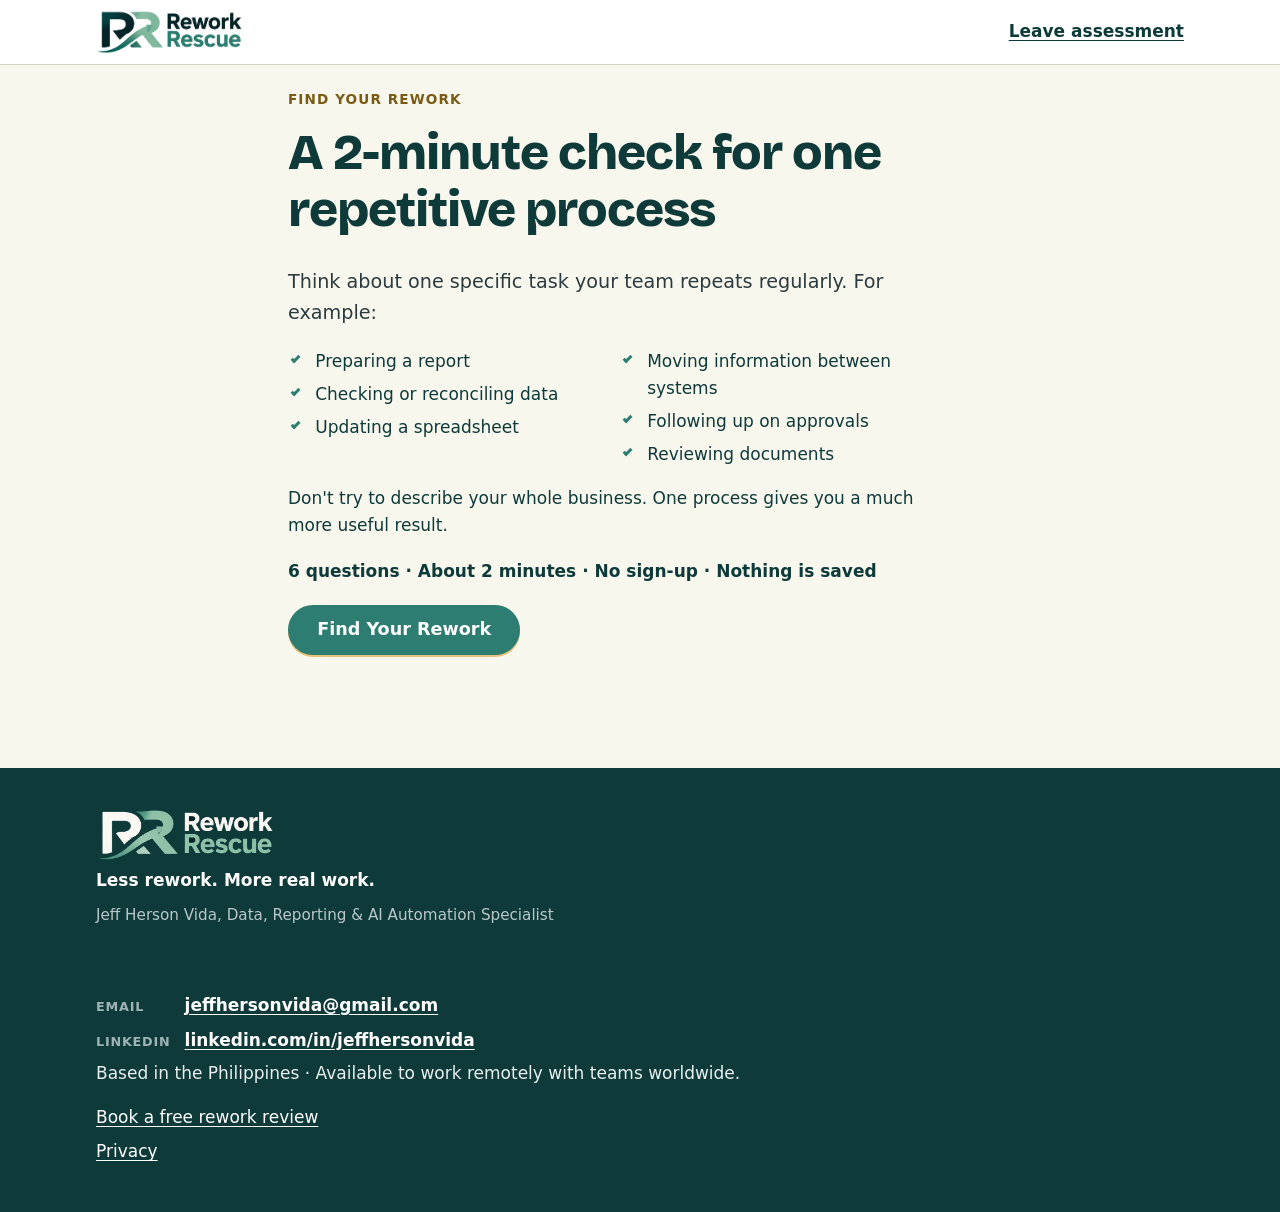
==== assessment/index.html @ e5aac2be "About: final How I work copy; new title Data, Reporting & AI Automation Specialist across site Co-Au" ====
<!doctype html>
<html lang="en">
<head>
  <meta charset="utf-8">
  <meta name="viewport" content="width=device-width, initial-scale=1">
  <meta http-equiv="Content-Security-Policy" content="default-src 'self'; script-src 'self'; style-src 'self'; img-src 'self' data:; connect-src 'self' https:; form-action 'self'; base-uri 'none'">
  <meta name="referrer" content="no-referrer">
  <title>Find Your Rework | Rework Rescue</title>
  <link rel="icon" type="image/png" sizes="32x32" href="../assets/brand/favicon-32.png">
  <link rel="icon" type="image/png" sizes="64x64" href="../assets/brand/favicon-64.png">
  <link rel="apple-touch-icon" href="../assets/brand/apple-touch-icon.png">
  <meta name="theme-color" content="#0e5a5a">
  <meta name="description" content="Find Your Rework: 6 quick questions about one repetitive process. See which kind of rework it is, what it costs in staff time, and where to start. No sign-up.">
  <!-- Share previews (LinkedIn, Slack, etc.). If the site address changes, update these URLs, robots.txt and sitemap.xml. -->
  <link rel="canonical" href="https://rework-rescue.vercel.app/assessment">
  <meta property="og:type" content="website">
  <meta property="og:site_name" content="Rework Rescue">
  <meta property="og:title" content="Find Your Rework | Rework Rescue">
  <meta property="og:description" content="Find Your Rework: 6 quick questions about one repetitive process. See which kind of rework it is, what it costs in staff time, and where to start. No sign-up.">
  <meta property="og:url" content="https://rework-rescue.vercel.app/assessment">
  <meta property="og:image" content="https://rework-rescue.vercel.app/assets/brand/share-card.png">
  <meta property="og:image:width" content="1200">
  <meta property="og:image:height" content="630">
  <meta property="og:image:alt" content="Rework Rescue: Fix the reports and checks your team keeps redoing.">
  <meta name="twitter:card" content="summary_large_image">
  <link rel="stylesheet" href="../assets/styles.css">
</head>
<body>
  <a class="skip-link" href="#main">Skip to main content</a>
  <header class="site-header site-header-min no-print">
    <div class="container header-inner">
      <a class="brand" href="../" aria-label="Rework Rescue: home"><img class="brand-logo" src="../assets/brand/logo-header.png" width="717" height="214" alt=""></a>
      <a class="header-exit" href="../">Leave assessment</a>
    </div>
  </header>
  <main id="main" tabindex="-1">

    <div class="container narrow assessment-shell">
      <div id="app" aria-live="off"><p>Loading the assessment…</p></div>
      <div id="live" class="sr-only" role="status" aria-live="polite"></div>
    </div>
  </main>
  <footer class="site-footer no-print">
    <div class="container footer-inner">
      <div>
        <p class="brand-footer"><img class="brand-logo" src="../assets/brand/logo-dark-header.png" width="616" height="179" alt="Rework Rescue: Less rework. More real work."></p>
        <p class="footer-tagline">Less rework. More real work.</p>
        <p class="muted">Jeff Herson Vida, Data, Reporting &amp; AI Automation Specialist</p>
      </div>
      <div>
        <ul class="contact-list contact-list-dark">
    <li><span class="contact-label">Email</span> <a href="mailto:jeffhersonvida@gmail.com">jeffhersonvida@gmail.com</a></li>
    <li><span class="contact-label">LinkedIn</span> <a href="https://www.linkedin.com/in/jeffhersonvida" target="_blank" rel="noopener noreferrer">linkedin.com/in/jeffhersonvida</a><span class="sr-only"> (opens in a new tab)</span></li>
    <li>Based in the Philippines · Available to work remotely with teams worldwide.</li>
  </ul>
        <ul class="footer-links">
          <li><a href="../contact/#contact-form-area">Book a free rework review</a></li>
          <li><a href="../privacy/">Privacy</a></li>
        </ul>
      </div>
    </div>
  </footer>
  <noscript><div class="container"><p class="callout callout-warn">The assessment and the booking pop-up need JavaScript. The rest of this site works without it, and you can still email me to book.</p></div></noscript>
  <script type="module" src="../src/assessment/page.js"></script>
</body>
</html>
---- assets/styles.css ----
/* Display font: Bricolage Grotesque (SIL Open Font License, see assets/fonts/OFL.txt), Latin subset, self-hosted. */
@font-face { font-family: "Bricolage Grotesque"; src: url("fonts/bricolage-grotesque-bold.woff") format("woff"); font-weight: 600 700; font-style: normal; font-display: swap; }
@font-face { font-family: "Bricolage Grotesque"; src: url("fonts/bricolage-grotesque-extrabold.woff") format("woff"); font-weight: 800 900; font-style: normal; font-display: swap; }
/* Restrained, high-contrast business styling. System fonts for body text; one self-hosted display font (no third-party requests). */
:root {
  --ink: #0f3a3a;
  --muted: #475a60;
  --paper: #f8f7ed;
  --card: #ffffff;
  --tint: #f0eee5;
  --line: #d4d0c3;
  --teal: #2e7d72;
  --teal-dark: #0f3a3a;
  --accent: #7a5b16;
  --signal: #e6c078;
  --mark-a: #2e7d72;
  --mark-b: #e6c078;
  --focus: #0b57d0;
  --warn-bg: #fff3dc;
  --warn-line: #d9a441;
  --info-bg: #e8f1f1;
  --error: #a4161a;
  --error-bg: #fdeceb;
  --radius: 10px;
  --shadow: 0 1px 2px rgba(28, 42, 46, 0.08);
  --display: "Bricolage Grotesque", "Avenir Next", "Segoe UI Variable Display", "Segoe UI", "Helvetica Neue", Arial, system-ui, sans-serif;
  --sans: system-ui, -apple-system, "Segoe UI", Roboto, "Helvetica Neue", Arial, sans-serif;
}

*, *::before, *::after { box-sizing: border-box; }
html { -webkit-text-size-adjust: 100%; scroll-behavior: smooth; }
body {
  margin: 0;
  background: var(--paper);
  color: var(--ink);
  font-family: var(--sans);
  font-size: 1.0625rem;
  line-height: 1.6;
}
h1, h2, h3, h4 { font-family: var(--display); line-height: 1.15; margin: 0 0 0.6em; color: var(--ink); font-weight: 800; letter-spacing: -0.02em; }
h1 { font-size: clamp(2rem, 5vw, 3.1rem); }
h2 { font-size: clamp(1.5rem, 3.4vw, 2.1rem); }
h3 { font-size: 1.25rem; }
h4 { font-size: 1.05rem; margin-top: 1.1em; font-family: var(--sans); }
p { margin: 0 0 1em; }
a { color: var(--teal-dark); text-underline-offset: 3px; }
a:hover { color: var(--accent); }
ul, ol { padding-left: 1.3em; margin: 0 0 1em; }
li { margin-bottom: 0.35em; }
img { max-width: 100%; height: auto; }

:focus-visible { outline: 3px solid var(--focus); outline-offset: 3px; border-radius: 4px; }
main:focus { outline: none; }

.sr-only { position: absolute; width: 1px; height: 1px; padding: 0; margin: -1px; overflow: hidden; clip: rect(0, 0, 0, 0); white-space: nowrap; border: 0; }
.skip-link { position: absolute; left: 1rem; top: -4rem; background: var(--ink); color: #fff; padding: 0.6rem 1rem; z-index: 100; border-radius: 0 0 8px 8px; }
.skip-link:focus { top: 0; }

.container { width: 100%; max-width: 70rem; margin: 0 auto; padding: 0 1rem; }
.narrow { max-width: 46rem; }
.center { text-align: center; }
.muted { color: var(--muted); font-size: 0.95rem; }
.placeholder { background: #fff8d6; border: 1px dashed #b59a2c; padding: 0.1em 0.4em; border-radius: 4px; }
.page-pad { padding-top: 2.5rem; padding-bottom: 3rem; }

/* header and footer */
.site-header { background: var(--card); border-bottom: 1px solid var(--line); position: sticky; top: 0; z-index: 20; }
.header-inner { display: flex; align-items: center; justify-content: space-between; gap: 1rem; min-height: 4rem; flex-wrap: wrap; padding-top: 0.5rem; padding-bottom: 0.5rem; }
.brand { display: inline-flex; align-items: center; gap: 0.55rem; font-family: var(--display); font-weight: 800; font-size: 1.3rem; letter-spacing: -0.02em; color: var(--ink); text-decoration: none; }
.brand:hover { color: var(--ink); }
.brand-mark { width: 2.1rem; height: 2.1rem; flex: none; }
.m-a { stroke: var(--mark-a); } .m-b { stroke: var(--mark-b); }
.m-a-s { stroke: var(--mark-a); } .m-b-s { stroke: var(--mark-b); }
.m-b-f { fill: var(--mark-b); } .m-grid { stroke: var(--mark-a); opacity: 0.55; } .m-w { stroke: #fff; }
.brand-accent { color: var(--accent); }
.nav-list { list-style: none; display: flex; gap: 1.1rem; align-items: center; margin: 0; padding: 0; flex-wrap: wrap; }
.nav-list li { margin: 0; }
.nav-list a:not(.btn) { color: var(--ink); text-decoration: none; padding: 0.4rem 0.2rem; }
.nav-list a:not(.btn):hover { text-decoration: underline; }
.site-footer { background: var(--ink); color: #e9efef; padding: 2.5rem 0; margin-top: 3rem; }
.site-footer a { color: #fff; }
.site-footer .muted { color: #b9c7c9; }
.footer-inner { display: flex; gap: 2rem; justify-content: space-between; flex-wrap: wrap; }
.footer-links { list-style: none; padding: 0; margin: 0; }
.brand-footer { margin: 0 0 0.4rem; display: flex; align-items: center; gap: 0.55rem; font-family: var(--display); font-size: 1.35rem; font-weight: 800; color: #fff; --mark-a: #fff; --mark-b: var(--signal); }
.brand-footer .brand-accent, .site-footer .brand-accent { color: var(--signal); }
.footer-tagline { font-weight: 700; color: #fff; margin-bottom: 0.6rem; }
.site-footer .placeholder { color: var(--ink); }
.footer-links { margin-top: 1rem; }

/* buttons */
.btn {
  display: inline-flex; align-items: center; justify-content: center;
  min-height: 2.9rem; padding: 0.6rem 1.3rem;
  font: inherit; font-weight: 600; text-decoration: none; cursor: pointer;
  border-radius: 999px; border: 2px solid transparent; line-height: 1.2;
}
.btn-primary { background: var(--teal); color: #fff; border-color: var(--teal); box-shadow: 0 2px 0 var(--signal); }
.btn-primary:hover { background: var(--teal-dark); border-color: var(--teal-dark); color: #fff; }
.btn-secondary { background: var(--card); color: var(--teal-dark); border-color: var(--teal); }
.btn-secondary:hover { background: var(--info-bg); color: var(--teal-dark); }
.btn-ghost { background: transparent; color: var(--teal-dark); border-color: transparent; text-decoration: underline; }
.btn-large { font-size: 1.1rem; padding: 0.8rem 1.7rem; }
.btn-small { min-height: 2.4rem; padding: 0.35rem 1rem; font-size: 0.95rem; }
.btn[disabled] { opacity: 0.6; cursor: not-allowed; }
.link-button { background: none; border: 0; padding: 0; font: inherit; color: var(--teal-dark); text-decoration: underline; cursor: pointer; }

/* homepage */
.hero { padding: 3.5rem 0 3.2rem; background: radial-gradient(60rem 28rem at 85% -10%, #e3ede9 0%, transparent 60%), linear-gradient(180deg, var(--tint), var(--paper)); border-bottom: 1px solid var(--line); }
.hero-grid { display: grid; gap: 2.5rem; grid-template-columns: minmax(0, 1.25fr) minmax(0, 1fr); align-items: center; }
.eyebrow { font-weight: 700; color: var(--accent); letter-spacing: 0.08em; text-transform: uppercase; font-size: 0.85rem; margin-bottom: 0.8rem; }
.h1-accent { color: var(--teal); }
.lede { font-size: 1.2rem; color: #2b3b3f; max-width: 40rem; }
.hero-actions { display: flex; gap: 0.8rem; flex-wrap: wrap; margin: 1.5rem 0 0.8rem; }
.hero-visual { background: var(--card); border: 1px solid var(--line); border-radius: 16px; padding: 1.3rem; box-shadow: 0 10px 30px rgba(18, 38, 43, 0.08); }
.hv-title { font-family: var(--display); font-weight: 800; margin-bottom: 0.8rem; }
.hv-row { border-radius: 12px; padding: 0.9rem 1rem; margin-bottom: 0.8rem; }
.hv-before { background: #fbf3df; border: 1px dashed var(--signal); }
.hv-after { background: var(--info-bg); border: 1px solid var(--teal); }
.hv-label { font-size: 0.8rem; font-weight: 800; letter-spacing: 0.08em; text-transform: uppercase; margin-bottom: 0.5rem; }
.hv-before .hv-label { color: var(--accent); } .hv-after .hv-label { color: var(--teal-dark); }
.hv-steps { list-style: none; padding: 0; margin: 0 0 0.4rem; display: flex; gap: 0.4rem; flex-wrap: wrap; }
.hv-steps li { background: #fff; border: 1px solid var(--line); border-radius: 999px; padding: 0.25rem 0.7rem; font-size: 0.9rem; margin: 0; font-weight: 600; }
.hv-loop { color: var(--accent); font-weight: 700; margin: 0; font-size: 0.95rem; }
.hv-done { color: var(--teal-dark); font-weight: 700; margin: 0; font-size: 0.95rem; }
.hv-note { color: var(--muted); font-size: 0.85rem; margin: 0; }
.section { padding: 3.5rem 0; }
.section-tint { background: var(--tint); }
.section > .container > h2 { position: relative; padding-top: 0.9rem; }
.section > .container > h2::before { content: ""; position: absolute; top: 0; left: 0; width: 2.6rem; height: 4px; border-radius: 2px; background: var(--signal); }
.card-grid { display: grid; gap: 1.1rem; grid-template-columns: repeat(auto-fit, minmax(15rem, 1fr)); }
.card { background: var(--card); border: 1px solid var(--line); border-radius: var(--radius); padding: 1.3rem; box-shadow: var(--shadow); }
.card h3 { margin-bottom: 0.4rem; }
.check-list { list-style: none; padding: 0; }
.check-list li { padding-left: 1.7rem; position: relative; }
.check-list li::before { content: ""; position: absolute; left: 0.2rem; top: 0.45em; width: 0.55rem; height: 0.3rem; border-left: 3px solid var(--teal); border-bottom: 3px solid var(--teal); transform: rotate(-45deg); }
.steps-list { counter-reset: step; list-style: none; padding: 0; display: grid; gap: 1rem; grid-template-columns: repeat(auto-fit, minmax(13rem, 1fr)); }
.steps-list li { counter-increment: step; background: var(--card); border: 1px solid var(--line); border-radius: var(--radius); padding: 1.2rem; position: relative; }
.steps-list li::before { content: counter(step); display: inline-flex; width: 2.2rem; height: 2.2rem; align-items: center; justify-content: center; border-radius: 50%; background: var(--teal); color: #fff; font-weight: 800; margin-bottom: 0.6rem; box-shadow: 0 0 0 4px #d8e8e5; }
.values-list { list-style: none; padding: 0; display: grid; gap: 1rem; grid-template-columns: repeat(auto-fit, minmax(14rem, 1fr)); }
.values-list li { border-left: 4px solid var(--signal); padding: 0.2rem 0 0.2rem 1rem; }
.values-list h3 { font-size: 1.15rem; margin-bottom: 0.3rem; }
.cta-section { background: var(--ink); color: #fff; --mark-a: #fff; }
.cta-grid { display: grid; gap: 2.5rem; grid-template-columns: minmax(0, 1.1fr) minmax(0, 1fr); align-items: start; }
.cta-contact { border-left: 1px solid #36505a; padding-left: 2rem; }
.cta-contact h3 { color: #fff; }
.cta-section h3 { color: #fff; }
.cta-section h2, .cta-section .lede { color: #fff; }
.cta-section .muted { color: #c9d8da; }
.cta-section .btn-primary { background: var(--signal); color: #0f3a3a; border-color: var(--signal); box-shadow: none; }
.cta-section .btn-primary:hover { background: #d4a94f; border-color: #d4a94f; color: #0f3a3a; }
.cta-section a:not(.btn) { color: #fff; }
.faq-item { background: var(--card); border: 1px solid var(--line); border-radius: var(--radius); padding: 0 1.1rem; margin-bottom: 0.7rem; }
.faq-item summary { cursor: pointer; padding: 0.95rem 0; font-weight: 600; }
.faq-item p { padding-bottom: 0.4rem; }
.prose h2 { margin-top: 1.8em; }

/* callouts */
.callout { border: 1px solid var(--line); border-left-width: 5px; border-radius: 6px; padding: 0.8rem 1rem; margin: 0 0 1rem; background: var(--card); }
.callout-warn { background: var(--warn-bg); border-color: var(--warn-line); }
.callout-info { background: var(--info-bg); border-color: var(--teal); }
.callout-error { background: var(--error-bg); border-color: var(--error); color: #5d0d10; }

/* assessment */
.assessment-shell { padding-top: 1.5rem; padding-bottom: 3rem; }
.progress { margin-bottom: 1.2rem; }
.progress-text { font-weight: 600; margin-bottom: 0.3rem; color: var(--muted); }
progress { width: 100%; height: 0.6rem; accent-color: var(--teal); }
.step h1 { font-size: clamp(1.7rem, 4vw, 2.4rem); }
.step h1:focus { outline: none; }
.question { border: 0; padding: 0; margin: 0 0 2rem; min-width: 0; }
.question legend { font-family: var(--display); font-size: 1.35rem; font-weight: 700; margin-bottom: 0.4rem; padding: 0; line-height: 1.3; }
.help { color: var(--muted); font-size: 0.97rem; }
.choices { display: grid; gap: 0.6rem; }
.choice { display: flex; gap: 0.8rem; align-items: flex-start; background: var(--card); border: 2px solid var(--line); border-radius: var(--radius); padding: 0.8rem 1rem; cursor: pointer; min-height: 3.2rem; }
.choice:hover { border-color: var(--teal); }
.choice:has(input:checked) { border-color: var(--teal); background: var(--info-bg); }
.choice:has(input:focus-visible) { outline: 3px solid var(--focus); outline-offset: 2px; }
.choice input { width: 1.4rem; height: 1.4rem; margin: 0.15rem 0 0; flex: none; accent-color: var(--teal); }
.choice-text { display: flex; flex-direction: column; }
.choice-label { font-weight: 600; }
.choice-desc { color: var(--muted); font-size: 0.95rem; }
.choice-inline { min-height: 2.9rem; }
.error { color: var(--error); font-weight: 600; margin: 0.6rem 0 0; }
.question[data-invalid="true"] .choices, .question[data-invalid="true"] .effort-row { outline: 2px solid var(--error); outline-offset: 4px; border-radius: 8px; }
.step-actions { display: flex; justify-content: space-between; gap: 1rem; margin-top: 1rem; }
.effort-row { display: flex; gap: 1rem; flex-wrap: wrap; align-items: flex-end; margin-bottom: 0.6rem; }
.units { border: 0; padding: 0; margin: 0; display: flex; gap: 0.6rem; }
.echo { min-height: 1.6em; color: var(--teal-dark); font-weight: 600; }

/* forms */
.field { margin-bottom: 1.1rem; }
.field-row { display: grid; gap: 1rem; grid-template-columns: repeat(auto-fit, minmax(14rem, 1fr)); }
label { font-weight: 600; }
.req { font-weight: 400; color: var(--muted); font-size: 0.9rem; }
.opt { font-weight: 400; color: var(--muted); font-size: 0.9rem; }
input[type="text"], input[type="email"], select, textarea {
  width: 100%; font: inherit; padding: 0.65rem 0.8rem; margin-top: 0.3rem;
  border: 2px solid #8a9a9e; border-radius: 8px; background: #fff; color: var(--ink); min-height: 2.9rem;
}
input[aria-invalid="true"], textarea[aria-invalid="true"] { border-color: var(--error); }
textarea { resize: vertical; }
.counter { text-align: right; color: var(--muted); font-size: 0.9rem; margin: 0.2rem 0 0; }
.hp { position: absolute; left: -9999px; width: 1px; height: 1px; overflow: hidden; }
.form-actions { margin: 1.2rem 0 0.8rem; }
.form-status { min-height: 1.5em; }
.payload-preview { background: #f4f4f1; border: 1px solid var(--line); border-radius: 6px; padding: 0.8rem; max-height: 18rem; overflow: auto; font-size: 0.85rem; white-space: pre-wrap; word-break: break-word; }
.summary-field { background: var(--card); border: 1px solid var(--line); border-radius: var(--radius); padding: 1rem; }

/* result */
.result-controls { display: flex; gap: 0.6rem; flex-wrap: wrap; margin-bottom: 1.5rem; }
.result h1 { font-size: clamp(1.8rem, 4vw, 2.6rem); }
.result-intro { background: var(--info-bg); border-radius: var(--radius); padding: 1rem 1.2rem 0.2rem; margin-bottom: 1.5rem; font-size: 0.97rem; }
.block { margin-bottom: 2rem; }
.block h2, .tier summary h2 { font-size: 1.5rem; margin-bottom: 0.5rem; }
.notice { border-left: 5px solid var(--accent); background: var(--warn-bg); padding: 0.9rem 1.1rem 0.1rem; border-radius: 6px; margin-bottom: 0.9rem; }
.notice-kicker { font-weight: 700; text-transform: uppercase; font-size: 0.8rem; letter-spacing: 0.06em; color: var(--accent); margin-bottom: 0.3rem; }
.first-action { background: var(--card); padding: 0.6rem 0.8rem; border-radius: 6px; border: 1px solid var(--warn-line); }
.note { color: var(--muted); }
.tier { border-top: 1px solid var(--line); padding: 0.4rem 0; margin-bottom: 0.4rem; }
.tier > summary { cursor: pointer; list-style-position: outside; padding: 0.5rem 0; }
.tier > summary h2, .tier > summary h3 { display: inline; }
.tier-body { padding: 0.3rem 0 1rem; }
.options { padding-left: 1.4rem; }
.options li { margin-bottom: 0.9rem; }
.needs { display: block; color: var(--muted); font-size: 0.95rem; }
.suffix { color: var(--muted); font-size: 0.95rem; }
.statement { font-weight: 600; }
.fallback, .deferred, .constraint { color: #2b3b3f; }
.cta-block { background: var(--card); border: 2px solid var(--teal); border-radius: var(--radius); padding: 1.3rem; }
.reminder { background: var(--warn-bg); border-left: 5px solid var(--warn-line); padding: 0.6rem 0.9rem; border-radius: 6px; }
.sample-label { margin-bottom: 0.3rem; }
.sample-caption { color: var(--muted); }

/* samples */
.sample-card { background: var(--card); border: 1px solid var(--line); border-radius: var(--radius); margin: 1rem 0; box-shadow: var(--shadow); }
.sample-card > details > summary { cursor: pointer; padding: 1rem 1.2rem; display: block; }
.sample-card > details > summary h3, .sample-card > details > summary h4 { display: inline; margin-right: 0.5rem; }
.sample-summary { display: block; color: var(--muted); font-size: 0.97rem; margin-top: 0.3rem; }
.view-tag { display: inline-block; font-size: 0.8rem; font-weight: 700; color: var(--teal-dark); background: var(--info-bg); padding: 0.1rem 0.6rem; border-radius: 999px; margin-top: 0.4rem; }
.sample-body { padding: 0 1.2rem 1.2rem; }
.also-related { font-weight: 700; color: var(--accent); margin: 0; padding: 0.8rem 1.2rem 0; }
.table-wrap { overflow-x: auto; }
.sample-table { border-collapse: collapse; width: 100%; font-size: 0.95rem; }
.sample-table caption { text-align: left; font-weight: 700; padding-bottom: 0.4rem; }
.sample-table th, .sample-table td { border: 1px solid var(--line); padding: 0.45rem 0.6rem; text-align: left; vertical-align: top; }
.sample-table thead th { background: var(--tint); }
.sample-note { color: var(--muted); font-size: 0.95rem; margin-top: 0.5rem; }
.people dt { font-weight: 700; margin-top: 0.6rem; }
.people dd { margin: 0 0 0.3rem; }


/* about and contact */
.about-grid { display: grid; gap: 2.5rem; grid-template-columns: minmax(0, 15rem) minmax(0, 1fr); align-items: start; }
.photo-card { margin: 0; }
.photo-frame { aspect-ratio: 1 / 1; border-radius: 18px; overflow: hidden; border: 1px solid var(--line); background: #dfe7e4; box-shadow: var(--shadow); }
.photo-svg { display: block; width: 100%; height: 100%; }
.ph-bg { fill: #dfe7e4; } .ph-fg { fill: #a9bdb9; }
.photo-caption { font-size: 0.85rem; margin-top: 0.6rem; }
.about-name { font-family: var(--display); font-weight: 800; font-size: 1.5rem; margin: 0; }
.about-title { color: var(--accent); font-weight: 700; margin-bottom: 1rem; }
.contact-list { list-style: none; padding: 0; margin: 1rem 0; display: grid; gap: 0.4rem; }
.contact-list li { margin: 0; }
.contact-label { display: inline-block; min-width: 5.2rem; font-size: 0.8rem; font-weight: 800; letter-spacing: 0.06em; text-transform: uppercase; color: var(--muted); }
.contact-list a { font-weight: 600; word-break: break-word; }
.contact-list-dark .contact-label { color: #9fb3b6; }
.contact-list-dark a { color: #fff; }
.contact-list-inline { border-top: 1px solid var(--line); padding-top: 1rem; }
.contact-card { background: var(--card); border: 1px solid var(--line); border-left: 5px solid var(--signal); border-radius: var(--radius); padding: 1.2rem 1.4rem; margin: 1.5rem 0 2rem; }
.contact-card h2 { margin-top: 0; font-size: 1.3rem; }

/* brand draft page */
.concept-grid { display: grid; gap: 1.2rem; grid-template-columns: repeat(auto-fit, minmax(19rem, 1fr)); margin: 1rem 0 2rem; }
.concept { background: var(--card); border: 1px solid var(--line); border-radius: 14px; padding: 1.1rem; }
.concept h3 { font-size: 1.15rem; }
.concept-stage { border-radius: 10px; padding: 1.2rem; margin-bottom: 0.6rem; display: flex; align-items: center; min-height: 6rem; }
.concept-light { background: var(--paper); border: 1px solid var(--line); }
.concept-dark { background: var(--ink); --mark-a: #fff; }
.lockup { display: inline-flex; align-items: center; gap: 0.7rem; font-family: var(--display); font-weight: 800; letter-spacing: -0.02em; }
.lockup .brand-mark { width: 3.4rem; height: 3.4rem; }
.lockup .wm { font-size: 1.7rem; }
.lockup-dark .wm { color: #fff; } .lockup-dark .brand-accent { color: var(--signal); }
.lockup-light .wm { color: var(--ink); }
.lockup-sm .brand-mark { width: 1.6rem; height: 1.6rem; } .lockup-sm .wm { font-size: 1rem; }
.wm-re { opacity: 0.4; }
.concept-small { display: flex; flex-direction: column; gap: 0.6rem; margin-bottom: 0.8rem; }
.icon-row { display: flex; gap: 0.6rem; align-items: center; }
.icon-box { display: inline-flex; width: 2.6rem; height: 2.6rem; border-radius: 9px; align-items: center; justify-content: center; border: 1px solid var(--line); }
.icon-box .brand-mark { width: 1.7rem; height: 1.7rem; }
.icon-light { background: var(--paper); } .icon-dark { background: var(--ink); --mark-a: #fff; }
.swatches { list-style: none; padding: 0; display: grid; gap: 0.8rem; grid-template-columns: repeat(auto-fit, minmax(14rem, 1fr)); }
.swatch { display: grid; gap: 0.2rem; margin: 0; }
.swatch-chip { display: block; height: 3.2rem; border-radius: 10px; border: 1px solid var(--line); }
.sw-teal { background: #0e5a5a; } .sw-ink { background: #12262b; } .sw-signal { background: #f26b21; }
.sw-rust { background: #b5470d; } .sw-paper { background: #fbfaf6; } .sw-tint { background: #f0eee5; }
.type-sample { background: var(--card); border: 1px solid var(--line); border-radius: 12px; padding: 1.2rem; display: grid; gap: 0.5rem; }
.type-h { font-family: var(--display); font-weight: 800; font-size: 2rem; letter-spacing: -0.02em; line-height: 1.1; }
.type-b { font-size: 1.05rem; }


/* interactive sample report */
.demo-wrap { margin: 1.2rem 0 2.2rem; }
.demo { background: var(--card); border: 1px solid var(--line); border-radius: 16px; padding: 1.6rem; box-shadow: 0 10px 30px rgba(18, 38, 43, 0.07); }
.demo h3 { font-size: clamp(1.4rem, 3vw, 1.8rem); margin-bottom: 0.4rem; }
.demo-lede { font-size: 1.1rem; max-width: 42rem; color: #2b3b3f; }
.demo-badges { list-style: none; display: flex; flex-wrap: wrap; gap: 0.5rem; padding: 0; margin: 0 0 1rem; }
.demo-badges li { margin: 0; font-size: 0.85rem; font-weight: 700; color: var(--teal-dark); background: var(--info-bg); border-radius: 999px; padding: 0.2rem 0.75rem; }
.demo-how { max-width: 42rem; }
.demo-table th[scope="row"] { white-space: nowrap; }
.demo-table td, .demo-table th { font-size: 0.92rem; }
.demo-next { margin: 1.5rem 0 0; display: flex; gap: 0.8rem; align-items: center; flex-wrap: wrap; }
.snapshot { border-top: 1px solid var(--line); padding-top: 1.2rem; }
.snapshot h4 { font-size: 1.5rem; font-family: var(--display); margin: 0 0 0.3rem; }
.snapshot h4:focus { outline: none; }
.snapshot h5 { font-family: var(--display); font-size: 1.15rem; margin: 1.6rem 0 0.6rem; letter-spacing: -0.01em; }
.snap-meta { color: var(--muted); margin-bottom: 0; }
.kpis { list-style: none; padding: 0; margin: 0 0 1.2rem; display: grid; gap: 0.8rem; grid-template-columns: repeat(auto-fit, minmax(10rem, 1fr)); }
.kpi { margin: 0; background: var(--paper); border: 1px solid var(--line); border-radius: 12px; padding: 0.9rem 1rem; display: flex; flex-direction: column; gap: 0.1rem; }
.kpi-warn { border-left: 5px solid var(--signal); }
.kpi-n { font-family: var(--display); font-weight: 800; font-size: 2.2rem; line-height: 1; font-variant-numeric: tabular-nums; }
.kpi-l { font-weight: 700; }
.kpi-d { color: var(--muted); font-size: 0.82rem; line-height: 1.3; }
.status-strip { margin-bottom: 1rem; }
.status-title { font-weight: 700; margin-bottom: 0.4rem; }
.squares { display: flex; gap: 4px; flex-wrap: wrap; margin-bottom: 0.5rem; }
.sq { display: inline-block; width: 1.6rem; height: 1.6rem; border-radius: 4px; border: 2px solid transparent; flex: none; }
.status-legend { list-style: none; padding: 0; margin: 0; display: flex; flex-wrap: wrap; gap: 0.4rem 1.2rem; }
.status-legend li { margin: 0; display: flex; align-items: center; gap: 0.4rem; }
.status-legend .sq { width: 0.9rem; height: 0.9rem; }
.st-done { background: var(--teal); }
.st-progress { background: #6fa8a6; }
.st-waiting { background: var(--signal); }
.st-new { background: #fff; border-color: var(--ink); }
span.st { display: inline-flex; align-items: center; gap: 0.4rem; width: auto; height: auto; background: transparent; border: 0; border-radius: 0; font-weight: 600; }
span.st::before { content: ""; width: 0.7rem; height: 0.7rem; border-radius: 3px; border: 2px solid transparent; flex: none; }
span.st.st-done::before { background: var(--teal); }
span.st.st-progress::before { background: #6fa8a6; }
span.st.st-waiting::before { background: var(--signal); }
span.st.st-new::before { background: #fff; border-color: var(--ink); }
.rules { background: var(--paper); border: 1px solid var(--line); border-radius: 10px; padding: 0.4rem 1rem; }
.rules summary { cursor: pointer; font-weight: 700; padding: 0.5rem 0; }
.rules ul { font-size: 0.95rem; }
.filters { display: flex; gap: 0.5rem; flex-wrap: wrap; margin-bottom: 0.6rem; }
.chip { font: inherit; font-weight: 600; cursor: pointer; border: 2px solid var(--teal); background: var(--card); color: var(--teal-dark); border-radius: 999px; padding: 0.4rem 0.9rem; min-height: 2.5rem; display: inline-flex; gap: 0.5rem; align-items: center; }
.chip:hover { background: var(--info-bg); }
.chip[aria-pressed="true"] { background: var(--teal); color: #fff; }
.chip-n { font-variant-numeric: tabular-nums; background: rgba(255, 255, 255, 0.85); color: var(--ink); border-radius: 999px; padding: 0 0.5rem; font-size: 0.85rem; }
.filter-status { font-weight: 600; margin-bottom: 0.5rem; }
.table-wrap:focus-visible { outline: 3px solid var(--focus); outline-offset: 2px; }
.tag { display: inline-block; font-size: 0.78rem; font-weight: 700; border-radius: 999px; padding: 0.1rem 0.55rem; margin: 0 0.2rem 0.2rem 0; }
.tag-warn { background: var(--warn-bg); border: 1px solid var(--warn-line); color: #5b3a00; }
.priorities { padding-left: 1.3rem; }
.priorities li { margin-bottom: 0.9rem; }
.priorities .refs { display: block; font-weight: 600; color: var(--teal-dark); }
.priorities .why { display: block; color: var(--muted); font-size: 0.93rem; }
.boundaries { background: var(--info-bg); border-radius: 10px; padding: 0.2rem 1.1rem 0.5rem; margin-top: 1.4rem; }
.snap-actions { display: flex; gap: 0.6rem; flex-wrap: wrap; margin-top: 1.2rem; }

/* Report "build" strip and the one-time build animation (see setupBuild in snapshot-demo.js).
   Without the .bld class everything shows in its final state. */
.build { display: flex; flex-wrap: wrap; align-items: center; gap: 0.6rem 1rem; margin: 1.1rem 0 0.2rem; }
.build-steps { list-style: none; padding: 0; margin: 0; flex: 1 1 32rem; display: grid; gap: 0.5rem; grid-template-columns: repeat(4, minmax(0, 1fr)); counter-reset: none; }
.build-steps li { margin: 0; display: flex; gap: 0.5rem; align-items: flex-start; font-size: 0.9rem; line-height: 1.3; color: var(--muted); background: var(--paper); border: 1px solid var(--line); border-radius: 10px; padding: 0.55rem 0.7rem; transition: opacity 0.3s ease, border-color 0.3s ease, background-color 0.3s ease; }
.build-steps li strong { color: var(--ink); display: block; font-size: 1rem; }
.build-dot { flex: none; width: 0.75rem; height: 0.75rem; margin-top: 0.2rem; border-radius: 50%; background: var(--teal); border: 2px solid var(--teal); transition: background-color 0.3s ease; }
.build-steps li:last-child { border-color: var(--teal); background: var(--info-bg); }
.build-ctl { min-width: 8.5rem; text-align: right; font: inherit; font-size: 0.9rem; font-weight: 600; color: var(--teal-dark); background: none; border: 0; padding: 0.4rem 0.2rem; min-height: 2.5rem; text-decoration: underline; text-underline-offset: 3px; cursor: pointer; }
.build-ctl:hover { color: var(--teal); }
.kpi { transition: opacity 0.35s ease, transform 0.35s ease, border-color 0.35s ease; }
.bld-part { transition: opacity 0.4s ease, transform 0.4s ease; }
.snapshot.bld .build-steps li:not(.on) { opacity: 0.4; }
.snapshot.bld .build-steps li:not(.on) .build-dot { background: transparent; border-color: var(--line); }
.snapshot.bld .build-steps li:last-child:not(.on) { border-color: var(--line); background: var(--paper); }
.snapshot.bld .kpi:not(.in), .snapshot.bld .bld-part:not(.in) { opacity: 0; transform: translateY(10px); }
.snapshot.bld .kpi-warn:not(.flag) { border-left-color: var(--line); }
.bld-part.flash { animation: rr-flash 1.6s ease-out; border-radius: 10px; }
@keyframes rr-flash { 0% { background-color: var(--warn-bg); box-shadow: 0 0 0 8px var(--warn-bg); } 100% { background-color: transparent; box-shadow: 0 0 0 8px transparent; } }
@media (max-width: 40rem) {
  .build-steps { grid-template-columns: repeat(2, minmax(0, 1fr)); }
}

/* dialog */
dialog { border: 2px solid var(--teal); border-radius: var(--radius); padding: 1.5rem; max-width: 26rem; width: calc(100% - 2rem); }
dialog::backdrop { background: rgba(28, 42, 46, 0.55); }
.dialog-actions { display: flex; gap: 0.6rem; justify-content: flex-end; flex-wrap: wrap; }

@media (max-width: 52rem) {
  .hero-grid, .cta-grid, .about-grid { grid-template-columns: minmax(0, 1fr); }
  .cta-contact { border-left: 0; padding-left: 0; border-top: 1px solid #36505a; padding-top: 1.5rem; }
  .about-grid .photo-card { max-width: 12rem; }
}
@media (max-width: 40rem) {
  body { font-size: 1rem; }
  .step-actions { flex-direction: column-reverse; }
  .step-actions .btn { width: 100%; }
  .site-header { position: static; }
  .section { padding: 2.5rem 0; }
  .hero { padding: 2.2rem 0; }
}

@media (prefers-reduced-motion: reduce) {
  html { scroll-behavior: auto; }
  * { animation: none !important; transition: none !important; }
}

@media (forced-colors: active) {
  .choice:has(input:checked) { outline: 3px solid Highlight; }
}

@media print {
  body { background: #fff; color: #000; font-size: 11pt; }
  .no-print, .site-header, .site-footer, .skip-link, dialog { display: none !important; }
  .container, .narrow { max-width: none; padding: 0; }
  .assessment-shell { padding: 0; }
  a { color: #000; text-decoration: none; }
  .result-intro, .notice, .reminder, .cta-block { background: #fff; border-color: #444; }
  .block, .notice, .sample-card, .tier { break-inside: avoid; }
  .tier-body, .sample-body { display: block !important; }
  details > summary { list-style: none; }
  details > summary::-webkit-details-marker { display: none; }
  .cta-compact, [data-action="discuss"] { display: none !important; }
  /* Printing the generated snapshot: hide everything except the report. */
  body.print-demo .hero, body.print-demo .section:not(#samples), body.print-demo .cta-section, body.print-demo #samples > .container > :not(.demo-wrap) { display: none !important; }
  body.print-demo .demo-wrap > .demo > :not(#demo-stage) { display: none !important; }
  body.print-demo .demo, body.print-demo .demo-wrap { border: 0; box-shadow: none; padding: 0; margin: 0; }
  body.print-demo .section { padding: 0; }
  body.print-demo .kpi, body.print-demo .tag, body.print-demo .st, body.print-demo .sq, body.print-demo .build-dot, body.print-demo .build-steps li { -webkit-print-color-adjust: exact; print-color-adjust: exact; }
  body.print-demo .table-wrap { overflow: visible; }
}

/* Assessment step layout, workflow summary, optional tags, copy fallback */
.step-layout { display: grid; gap: 1.5rem; grid-template-columns: minmax(0, 1fr); }
.step-form { min-width: 0; }
.step-actions { display: flex; justify-content: space-between; gap: 0.75rem; margin-top: 1.5rem; }
.workflow-summary { border: 1px solid var(--line, #d8d8d8); border-radius: 12px; padding: 1rem 1.1rem; background: var(--surface, #fafafa); align-self: start; }
.workflow-summary h2 { font-size: 1.05rem; margin: 0 0 0.6rem; }
.ws-list { margin: 0 0 0.75rem; }
.ws-row { margin-bottom: 0.5rem; }
.ws-row dt { font-size: 0.8rem; font-weight: 600; color: var(--muted); }
.ws-row dd { margin: 0; }
.ws-progress { margin: 0 0 0.5rem; font-weight: 500; }
.ws-foot { font-size: 0.85rem; margin: 0; }
.opt-tag { font-weight: 400; color: var(--muted); font-size: 0.9em; }
.optional-note, .one-workflow { margin-bottom: 1rem; }
.copy-panel { margin: 0.75rem 0 1rem; }
.copy-text { width: 100%; font-family: ui-monospace, monospace; font-size: 0.85rem; }
.one-at-a-time { margin-top: 2rem; padding-top: 1rem; border-top: 1px solid var(--line, #d8d8d8); }
@media (min-width: 900px) {
  .step-layout { grid-template-columns: minmax(0, 1fr) 280px; }
  .workflow-summary { position: sticky; top: 1rem; }
}
@media print { .workflow-summary, .copy-panel, .one-at-a-time, .no-print { display: none !important; } }

/* Services section and comfortable touch targets (minimum 24px high for standalone links) */
.service-card .check-list { margin: 0.75rem 0 0; }
.services-note { max-width: 46rem; margin: 1.25rem 0 1rem; }
.contact-list a, .footer-links a, .contact-list-dark a { display: inline-block; min-height: 24px; line-height: 24px; }
.footer-links a, .contact-list a { padding-block: 2px; }

/* Final logo (PNG crops of the supplied artwork; do not restyle the image itself) */
.brand-logo { display: block; height: 2.75rem; width: auto; max-width: 100%; }
.brand-footer .brand-logo { height: 3.25rem; }
.logo-stage { border-radius: var(--radius); padding: 1.5rem; margin: 0 0 1rem; text-align: center; }
.logo-light { background: var(--paper); border: 1px solid var(--line); }
.logo-dark { background: #07282a; }
.logo-stage img { max-width: 100%; height: auto; }
.logo-row { display: grid; gap: 1rem; grid-template-columns: repeat(auto-fit, minmax(12rem, 1fr)); }
.logo-mark-img { height: 5rem !important; width: auto; }
.favicon-img { width: 64px; height: 64px; }
.sw-deep { background: #0f3a3a; } .sw-mint { background: #78c2a4; } .sw-gold { background: #e6c078; } .sw-ivory { background: #f8f7ed; }
.sw-teal { background: #2e7d72; }

/* Profile photo (About) and small trust element (final call to action) */
.photo-frame { aspect-ratio: 4 / 5; background: #f8f7ed; }
.about-photo { display: block; width: 100%; height: 100%; object-fit: cover; }
.cta-person { display: flex; align-items: center; gap: 1rem; margin: 0 0 1.4rem; }
.cta-person p { margin: 0; line-height: 1.4; }
.cta-avatar { width: 4.5rem; height: 4.5rem; flex: none; border-radius: 50%; object-fit: cover; border: 3px solid #f8f7ed; background: #f8f7ed; }
.cta-person-note { color: var(--signal); font-size: 0.95rem; }

/* ---------------------------------------------------------------- UX revision (Oct 2026) */

/* Header: compact on phones, menu toggle when JavaScript is available */
.header-cta, .nav-toggle { display: none; }
.nav-toggle {
  align-items: center; gap: 0.5rem; min-height: 2.6rem; padding: 0.4rem 0.9rem;
  font: inherit; font-weight: 600; color: var(--ink); background: var(--card);
  border: 1px solid var(--line); border-radius: 999px; cursor: pointer;
}
.nav-toggle-icon, .nav-toggle-icon::before, .nav-toggle-icon::after { display: block; width: 1.05rem; height: 2px; background: currentColor; border-radius: 1px; position: relative; }
.nav-toggle-icon::before, .nav-toggle-icon::after { content: ""; position: absolute; left: 0; }
.nav-toggle-icon::before { top: -6px; } .nav-toggle-icon::after { top: 6px; }
.nav-open .nav-toggle-icon { background: transparent; }
.nav-open .nav-toggle-icon::before { top: 0; transform: rotate(45deg); }
.nav-open .nav-toggle-icon::after { top: 0; transform: rotate(-45deg); }
.header-exit { font-weight: 600; }

@media (max-width: 56rem) {
  .header-inner { min-height: 3.6rem; gap: 0.45rem; padding-top: 0.4rem; padding-bottom: 0.4rem; }
  .brand { margin-right: auto; }
  .brand-logo { height: 2.1rem; }
  .header-cta { display: inline-flex; padding: 0.3rem 0.75rem; font-size: 0.85rem; min-height: 2.5rem; box-shadow: none; }
  .nav-toggle { padding: 0.3rem 0.7rem; min-height: 2.5rem; font-size: 0.9rem; gap: 0.4rem; }
  .nav-cta { display: none; }
  #site-nav { flex-basis: 100%; }
  /* Without JavaScript: one row that scrolls sideways */
  #site-nav .nav-list { flex-wrap: nowrap; overflow-x: auto; gap: 0.9rem; padding-bottom: 0.2rem; }
  #site-nav .nav-list a { white-space: nowrap; }
  /* With JavaScript: hidden until Menu is pressed */
  .nav-ready .nav-toggle { display: inline-flex; }
  .nav-ready #site-nav { display: none; }
  .nav-ready.nav-open #site-nav { display: block; }
  .nav-ready #site-nav .nav-list { flex-direction: column; align-items: stretch; gap: 0; overflow: visible; padding: 0.3rem 0 0.6rem; }
  .nav-ready #site-nav .nav-list li { border-top: 1px solid var(--line); }
  .nav-ready #site-nav .nav-list a:not(.btn) { display: block; padding: 0.75rem 0.2rem; }
}

/* Buttons */
.btn-outline-light { background: transparent; color: #fff; border-color: #f8f7ed; }
.btn-outline-light:hover { background: rgba(248, 247, 237, 0.12); color: #fff; border-color: #fff; }
.action-row { display: flex; flex-wrap: wrap; align-items: center; gap: 0.8rem 1rem; margin: 1.4rem 0 0; }
.action-row .action-hint { margin: 0; }
.cta-section .action-row { margin-bottom: 0.5rem; }

/* Hero */
.hero h1 { font-size: clamp(1.9rem, 4.2vw, 2.85rem); line-height: 1.12; text-wrap: balance; }
.hero-note { margin-bottom: 1.4rem; }
.cred-strip { display: flex; align-items: center; gap: 0.85rem; padding-top: 1.2rem; border-top: 1px solid var(--line); max-width: 34rem; }
.cred-strip p { margin: 0; line-height: 1.4; }
.cred-avatar { width: 3.25rem; height: 3.25rem; flex: none; border-radius: 50%; object-fit: cover; border: 2px solid var(--card); box-shadow: 0 0 0 1px var(--line); background: var(--card); }
.cred-name { display: inline-block; min-height: 24px; line-height: 24px; font-weight: 700; color: var(--ink); text-decoration: none; }
.cred-name:hover { text-decoration: underline; color: var(--ink); }
.cred-role { display: block; color: var(--muted); font-size: 0.92rem; }

/* Samples */
.disclosure { max-width: 46rem; font-size: 0.95rem; color: #2b3b3f; background: var(--card); border: 1px solid var(--line); border-left: 4px solid var(--signal); border-radius: 6px; padding: 0.6rem 0.9rem; }
.sample-label { margin: 0.5rem 0 0; }
.sample-card { transition: border-color 0.15s, box-shadow 0.15s; }
.sample-card:hover { border-color: var(--teal); box-shadow: 0 6px 18px rgba(18, 38, 43, 0.08); }
.sample-card > details > summary { list-style: none; position: relative; padding-right: 3.6rem; }
.sample-card > details > summary::-webkit-details-marker { display: none; }
.sample-card > details > summary::after {
  content: ""; position: absolute; right: 1.2rem; top: 1.25rem; width: 2rem; height: 2rem; border-radius: 50%;
  background: var(--info-bg) no-repeat center / 0.9rem;
  background-image: url("data:image/svg+xml,%3Csvg xmlns='http://www.w3.org/2000/svg' viewBox='0 0 12 8'%3E%3Cpath d='M1 1.5l5 5 5-5' fill='none' stroke='%230f3a3a' stroke-width='2' stroke-linecap='round' stroke-linejoin='round'/%3E%3C/svg%3E");
  transition: transform 0.15s;
}
.sample-card > details[open] > summary::after { transform: rotate(180deg); }
.sample-card > details > summary:hover h3, .sample-card > details > summary:hover h4 { text-decoration: underline; text-underline-offset: 3px; }
.card-toggle { display: inline-block; margin-top: 0.5rem; font-size: 0.9rem; font-weight: 700; color: var(--teal); }
.card-toggle .ct-close, details[open] > summary .card-toggle .ct-open { display: none; }
details[open] > summary .card-toggle .ct-close { display: inline; }

/* Snapshot demo: finished report first */
.demo-badges li { font-weight: 600; }
.raw-data { margin: 1.6rem 0 0; border: 1px solid var(--line); border-radius: var(--radius); background: var(--paper); }
.raw-data > summary { cursor: pointer; padding: 0.8rem 1rem; font-weight: 700; color: var(--teal-dark); }
.raw-data > .raw-body { padding: 0 1rem 1rem; }
.snapshot { border-top: 0; padding-top: 0.4rem; }

/* How I work */
.step-note { font-size: 0.92rem; color: var(--muted); margin: 0; }

/* About */
.expect-h { margin-top: 1.6rem; font-size: 1.15rem; }
.expect-list { list-style: none; padding: 0; display: grid; gap: 0.9rem; grid-template-columns: repeat(auto-fit, minmax(13rem, 1fr)); }
.expect-list li { border-left: 4px solid var(--signal); padding: 0.1rem 0 0.1rem 0.9rem; margin: 0; }
.expect-list strong { display: block; color: var(--ink); }

/* Footer directly after the dark closing section: no ivory gap */
.site-footer.footer-flush { margin-top: 0; border-top: 1px solid #36505a; }

@media (max-width: 40rem) {
  .hero-actions .btn { width: 100%; }
  .action-row .btn { width: 100%; }
  .sample-card > details > summary::after { top: 1rem; right: 0.9rem; }
}
@media print {
  .cred-strip, .card-toggle, .sample-card > details > summary::after, .action-row { display: none !important; }
  .raw-data { display: none !important; }
}
.demo-table .nw { white-space: nowrap; }

/* ---------------------------------------------------------------- Homepage copy revision (Oct 2026, round 2) */
.site-header { position: sticky; }
@media (max-width: 40rem) { .site-header { position: static; } }
.card-grid-3 { grid-template-columns: minmax(0, 1fr); }
@media (min-width: 56.01rem) { .card-grid-3 { grid-template-columns: repeat(3, minmax(0, 1fr)); } }
.statement { font-family: var(--display); font-weight: 700; font-size: clamp(1.1rem, 2.2vw, 1.3rem); color: var(--ink); max-width: 46rem; margin: 1.6rem 0 0.6rem; padding-left: 1rem; border-left: 4px solid var(--signal); line-height: 1.35; }
.services-note { margin-top: 0.6rem; }
.tools-list { display: grid; gap: 0.9rem; grid-template-columns: repeat(auto-fit, minmax(14rem, 1fr)); margin: 0; }
.tools-list > div { background: var(--card); border: 1px solid var(--line); border-radius: var(--radius); padding: 1rem 1.1rem; }
.tools-list dt { font-weight: 800; font-family: var(--display); color: var(--ink); margin-bottom: 0.25rem; }
.tools-list dd { margin: 0; color: #2b3b3f; }
.assess-band { display: grid; gap: 1rem 2rem; grid-template-columns: minmax(0, 1fr) auto; align-items: center; background: var(--info-bg); border: 1px solid var(--teal); border-radius: 16px; padding: 1.6rem 1.8rem; }
.assess-band h2 { margin-bottom: 0.4rem; }
.assess-band .lede { margin-bottom: 0.6rem; }
.assess-band .muted { margin: 0; }
.assess-band-action { margin: 0; }
#start-here h2::before { display: none; }
#start-here h2 { padding-top: 0; }
@media (max-width: 52rem) { .assess-band { grid-template-columns: minmax(0, 1fr); padding: 1.3rem; } .assess-band-action .btn { width: 100%; } }
@media (min-width: 40.01rem) and (max-width: 56rem) { .kpis { grid-template-columns: repeat(3, minmax(0, 1fr)); } }
.queue-details { margin: 1.4rem 0 0; border: 1px solid var(--line); border-radius: var(--radius); background: var(--paper); }
.queue-details > summary { cursor: pointer; padding: 0.8rem 1rem; font-weight: 700; color: var(--teal-dark); }
.queue-details > .raw-body { padding: 0 1rem 1rem; }
.raw-data > summary:hover, .queue-details > summary:hover { text-decoration: underline; text-underline-offset: 3px; }
@media print { .queue-details { border: 0; } .queue-details > summary { display: none; } .statement { border-left-color: #999; } }
/* Very narrow phones: keep the header on one row (the hero shows the assessment button straight away) */
@media (max-width: 23.5rem) { .header-cta { display: none !important; } }

/* ---------------------------------------------------------------- Homepage copy revision (round 3: "Find Your Rework") */
.hero-sub { font-family: var(--sans); font-weight: 400; font-size: clamp(1.1rem, 1.6vw, 1.25rem); line-height: 1.5; color: var(--ink); max-width: 34rem; margin: 0 0 1.4rem; }
.hero .lede { font-size: 1.1rem; }
.problem-panel { background: var(--card); border: 1px solid var(--line); border-radius: 16px; padding: 1.5rem 1.6rem; box-shadow: var(--shadow); }
.problem-lead { font-weight: 700; margin-bottom: 0.6rem; }
.problem-list { columns: 2 18rem; column-gap: 2rem; margin-bottom: 1.2rem; }
.problem-list li { break-inside: avoid; }
.problem-close { border-top: 1px solid var(--line); padding-top: 1rem; }
.problem-close p { margin: 0 0 0.3rem; }
.problem-punch { font-family: var(--display); font-weight: 800; font-size: 1.25rem; color: var(--teal); }
.pillar-num { font-family: var(--display); font-weight: 800; color: var(--accent); letter-spacing: 0.08em; margin: 0 0 0.2rem; font-size: 0.95rem; }
.pillar-promise { font-weight: 400; font-size: 1.08rem; line-height: 1.4; color: var(--ink); margin: 0 0 0.2rem; }
.pillar-desc { margin: 0.35rem 0 0; font-size: 1rem; color: var(--muted); }
.systems-path { margin-top: 1.25rem; }
.contact-next { margin-top: 1rem; }
.pillar-label { font-weight: 700; font-size: 0.95rem; margin: 0.8rem 0 0.3rem; }
.service-card .check-list { margin: 0 0 0.9rem; }
.pillar-goal { margin: 0; padding-top: 0.8rem; border-top: 1px solid var(--line); font-size: 0.97rem; }
.service-card { display: flex; flex-direction: column; }
.service-card .pillar-goal { margin-top: 0.2rem; }
.signs-grid { list-style: none; padding: 0; margin: 0; display: grid; gap: 1rem; grid-template-columns: repeat(auto-fit, minmax(17rem, 1fr)); }
.signs-grid li { margin: 0; border-left: 4px solid var(--signal); padding: 0.2rem 0 0.2rem 1rem; }
.signs-grid h3 { font-size: 1.12rem; margin-bottom: 0.3rem; }
.signs-grid p { margin: 0; color: #2b3b3f; }
.statement-inline { margin: 0; flex: 1 1 22rem; }
.flows { display: grid; gap: 1rem; grid-template-columns: repeat(auto-fit, minmax(18rem, 1fr)); margin-top: 1.2rem; }
.flow { background: var(--card); border: 1px solid var(--line); border-radius: var(--radius); padding: 1.2rem; box-shadow: var(--shadow); }
.flow h3 { margin-bottom: 0.7rem; }
.flow-label { font-size: 0.78rem; font-weight: 800; letter-spacing: 0.08em; text-transform: uppercase; margin: 0 0 0.4rem; }
.flow-label-before { color: var(--accent); } .flow-label-after { color: var(--teal-dark); margin-top: 0.9rem; }
.flow-steps { list-style: none; margin: 0; display: flex; flex-wrap: wrap; gap: 0.25rem 0; align-items: center; border-radius: 10px; padding: 0.6rem 0.75rem; }
.flow-steps li { margin: 0; font-size: 0.92rem; font-weight: 600; }
.flow-steps li + li::before { content: "\2192"; margin: 0 0.4rem; color: var(--muted); font-weight: 400; }
.flow-before { background: #fbf3df; border: 1px dashed var(--signal); }
.flow-after { background: var(--info-bg); border: 1px solid var(--teal); }
.subhead { margin-top: 2.4rem; font-size: 1.35rem; }
.start-contrast { display: grid; gap: 0.6rem; grid-template-columns: repeat(auto-fit, minmax(16rem, 1fr)); margin: 0 0 1.4rem; }
.start-contrast p { margin: 0; background: var(--card); border: 1px solid var(--line); border-radius: var(--radius); padding: 0.8rem 1rem; font-weight: 600; }
.start-contrast p:last-child { border-color: var(--teal); background: var(--info-bg); }
.sc-label { display: block; font-size: 0.78rem; font-weight: 800; letter-spacing: 0.08em; text-transform: uppercase; color: var(--muted); }
.why-list { margin-top: 1.2rem; }
.tools-inline { margin-top: 1.8rem; padding-top: 1.2rem; border-top: 1px solid var(--line); }
.tools-inline h3 { font-size: 1.15rem; margin-bottom: 0.4rem; }
.tool-chips { font-weight: 600; color: var(--ink); margin-bottom: 0.3rem; }
.who-list { columns: 2 18rem; column-gap: 2rem; }
.who-list li { break-inside: avoid; }
.about-sign { font-family: var(--display); font-weight: 800; color: var(--teal); }
.steps-list-3 { grid-template-columns: repeat(auto-fit, minmax(15rem, 1fr)); }
.assess-band .eyebrow { margin-bottom: 0.4rem; }
.cta-sign { margin-top: 1.4rem; color: #e9efef; }
.cta-section .cta-contact a:not(.btn) { color: #fff; }

/* Share-your-result block under the assessment result */
.share-block { margin: 2rem 0 0; background: var(--info-bg); border: 1px solid var(--teal); border-radius: 16px; padding: 1.4rem 1.5rem; }
.share-block h2 { margin-bottom: 0.4rem; }
.share-block h2:focus, .share-block p:focus { outline: none; }
.share-actions { display: flex; flex-wrap: wrap; gap: 0.6rem 1rem; align-items: center; margin: 1rem 0 0.2rem; }
.share-form { margin-top: 0.8rem; }
.share-form .field input, .share-form .field textarea { background: #fff; }
.share-privacy { font-size: 0.95rem; margin: 0.6rem 0; }
.share-preview { margin: 0 0 0.4rem; }
.share-preview > summary { cursor: pointer; font-weight: 600; color: var(--teal-dark); padding: 0.3rem 0; }
.share-preview .payload-preview { max-height: 16rem; overflow: auto; }
.share-contact { margin: 0.8rem 0 0; }
.share-done { border-color: var(--teal); }
.share-sign { margin: 1rem 0 0; color: var(--teal-dark); }
.share-dismissed { background: var(--card); border-color: var(--line); }
@media (max-width: 40rem) { .share-block { padding: 1.1rem; } .share-actions .btn { width: 100%; } }

/* ---------------------------------------------------------------- Find Your Rework (6-question version) */
.finder-intro { max-width: 40rem; }
.finder-intro h1:focus, .r-result h1:focus, .step h1:focus { outline: none; }
.intro-examples { columns: 2 14rem; column-gap: 1.5rem; margin: 0.4rem 0 1rem; }
.intro-examples li { break-inside: avoid; }
.intro-facts { font-weight: 700; color: var(--teal-dark); margin: 1.2rem 0; }
.choices-compact .choice { padding-top: 0.55rem; padding-bottom: 0.55rem; }
.r-result { max-width: 42rem; }
.r-result > h1 { margin-bottom: 0.4rem; color: var(--teal); }
.r-diagnosis { font-size: 1.2rem; font-weight: 600; color: var(--ink); line-height: 1.45; }
.r-block { margin: 1.6rem 0; }
.r-block h2 { font-size: 1.2rem; margin-bottom: 0.5rem; }
.r-workload { background: var(--card); border: 1px solid var(--line); border-left: 5px solid var(--signal); border-radius: 12px; padding: 1rem 1.2rem; }
.r-workload h2 { font-size: 0.85rem; text-transform: uppercase; letter-spacing: 0.08em; color: var(--accent); margin-bottom: 0.3rem; }
.wl-figure { margin: 0; font-weight: 700; color: var(--ink); }
.wl-big { font-family: var(--display); font-size: clamp(1.8rem, 5vw, 2.4rem); font-weight: 800; color: var(--teal-dark); }
.wl-year { margin: 0.1rem 0 0.5rem; font-weight: 700; font-size: 1.1rem; color: var(--teal); }
.wl-label { display: block; font-size: 0.9rem; color: var(--muted); font-weight: 600; }
.r-workload .muted { margin: 0; font-size: 0.88rem; }
.r-start { background: var(--info-bg); border: 1px solid var(--teal); border-radius: 12px; padding: 1rem 1.2rem; }
.r-start-lead { font-weight: 700; color: var(--ink); }
.r-start ol { margin-bottom: 0.6rem; }
.r-start .muted { margin: 0; font-size: 0.9rem; }
.r-notes { background: var(--warn-bg); border: 1px solid var(--warn-line); border-radius: 12px; padding: 1rem 1.2rem; }
.r-notes ul { margin: 0; }
.r-example { font-size: 0.97rem; }
.r-cta { margin: 2rem 0 1.4rem; background: var(--ink); color: #fff; border-radius: 16px; padding: 1.4rem 1.5rem; }
.r-cta h2 { color: #fff; margin-bottom: 0.4rem; }
.r-cta > .muted { color: #c9d8da; }
.r-cta .share-block { background: transparent; border: 0; padding: 0; margin: 0.6rem 0 0; }
.r-cta .share-intro .btn-primary { background: var(--signal); border-color: var(--signal); color: #0f3a3a; box-shadow: none; }
.r-cta .share-intro .btn-primary:hover { background: #d4a94f; border-color: #d4a94f; }
.r-cta .share-intro .btn-ghost, .r-cta .share-dismissed a, .r-cta .share-dismissed .btn-ghost { color: #fff; }
.r-cta .share-open, .r-cta .share-done, .r-cta .share-dismissed { background: var(--paper); color: var(--ink); border-radius: 12px; padding: 1.1rem 1.2rem; margin-top: 0.8rem; }
.r-cta .share-dismissed a.btn-secondary { color: var(--teal-dark); }
.r-cta .share-dismissed .btn-ghost { color: var(--teal-dark); }
.r-method { margin: 1rem 0 0.6rem; }
.r-method > summary { cursor: pointer; font-weight: 600; color: var(--teal-dark); padding: 0.3rem 0; }
.r-tools { display: flex; flex-wrap: wrap; gap: 0.4rem 1.4rem; margin: 0.6rem 0 0; }
.r-tools .link-button { min-height: 24px; }
@media (max-width: 40rem) { .r-cta { padding: 1.1rem; } .r-cta .share-intro .btn { width: 100%; } }
@media print { .r-cta, .r-tools { display: none !important; } .r-method { display: block; } .r-start, .r-notes, .r-workload { background: #fff; } }

/* ---------------------------------------------------------------- Landing page restructure (Oct 27) */
.hero-single .hero-copy { max-width: 46rem; }
.hero-audience { font-weight: 700; color: var(--accent); margin: 0 0 0.7rem; }
.pain-list { columns: 2 20rem; column-gap: 2rem; font-size: 1.05rem; margin-bottom: 0.4rem; }
.pain-list li { break-inside: avoid; margin-bottom: 0.6em; }
.examples { display: grid; gap: 1rem; grid-template-columns: repeat(auto-fit, minmax(19rem, 1fr)); }
.example-card { background: var(--card); border: 1px solid var(--line); border-radius: var(--radius); padding: 1.2rem; box-shadow: var(--shadow); display: flex; flex-direction: column; }
.example-kind { font-size: 0.78rem; font-weight: 800; letter-spacing: 0.08em; text-transform: uppercase; color: var(--accent); margin: 0 0 0.2rem; }
.example-title { font-family: var(--display); font-size: 1.12rem; margin: 0 0 0.8rem; }
.example-changed { font-size: 0.95rem; margin: 0.9rem 0 0.6rem; }
.example-more { margin-top: auto; border-top: 1px solid var(--line); padding-top: 0.6rem; }
.example-more > summary { cursor: pointer; font-weight: 700; color: var(--teal); }
.example-body h5 { font-size: 1rem; margin: 1rem 0 0.4rem; }
.example-body .table-wrap { overflow-x: auto; }
.about-link { margin: 1rem 0; }
@media print { .example-more > summary { display: none; } .example-body { display: block !important; } }

/* ---------------------------------------------------------------- Design review fixes (Oct 27) */
/* 2. Demo tiles two per row on phones */
@media (max-width: 40rem) {
  .kpis { grid-template-columns: repeat(2, minmax(0, 1fr)); gap: 0.6rem; }
  .kpi { padding: 0.7rem 0.8rem; }
  .kpi-d { font-size: 0.78rem; }
}
.more-priorities { margin: 0.2rem 0 0.6rem; }
.more-priorities > summary { cursor: pointer; font-weight: 700; color: var(--teal); padding: 0.3rem 0; }
/* 5. Before/After steps stacked, one per line */
.flow-steps { display: block; padding: 0.6rem 0.8rem; }
.flow-steps li { display: block; padding: 0.12rem 0; }
.flow-steps li + li::before { content: "\2192"; margin: 0 0.45rem 0 0; color: var(--muted); }
/* 6. Problems use a neutral marker, not a tick */
.pain-list li::before { width: 0.5rem; height: 0.5rem; border: 0; border-radius: 50%; background: var(--signal); transform: none; top: 0.55em; left: 0.3rem; }
/* Email-mode buttons on the dark result panel */
.r-cta .share-intro a.btn-primary { background: var(--signal); border-color: var(--signal); color: #0f3a3a; box-shadow: none; }
.r-cta .share-intro a.btn-primary:hover { background: #d4a94f; border-color: #d4a94f; color: #0f3a3a; }
.r-cta .share-intro a.btn-ghost { color: #fff; }

/* Hero report preview (right column). Static HTML; the CSS plays a one-time ~4s build on page load.
   With reduced motion the global rule removes the animations and the finished card shows straight away. */
@media (min-width: 52.01rem) { .hero-grid { grid-template-columns: minmax(0, 1.15fr) minmax(0, 1fr); } }
.hero-preview { margin: 0; }
.hp-card { background: var(--card); border: 1px solid var(--line); border-radius: 16px; padding: 1.1rem 1.15rem 1.15rem; box-shadow: 0 14px 36px rgba(18, 38, 43, 0.10); font-size: 0.9rem; }
.hp-head { display: flex; justify-content: space-between; align-items: baseline; gap: 0.6rem; border-bottom: 1px solid var(--line); padding-bottom: 0.6rem; margin-bottom: 0.6rem; }
.hp-title { font-family: var(--display); font-weight: 800; color: var(--ink); font-size: 1.02rem; }
.hp-date { color: var(--muted); font-size: 0.82rem; white-space: nowrap; }
.hp-step { margin: 0 0 0.5rem; color: var(--muted); font-size: 0.82rem; font-weight: 600; }
.hp-rows { position: relative; display: grid; gap: 0.35rem; margin-bottom: 0.8rem; overflow: hidden; border-radius: 8px; }
.hp-row { display: grid; grid-template-columns: 4.6rem minmax(0, 1fr) auto; gap: 0.5rem; align-items: center; background: var(--paper); border: 1px solid var(--line); border-radius: 8px; padding: 0.42rem 0.6rem; }
.hp-ref { white-space: nowrap; font-weight: 700; color: var(--ink); font-variant-numeric: tabular-nums; }
.hp-type { color: var(--muted); white-space: nowrap; overflow: hidden; text-overflow: ellipsis; }
.hp-flags { display: flex; gap: 0.25rem; flex-wrap: wrap; justify-content: flex-end; }
.hp-tag { font-size: 0.72rem; font-weight: 700; color: #5b3a00; background: var(--warn-bg); border: 1px solid var(--warn-line); border-radius: 999px; padding: 0.05rem 0.45rem; white-space: nowrap; }
.hp-ok { font-size: 0.72rem; font-weight: 700; color: var(--teal-dark); background: var(--info-bg); border: 1px solid var(--teal); border-radius: 999px; padding: 0.05rem 0.45rem; white-space: nowrap; }
.hp-kpis { display: grid; grid-template-columns: repeat(4, minmax(0, 1fr)); gap: 0.4rem; margin-bottom: 0.8rem; }
.hp-kpi { background: var(--paper); border: 1px solid var(--line); border-radius: 8px; padding: 0.45rem 0.5rem; font-size: 0.74rem; line-height: 1.2; color: var(--muted); }
.hp-kpi b { display: block; font-family: var(--display); font-size: 1.45rem; line-height: 1.05; color: var(--ink); font-variant-numeric: tabular-nums; }
.hp-warn { border-left: 4px solid var(--signal); }
.hp-next { background: var(--info-bg); border: 1px solid var(--teal); border-radius: 10px; padding: 0.55rem 0.75rem; font-weight: 700; color: var(--ink); }
.hp-next-l { display: block; font-size: 0.7rem; letter-spacing: 0.08em; text-transform: uppercase; color: var(--teal-dark); margin-bottom: 0.1rem; }
.hp-cap { margin-top: 0.7rem; font-size: 0.85rem; color: var(--muted); }
.hp-cap a { font-weight: 700; white-space: nowrap; }

/* One-time build: rows arrive, a check sweeps down, flags appear, numbers and the first follow-up land last. */
@keyframes hp-in { from { opacity: 0; transform: translateY(6px); } to { opacity: 1; transform: none; } }
@keyframes hp-pop { from { opacity: 0; transform: scale(0.8); } to { opacity: 1; transform: none; } }
@keyframes hp-sweep { 0% { top: -30%; opacity: 0; } 15% { opacity: 1; } 85% { opacity: 1; } 100% { top: 100%; opacity: 0; } }
@keyframes hp-flash { 0% { box-shadow: 0 0 0 0 rgba(230, 192, 120, 0); } 30% { box-shadow: 0 0 0 6px rgba(230, 192, 120, 0.55); } 100% { box-shadow: 0 0 0 10px rgba(230, 192, 120, 0); } }
@keyframes hp-fadeout { to { opacity: 0.55; } }
.hp-row { animation: hp-in 0.4s ease-out both; }
.hp-row:nth-child(1) { animation-delay: 0.25s; }
.hp-row:nth-child(2) { animation-delay: 0.45s; }
.hp-row:nth-child(3) { animation-delay: 0.65s; }
.hp-row:nth-child(4) { animation-delay: 0.85s; }
.hp-rows::after { content: ""; position: absolute; left: 0; right: 0; height: 30%; top: 100%; pointer-events: none; background: linear-gradient(180deg, transparent, rgba(46, 125, 114, 0.16), transparent); animation: hp-sweep 1.1s ease-in-out 1.15s both; }
.hp-tag, .hp-ok { animation: hp-pop 0.3s ease-out both; }
.hp-row:nth-child(1) .hp-tag { animation-delay: 1.5s; }
.hp-row:nth-child(2) .hp-tag { animation-delay: 1.75s; }
.hp-row:nth-child(3) .hp-tag { animation-delay: 2s; }
.hp-row:nth-child(4) .hp-ok { animation-delay: 2.2s; }
.hp-step-1 { animation: hp-fadeout 0.4s ease 2.3s both; }
.hp-kpi { animation: hp-in 0.35s ease-out both; }
.hp-kpi:nth-child(1) { animation-delay: 2.55s; }
.hp-kpi:nth-child(2) { animation-delay: 2.7s; }
.hp-kpi:nth-child(3) { animation-delay: 2.85s; }
.hp-kpi:nth-child(4) { animation-delay: 3s; }
.hp-next { animation: hp-in 0.4s ease-out 3.35s both, hp-flash 1.2s ease-out 3.75s both; }

@media (max-width: 52rem) {
  .hero-preview { max-width: 32rem; }
}
@media (max-width: 26rem) {
  .hp-kpis { grid-template-columns: repeat(2, minmax(0, 1fr)); }
  .hp-row { grid-template-columns: auto minmax(0, 1fr); }
  .hp-flags { grid-column: 1 / -1; justify-content: flex-start; }
}

/* Rework review call-to-action (after the examples, How it works, final section) */
.review-cta { margin-top: 2rem; display: flex; flex-wrap: wrap; align-items: center; justify-content: space-between; gap: 1rem 2rem; background: var(--info-bg); border: 1px solid var(--teal); border-radius: 16px; padding: 1.3rem 1.5rem; }
.review-cta-h { font-family: var(--display); font-weight: 800; font-size: 1.3rem; color: var(--ink); margin: 0 0 0.3rem; letter-spacing: -0.01em; }
.review-cta-line { margin: 0; max-width: 40rem; color: var(--ink); }
.review-cta-action { margin: 0; }
.cta-support { flex-basis: 100%; margin: 0.2rem 0 0; color: var(--muted); font-size: 0.95rem; max-width: 40rem; }
.cta-support-dark { color: #d7e3e1; margin-top: 0.9rem; }
.after-handover { margin-top: 1.5rem; background: var(--card); border: 1px solid var(--line); border-left: 5px solid var(--teal); border-radius: 12px; padding: 1.1rem 1.3rem 0.6rem; }
.after-handover h3 { font-size: 1.15rem; margin-bottom: 0.5rem; }
.after-handover .check-list { display: grid; grid-template-columns: repeat(auto-fit, minmax(min(100%, 22rem), 1fr)); gap: 0.2rem 1.5rem; }
#contact-form-area { scroll-margin-top: 5.5rem; }
@media (max-width: 40rem) {
  .review-cta-action, .review-cta-action .btn { width: 100%; }
  #contact-form-area { scroll-margin-top: 1rem; }
}

/* ===== UX review pass ===== */

/* #1 Examples: one full-width row per example. On wide screens Before | After | What changed sit side by side,
   and "See the full example" opens across the full width, so its table has room and no sibling stretches. */
.examples { grid-template-columns: minmax(0, 1fr); gap: 1.2rem; }
@media (min-width: 52.01rem) {
  .example-card { display: grid; grid-template-columns: repeat(3, minmax(0, 1fr)); gap: 0 1.5rem; align-items: start; }
  .example-card > .example-kind, .example-card > .example-title, .example-card > .example-more { grid-column: 1 / -1; }
  .ex-after .flow-label-after { margin-top: 0; }
  .example-card > .example-changed { margin: 1.4rem 0 0; }
  .example-more { margin-top: 1rem; }
}

/* #2 One "Explore the data" toggle under the demo report */
.explore { background: var(--paper); border: 1px solid var(--line); border-radius: 10px; padding: 0.3rem 1rem; margin-top: 1rem; }
.explore > summary { cursor: pointer; font-weight: 700; padding: 0.6rem 0; }
.explore > summary .muted { font-weight: 400; }
.explore-body { padding-bottom: 0.8rem; }
.explore-body > section + section { border-top: 1px solid var(--line); margin-top: 1rem; }
.explore .rules { background: none; border: 0; padding: 0; }
@media (max-width: 40rem) {
  .kpis { grid-template-columns: repeat(3, minmax(0, 1fr)); gap: 0.5rem; }
  .kpi { padding: 0.6rem; }
  .kpi-n { font-size: 1.6rem; }
  .kpi-l { font-size: 0.82rem; line-height: 1.2; }
  .kpi-d { display: none; }
  .snapshot .status-strip { display: none; }
  .demo { padding: 1.1rem; }
}

/* #3 Fewer boxes: process steps, "After handover" and the FAQ use rules and dividers instead of cards */
.steps-list li { background: transparent; border: 0; border-top: 3px solid var(--teal); border-radius: 0; padding: 1rem 0 0; }
.after-handover { background: transparent; border: 0; border-left: 4px solid var(--teal); border-radius: 0; padding: 0.2rem 0 0.2rem 1.2rem; margin-top: 2rem; }
.faq-item { background: transparent; border: 0; border-bottom: 1px solid var(--line); border-radius: 0; padding: 0; margin: 0; }
.faq-item:first-of-type { border-top: 1px solid var(--line); }
.faq-item summary { padding: 1rem 0; }
.faq-item p { margin-top: 0; padding-bottom: 1rem; }

/* #4 The assessment band now follows the "You might need…" list */
#fit .statement { margin-top: 1.4rem; }
#fit .assess-band { margin-top: 1rem; }

/* #9 FAQ aligned with the other sections (left edge), at a comfortable reading width */
.faq-wrap > * { max-width: 52rem; }

/* #5 Phone-only booking bar */
.mobile-cta { display: none; }
@media (max-width: 40rem) {
  .mobile-cta { display: flex; gap: 0.5rem; position: fixed; left: 0; right: 0; bottom: 0; z-index: 30; padding: 0.6rem 1rem calc(0.6rem + env(safe-area-inset-bottom)); background: rgba(248, 247, 237, 0.97); border-top: 1px solid var(--line); box-shadow: 0 -6px 18px rgba(18, 38, 43, 0.08); transform: translateY(110%); transition: transform 0.25s ease; }
  .mobile-cta.is-shown { transform: none; }
  .mobile-cta .btn { flex: 1 1 auto; }
  .mobile-cta .mobile-ask { flex: 0 0 auto; gap: 0.4rem; padding-left: 0.9rem; padding-right: 1rem; }
  .mobile-cta .mobile-ask[hidden] { display: none; }
}

/* #6 Compact hero preview on phones: two rows, one line of numbers, the first follow-up */
@media (max-width: 40rem) {
  .hp-card { padding: 0.9rem; }
  .hp-row:nth-child(n+3) { display: none; }
  .hp-kpis { grid-template-columns: repeat(4, minmax(0, 1fr)); gap: 0.3rem; }
  .hp-kpi { padding: 0.35rem 0.4rem; font-size: 0.66rem; }
  .hp-kpi b { font-size: 1.15rem; }
}

/* ===== Work samples ===== */
/* Work samples (two interactive examples in "See the kind of work I do").
   Example 1: "From three messy exports to a reliable weekly report".
   Layout concept: one framed workbench with four numbered stages; raw data in a data face, the report in the site's own report styles.
   Uses the site's tokens from styles.css (ink, teal, paper, signal, line). Adds only a data face and a few derived tones. */
:root {
  --data: ui-monospace, "SF Mono", "Cascadia Mono", "Roboto Mono", Menlo, Consolas, monospace;
  --raw-bg: #fbfaf4;
  --raw-head: #efece1;
  --blank: #f6e7c4;
}


/* frame */
.ws { background: var(--card); border: 1px solid var(--line); border-radius: 16px; box-shadow: 0 10px 30px rgba(18, 38, 43, 0.07); overflow: hidden; }
.ws-heading { margin: 0 0 0.4rem; font-size: clamp(1.4rem, 3vw, 1.8rem); text-wrap: balance; }
.ws-sub { font-size: 1.08rem; color: #2b3b3f; max-width: 44rem; margin: 0 0 1.2rem; }

/* before / after */
.ws-compare { display: grid; gap: 0.8rem; grid-template-columns: minmax(0, 1fr) minmax(0, 1fr); margin: 0 0 1.4rem; }
.ws-compare > div { border-radius: 12px; padding: 0.9rem 1rem; }
.ws-compare .cmp-before { background: #fbf3df; border: 1px dashed var(--signal); }
.ws-compare .cmp-after { background: var(--info-bg); border: 1px solid var(--teal); }
.cmp-title { font-size: 0.78rem; font-weight: 800; letter-spacing: 0.08em; text-transform: uppercase; margin: 0 0 0.5rem; }
.cmp-before .cmp-title { color: var(--accent); } .cmp-after .cmp-title { color: var(--teal-dark); }
.cmp-steps { list-style: none; margin: 0; padding: 0; display: flex; flex-wrap: wrap; gap: 0.3rem; counter-reset: c; }
.cmp-steps li { margin: 0; font-size: 0.86rem; font-weight: 600; background: rgba(255, 255, 255, 0.75); border: 1px solid var(--line); border-radius: 999px; padding: 0.15rem 0.6rem; }
.cmp-steps li.is-person { background: var(--ink); color: #fff; border-color: var(--ink); }

/* tabs */
.ws-tabs { display: grid; grid-template-columns: repeat(4, minmax(0, 1fr)); background: var(--paper); border-bottom: 1px solid var(--line); }
.ws-tabs [role="tab"] { font: inherit; text-align: left; background: none; border: 0; border-right: 1px solid var(--line); border-bottom: 3px solid transparent; padding: 0.85rem 1rem 0.75rem; display: flex; gap: 0.6rem; align-items: center; cursor: pointer; color: var(--muted); min-height: 3.5rem; }
.ws-tabs [role="tab"]:last-child { border-right: 0; }
.ws-tabs [role="tab"]:hover { background: var(--card); color: var(--ink); }
.ws-tabs [role="tab"][aria-selected="true"] { background: var(--card); color: var(--ink); border-bottom-color: var(--teal); }
.ws-tabs [role="tab"]:focus-visible { outline: 3px solid var(--focus); outline-offset: -3px; }
.ws-n { flex: none; width: 1.8rem; height: 1.8rem; border-radius: 50%; display: inline-flex; align-items: center; justify-content: center; font-weight: 800; font-size: 0.9rem; background: var(--card); border: 2px solid var(--line); color: var(--muted); }
[aria-selected="true"] .ws-n { background: var(--teal); border-color: var(--teal); color: #fff; }
.ws-tab-text { display: flex; flex-direction: column; min-width: 0; }
.ws-tab-label { font-weight: 700; line-height: 1.2; }
.ws-tab-meta { font-size: 0.78rem; color: var(--muted); font-variant-numeric: tabular-nums; }

.ws-panel { padding: 1.4rem 1.5rem 1.5rem; }
.ws-intro { margin: 0 0 1rem; max-width: 46rem; }

/* stage 1: files */
.ws-files { display: grid; gap: 1rem; grid-template-columns: repeat(2, minmax(0, 1fr)); }
.ws-files .ws-file:first-child { grid-column: 1 / -1; }
.ws-file { min-width: 0; border: 1px solid var(--line); border-radius: 12px; background: var(--raw-bg); padding: 0.8rem; display: flex; flex-direction: column; gap: 0.5rem; }
.ws-file header { display: flex; flex-direction: column; gap: 0.1rem; }
.ws-file-name { margin: 0; font-family: var(--data); font-size: 0.9rem; font-weight: 700; color: var(--ink); }
.ws-file-meta, .ws-file-more { margin: 0; font-size: 0.82rem; color: var(--muted); font-variant-numeric: tabular-nums; }
.ws-scroll { overflow-x: auto; max-width: 100%; }
.ws-scroll:focus-visible { outline: 3px solid var(--focus); outline-offset: 2px; }
.ws-raw { border-collapse: collapse; font-family: var(--data); font-size: 0.76rem; width: 100%; }
.ws-raw th, .ws-raw td { border: 1px solid #e2dece; padding: 0.3rem 0.4rem; text-align: left; white-space: nowrap; }
.ws-raw th { background: var(--raw-head); font-weight: 700; color: var(--muted); }
.ws-raw td { background: #fff; color: var(--ink); }
.ws-cell { white-space: pre; }
.ws-blank { display: inline-block; width: 2.4rem; height: 0.8em; background: repeating-linear-gradient(135deg, var(--blank) 0 4px, transparent 4px 8px); vertical-align: middle; }

.ws-next { display: flex; flex-wrap: wrap; align-items: center; justify-content: space-between; gap: 0.8rem 1.5rem; margin-top: 1.3rem; padding-top: 1.1rem; border-top: 1px solid var(--line); }
.ws-next p { margin: 0; }

/* stage 2: checks */
.ws-run { list-style: none; padding: 0; margin: 0 0 1.2rem; display: flex; flex-wrap: wrap; gap: 0.5rem 1.4rem; }
.ws-run li { margin: 0; display: flex; gap: 0.55rem; align-items: center; font-weight: 600; font-size: 0.92rem; color: var(--muted); }
.ws-tick { flex: none; width: 1.15rem; height: 1.15rem; border-radius: 50%; border: 2px solid var(--line); position: relative; transition: background-color 0.2s ease, border-color 0.2s ease; }
.ws-run li.active .ws-tick { border-color: var(--teal); border-top-color: transparent; animation: ws-spin 0.6s linear infinite; }
.ws-run li.done { color: var(--ink); }
.ws-run li.done .ws-tick { background: var(--teal); border-color: var(--teal); }
.ws-run li.done .ws-tick::after { content: ""; position: absolute; left: 0.3rem; top: 0.12rem; width: 0.25rem; height: 0.5rem; border: solid #fff; border-width: 0 2px 2px 0; transform: rotate(45deg); }
@keyframes ws-spin { to { transform: rotate(360deg); } }
.ws-results { transition: opacity 0.3s ease; }
.ws-results.is-waiting { opacity: 0.25; }
.ws-checks .num { text-align: right; font-variant-numeric: tabular-nums; font-weight: 700; width: 6rem; }
.ws-checks tfoot th, .ws-checks tfoot td { background: var(--tint); font-weight: 800; }
.ws-recon { margin: 0.9rem 0 0.3rem; font-variant-numeric: tabular-nums; }
.ws-tidy { margin: 0; color: var(--muted); font-size: 0.92rem; max-width: 52rem; }

/* stage 3: exceptions */
.ws-review-head { display: flex; flex-wrap: wrap; align-items: center; justify-content: space-between; gap: 0.8rem 2rem; margin-bottom: 1rem; }
.ws-motto { font-family: var(--display); font-weight: 800; font-size: clamp(1.2rem, 2.6vw, 1.5rem); color: var(--ink); margin: 0; letter-spacing: -0.01em; }
.ws-progress { min-width: 12rem; flex: 0 1 16rem; }
.ws-progress p { margin: 0 0 0.3rem; font-weight: 700; font-variant-numeric: tabular-nums; }
.ws-bar { height: 0.5rem; background: var(--tint); border-radius: 999px; overflow: hidden; }
.ws-bar span { display: block; height: 100%; width: 0; background: var(--teal); transition: width 0.3s ease; }
.ws-group h5 { font-family: var(--display); font-size: 1rem; margin: 1.1rem 0 0.4rem; display: flex; align-items: center; gap: 0.5rem; }
.ws-group-n { font-size: 0.78rem; background: var(--warn-bg); border: 1px solid var(--warn-line); color: #5b3a00; border-radius: 999px; padding: 0 0.5rem; }
.ws-xlist { list-style: none; padding: 0; margin: 0; border-top: 1px solid var(--line); }
.ws-x { margin: 0; border-bottom: 1px solid var(--line); }
.ws-x summary { cursor: pointer; padding: 0.7rem 0; display: flex; flex-wrap: wrap; gap: 0.3rem 0.8rem; align-items: baseline; }
.ws-x summary::marker { color: var(--teal); }
.ws-rec { font-family: var(--data); font-weight: 700; color: var(--ink); }
.ws-issue { font-weight: 700; }
.ws-src { font-size: 0.82rem; color: var(--muted); }
.ws-decided:empty { display: none; }
.ws-decided { font-size: 0.8rem; font-weight: 700; color: var(--teal-dark); background: var(--info-bg); border: 1px solid var(--teal); border-radius: 999px; padding: 0.05rem 0.6rem; }
.ws-decided::before { content: "\2713  "; }
.ws-x.is-done .ws-issue { color: var(--muted); }
.ws-done { display: flex; align-items: center; gap: 0.4rem; font-size: 0.9rem; font-weight: 600; padding: 0.6rem 0; min-height: 2.75rem; cursor: pointer; }
.ws-done input { width: 1.2rem; height: 1.2rem; accent-color: var(--teal); }
.ws-why { margin: 0 0 0.9rem; padding: 0.8rem 1rem; background: var(--paper); border-radius: 10px; display: grid; gap: 0.5rem; }
.ws-why div { display: grid; grid-template-columns: 9.5rem minmax(0, 1fr); gap: 0.8rem; }
.ws-why dt { font-size: 0.82rem; font-weight: 700; color: var(--muted); }
.ws-why dd { margin: 0; }
.ws-row { font-family: var(--data); font-size: 0.82rem; }
.ws-note { margin: 1rem 0 0; color: var(--muted); font-size: 0.92rem; }

/* stage 4: report */
.ws-report-head { display: flex; flex-wrap: wrap; justify-content: space-between; align-items: flex-start; gap: 0.6rem 1.5rem; }
.ws-report h4 { font-size: 1.45rem; margin: 0 0 0.2rem; font-family: var(--display); }
.ws-report h5 { font-family: var(--display); font-size: 1.1rem; margin: 1.3rem 0 0.6rem; }
.ws-status { margin: 0; font-weight: 700; font-size: 0.88rem; border-radius: 999px; padding: 0.3rem 0.8rem; background: var(--warn-bg); border: 1px solid var(--warn-line); color: #5b3a00; }
.ws-status.is-ready { background: var(--info-bg); border-color: var(--teal); color: var(--teal-dark); }
.ws-kpis { grid-template-columns: repeat(5, minmax(0, 1fr)); margin-bottom: 0; }
.ws-kpis-2 { grid-template-columns: repeat(2, minmax(0, 1fr)); }
.ws-checkline { margin: 1.2rem 0 0; padding-top: 0.9rem; border-top: 1px solid var(--line); color: var(--muted); font-size: 0.92rem; font-variant-numeric: tabular-nums; }

/* reliability principles (below the frame) */
.ws-reliable { margin: 1.6rem 0 0; }
.ws-reliable h4 { font-size: 1.15rem; margin: 0 0 0.6rem; }
.ws-principles { list-style: none; padding: 0; margin: 0; display: grid; gap: 0.9rem 2rem; grid-template-columns: repeat(2, minmax(0, 1fr)); }
.ws-principles li { margin: 0; padding-left: 1rem; border-left: 3px solid var(--teal); }
.ws-principles strong { display: block; color: var(--ink); }
.ws-principles span { color: var(--muted); font-size: 0.95rem; }

@media (max-width: 52rem) {
  .ws-files { grid-template-columns: minmax(0, 1fr); }
  .ws-kpis { grid-template-columns: repeat(3, minmax(0, 1fr)); }
}
@media (max-width: 40rem) {
  .ws-compare { grid-template-columns: minmax(0, 1fr); }
  .ws-tabs { grid-template-columns: repeat(2, minmax(0, 1fr)); }
  .ws-tabs [role="tab"]:nth-child(2) { border-right: 0; }
  .ws-tabs [role="tab"]:nth-child(-n+2) { border-bottom-color: var(--line); }
  .ws-tabs [role="tab"]:nth-child(-n+2)[aria-selected="true"] { border-bottom-color: var(--teal); }
  .ws-tabs [role="tab"] { padding: 0.7rem 0.75rem; }
  .ws-panel { padding: 1.1rem 1rem 1.2rem; }
  .ws-kpis, .ws-kpis-2 { grid-template-columns: repeat(2, minmax(0, 1fr)); }
  .ws-why div { grid-template-columns: minmax(0, 1fr); gap: 0.1rem; }
  .ws-principles { grid-template-columns: minmax(0, 1fr); }
  .ws-x { grid-template-columns: minmax(0, 1fr); }
  .ws-done { padding-top: 0; }
  .ws-next .btn { width: 100%; }
}
@media (prefers-reduced-motion: reduce) {
  .ws-run li.active .ws-tick { animation: none; }
}

/* stage 1: problems highlighted after the checks run (or on request) */
.ws-actions { display: flex; flex-wrap: wrap; gap: 0.6rem; }
.ws-files.is-revealed td[data-mark="flag"] { background: var(--warn-bg); box-shadow: inset 0 0 0 2px var(--warn-line); }
.ws-files.is-revealed td[data-mark="tidy"] { background: var(--info-bg); box-shadow: inset 0 0 0 2px #9cc9c0; }
.ws-files:not(.is-revealed) .ws-mark-sr { display: none; }
.ws-legend { display: flex; flex-wrap: wrap; align-items: center; gap: 0.4rem 0.5rem; margin: 0.9rem 0 0; font-size: 0.88rem; color: var(--muted); }
.ws-key { display: inline-block; width: 1rem; height: 0.8rem; border-radius: 3px; }
.ws-key + .ws-key, .ws-legend .ws-key-tidy { margin-left: 0.8rem; }
.ws-key-flag { background: var(--warn-bg); box-shadow: inset 0 0 0 2px var(--warn-line); }
.ws-key-tidy { background: var(--info-bg); box-shadow: inset 0 0 0 2px #9cc9c0; }

/* stage 3: the decision for each exception */
.ws-choice { border: 0; margin: 0 0 1rem; padding: 0; display: flex; flex-wrap: wrap; gap: 0.5rem; }
.ws-choice legend { font-size: 0.82rem; font-weight: 700; color: var(--muted); margin-bottom: 0.4rem; padding: 0; }
.ws-choice label { position: relative; cursor: pointer; }
.ws-choice input { position: absolute; opacity: 0; width: 1px; height: 1px; }
.ws-choice span { display: inline-flex; align-items: center; min-height: 2.6rem; padding: 0.35rem 1rem; border-radius: 999px; border: 2px solid var(--teal); color: var(--teal-dark); font-weight: 700; font-size: 0.92rem; background: var(--card); }
.ws-choice label:hover span { background: var(--info-bg); }
.ws-choice input:checked + span { background: var(--teal); color: #fff; }
.ws-choice input:focus-visible + span { outline: 3px solid var(--focus); outline-offset: 2px; }

/* stage 4: the week in one sentence */
.ws-headline { font-family: var(--display); font-weight: 700; font-size: clamp(1.05rem, 2.2vw, 1.25rem); line-height: 1.4; color: var(--ink); background: var(--paper); border-left: 4px solid var(--signal); border-radius: 0 10px 10px 0; padding: 0.8rem 1rem; margin: 1rem 0 0; max-width: 52rem; }

/* runs on the tools you already use */
.ws-runs-on { margin: -0.4rem 0 1.4rem; color: var(--muted); max-width: 46rem; }
.ws-runs-on strong { color: var(--ink); }

@media (max-width: 40rem) {
  .ws-raw .ph-hide { display: none; }
  .ws-raw { font-size: 0.8rem; }
  .ws-actions, .ws-actions .btn { width: 100%; }
}

/* Example switcher (two complete examples) */
.sample-switch { display: grid; grid-template-columns: repeat(2, minmax(0, 1fr)); gap: 0.6rem; margin: 0 0 1rem; max-width: 46rem; }
.sample-pick { font: inherit; text-align: left; cursor: pointer; background: var(--card); border: 2px solid var(--line); border-radius: 12px; padding: 0.7rem 0.9rem; display: flex; flex-direction: column; gap: 0.1rem; color: var(--ink); min-height: 3.5rem; }
.sample-pick:hover { border-color: var(--teal); }
.sample-pick[aria-pressed="true"] { border-color: var(--teal); background: var(--info-bg); box-shadow: inset 0 -3px 0 var(--teal); }
.sample-pick:focus-visible { outline: 3px solid var(--focus); outline-offset: 2px; }
.sp-n { font-size: 0.75rem; font-weight: 800; letter-spacing: 0.08em; text-transform: uppercase; color: var(--accent); }
.sp-t { font-weight: 700; line-height: 1.25; }
.ws-kpis-3 { grid-template-columns: repeat(3, minmax(0, 1fr)); }
.ws-cats .num { text-align: right; font-variant-numeric: tabular-nums; }
.ws-cats tfoot th, .ws-cats tfoot td { background: var(--tint); font-weight: 800; }
@media (max-width: 40rem) {
  .sample-switch { grid-template-columns: minmax(0, 1fr); }
  .ws-kpis-3 { grid-template-columns: minmax(0, 1fr); }
}

.ws-legend[hidden] { display: none; }
.ws-table-note { margin-top: 0.5rem; }

/* Hero card v2 (preview): money first, plain-language rows, status pill, whole card clickable */
.hp-link { display: block; color: inherit; text-decoration: none; border-radius: 16px; }
.hp-link .hp-card { transition: border-color 0.2s ease, box-shadow 0.2s ease, transform 0.2s ease; }
.hp-link:hover .hp-card { border-color: var(--teal); box-shadow: 0 16px 40px rgba(18, 38, 43, 0.14); }
.hp-link:focus-visible { outline: 3px solid var(--focus); outline-offset: 4px; }
.hp-top { display: flex; flex-wrap: wrap; align-items: center; justify-content: space-between; gap: 0.4rem 0.8rem; margin-bottom: 0.4rem; }
.hp-total { margin: 0; font-family: var(--display); font-weight: 700; color: var(--ink); font-size: 1.02rem; line-height: 1.2; border-radius: 8px; }
.hp-total b { font-size: 1.75rem; font-weight: 800; letter-spacing: -0.01em; margin-right: 0.15rem; }
.hp-pill { font-size: 0.72rem; font-weight: 700; color: #5b3a00; background: var(--warn-bg); border: 1px solid var(--warn-line); border-radius: 999px; padding: 0.15rem 0.55rem; white-space: nowrap; }
.hp-row { grid-template-columns: 4.6rem minmax(0, 1fr) auto; }
.hp-kpis { grid-template-columns: repeat(3, minmax(0, 1fr)); }
.hp-cap a { font-weight: 700; }
/* the headline figure lands last */
.hp-total { animation: hp-in 0.45s ease-out 3.1s both, hp-flash 1.2s ease-out 3.5s both; }
.hp-kpi:nth-child(1) { animation-delay: 2.3s; }
.hp-kpi:nth-child(2) { animation-delay: 2.45s; }
.hp-kpi:nth-child(3) { animation-delay: 2.6s; }
.hp-next { animation: hp-in 0.4s ease-out 2.8s both; }
.hp-step-1 { animation: hp-fadeout 0.4s ease 2.1s both; }
@media (max-width: 40rem) {
  .hp-row:nth-child(n+3) { display: grid; }
  .hp-kpis { grid-template-columns: repeat(3, minmax(0, 1fr)); }
  .hp-total b { font-size: 1.5rem; }
}
@media (max-width: 26rem) {
  .hp-row { grid-template-columns: auto minmax(0, 1fr); }
}

/* employee touches (preview) */
.share-note { margin: 0.8rem 0 0; color: var(--muted); }
.share-note a { font-weight: 700; }

.r-share { margin: 0.2rem 0 0; color: var(--muted); font-size: 0.95rem; }

/* Example 1 report: open jobs */
.ws-flow { margin: 0 0 0.9rem; font-variant-numeric: tabular-nums; }
.ws-open-grid { display: grid; gap: 1rem 2rem; grid-template-columns: minmax(0, 1.4fr) minmax(0, 1fr); margin-bottom: 1rem; }
.ws-mini-h { font-size: 0.82rem; font-weight: 700; color: var(--muted); margin: 0 0 0.4rem; text-transform: uppercase; letter-spacing: 0.06em; }
.ws-age-bar { display: flex; height: 0.9rem; border-radius: 999px; overflow: hidden; background: var(--tint); gap: 2px; }
.ws-age-seg { flex: 0 0 auto; min-width: 0; }
.ws-age-0 { background: #9cc9c0; }
.ws-age-1 { background: var(--signal); }
.ws-age-2 { background: var(--accent); }
.ws-age-legend { list-style: none; padding: 0; margin: 0.5rem 0 0; display: flex; flex-wrap: wrap; gap: 0.3rem 1.1rem; font-size: 0.92rem; font-variant-numeric: tabular-nums; }
.ws-age-legend li { margin: 0; display: flex; align-items: center; gap: 0.4rem; }
.ws-age-key { width: 0.8rem; height: 0.8rem; border-radius: 3px; display: inline-block; }
.ws-status-list { list-style: none; padding: 0; margin: 0; display: flex; flex-wrap: wrap; gap: 0.3rem 1.1rem; font-size: 0.92rem; }
.ws-status-list li { margin: 0; }
.ws-openjobs .num { text-align: right; font-variant-numeric: tabular-nums; white-space: nowrap; }
.ws-openjobs th[scope="row"] { font-family: var(--data); white-space: nowrap; }
.ws-sub-cell { display: block; font-size: 0.82rem; color: var(--muted); }
.ws-all-open { margin-top: 0.7rem; }
.ws-all-open > summary { cursor: pointer; font-weight: 700; color: var(--teal-dark); padding: 0.3rem 0; }
@media (max-width: 40rem) {
  .ws-open-grid { grid-template-columns: minmax(0, 1fr); }
}
@media (max-width: 40rem) {
  /* each open job becomes a small card on phones */
  .ws-openjobs thead { display: none; }
  .ws-openjobs, .ws-openjobs tbody { display: block; }
  .ws-openjobs tr { display: grid; grid-template-columns: auto minmax(0, 1fr); gap: 0.15rem 0.6rem; padding: 0.6rem 0; border-bottom: 1px solid var(--line); }
  .ws-openjobs th, .ws-openjobs td { border: 0; padding: 0; background: none; text-align: left; }
  .ws-openjobs .oj-why { grid-column: 2; grid-row: 1; justify-self: end; text-align: right; }
  .ws-openjobs .oj-what { grid-column: 1 / -1; }
  .ws-openjobs td[data-label] { grid-column: 1 / -1; font-size: 0.88rem; color: var(--muted); }
  .ws-openjobs td[data-label]::before { content: attr(data-label) ": "; font-weight: 700; }
  .ws-openjobs .num { text-align: left; }
}

.ws-flow-total { margin-bottom: 0.3rem; color: var(--muted); }
@media (max-width: 30rem) { .header-cta .cta-long { display: none; } }
.services-tools { max-width: 46rem; margin: 1.4rem 0 0; color: var(--ink); }
.ws-short { max-width: 44rem; margin: -0.6rem 0 1.2rem; padding: 0.6rem 0.9rem; background: var(--info-bg); border-radius: 10px; color: var(--ink); }
.handover-grid { display: grid; gap: 1.2rem 2rem; grid-template-columns: repeat(auto-fit, minmax(min(100%, 20rem), 1fr)); margin-top: 2rem; }
.handover-grid .after-handover { margin-top: 0; }
.handover-grid .after-handover .check-list { grid-template-columns: minmax(0, 1fr); }
@media (min-width: 52.01rem) and (max-width: 72rem) { .nav-cta .cta-long { display: none; } }
@media (min-width: 52.01rem) and (max-width: 62rem) { .nav-list { gap: 0.7rem; } .nav-list a:not(.btn) { font-size: 0.95rem; } }
/* Booking pop-up (src/ui/booking.js) */
.bk { width: min(60rem, calc(100vw - 2rem)); max-width: none; max-height: calc(100dvh - 2rem); padding: 0; border: 0; border-radius: 16px; background: var(--paper); color: var(--ink); box-shadow: 0 20px 60px rgba(15, 58, 58, 0.25); overflow: auto; }
.bk::backdrop { background: rgba(15, 58, 58, 0.45); }
.bk-head { display: flex; justify-content: space-between; align-items: flex-start; gap: 1rem; padding: 1.4rem 1.5rem 0.6rem; }
.bk-head h2 { margin: 0; font-size: clamp(1.4rem, 3vw, 1.9rem); }
.bk-head .eyebrow { margin: 0 0 0.3rem; }
.bk-x { flex: none; width: 2.6rem; height: 2.6rem; border-radius: 50%; border: 1px solid var(--line); background: #fff; font-size: 1.5rem; line-height: 1; cursor: pointer; color: var(--ink); }
.bk-sample { margin: 0 1.5rem 1rem; padding: 0.55rem 0.9rem; border-radius: 10px; background: #fbefd2; border: 1px solid #E6C078; font-size: 0.92rem; }
.bk-body { display: grid; grid-template-columns: minmax(0, 16rem) minmax(0, 1fr); border-top: 1px solid var(--line); background: #fff; }
.bk-side { padding: 1.3rem 1.4rem; border-right: 1px solid var(--line); }
.bk-who { display: flex; gap: 0.8rem; align-items: center; margin-bottom: 1rem; }
.bk-who img { width: 56px; height: 56px; border-radius: 50%; border: 2px solid var(--teal); }
.bk-who p { margin: 0; }
.bk-who span { display: block; color: var(--muted); font-size: 0.9rem; }
.bk-meet { display: flex; justify-content: space-between; margin: 0 0 0.3rem; padding: 0.7rem 0.8rem; border: 1px solid var(--teal); border-left-width: 4px; border-radius: 10px; background: var(--info-bg); }
.bk-meet span { color: var(--teal); font-weight: 700; }
.bk-desc { font-size: 0.92rem; color: var(--muted); margin: 0.5rem 0 1rem; }
.bk-facts { list-style: none; padding: 0; margin: 0; font-size: 0.9rem; }
.bk-facts li { padding: 0.35rem 0; border-top: 1px solid var(--line); }
.bk-main { padding: 1.3rem 1.4rem; display: grid; grid-template-columns: minmax(0, 1fr) minmax(0, 12rem); gap: 1.4rem; }
.bk-month { display: flex; justify-content: space-between; align-items: center; margin-bottom: 0.6rem; }
.bk-nav { width: 2.2rem; height: 2.2rem; border-radius: 50%; border: 1px solid var(--line); background: #fff; font-size: 1.2rem; cursor: pointer; color: var(--ink); }
.bk-nav:disabled { opacity: 0.35; cursor: default; }
.bk-grid { display: grid; grid-template-columns: repeat(7, minmax(0, 1fr)); gap: 0.25rem; text-align: center; }
.bk-wd { font-size: 0.75rem; font-weight: 700; color: var(--muted); text-transform: uppercase; padding: 0.3rem 0; }
.bk-off { padding: 0.55rem 0; color: #a5adad; }
.bk-day { padding: 0.55rem 0; border: 0; border-radius: 50%; background: var(--info-bg); color: var(--teal); font-weight: 800; cursor: pointer; aspect-ratio: 1; }
.bk-day.is-on { background: var(--teal); color: #fff; }
.bk-tz { display: block; margin-top: 1rem; font-size: 0.85rem; font-weight: 700; color: var(--muted); }
.bk-tz select { display: block; width: 100%; margin-top: 0.3rem; padding: 0.55rem; border: 1px solid var(--line); border-radius: 8px; font: inherit; color: var(--ink); background: #fff; }
.bk-times-h { font-weight: 800; margin: 0 0 0.6rem; }
.bk-hint { color: var(--muted); margin: 0; }
.bk-time { display: block; width: 100%; margin-bottom: 0.5rem; padding: 0.6rem; border: 1px solid var(--teal); border-radius: 8px; background: #fff; color: var(--teal); font: inherit; font-weight: 700; cursor: pointer; }
.bk-time:hover, .bk-day:hover { outline: 2px solid var(--teal); }
.bk-form, .bk-done { grid-column: 1 / -1; max-width: 30rem; }
.bk-form label { display: block; font-weight: 700; margin-bottom: 0.8rem; }
.bk-form input, .bk-form textarea, .bk-form select { display: block; width: 100%; margin-top: 0.3rem; padding: 0.6rem; border: 1px solid var(--line); border-radius: 8px; font: inherit; font-weight: 400; box-sizing: border-box; }
.bk-opt { font-weight: 400; color: var(--muted); }
.bk-chosen { display: flex; flex-wrap: wrap; gap: 0.5rem 1rem; align-items: center; padding: 0.7rem 0.9rem; background: var(--info-bg); border-radius: 10px; }
.bk-link { border: 0; background: none; color: var(--teal); font: inherit; font-weight: 700; text-decoration: underline; cursor: pointer; padding: 0; }
.bk-err { color: #9b2c2c; font-weight: 700; }
.bk-tick { width: 3rem; height: 3rem; border-radius: 50%; background: var(--teal); color: #fff; display: grid; place-items: center; font-size: 1.5rem; margin: 0 0 0.6rem; }
.bk-done h3 { margin: 0 0 0.5rem; }
@media (max-width: 46rem) {
  .bk-body, .bk-main { grid-template-columns: minmax(0, 1fr); }
  .bk-side { border-right: 0; border-bottom: 1px solid var(--line); }
  .bk-desc, .bk-facts { display: none; }
  .bk-head, .bk-side, .bk-main { padding-left: 1rem; padding-right: 1rem; }
  .bk-sample { margin-left: 1rem; margin-right: 1rem; }
}
/* Booking pop-up: day list, times underneath */
.bk-main { display: block; }
.bk-pick { max-width: 36rem; }
.bk-tz { display: flex; flex-wrap: wrap; align-items: center; gap: 0.4rem 0.7rem; margin: 0 0 1.1rem; }
.bk-tz select { display: inline-block; width: auto; margin: 0; padding: 0.4rem 0.5rem; }
.bk-step { font-weight: 800; margin: 0 0 0.6rem; }
.bk-days { display: grid; grid-template-columns: repeat(auto-fill, minmax(4.6rem, 1fr)); gap: 0.5rem; }
.bk-day { aspect-ratio: auto; border-radius: 12px; padding: 0.55rem 0.3rem; display: flex; flex-direction: column; align-items: center; gap: 0.05rem; border: 1px solid transparent; }
.bk-day.is-on { background: var(--teal); color: #fff; }
.bk-dw, .bk-dm { font-size: 0.78rem; font-weight: 700; text-transform: uppercase; letter-spacing: 0.03em; }
.bk-dn { font-size: 1.35rem; line-height: 1.1; }
.bk-more { margin: 0.6rem 0 0; }
.bk-pick .bk-step:nth-of-type(2) { margin-top: 1.3rem; }
.bk-times { display: grid; grid-template-columns: repeat(auto-fill, minmax(7rem, 1fr)); gap: 0.5rem; }
.bk-time { margin: 0; }
.bk-none { margin: 1.2rem 0 0; color: var(--muted); font-size: 0.95rem; }
.bk-next { margin: 0 0 1rem; padding-left: 1.2rem; }
.bk-next li { margin-bottom: 0.4rem; }
.bk-sample-note { font-size: 0.9rem; color: var(--muted); }
@media (max-width: 46rem) {
  .bk { width: 100vw; max-width: 100vw; height: 100dvh; max-height: 100dvh; margin: 0; border-radius: 0; }
  .bk-head { padding-top: 1rem; }
  .bk-head h2 { font-size: 1.3rem; }
  .bk-head .eyebrow { display: none; }
  .bk-sample { font-size: 0.85rem; margin-bottom: 0.7rem; }
  .bk-side { display: flex; flex-wrap: wrap; align-items: center; gap: 0.6rem 1rem; padding-top: 0.8rem; padding-bottom: 0.8rem; }
  .bk-who { margin: 0; }
  .bk-who img { width: 40px; height: 40px; }
  .bk-meet { margin: 0; padding: 0.4rem 0.7rem; gap: 0.8rem; }
  .bk-days { grid-template-columns: repeat(3, minmax(0, 1fr)); }
  .bk-times { grid-template-columns: repeat(2, minmax(0, 1fr)); }
}
.bk-done-actions { display: flex; flex-wrap: wrap; align-items: center; gap: 0.8rem 1.2rem; margin: 1rem 0 1.4rem; }
/* Form checks (src/forms) */
input[aria-invalid="true"], textarea[aria-invalid="true"], select[aria-invalid="true"] { border-color: var(--error); box-shadow: 0 0 0 1px var(--error); }
.hint { margin: 0.45rem 0 0; color: var(--ink); font-size: 0.95rem; }
.hint-fix { border: 0; background: none; padding: 0; font: inherit; font-weight: 700; color: var(--teal); text-decoration: underline; cursor: pointer; }
.bk-form label { margin-bottom: 0; }
.bk-form input, .bk-form textarea, .bk-form select { margin-bottom: 0.9rem; }
.bk-form .error { margin: -0.5rem 0 0.9rem; }

/* ---- UI quick wins (31 Oct 2026) ---- */
/* Hero card: show the finished report straight away; keep one gentle highlight instead of a slow build-up. */
.hp-row, .hp-tag, .hp-ok, .hp-kpi, .hp-next { animation: none; }
.hp-step-1 { animation: none; opacity: 0.55; }
.hp-rows::after { animation: hp-sweep 1.1s ease-in-out 0.4s both; }
.hp-total { animation: hp-flash 1.2s ease-out 1.2s both; }
/* Booking pop-up on phones: Jeff and the meeting type on one short row, so the form stays on screen. */
@media (max-width: 46rem) {
  .bk-side { flex-wrap: nowrap; justify-content: space-between; gap: 0.6rem; padding-top: 0.55rem; padding-bottom: 0.55rem; }
  .bk-who { gap: 0.5rem; }
  .bk-who img { width: 32px; height: 32px; }
  .bk-who span { display: none; }
  .bk-who p, .bk-meet, .bk-meet strong, .bk-meet span { white-space: nowrap; }
  .bk-meet { font-size: 0.88rem; padding: 0.3rem 0.6rem; gap: 0.5rem; }
}
@media (max-width: 23rem) {
  .bk-who strong { display: none; }
}

/* ==== v3 layout ==== */

/* Problem: three plain statements, no boxes. */
.pain-tiles { list-style: none; padding: 0; margin: 0; display: grid; gap: 1.5rem 2rem; grid-template-columns: repeat(3, minmax(0, 1fr)); }
.pain-tiles li { border-left: 3px solid var(--signal); padding-left: 1rem; color: var(--muted); }
.pain-tiles strong { display: block; font-family: var(--display); font-size: 1.2rem; line-height: 1.25; color: var(--ink); margin-bottom: 0.35rem; letter-spacing: -0.01em; }

/* Services as one connected line on a dark band. */
.section-dark { background: var(--ink); color: #e9efe9; }
.section-dark h2, .section-dark h3 { color: #fff; }
.section-dark .lede { color: #cfdcda; }
.svc-flow { list-style: none; padding: 0; margin: 2.4rem 0 0; display: grid; grid-template-columns: repeat(3, minmax(0, 1fr)); gap: 2rem; position: relative; }
.svc-flow::before { content: ""; position: absolute; left: 0.7rem; right: 0; top: 0.7rem; height: 2px; background: linear-gradient(90deg, #78c2a4, #78c2a4 92%, transparent); }
.svc-step { position: relative; padding-top: 2.4rem; }
.svc-step::before { content: ""; position: absolute; left: 0; top: 0; width: 1.4rem; height: 1.4rem; border-radius: 50%; background: var(--ink); border: 3px solid #78c2a4; box-sizing: border-box; }
.svc-step:not(:last-child)::after { content: ""; position: absolute; right: -1.15rem; top: 0.38rem; border: 6px solid transparent; border-left: 9px solid #78c2a4; border-right: 0; }
.svc-step h3 { font-size: 1.45rem; margin-bottom: 0.4rem; }
.svc-when { font-size: 1.1rem; line-height: 1.4; color: #fff; margin: 0 0 0.8rem; }
.svc-outcome { color: #cfdcda; font-size: 0.98rem; margin: 0 0 0.9rem; }
.svc-outcome strong { color: #fff; }
.svc-more summary { cursor: pointer; font-weight: 700; color: #78c2a4; list-style: none; display: inline-flex; align-items: center; gap: 0.45rem; padding: 0.2rem 0; }
.svc-more summary::-webkit-details-marker { display: none; }
.svc-more summary::before { content: "+"; display: inline-flex; align-items: center; justify-content: center; width: 1.3rem; height: 1.3rem; border: 2px solid #78c2a4; border-radius: 50%; font-size: 0.95rem; line-height: 1; }
.svc-more[open] summary::before { content: "\2212"; }
.svc-more summary:focus-visible { outline: 3px solid #fff; outline-offset: 3px; border-radius: 4px; }
.svc-more p, .svc-more li { color: #dbe6e4; font-size: 0.98rem; }
.svc-label { font-weight: 700; color: #fff !important; margin: 0.8rem 0 0.3rem; }
.svc-more .check-list li::before { border-color: #78c2a4; }
.svc-step > .svc-label { margin-top: 0; }
.svc-build { margin: 0 0 0.9rem; }
.svc-build li { color: #e9efe9; font-size: 0.98rem; margin-bottom: 0.25rem; }
.svc-build li::before { border-color: #78c2a4; }
.svc-more .check-list { margin-top: 0.5rem; }
.svc-tools { color: #cfdcda; }
.svc-foot { margin-top: 2.6rem; padding-top: 1.4rem; border-top: 1px solid #36505a; display: grid; gap: 0.5rem; }
.svc-foot p { margin: 0; }
.svc-foot a { color: #fff; font-weight: 700; text-decoration-color: #78c2a4; text-underline-offset: 3px; }
.svc-foot strong { color: #fff; }
.svc-small { color: #9fb3b6; font-size: 0.92rem; }
.svc-small a { font-weight: 400; color: #cfdcda; }

/* Examples */
.ws-reliable-line { margin: 1.6rem 0 0; font-weight: 600; color: var(--ink); max-width: 46rem; }

/* How I work */
.anchor-alias { display: block; position: relative; top: -5rem; visibility: hidden; height: 0; }
.steps-row { margin-top: 2.6rem; }
.handover-h { margin: 2.4rem 0 0.8rem; font-size: 1.25rem; }
.handover-list { columns: 2; column-gap: 2.5rem; margin: 0; }
.handover-list li { break-inside: avoid; margin-bottom: 0.6rem; }

/* Booking: the calendar on the page */
.book-grid { display: grid; gap: 2.5rem; grid-template-columns: minmax(0, 1.65fr) minmax(0, 1fr); align-items: start; }
.book-inline { margin-top: 1.4rem; min-height: 6rem; }
.bk.bk-inline { width: auto; max-width: none; height: auto; max-height: none; margin: 0; border-radius: 16px; background: #fff; box-shadow: none; overflow: visible; color: var(--ink); padding-top: 0.2rem; }
.bk-inline .bk-sample { margin: 1rem 1.4rem 0; }
.cta-section .book-inline h3, .cta-section .book-inline .bk-step { color: var(--ink); }
.cta-section .book-inline a:not(.btn) { color: var(--teal); }
.cta-section .book-inline .btn-primary { background: var(--teal); border-color: var(--teal); color: #fff; }
.cta-section .book-inline .btn-primary:hover { background: #24655c; border-color: #24655c; color: #fff; }
.book-assess { margin-top: 1.2rem; color: #cfdcda; }

@media (max-width: 56rem) {
  .pain-tiles { grid-template-columns: minmax(0, 1fr); }
  .svc-flow { grid-template-columns: minmax(0, 1fr); gap: 2.2rem; }
  .svc-flow::before { left: 0.6rem; right: auto; top: 0.7rem; bottom: 0.7rem; width: 2px; height: auto; background: #78c2a4; }
  .svc-step { padding: 0 0 0 2.4rem; }
  .svc-step:not(:last-child)::after { display: none; }
  .handover-list { columns: 1; }
  .book-grid { grid-template-columns: minmax(0, 1fr); }
  .cta-section .cta-contact { border-left: 0; padding-left: 0; border-top: 1px solid #36505a; padding-top: 1.6rem; }
  .hero-preview { min-height: 0; }
}
@media (max-width: 46rem) {
  .bk.bk-inline { width: auto; height: auto; max-height: none; border-radius: 12px; }
  .bk-inline .bk-main { padding: 1rem; }
}

/* ==== Live demo (src/demo) ==== */
/* Hero teaser: the hand-built report, with one question and one button. */
.tz-card { background: var(--card); border: 1px solid var(--line); border-radius: 16px; padding: 1.4rem 1.5rem 1.5rem; box-shadow: 0 14px 36px rgba(18, 38, 43, 0.10); }
.tz-title { font-family: var(--display); font-weight: 800; font-size: 1.1rem; margin: 0 0 1rem; color: var(--ink); letter-spacing: -0.01em; }
.tz-rows { list-style: none; padding: 0; margin: 0 0 0.9rem; border-top: 1px solid var(--line); }
.tz-rows li { display: flex; justify-content: space-between; align-items: baseline; gap: 1rem; padding: 0.6rem 0; border-bottom: 1px solid var(--line); color: var(--ink); }
.tz-rows b { font-family: var(--display); font-size: 1.9rem; line-height: 1; font-weight: 800; font-variant-numeric: tabular-nums; }
.tz-note { font-size: 0.9rem; color: var(--muted); margin: 0 0 1.1rem; }
.tz-ask { font-family: var(--display); font-weight: 700; font-size: 1.2rem; line-height: 1.3; color: var(--ink); margin: 0 0 0.9rem; }

/* The demo frame */
.demo-app { margin-top: 1.6rem; }
.dm { background: var(--card); border: 1px solid var(--line); border-radius: 16px; }
.dm-strip { border-radius: 16px 16px 0 0; }
.dm-report { border-radius: 0 0 16px 0; }
.dm-strip { list-style: none; margin: 0; padding: 0; display: grid; grid-template-columns: repeat(3, minmax(0, 1fr)); counter-reset: dmstep; border-bottom: 1px solid var(--line); background: var(--paper); }
.dm-strip li { counter-increment: dmstep; padding: 0.85rem 1rem; font-weight: 700; color: var(--muted); display: flex; align-items: center; gap: 0.6rem; border-bottom: 3px solid transparent; }
.dm-strip li::before { content: counter(dmstep); display: inline-flex; align-items: center; justify-content: center; width: 1.6rem; height: 1.6rem; border-radius: 50%; border: 2px solid var(--line); font-size: 0.85rem; flex: none; background: #fff; }
.dm-strip li.is-on { color: var(--ink); border-bottom-color: var(--teal); }
.dm-strip li.is-on::before { border-color: var(--teal); background: var(--teal); color: #fff; }
.dm-strip li.is-done::before { content: "\2713"; border-color: var(--teal); color: var(--teal); }
.dm-grid { display: grid; grid-template-columns: minmax(0, 1fr) minmax(0, 16rem); }
.dm-main { padding: 1.5rem 1.6rem 1.2rem; min-height: 24rem; display: flex; flex-direction: column; }
.dm-stage { flex: 1; outline: none; }
.dm-h { font-size: 1.35rem; margin: 0 0 0.7rem; }
.dm-h:focus { outline: none; }
.dm-stage:focus-visible, .dm-h:focus-visible { outline: 3px solid var(--focus); outline-offset: 4px; border-radius: 4px; }
.dm-note { color: var(--muted); }
.dm-btn { margin-top: 0.4rem; }

/* The report: the thread through the whole demo */
.dm-report { background: var(--ink); color: #e9efe9; padding: 1.4rem 1.3rem; }
.dm-r-title { font-family: var(--display); font-weight: 800; font-size: 1.15rem; color: #fff; margin: 0; }
.dm-r-tag { display: inline-block; margin: 0.4rem 0 1rem; padding: 0.1rem 0.55rem; border-radius: 999px; font-size: 0.8rem; font-weight: 700; border: 1px solid #78c2a4; color: #78c2a4; }
.dm-r-tag[data-tag="Built by hand"] { border-color: var(--signal); color: var(--signal); }
.dm-r-rows { margin: 0; }
.dm-r-row { padding: 0.65rem 0.5rem; margin: 0 -0.5rem; border-top: 1px solid #36505a; border-radius: 6px; }
.dm-r-row dt { font-size: 0.92rem; color: #cfdcda; }
.dm-r-row dd { margin: 0.1rem 0 0; font-family: var(--display); font-weight: 800; font-size: 2rem; line-height: 1.1; color: #fff; font-variant-numeric: tabular-nums; }
.dm-old { color: var(--signal); font-size: 1.25rem; }
.dm-r-row.is-changed { background: rgba(230, 192, 120, 0.16); animation: dm-pulse 1.4s ease-out; }
@keyframes dm-pulse { 0% { box-shadow: 0 0 0 0 rgba(230, 192, 120, 0.6); } 100% { box-shadow: 0 0 0 10px rgba(230, 192, 120, 0); } }
.dm-flag { margin: 0.8rem 0 0; font-size: 0.88rem; color: var(--signal); font-weight: 700; }

/* Step 1: the checks ticking */
.dm-checks { list-style: none; padding: 0; margin: 0.6rem 0 0; display: grid; gap: 0.8rem; }
.dm-checks li { position: relative; padding-left: 2.1rem; color: var(--muted); font-weight: 600; }
.dm-checks li::before { content: ""; position: absolute; left: 0; top: 0.05rem; width: 1.35rem; height: 1.35rem; border-radius: 50%; border: 2px solid var(--line); background: #fff; }
.dm-checks li.is-done { color: var(--ink); }
.dm-checks li.is-done::before { border-color: var(--teal); background: var(--teal); }
.dm-checks li.is-done::after { content: ""; position: absolute; left: 0.42rem; top: 0.38rem; width: 0.45rem; height: 0.25rem; border-left: 2px solid #fff; border-bottom: 2px solid #fff; transform: rotate(-45deg); }

/* Step 2: the three problems */
.dm-sim { display: inline-block; font-size: 0.78rem; font-weight: 700; padding: 0 0.45rem; border-radius: 999px; background: var(--warn-bg); border: 1px solid var(--warn-line); color: #5b3a00; margin-right: 0.2rem; }

/* Step 3: the form, before and after */
.dm-sorted { font-weight: 700; color: var(--teal); margin: 0 0 0.6rem; }
.dm-sorted::before { content: "\2713  "; }
.dm-form { border: 1px solid var(--line); border-radius: 12px; padding: 1rem 1.1rem 0.6rem; margin: 0.6rem 0 1rem; max-width: 26rem; background: var(--paper); }
.dm-form-title { font-family: var(--display); font-weight: 800; margin: 0 0 0.7rem; }
.dm-field { margin-bottom: 0.6rem; }
.dm-f-label { display: block; font-size: 0.88rem; font-weight: 600; color: var(--ink); }
.dm-f-label em { font-style: normal; color: var(--teal); }
.dm-f-box { display: block; min-height: 2.1rem; margin-top: 0.2rem; padding: 0.35rem 0.6rem; border: 1px solid var(--line); border-radius: 6px; background: #fff; font-size: 0.95rem; }
.dm-field.is-new .dm-f-box { border-color: var(--teal); box-shadow: inset 3px 0 0 #78c2a4; }

/* The test request's path */
.dm-path { list-style: none; padding: 0; margin: 0.6rem 0 0.9rem; display: flex; flex-wrap: wrap; gap: 0.4rem 1.6rem; }
.dm-path li { position: relative; padding: 0.35rem 0.75rem; border-radius: 999px; border: 1px solid var(--line); color: var(--muted); font-weight: 600; font-size: 0.92rem; background: #fff; }
.dm-path li:not(:last-child)::after { content: ""; position: absolute; right: -1.15rem; top: 50%; border: 5px solid transparent; border-left: 7px solid var(--line); transform: translateY(-50%); }
.dm-path li.is-lit { background: var(--teal); border-color: var(--teal); color: #fff; }
.dm-path li.is-lit:not(:last-child)::after { border-left-color: var(--teal); }

/* The end */
.dm-end { margin-top: 1.4rem; padding-top: 1.2rem; border-top: 1px solid var(--line); }
.dm-waiting { list-style: none; padding: 0; margin: 0 0 1rem; display: grid; gap: 0.3rem; }
.dm-waiting strong { display: inline-block; min-width: 4.2rem; }
.dm-real { padding: 0.7rem 0.9rem; border-radius: 10px; background: var(--info-bg); border: 1px solid var(--teal); color: var(--ink); }
.dm-end-actions { display: flex; flex-wrap: wrap; gap: 0.7rem; margin: 1rem 0 0; }

/* See all 18 records */
.dm-all { margin-top: 1.4rem; border-top: 1px solid var(--line); padding-top: 0.6rem; }
.dm-all summary { cursor: pointer; font-weight: 700; color: var(--teal); font-size: 0.95rem; }
.dm-table-wrap { overflow-x: auto; margin-top: 0.6rem; }
.dm-table { border-collapse: collapse; font-size: 0.86rem; min-width: 40rem; }
.dm-table th, .dm-table td { text-align: left; padding: 0.35rem 0.6rem; border-bottom: 1px solid var(--line); vertical-align: top; }
.dm-table th { background: var(--paper); }

@media (max-width: 56rem) {
  .dm-grid { grid-template-columns: minmax(0, 1fr); }
  .dm-report { order: -1; position: sticky; top: 0; z-index: 5; border-radius: 0; padding: 0.6rem 1rem; display: grid; grid-template-columns: auto 1fr; align-items: center; gap: 0 0.8rem; }
  .dm-r-title { font-size: 0.95rem; }
  .dm-r-tag { margin: 0; justify-self: start; }
  .dm-r-rows { grid-column: 1 / -1; display: grid; grid-template-columns: repeat(3, minmax(0, 1fr)); gap: 0.4rem; margin-top: 0.4rem; }
  .dm-r-row { margin: 0; padding: 0.3rem 0.4rem; border-top: 0; }
  .dm-r-row dt { font-size: 0.75rem; line-height: 1.2; }
  .dm-r-row dd { font-size: 1.35rem; }
  .dm-old { font-size: 0.9rem; }
  .dm-flag { grid-column: 1 / -1; margin: 0.2rem 0 0; font-size: 0.8rem; }
  .dm-main { padding: 1.1rem 1rem 1rem; min-height: 0; }
  .dm-strip li { padding: 0.6rem 0.5rem; font-size: 0.8rem; gap: 0.35rem; flex-direction: column; text-align: center; }
}
@media (prefers-reduced-motion: reduce) {
  .dm-r-row.is-changed { animation: none; }
}

/* ---- Live demo, round 2: owner language, "your move", reasons beside the numbers */
.tz-badge { display: inline-block; margin: 0 0 0.7rem; padding: 0.15rem 0.6rem; border-radius: 999px; background: var(--warn-bg); border: 1px solid var(--warn-line); color: #5b3a00; font-size: 0.82rem; font-weight: 700; }
.demo-section { padding-top: 2.5rem; }
.dm-move { margin: 0.9rem 0 0.6rem; font-weight: 600; color: var(--ink); }
.dm-move span { color: var(--teal); font-weight: 800; }
.dm-count { color: var(--muted); font-weight: 600; }
.dm-upd { margin: 0.35rem 0 0; font-size: 0.92rem; font-weight: 600; color: var(--teal-dark); }
.dm-last { margin: 1rem 0 0; padding-top: 0.8rem; border-top: 1px solid #36505a; font-size: 0.9rem; line-height: 1.45; color: #e9efe9; }
.dm-forms { display: grid; grid-template-columns: repeat(auto-fit, minmax(13rem, 1fr)); align-items: start; gap: 0.9rem; margin: 0.8rem 0 0.4rem; max-width: 36rem; }
.dm-fp { margin: 0; border: 1px dashed var(--line); border-radius: 12px; padding: 0.8rem 1rem; background: var(--paper); }
.dm-fp figcaption { font-weight: 800; font-size: 0.85rem; color: var(--muted); margin-bottom: 0.4rem; }
.dm-fp ul { list-style: none; margin: 0; padding: 0; }
.dm-fp li { padding: 0.3rem 0; border-bottom: 1px solid var(--line); font-weight: 600; color: var(--ink); }
.dm-fp li:last-child { border-bottom: 0; }
.dm-fp li em { display: block; font-style: normal; font-weight: 600; font-size: 0.82rem; color: var(--teal); }
.dm-fp.is-after { border-style: solid; border-color: var(--teal); background: #fff; }
.dm-fp li.is-new { color: var(--teal-dark); }
.dm-fp li.is-new::before { content: "+ "; color: var(--teal); font-weight: 800; }
@media (max-width: 56rem) {
  .dm-last { grid-column: 1 / -1; margin: 0.35rem 0 0; padding-top: 0.35rem; font-size: 0.78rem; }
}

/* Live demo, round 3: service names on the strip, who-does-what chips, two-choice decisions */
.dm-strip li { align-items: flex-start; }
.dm-strip li > span { display: block; }
.dm-s-svc { font-size: 0.72rem; font-weight: 700; letter-spacing: 0.02em; text-transform: uppercase; color: var(--muted); }
.dm-s-step { font-weight: 700; }
.dm-strip li:not(.is-on) .dm-s-step { color: var(--muted); }
.dm-strip li.is-on .dm-s-svc { color: var(--teal); }
.dm-strip li { display: grid; grid-template-columns: auto 1fr; column-gap: 0.6rem; }
.dm-strip li::before { grid-row: span 2; align-self: center; }
.dm-svc { margin: 0 0 0.5rem; font-size: 0.92rem; color: var(--muted); }
.dm-svc strong { color: var(--teal); }
.dm-roles { display: flex; flex-wrap: wrap; gap: 0.35rem; margin: 0 0 0.5rem; }
.dm-role { display: inline-block; font-size: 0.76rem; font-weight: 700; padding: 0.1rem 0.55rem; border-radius: 999px; border: 1px solid var(--line); background: var(--paper); color: var(--ink); white-space: nowrap; }
.dm-role-auto { background: var(--info-bg); border-color: var(--teal); color: var(--teal-dark); }
.dm-role-you { background: var(--teal); border-color: var(--teal); color: #fff; }
.dm-role-team { background: var(--warn-bg); border-color: var(--warn-line); color: #5b3a00; }
.dm-role-me { background: var(--ink); border-color: var(--ink); color: #fff; }
.dm-role-customer { background: #fff; border-color: var(--ink); }
.dm-end-sub { margin: 1rem 0 0.4rem; font-weight: 800; font-family: var(--display); color: var(--ink); }
.dm-who, .dm-three { list-style: none; margin: 0; padding: 0; display: grid; gap: 0.45rem; }
.dm-who li { display: flex; flex-wrap: wrap; align-items: baseline; gap: 0.45rem; }
.dm-three li { padding-left: 1.1rem; position: relative; }
.dm-three li::before { content: ""; position: absolute; left: 0; top: 0.55em; width: 0.5rem; height: 0.5rem; border-radius: 2px; background: var(--teal); }
.dm-three a { font-weight: 700; color: var(--teal-dark); }
.dm-end-actions { align-items: center; }
.dm-end-actions > span { color: var(--muted); }
.dm-link { background: none; border: 0; padding: 0; font: inherit; color: var(--teal-dark); text-decoration: underline; cursor: pointer; }
@media (max-width: 640px) {
  .dm-strip li { display: flex; flex-direction: column; align-items: center; text-align: center; }
  .dm-s-svc { font-size: 0.62rem; }
}
.dm-who li { display: grid; grid-template-columns: auto 1fr; align-items: start; column-gap: 0.5rem; }
.dm-who .dm-role { justify-self: start; }

/* Live demo, round 4: what-just-happened summary, the Monday review sheet, causes table, bridge and booking ask */
.dm-summary { margin: 0 0 0.8rem; padding-left: 1.2rem; display: grid; gap: 0.35rem; }
.dm-summary li::marker { color: var(--teal); }
.dm-sheet { margin: 0.8rem 0 0.5rem; border: 1px solid #c9cfc9; border-radius: 8px; overflow: hidden; background: #fff; font-size: 0.9rem; }
.dm-sh-bar { margin: 0; display: flex; justify-content: space-between; gap: 0.5rem; padding: 0.45rem 0.75rem; background: #1f6f4a; color: #fff; font-weight: 700; }
.dm-sh-file::before { content: ""; display: inline-block; width: 0.8rem; height: 0.95rem; margin-right: 0.45rem; vertical-align: -0.1rem; border-radius: 2px; background: #fff; box-shadow: inset 0 0.3rem 0 #b9dcc6; }
.dm-sh-tab { font-weight: 600; font-size: 0.82rem; opacity: 0.9; }
.dm-sheet table { width: 100%; border-collapse: collapse; }
.dm-sheet th, .dm-sheet td { border: 1px solid #dfe3df; padding: 0.5rem 0.6rem; text-align: left; vertical-align: top; }
.dm-sheet thead th { background: #f1f3f1; font-size: 0.8rem; color: var(--muted); font-weight: 700; }
.dm-sheet .dm-sh-n { width: 2rem; text-align: center; background: #f1f3f1; color: var(--muted); font-weight: 600; font-size: 0.8rem; }
.dm-sh-cost { color: #7a2e12; font-weight: 600; }
.dm-sh-pick { min-width: 12rem; background: #fffbea; }
.dm-sh-pick select { width: 100%; font: inherit; padding: 0.35rem 0.4rem; border: 2px solid var(--teal); border-radius: 6px; background: #fff; color: var(--ink); }
.dm-sh-done { font-weight: 700; color: var(--teal-dark); }
.dm-sh-done::before { content: "\2713  "; color: var(--teal); }
.dm-sheet tr.is-done .dm-sh-pick { background: var(--info-bg); }
.dm-tools { margin: 0 0 0.5rem; font-size: 0.88rem; color: var(--muted); }
.dm-err { color: var(--error); font-weight: 700; margin: 0.5rem 0 0; }
.dm-last ul { margin: 0; padding-left: 1rem; display: grid; gap: 0.3rem; }
.dm-causes { margin: 0.6rem 0 1rem; }
.dm-causes table { width: 100%; border-collapse: collapse; font-size: 0.92rem; }
.dm-causes th, .dm-causes td { padding: 0.55rem 0.6rem; border-bottom: 1px solid var(--line); text-align: left; vertical-align: top; }
.dm-causes thead th { font-size: 0.8rem; color: var(--muted); }
.dm-causes tbody th { font-weight: 700; color: var(--ink); }
.dm-causes td:last-child { color: var(--teal-dark); font-weight: 600; }
.dm-try { font-weight: 600; margin: 0 0 0.5rem; }
.dm-bridge { margin: 1rem 0 0; }
.dm-ask { margin: 1rem 0 0; padding: 1rem 1.1rem; border-radius: 12px; background: var(--paper); border: 2px solid var(--teal); }
.dm-ask p { margin: 0 0 0.6rem; }
.dm-ask .dm-end-actions { margin: 0; }
.dm-real { margin-top: 1rem; font-size: 0.88rem; }
@media (max-width: 640px) {
  .dm-sheet thead { display: none; }
  .dm-sheet tr { display: block; border-bottom: 2px solid #c9cfc9; }
  .dm-sheet th, .dm-sheet td { display: block; border: 0; border-bottom: 1px solid #eef0ee; }
  .dm-sheet .dm-sh-n { width: auto; text-align: left; }
  .dm-sheet .dm-sh-n::before { content: "Row "; }
  .dm-sheet td::before, .dm-causes td::before { content: attr(data-label); display: block; font-size: 0.72rem; font-weight: 700; color: var(--muted); text-transform: uppercase; letter-spacing: 0.02em; }
  .dm-sh-pick { min-width: 0; }
  .dm-causes thead { display: none; }
  .dm-causes tr { display: block; padding: 0.5rem 0; border-bottom: 1px solid var(--line); }
  .dm-causes th, .dm-causes td { display: block; border: 0; padding: 0.2rem 0; }
}
@media (max-width: 56rem) {
  .dm-last ul { list-style: none; padding: 0; }
  .dm-last li:not(:last-child) { display: none; }
}
@media (max-width: 640px) {
  .dm-who li { display: block; }
  .dm-who .dm-role { display: inline-block; margin: 0 0.4rem 0.2rem 0; }
}
.dm-sh-why { display: block; margin-top: 0.3rem; font-size: 0.8rem; color: var(--muted); font-style: italic; }

/* Polish (Nov 2026): bridge from pains into the example; tighter gap; room above the assessment band. */
.pain-bridge { margin: 1.8rem 0 0; font-size: 1.05rem; color: var(--ink); font-weight: 600; }
.pain-bridge a { color: var(--teal); }
#fit { padding-bottom: 1.5rem; }
#start-here { margin-top: 2.5rem; }

/* ===== Chat assistant (src/assistant/widget.js) ===== */
[data-assistant-only][hidden], .ast-dock [hidden], .ast-panel[hidden], .ast-panel [hidden] { display: none !important; }
.ast-dock { position: fixed; right: 1.25rem; bottom: 1.25rem; z-index: 40; display: flex; align-items: center; border-radius: 999px; }
.ast-dock.has-invite { background: var(--teal-dark); box-shadow: 0 0 0 2px var(--paper), 0 8px 24px rgba(15, 58, 58, 0.28); }
.ast-fab { width: 60px; height: 60px; flex: none; display: grid; place-items: center; padding: 0; border-radius: 50%; border: 2px solid var(--teal); background: #fff; cursor: pointer; box-shadow: 0 0 0 2px var(--paper), 0 6px 18px rgba(15, 58, 58, 0.25); transition: transform 0.15s ease; }
.ast-fab:hover { transform: translateY(-2px); }
.ast-fab img { width: 52px; height: 52px; display: block; }
.has-invite .ast-fab { box-shadow: none; }
.ast-invite { display: flex; align-items: center; gap: 0.1rem; padding-left: 1.1rem; max-width: 17.5rem; }
.ast-invite-text { background: none; border: 0; color: #fff; font: inherit; font-size: 0.95rem; line-height: 1.35; text-align: left; padding: 0.55rem 0.2rem; cursor: pointer; }
.ast-invite-text span { display: block; white-space: nowrap; }
.ast-invite-text span + span { color: #bfdcd0; }
.ast-invite-text:hover { text-decoration: underline; text-underline-offset: 3px; }
.ast-invite-close { flex: none; width: 2rem; height: 2rem; border: 0; border-radius: 50%; background: none; color: #bfdcd0; font-size: 1.25rem; line-height: 1; cursor: pointer; }
.ast-invite-close:hover { color: #fff; }
.ast-animate .ast-invite { animation: ast-in 0.35s ease-out; }
@keyframes ast-in { from { opacity: 0; transform: translateX(8px); } to { opacity: 1; transform: none; } }

.ast-panel { position: fixed; right: 1.25rem; bottom: 6rem; z-index: 41; width: min(380px, calc(100vw - 2rem)); height: min(580px, calc(100vh - 8rem)); display: flex; flex-direction: column; background: var(--card); border: 1px solid var(--line); border-radius: 16px; box-shadow: 0 18px 48px rgba(15, 58, 58, 0.22); overflow: hidden; }
.ast-head { display: flex; align-items: center; gap: 0.7rem; padding: 0.75rem 0.6rem 0.75rem 1rem; background: var(--teal-dark); color: #fff; }
.ast-avatar { width: 34px; height: 34px; flex: none; display: grid; place-items: center; border-radius: 50%; background: #fff; }
.ast-head-text { min-width: 0; }
.ast-title { margin: 0; font-size: 1rem; color: #fff; letter-spacing: 0; }
.ast-sub { margin: 0; font-size: 0.8rem; color: #bfdcd0; line-height: 1.3; }
.ast-close { margin-left: auto; flex: none; width: 2.4rem; height: 2.4rem; border: 0; border-radius: 50%; background: none; color: #fff; font-size: 1.5rem; line-height: 1; cursor: pointer; }
.ast-close:hover { background: rgba(255, 255, 255, 0.12); }
.ast-body { flex: 1; overflow-y: auto; padding: 1rem; display: flex; flex-direction: column; gap: 0.7rem; overscroll-behavior: contain; }
.ast-welcome { display: flex; gap: 0.65rem; align-items: flex-start; }
.ast-welcome img { width: 56px; height: 56px; flex: none; }
.ast-log { display: flex; flex-direction: column; gap: 0.6rem; }
.ast-msg { margin: 0; padding: 0.6rem 0.85rem; border-radius: 14px; max-width: 85%; font-size: 0.95rem; line-height: 1.45; white-space: pre-wrap; overflow-wrap: anywhere; }
.ast-msg-bot { align-self: flex-start; background: var(--tint); color: var(--ink); border-top-left-radius: 4px; }
.ast-msg-me { align-self: flex-end; background: var(--teal); color: #fff; border-top-right-radius: 4px; }
.ast-starters { display: flex; flex-direction: column; align-items: flex-start; gap: 0.45rem; padding-left: calc(56px + 0.65rem); }
.ast-chip { background: var(--card); border: 1px solid var(--teal); color: var(--teal-dark); border-radius: 999px; padding: 0.45rem 0.95rem; font: inherit; font-size: 0.9rem; line-height: 1.3; text-align: left; cursor: pointer; }
.ast-chip:hover { background: var(--info-bg); }
.ast-book-row { align-self: flex-start; }
.ast-book { font-size: 0.95rem; min-height: 2.5rem; padding: 0.45rem 1.1rem; }
.ast-typing { display: inline-flex; gap: 0.3rem; padding: 0.75rem 0.9rem; }
.ast-typing span { width: 0.45rem; height: 0.45rem; border-radius: 50%; background: var(--muted); opacity: 0.4; animation: ast-dot 1.2s infinite ease-in-out; }
.ast-typing span:nth-child(2) { animation-delay: 0.15s; }
.ast-typing span:nth-child(3) { animation-delay: 0.3s; }
@keyframes ast-dot { 0%, 80%, 100% { opacity: 0.3; } 40% { opacity: 1; } }
.ast-form { position: relative; display: flex; align-items: flex-end; gap: 0.5rem; padding: 0.65rem 0.75rem 0.4rem; border-top: 1px solid var(--line); }
.ast-input { flex: 1; min-height: 2.6rem; max-height: 120px; resize: none; border: 1px solid var(--line); border-radius: 10px; padding: 0.55rem 0.75rem; font: inherit; font-size: 0.95rem; line-height: 1.4; color: var(--ink); background: var(--card); }
.ast-input:focus { border-color: var(--teal); }
.ast-send { flex: none; width: 2.6rem; height: 2.6rem; border: 0; border-radius: 10px; background: var(--teal-dark); color: var(--signal); font-size: 1.05rem; cursor: pointer; }
.ast-send[disabled], .ast-input[disabled] { opacity: 0.55; cursor: not-allowed; }
.ast-trap { position: absolute; left: -9999px; width: 1px; height: 1px; opacity: 0; }
.ast-note { margin: 0; padding: 0 0.9rem 0.6rem; font-size: 0.75rem; line-height: 1.35; color: var(--muted); }
@media (prefers-reduced-motion: reduce) { .ast-typing span { animation: none; opacity: 0.6; } .ast-fab { transition: none; } }
@media (max-width: 40rem) {
  .ast-dock { display: none; }
  .ast-panel { inset: 0; width: 100%; height: 100%; height: 100dvh; border: 0; border-radius: 0; z-index: 60; }
  html.ast-open, html.ast-open body { overflow: hidden; }
  html.ast-open .mobile-cta { visibility: hidden; }
  .ast-form { padding-bottom: calc(0.4rem + env(safe-area-inset-bottom)); }
}
@media print { .ast-dock, .ast-panel { display: none !important; } }
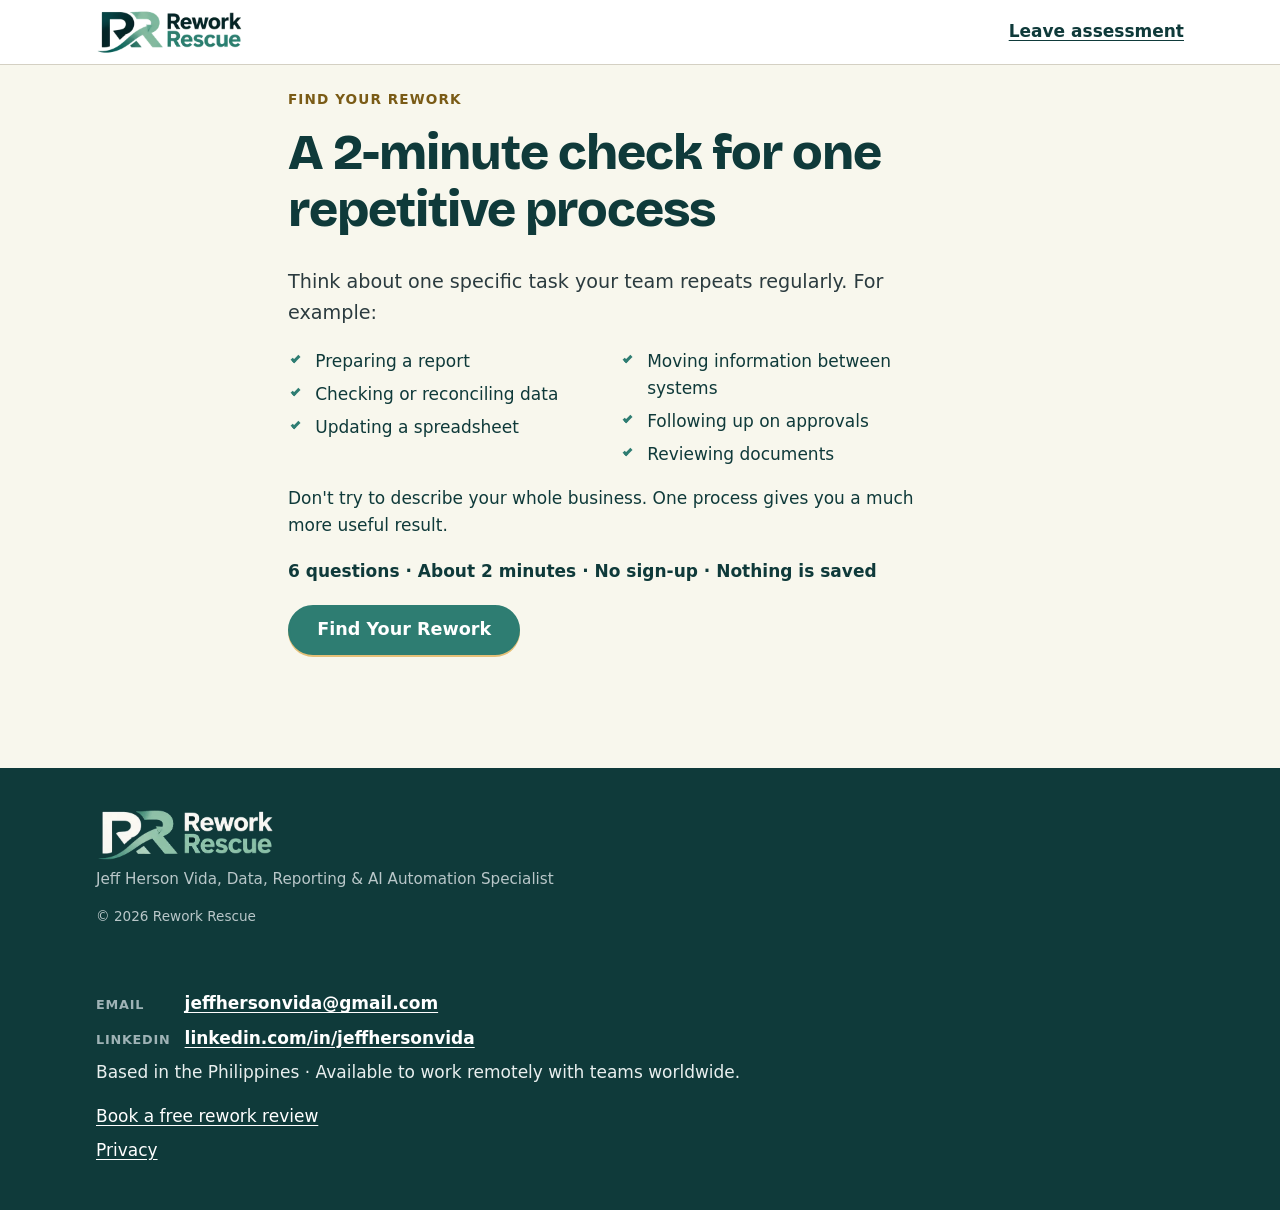
==== commit c9ceedab: "Visual pass part 2: service cards, colour thread, quieter assistant invite, lighter logos - Services" ====
--- a/assessment/index.html
+++ b/assessment/index.html
@@ -29,7 +29,7 @@
   <a class="skip-link" href="#main">Skip to main content</a>
   <header class="site-header site-header-min no-print">
     <div class="container header-inner">
-      <a class="brand" href="../" aria-label="Rework Rescue: home"><img class="brand-logo" src="../assets/brand/logo-header.png" width="717" height="214" alt=""></a>
+      <a class="brand" href="../" aria-label="Rework Rescue: home"><img class="brand-logo" src="../assets/brand/logo-header.webp" width="442" height="132" alt=""></a>
       <a class="header-exit" href="../">Leave assessment</a>
     </div>
   </header>
@@ -43,9 +43,9 @@
   <footer class="site-footer no-print">
     <div class="container footer-inner">
       <div>
-        <p class="brand-footer"><img class="brand-logo" src="../assets/brand/logo-dark-header.png" width="616" height="179" alt="Rework Rescue: Less rework. More real work."></p>
-        <p class="footer-tagline">Less rework. More real work.</p>
+        <p class="brand-footer"><img class="brand-logo" src="../assets/brand/logo-dark-header.webp" width="537" height="156" alt="Rework Rescue: Less rework. More real work."></p>
         <p class="muted">Jeff Herson Vida, Data, Reporting &amp; AI Automation Specialist</p>
+        <p class="muted footer-copy">&copy; 2026 Rework Rescue</p>
       </div>
       <div>
         <ul class="contact-list contact-list-dark">
--- a/assets/styles.css
+++ b/assets/styles.css
@@ -15,6 +15,9 @@
   --signal: #e6c078;
   --mark-a: #2e7d72;
   --mark-b: #e6c078;
+  --svc-data: #24655c;
+  --svc-workflow: #8a6516;
+  --svc-systems: #3f5f8f;
   --focus: #0b57d0;
   --warn-bg: #fff3dc;
   --warn-line: #d9a441;
@@ -883,6 +886,8 @@
 @media (max-width: 40rem) {
   .mobile-cta { display: flex; gap: 0.5rem; position: fixed; left: 0; right: 0; bottom: 0; z-index: 30; padding: 0.6rem 1rem calc(0.6rem + env(safe-area-inset-bottom)); background: rgba(248, 247, 237, 0.97); border-top: 1px solid var(--line); box-shadow: 0 -6px 18px rgba(18, 38, 43, 0.08); transform: translateY(110%); transition: transform 0.25s ease; }
   .mobile-cta.is-shown { transform: none; }
+  /* Keyboard focus and jump links stop above the bar instead of under it */
+  html { scroll-padding-bottom: 5rem; }
   .mobile-cta .btn { flex: 1 1 auto; }
   .mobile-cta .mobile-ask { flex: 0 0 auto; gap: 0.4rem; padding-left: 0.9rem; padding-right: 1rem; }
   .mobile-cta .mobile-ask[hidden] { display: none; }
@@ -1299,35 +1304,39 @@
 .section-dark { background: var(--ink); color: #e9efe9; }
 .section-dark h2, .section-dark h3 { color: #fff; }
 .section-dark .lede { color: #cfdcda; }
+/* One colour per service, shared by the service cards and the live example's step tags */
+.svc-data { --svc: var(--svc-data); }
+.svc-workflow { --svc: var(--svc-workflow); }
+.svc-systems { --svc: var(--svc-systems); }
 .svc-flow { list-style: none; padding: 0; margin: 2.4rem 0 0; display: grid; grid-template-columns: repeat(3, minmax(0, 1fr)); gap: 2rem; position: relative; }
-.svc-flow::before { content: ""; position: absolute; left: 0.7rem; right: 0; top: 0.7rem; height: 2px; background: linear-gradient(90deg, #78c2a4, #78c2a4 92%, transparent); }
+.svc-flow::before { content: ""; position: absolute; left: 0.7rem; right: 0; top: 0.7rem; height: 2px; background: linear-gradient(90deg, var(--svc-data), var(--svc-workflow) 50%, var(--svc-systems) 92%, transparent); }
 .svc-step { position: relative; padding-top: 2.4rem; }
-.svc-step::before { content: ""; position: absolute; left: 0; top: 0; width: 1.4rem; height: 1.4rem; border-radius: 50%; background: var(--ink); border: 3px solid #78c2a4; box-sizing: border-box; }
-.svc-step:not(:last-child)::after { content: ""; position: absolute; right: -1.15rem; top: 0.38rem; border: 6px solid transparent; border-left: 9px solid #78c2a4; border-right: 0; }
+.svc-step::before { content: ""; position: absolute; left: 0; top: 0; width: 1.4rem; height: 1.4rem; border-radius: 50%; background: var(--tint); border: 3px solid var(--svc, var(--teal)); box-sizing: border-box; }
+.svc-step:not(:last-child)::after { content: ""; position: absolute; right: -1.15rem; top: 0.38rem; border: 6px solid transparent; border-left: 9px solid var(--line); border-right: 0; }
 .svc-step h3 { font-size: 1.45rem; margin-bottom: 0.4rem; }
-.svc-when { font-size: 1.1rem; line-height: 1.4; color: #fff; margin: 0 0 0.8rem; }
-.svc-outcome { color: #cfdcda; font-size: 0.98rem; margin: 0 0 0.9rem; }
-.svc-outcome strong { color: #fff; }
-.svc-more summary { cursor: pointer; font-weight: 700; color: #78c2a4; list-style: none; display: inline-flex; align-items: center; gap: 0.45rem; padding: 0.2rem 0; }
+.svc-when { font-size: 1.1rem; line-height: 1.4; color: var(--ink); margin: 0 0 0.8rem; }
+.svc-outcome { color: var(--muted); font-size: 0.98rem; margin: 0 0 0.9rem; }
+.svc-outcome strong { color: var(--ink); }
+.svc-more summary { cursor: pointer; font-weight: 700; color: #24655c; list-style: none; display: inline-flex; align-items: center; gap: 0.45rem; padding: 0.2rem 0; }
 .svc-more summary::-webkit-details-marker { display: none; }
-.svc-more summary::before { content: "+"; display: inline-flex; align-items: center; justify-content: center; width: 1.3rem; height: 1.3rem; border: 2px solid #78c2a4; border-radius: 50%; font-size: 0.95rem; line-height: 1; }
+.svc-more summary::before { content: "+"; display: inline-flex; align-items: center; justify-content: center; width: 1.3rem; height: 1.3rem; border: 2px solid var(--teal); border-radius: 50%; font-size: 0.95rem; line-height: 1; }
 .svc-more[open] summary::before { content: "\2212"; }
-.svc-more summary:focus-visible { outline: 3px solid #fff; outline-offset: 3px; border-radius: 4px; }
-.svc-more p, .svc-more li { color: #dbe6e4; font-size: 0.98rem; }
-.svc-label { font-weight: 700; color: #fff !important; margin: 0.8rem 0 0.3rem; }
-.svc-more .check-list li::before { border-color: #78c2a4; }
+.svc-more summary:focus-visible { outline: 3px solid var(--focus); outline-offset: 3px; border-radius: 4px; }
+.svc-more p, .svc-more li { color: var(--ink); font-size: 0.98rem; }
+.svc-label { font-weight: 700; color: var(--ink) !important; margin: 0.8rem 0 0.3rem; }
+.svc-more .check-list li::before { border-color: var(--svc, var(--teal)); }
 .svc-step > .svc-label { margin-top: 0; }
 .svc-build { margin: 0 0 0.9rem; }
-.svc-build li { color: #e9efe9; font-size: 0.98rem; margin-bottom: 0.25rem; }
-.svc-build li::before { border-color: #78c2a4; }
+.svc-build li { color: var(--ink); font-size: 0.98rem; margin-bottom: 0.25rem; }
+.svc-build li::before { border-color: var(--svc, var(--teal)); }
 .svc-more .check-list { margin-top: 0.5rem; }
-.svc-tools { color: #cfdcda; }
-.svc-foot { margin-top: 2.6rem; padding-top: 1.4rem; border-top: 1px solid #36505a; display: grid; gap: 0.5rem; }
+.svc-tools { color: var(--ink); }
+.svc-foot { margin-top: 2.6rem; padding-top: 1.4rem; border-top: 1px solid var(--line); display: grid; gap: 0.5rem; }
 .svc-foot p { margin: 0; }
-.svc-foot a { color: #fff; font-weight: 700; text-decoration-color: #78c2a4; text-underline-offset: 3px; }
-.svc-foot strong { color: #fff; }
-.svc-small { color: #9fb3b6; font-size: 0.92rem; }
-.svc-small a { font-weight: 400; color: #cfdcda; }
+.svc-foot a { color: var(--teal-dark); font-weight: 700; text-decoration-color: var(--teal); text-underline-offset: 3px; }
+.svc-foot strong { color: var(--ink); }
+.svc-small { color: var(--muted); font-size: 0.92rem; }
+.svc-small a { font-weight: 400; color: var(--teal-dark); }
 
 /* Examples */
 .ws-reliable-line { margin: 1.6rem 0 0; font-weight: 600; color: var(--ink); max-width: 46rem; }
@@ -1353,7 +1362,7 @@
 @media (max-width: 56rem) {
   .pain-tiles { grid-template-columns: minmax(0, 1fr); }
   .svc-flow { grid-template-columns: minmax(0, 1fr); gap: 2.2rem; }
-  .svc-flow::before { left: 0.6rem; right: auto; top: 0.7rem; bottom: 0.7rem; width: 2px; height: auto; background: #78c2a4; }
+  .svc-flow::before { left: 0.6rem; right: auto; top: 0.7rem; bottom: 0.7rem; width: 2px; height: auto; background: linear-gradient(180deg, var(--svc-data), var(--svc-workflow), var(--svc-systems)); }
   .svc-step { padding: 0 0 0 2.4rem; }
   .svc-step:not(:last-child)::after { display: none; }
   .handover-list { columns: 1; }
@@ -1501,6 +1510,12 @@
 .dm-s-step { font-weight: 700; }
 .dm-strip li:not(.is-on) .dm-s-step { color: var(--muted); }
 .dm-strip li.is-on .dm-s-svc { color: var(--teal); }
+/* Service tag on each step, in that service's colour */
+.dm-strip .dm-s-svc { justify-self: start; padding: 0.05rem 0.5rem; border-radius: 999px; border: 1px solid currentColor; color: var(--svc, var(--muted)); background: var(--card); }
+.dm-strip li.is-on { border-bottom-color: var(--svc, var(--teal)); }
+.dm-strip li.is-on::before { border-color: var(--svc, var(--teal)); background: var(--svc, var(--teal)); }
+.dm-strip li.is-on .dm-s-svc { color: var(--svc, var(--teal)); }
+.dm-strip li.is-done::before { border-color: var(--svc, var(--teal)); color: var(--svc, var(--teal)); }
 .dm-strip li { display: grid; grid-template-columns: auto 1fr; column-gap: 0.6rem; }
 .dm-strip li::before { grid-row: span 2; align-self: center; }
 .dm-svc { margin: 0 0 0.5rem; font-size: 0.92rem; color: var(--muted); }
@@ -1647,3 +1662,99 @@
   .ast-form { padding-bottom: calc(0.4rem + env(safe-area-inset-bottom)); }
 }
 @media print { .ast-dock, .ast-panel { display: none !important; } }
+
+/* ==== Visual pass (Nov 2026): stronger hero, the demo as the main stage, real depth on key cards ==== */
+:root {
+  --shadow-lift: 0 1px 2px rgba(18, 38, 43, 0.06), 0 12px 24px -8px rgba(18, 38, 43, 0.14), 0 34px 64px -20px rgba(18, 38, 43, 0.22);
+}
+
+/* Hero: bigger headline */
+.hero h1 { font-size: clamp(2.1rem, 4.6vw, 3.45rem); line-height: 1.05; letter-spacing: -0.03em; }
+
+/* Hero report card: a real sheet on a small stack, tilted slightly on wide screens */
+.hero-preview.teaser { position: relative; isolation: isolate; }
+.hero-preview.teaser::before, .hero-preview.teaser::after { content: ""; position: absolute; inset: 0; z-index: -1; border-radius: 16px; background: #fff; border: 1px solid var(--line); }
+.hero-preview.teaser::before { transform: rotate(1.6deg) translateY(5px); opacity: 0.75; }
+.hero-preview.teaser::after { transform: rotate(3.2deg) translateY(10px); opacity: 0.45; }
+@media (min-width: 52.01rem) {
+  .hero-preview.teaser::before { transform: rotate(2.2deg) translate(6px, 4px); }
+  .hero-preview.teaser::after { transform: rotate(4.6deg) translate(12px, 10px); }
+}
+.tz-card { position: relative; box-shadow: var(--shadow-lift); transition: transform 0.35s ease; }
+@media (min-width: 52.01rem) {
+  .tz-card { transform: rotate(-1.4deg); }
+  .hero-preview.teaser:hover .tz-card, .tz-card:focus-within { transform: rotate(0deg); }
+}
+
+/* One-time check on load: the numbers count up (src/home.js), a check sweeps the rows, then the suspicious 0 is marked */
+.tz-rows { position: relative; overflow: hidden; }
+.tz-rows::after { content: ""; position: absolute; left: 0; right: 0; height: 40%; top: 100%; opacity: 0; pointer-events: none; background: linear-gradient(180deg, transparent, rgba(46, 125, 114, 0.18), transparent); }
+.tz-live .tz-rows::after { animation: hp-sweep 1s ease-in-out 1s both; }
+.tz-rows li.tz-suspect { position: relative; margin: 0 -0.6rem; padding-left: 0.6rem; padding-right: 2.4rem; border-radius: 8px; background: var(--warn-bg); }
+.tz-live .tz-rows li.tz-suspect { animation: tz-mark 0.5s ease-out 2s both; }
+.tz-q { position: absolute; right: 0.5rem; top: 50%; width: 1.45rem; height: 1.45rem; margin-top: -0.72rem; display: inline-flex; align-items: center; justify-content: center; border-radius: 50%; background: var(--signal); color: var(--ink); font-family: var(--display); font-weight: 800; font-size: 0.95rem; line-height: 1; }
+.tz-live .tz-q { animation: hp-pop 0.3s ease-out 2.1s both, tz-ping 1.3s ease-out 2.4s 2; }
+@keyframes tz-mark { from { background-color: transparent; } to { background-color: var(--warn-bg); } }
+@keyframes tz-ping { 0% { box-shadow: 0 0 0 0 rgba(230, 192, 120, 0.7); } 100% { box-shadow: 0 0 0 12px rgba(230, 192, 120, 0); } }
+
+/* The live example gets its own stage: a quiet grid background (like a sheet) and more room */
+.section.demo-section { padding: 4.5rem 0 5rem; background-color: #e9efeb; background-image: linear-gradient(rgba(15, 58, 58, 0.045) 1px, transparent 1px), linear-gradient(90deg, rgba(15, 58, 58, 0.045) 1px, transparent 1px); background-size: 28px 28px; border-top: 1px solid var(--line); border-bottom: 1px solid var(--line); }
+.demo-section .disclosure { margin-bottom: 0; }
+
+/* ...framed as an app window */
+.demo-window { margin-top: 1.8rem; border-radius: 16px; background: var(--card); box-shadow: var(--shadow-lift); }
+.demo-window-bar { display: flex; align-items: center; gap: 0.9rem; padding: 0.65rem 1rem; background: var(--ink); color: #cfdcda; border-radius: 16px 16px 0 0; font-size: 0.85rem; font-weight: 600; }
+.dw-dots { display: inline-flex; gap: 0.4rem; }
+.dw-dots i { width: 0.65rem; height: 0.65rem; border-radius: 50%; background: #36505a; }
+.dw-dots i:first-child { background: var(--signal); }
+.dw-title { white-space: nowrap; overflow: hidden; text-overflow: ellipsis; }
+.demo-window .demo-app { margin-top: 0; }
+.demo-window .dm { border: 0; border-radius: 0 0 16px 16px; }
+.demo-window .dm-strip { border-radius: 0; }
+.demo-window .demo-static { padding: 1.4rem 1.5rem 0.6rem; }
+@media (max-width: 56rem) {
+  .section.demo-section { padding: 3rem 0 3.5rem; }
+  .demo-window { border-radius: 12px; }
+  .demo-window-bar { border-radius: 12px 12px 0 0; }
+  .demo-window .dm { border-radius: 0 0 12px 12px; }
+}
+
+/* Booking calendar: lifted off the dark section */
+.cta-section .bk.bk-inline { box-shadow: 0 2px 4px rgba(0, 0, 0, 0.18), 0 24px 48px -12px rgba(0, 0, 0, 0.45); }
+
+/* ==== Visual pass, part 2 ==== */
+
+/* Amber is kept for "something needs attention"; section heading bars switch to teal */
+.section > .container > h2::before { background: var(--teal); }
+
+/* Sound familiar? Each problem carries the colour of the service that fixes it */
+.pain-tiles li:nth-child(1) { border-left-color: var(--svc-data); }
+.pain-tiles li:nth-child(2) { border-left-color: var(--svc-workflow); }
+.pain-tiles li:nth-child(3) { border-left-color: var(--svc-systems); }
+
+/* Services as three cards with a coloured top edge (replaces the dots and connecting line) */
+.svc-flow { gap: 1.5rem; align-items: stretch; }
+.svc-flow::before, .svc-step::before, .svc-step:not(:last-child)::after { display: none; }
+.svc-step { padding: 1.5rem 1.4rem 1.2rem; background: var(--card); border: 1px solid var(--line); border-top: 5px solid var(--svc); border-radius: 14px; box-shadow: var(--shadow); transition: transform 0.2s ease, box-shadow 0.2s ease; }
+.svc-step:hover { transform: translateY(-3px); box-shadow: 0 2px 4px rgba(18, 38, 43, 0.06), 0 14px 28px -10px rgba(18, 38, 43, 0.18); }
+.svc-step h3 { color: var(--svc); }
+@media (max-width: 56rem) {
+  .svc-flow { gap: 1.2rem; }
+  .svc-step { padding: 1.3rem 1.2rem 1rem; }
+}
+
+/* Section rhythm: the FAQ and Sound familiar? sit tighter so the big stages stand out */
+.section#fit { padding: 3rem 0 2.6rem; }
+.section#faq { padding: 2.8rem 0; }
+
+/* How I work steps: a compact numbered list on phones */
+@media (max-width: 40rem) {
+  .steps-row { gap: 0.4rem; }
+  .steps-row li { display: grid; grid-template-columns: 2rem minmax(0, 1fr); column-gap: 0.85rem; padding: 0.85rem 0 0.4rem; border-top-width: 1px; border-top-color: var(--line); }
+  .steps-row li::before { grid-row: 1 / span 2; width: 2rem; height: 2rem; margin: 0; font-size: 0.9rem; box-shadow: none; }
+  .steps-row li h3 { font-size: 1.05rem; margin: 0.2rem 0 0.2rem; }
+  .steps-row li p { margin: 0; font-size: 0.95rem; }
+}
+
+/* Footer */
+.footer-copy { margin-top: 0.4rem; font-size: 0.85rem; }
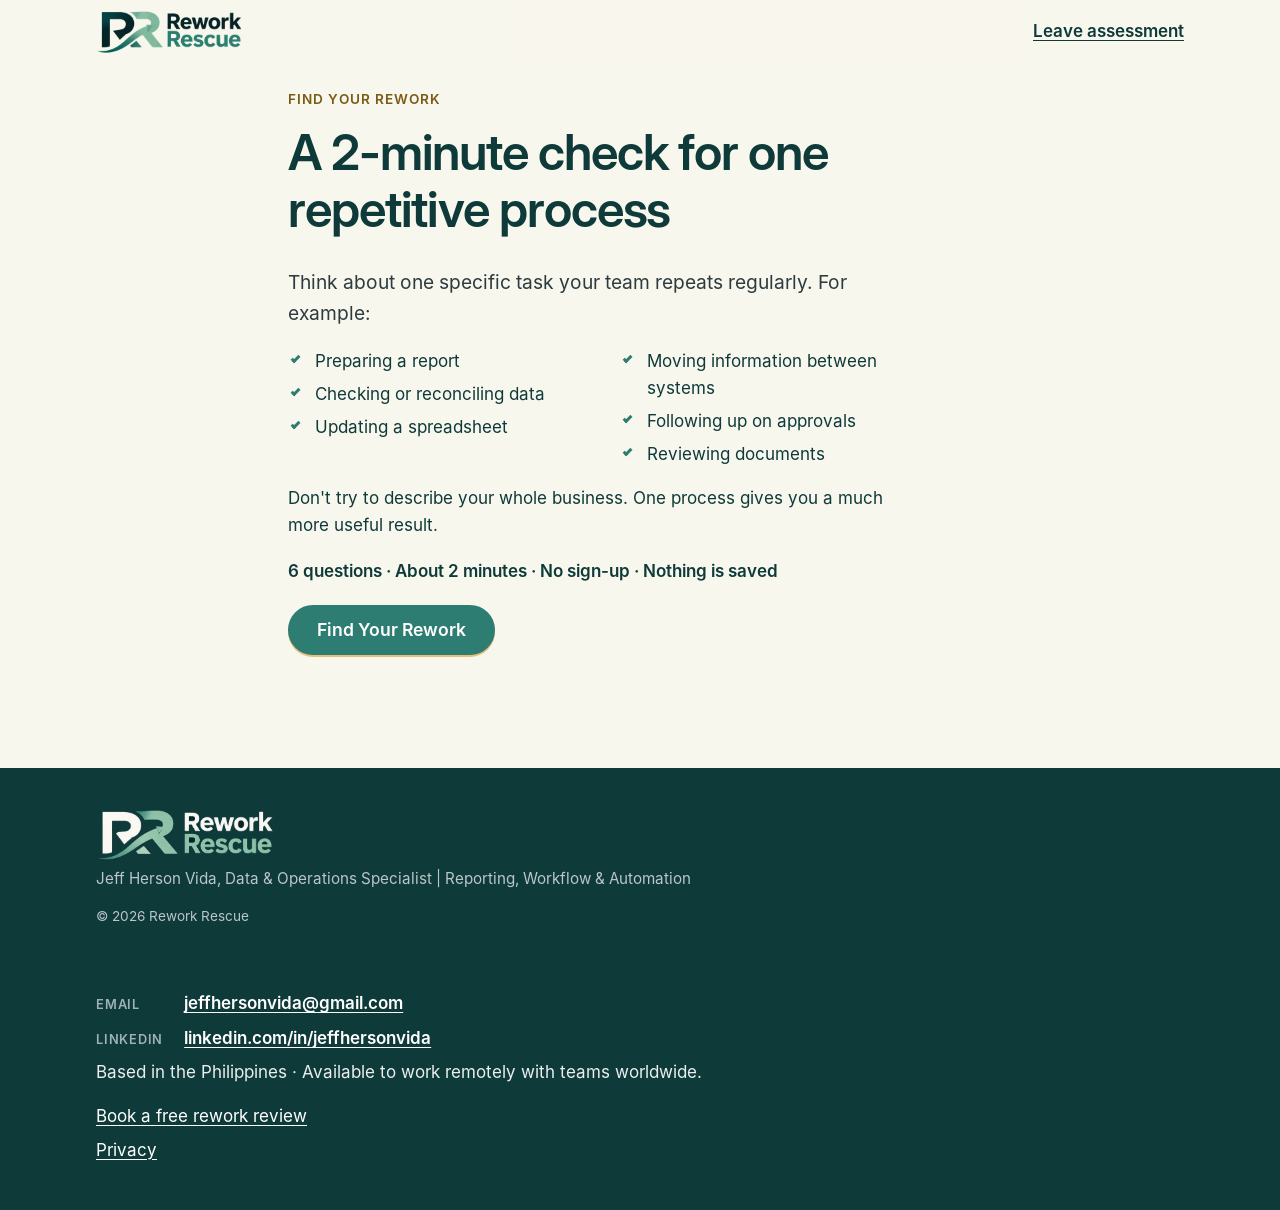
==== commit 88db99b7: "7 Nov brief (sections 1-6): live example numbers rebuilt, new title, services and About copy, projec" ====
--- a/assessment/index.html
+++ b/assessment/index.html
@@ -44,7 +44,7 @@
     <div class="container footer-inner">
       <div>
         <p class="brand-footer"><img class="brand-logo" src="../assets/brand/logo-dark-header.webp" width="537" height="156" alt="Rework Rescue: Less rework. More real work."></p>
-        <p class="muted">Jeff Herson Vida, Data, Reporting &amp; AI Automation Specialist</p>
+        <p class="muted">Jeff Herson Vida, Data &amp; Operations Specialist | Reporting, Workflow &amp; Automation</p>
         <p class="muted footer-copy">&copy; 2026 Rework Rescue</p>
       </div>
       <div>
--- a/assets/styles.css
+++ b/assets/styles.css
@@ -1,6 +1,8 @@
-/* Display font: Bricolage Grotesque (SIL Open Font License, see assets/fonts/OFL.txt), Latin subset, self-hosted. */
-@font-face { font-family: "Bricolage Grotesque"; src: url("fonts/bricolage-grotesque-bold.woff") format("woff"); font-weight: 600 700; font-style: normal; font-display: swap; }
-@font-face { font-family: "Bricolage Grotesque"; src: url("fonts/bricolage-grotesque-extrabold.woff") format("woff"); font-weight: 800 900; font-style: normal; font-display: swap; }
+/* Fonts: Inter (text) and Inter Display (headings), SIL Open Font License (assets/fonts/OFL-Inter.txt), Latin subset, self-hosted.
+   One file per weight; the ranges map the stylesheet's heavier heading weights onto SemiBold so nothing is synthesised. */
+@font-face { font-family: "Inter"; src: url("fonts/inter-regular.woff") format("woff"); font-weight: 300 500; font-style: normal; font-display: swap; }
+@font-face { font-family: "Inter"; src: url("fonts/inter-semibold.woff") format("woff"); font-weight: 600 900; font-style: normal; font-display: swap; }
+@font-face { font-family: "Inter Display"; src: url("fonts/interdisplay-semibold.woff") format("woff"); font-weight: 500 900; font-style: normal; font-display: swap; }
 /* Restrained, high-contrast business styling. System fonts for body text; one self-hosted display font (no third-party requests). */
 :root {
   --ink: #0f3a3a;
@@ -26,8 +28,8 @@
   --error-bg: #fdeceb;
   --radius: 10px;
   --shadow: 0 1px 2px rgba(28, 42, 46, 0.08);
-  --display: "Bricolage Grotesque", "Avenir Next", "Segoe UI Variable Display", "Segoe UI", "Helvetica Neue", Arial, system-ui, sans-serif;
-  --sans: system-ui, -apple-system, "Segoe UI", Roboto, "Helvetica Neue", Arial, sans-serif;
+  --display: "Inter Display", "Inter", "Segoe UI", "Helvetica Neue", Arial, system-ui, sans-serif;
+  --sans: "Inter", system-ui, -apple-system, "Segoe UI", Roboto, "Helvetica Neue", Arial, sans-serif;
 }
 
 *, *::before, *::after { box-sizing: border-box; }
@@ -1758,3 +1760,283 @@
 
 /* Footer */
 .footer-copy { margin-top: 0.4rem; font-size: 0.85rem; }
+
+/* Phone bar: Book first (fills the space, never wraps), Ask on the right, matching the assistant's desktop position */
+.mobile-cta .mobile-ask { order: 2; }
+.mobile-cta .mobile-book { white-space: nowrap; min-width: 0; }
+/* Narrow phones: Ask shrinks to its icon so the full "Book a free rework review" still fits on one line */
+@media (max-width: 26rem) {
+  .mobile-cta { padding-left: 0.75rem; padding-right: 0.75rem; }
+  .mobile-cta .mobile-book { padding-left: 0.9rem; padding-right: 0.9rem; font-size: 0.97rem; }
+  .mobile-cta .mobile-ask { padding-left: 0.75rem; padding-right: 0.75rem; }
+  .mobile-cta .mobile-ask span { position: absolute; width: 1px; height: 1px; overflow: hidden; clip: rect(0 0 0 0); white-space: nowrap; }
+}
+@media (max-width: 21rem) { .mobile-cta .mobile-book .cta-long { display: none; } }
+
+/* ==== Interactive pass (Nov 2026): Inter, subtle motion, service previews ==== */
+
+/* Headings: Inter Display SemiBold, slightly tighter */
+h1, h2, h3, h4 { letter-spacing: -0.022em; }
+.hero h1 { letter-spacing: -0.03em; }
+
+/* Reveal on scroll (src/motion.js adds .motion only when motion is allowed) */
+.motion .rv { opacity: 0; transform: translateY(14px); transition: opacity 0.6s ease, transform 0.7s cubic-bezier(0.2, 0.7, 0.2, 1); transition-delay: var(--rv-delay, 0ms); }
+.motion .rv.is-in { opacity: 1; transform: none; }
+@media print { .motion .rv { opacity: 1 !important; transform: none !important; } }
+
+/* Header: blends with the page, hairline after scrolling, active section underlined */
+.site-header { background: rgba(248, 247, 237, 0.94); border-bottom-color: transparent; transition: border-color 0.25s ease, background-color 0.25s ease; }
+.site-header.is-scrolled { border-bottom-color: var(--line); background: rgba(248, 247, 237, 0.88); -webkit-backdrop-filter: blur(10px); backdrop-filter: blur(10px); }
+.nav-list a:not(.btn) { position: relative; text-decoration: none; }
+.nav-list a:not(.btn)::after { content: ""; position: absolute; left: 0.2rem; right: 0.2rem; bottom: 0.15rem; height: 2px; border-radius: 1px; background: var(--teal); transform: scaleX(0); transform-origin: left; transition: transform 0.25s ease; }
+.nav-list a:not(.btn):hover { text-decoration: none; }
+.nav-list a:not(.btn):hover::after, .nav-list a.is-active:not(.btn)::after { transform: scaleX(1); }
+@media (max-width: 52rem) { .nav-ready #site-nav .nav-list a:not(.btn)::after { display: none; } }
+
+/* Buttons and links: smoother, small lift on hover */
+.btn { transition: background-color 0.2s ease, border-color 0.2s ease, color 0.2s ease, transform 0.2s ease, box-shadow 0.2s ease; }
+.btn:hover:not([disabled]) { transform: translateY(-1px); }
+.btn-primary:hover:not([disabled]) { box-shadow: 0 2px 0 var(--signal), 0 8px 18px -8px rgba(15, 58, 58, 0.45); }
+.btn:active:not([disabled]) { transform: translateY(0); }
+main a:not(.btn) { text-underline-offset: 0.18em; transition: color 0.2s ease, text-decoration-color 0.2s ease; }
+
+/* Services: pick a service (left), see its details and a sample-data preview (right) */
+.svc-ui.is-tabbed { display: grid; grid-template-columns: minmax(0, 5fr) minmax(0, 7fr); gap: 2rem; align-items: start; margin-top: 2.4rem; }
+.svc-ui.is-tabbed .svc-flow { display: block; margin: 0; }
+.svc-ui.is-tabbed .svc-flow::before { display: none; }
+.svc-ui.is-tabbed .svc-step { padding: 1.5rem 1.6rem 1.3rem; }
+.svc-ui.is-tabbed .svc-step:hover { transform: none; }
+.svc-ui.is-tabbed .svc-step:focus-visible { outline: 3px solid var(--focus); outline-offset: 3px; }
+.svc-ui.is-tabbed .svc-step > h3, .svc-ui.is-tabbed .svc-step > .svc-when { position: absolute; width: 1px; height: 1px; overflow: hidden; clip: rect(0 0 0 0); white-space: nowrap; }
+.svc-ui.is-tabbed .svc-step > .svc-label { margin-top: 1.1rem; }
+.svc-ui.is-tabbed .svc-step:not([hidden]) { display: flex; flex-direction: column; }
+.svc-ui.is-tabbed .svc-preview { order: -1; margin: 0 0 0.4rem; }
+.svc-tabs { display: grid; gap: 0.6rem; }
+.svc-tab { display: grid; grid-template-columns: 2.4rem minmax(0, 1fr); column-gap: 0.4rem; text-align: left; width: 100%; padding: 1rem 1.1rem; border: 1px solid transparent; border-left: 4px solid transparent; border-radius: 12px; background: transparent; color: var(--ink); font: inherit; cursor: pointer; transition: background-color 0.2s ease, border-color 0.2s ease, box-shadow 0.2s ease; }
+.svc-tab:hover { background: rgba(255, 255, 255, 0.6); }
+.svc-tab[aria-selected="true"] { background: var(--card); border-color: var(--line); border-left-color: var(--svc); box-shadow: var(--shadow); }
+.svc-tab:focus-visible { outline: 3px solid var(--focus); outline-offset: 2px; }
+.svc-tab-n { grid-row: 1 / span 2; font-family: var(--display); font-weight: 600; font-size: 1.05rem; color: var(--svc); padding-top: 0.1rem; }
+.svc-tab-name { font-family: var(--display); font-weight: 600; font-size: 1.2rem; line-height: 1.25; color: var(--ink); }
+.svc-tab[aria-selected="true"] .svc-tab-name { color: var(--svc); }
+.svc-tab-when { color: var(--muted); font-size: 0.95rem; line-height: 1.4; margin-top: 0.2rem; }
+.svc-tabs[hidden] { display: none; }
+
+/* The previews (sample data). Base styles are the finished picture; .is-playing replays the build once. */
+.svc-preview { margin: 1.3rem 0 0.2rem; }
+.svc-preview svg { display: block; width: 100%; max-width: 34rem; height: auto; font-family: var(--sans); }
+.pv-frame { fill: #fff; stroke: var(--line); }
+.pv-title { font-family: var(--display); font-weight: 600; font-size: 15px; fill: var(--ink); }
+.pv-tag { fill: var(--warn-bg); stroke: var(--warn-line); }
+.pv-tag-t { font-size: 11px; font-weight: 600; fill: #5b3a00; }
+.pv-axis, .pv-grid { stroke: var(--line); }
+.pv-bar { fill: var(--svc); opacity: 0.35; transform-box: fill-box; transform-origin: 50% 100%; }
+.pv-bar-now { opacity: 1; }
+.pv-kpi, .pv-box { fill: var(--paper); stroke: var(--line); }
+.pv-kpi-l, .pv-box-l { font-size: 11.5px; fill: var(--muted); }
+.pv-kpi-n { font-family: var(--display); font-weight: 600; font-size: 26px; fill: var(--ink); }
+.pv-row rect { fill: var(--paper); }
+.pv-row text { font-size: 12px; fill: var(--ink); }
+.pv-row .pv-ok { fill: var(--teal-dark); font-weight: 600; }
+.pv-row-flag rect { fill: var(--warn-bg); stroke: var(--warn-line); }
+.pv-row .pv-flag { fill: #5b3a00; font-weight: 600; }
+.pv-send { fill: var(--svc); }
+.pv-link { fill: none; stroke: var(--svc); stroke-width: 2.5; stroke-linecap: round; stroke-dasharray: 20; stroke-dashoffset: 0; }
+
+@keyframes pv-grow { from { transform: scaleY(0); } }
+@keyframes pv-fade { from { opacity: 0; } }
+@keyframes pv-rise { from { opacity: 0; transform: translateY(6px); } }
+@keyframes pv-flash { 0%, 100% { fill: var(--warn-bg); } 40% { fill: #f6d79a; } }
+@keyframes pv-draw-link { from { stroke-dashoffset: 20; } }
+@keyframes pv-pulse { 0% { opacity: 1; } 50% { opacity: 0.45; } 100% { opacity: 1; } }
+
+.is-playing .pv-bar { animation: pv-grow 0.6s cubic-bezier(0.2, 0.7, 0.2, 1) both; }
+/* the bars are the 3rd-8th rects in the picture (after the frame and the tag) */
+.is-playing .pv-bar:nth-of-type(4) { animation-delay: 0.08s; } .is-playing .pv-bar:nth-of-type(5) { animation-delay: 0.16s; } .is-playing .pv-bar:nth-of-type(6) { animation-delay: 0.24s; } .is-playing .pv-bar:nth-of-type(7) { animation-delay: 0.32s; } .is-playing .pv-bar:nth-of-type(8) { animation-delay: 0.4s; }
+
+
+
+/* How I work: one line joins the four steps and draws itself once; the numbers follow it */
+.steps-row { position: relative; }
+.steps-row li { border-top-color: transparent; }
+.steps-row::before { content: ""; position: absolute; left: 0; right: 0; top: 0; height: 3px; border-radius: 2px; background: var(--teal); transform-origin: left center; }
+.motion .steps-row.rv::before { transform: scaleX(0); transition: transform 1.4s cubic-bezier(0.4, 0, 0.2, 1) 0.2s; }
+.motion .steps-row.rv.is-in::before { transform: scaleX(1); }
+.motion .steps-row.rv li::before { transform: scale(0.6); opacity: 0; transition: transform 0.35s cubic-bezier(0.3, 1.4, 0.5, 1), opacity 0.25s ease; }
+.motion .steps-row.rv.is-in li::before { transform: none; opacity: 1; }
+.motion .steps-row.rv.is-in li:nth-child(1)::before { transition-delay: 0.25s; }
+.motion .steps-row.rv.is-in li:nth-child(2)::before { transition-delay: 0.6s; }
+.motion .steps-row.rv.is-in li:nth-child(3)::before { transition-delay: 0.95s; }
+.motion .steps-row.rv.is-in li:nth-child(4)::before { transition-delay: 1.3s; }
+@media (max-width: 40rem) {
+  .steps-row::before { right: auto; top: 1.3rem; bottom: 1.6rem; left: 0.95rem; width: 2px; height: auto; transform-origin: center top; }
+  .motion .steps-row.rv::before { transform: scaleY(0); }
+  .motion .steps-row.rv.is-in::before { transform: scaleY(1); }
+  .steps-row li { border-top-color: transparent; position: relative; }
+  .steps-row li::before { position: relative; z-index: 1; box-shadow: 0 0 0 4px var(--paper); }
+}
+
+/* Booking calendar: softer hover and a clear selected state (no change to how booking works) */
+.bk-day, .bk-time { transition: background-color 0.18s ease, color 0.18s ease, box-shadow 0.18s ease, transform 0.18s ease; }
+.bk-time:hover, .bk-day:hover { outline: none; }
+.bk-day:hover:not(.is-on) { background: #d9eae6; transform: translateY(-1px); }
+.bk-day.is-on { box-shadow: 0 6px 14px -6px rgba(15, 58, 58, 0.55); }
+.bk-time:hover { background: var(--info-bg); transform: translateY(-1px); box-shadow: 0 4px 10px -6px rgba(15, 58, 58, 0.45); }
+.bk-day:focus-visible, .bk-time:focus-visible { outline: 3px solid var(--focus); outline-offset: 2px; }
+
+/* FAQ: a turning chevron, and a smooth open where the browser supports animating details */
+.faq-item summary { list-style: none; display: flex; align-items: center; justify-content: space-between; gap: 1rem; }
+.faq-item summary::-webkit-details-marker { display: none; }
+.faq-item summary::after { content: ""; flex: none; width: 0.55rem; height: 0.55rem; margin-right: 0.3rem; border-right: 2px solid var(--teal); border-bottom: 2px solid var(--teal); transform: rotate(45deg) translateY(-2px); transition: transform 0.25s ease; }
+.faq-item[open] summary::after { transform: rotate(-135deg) translateY(-2px); }
+.faq-item summary:hover { color: var(--teal-dark); }
+@supports (interpolate-size: allow-keywords) {
+  .faq-item { interpolate-size: allow-keywords; }
+  .faq-item::details-content { block-size: 0; overflow: hidden; transition: block-size 0.3s ease, content-visibility 0.3s allow-discrete; }
+  .faq-item[open]::details-content { block-size: auto; }
+}
+
+/* Chat assistant: the panel eases in, replies fade in, starter questions read as buttons */
+@keyframes ast-panel-in { from { opacity: 0; transform: translateY(12px) scale(0.98); } }
+@keyframes ast-msg-in { from { opacity: 0; transform: translateY(6px); } }
+.ast-panel:not([hidden]) { animation: ast-panel-in 0.26s cubic-bezier(0.2, 0.7, 0.2, 1); transform-origin: bottom right; }
+.ast-msg, .ast-book-row { animation: ast-msg-in 0.3s ease-out; }
+.ast-chip { display: inline-flex; align-items: center; gap: 0.5rem; transition: background-color 0.18s ease, transform 0.18s ease, box-shadow 0.18s ease; }
+.ast-chip::after { content: "\2192"; color: var(--teal); transition: transform 0.18s ease; }
+.ast-chip:hover { transform: translateY(-1px); box-shadow: 0 4px 10px -6px rgba(15, 58, 58, 0.45); }
+.ast-chip:hover::after { transform: translateX(3px); }
+.ast-chip:focus-visible { outline: 3px solid var(--focus); outline-offset: 2px; }
+
+/* Data preview: rows the checks review */
+.pv-pending { font-size: 11.5px; fill: var(--muted) !important; opacity: 0; }
+
+/* Workflow preview: a quote card and its activity log (Auto / You) */
+.pv-card { fill: var(--paper); stroke: var(--line); }
+.pv-card-id { font-family: var(--display); font-weight: 600; font-size: 13px; fill: var(--ink); }
+.pv-card-t { font-size: 11.5px; fill: var(--ink); }
+.pv-card-m { font-size: 11px; fill: var(--muted); }
+.pv-st rect { fill: var(--svc); }
+.pv-st text { font-size: 11px; font-weight: 600; fill: #fff; }
+.pv-st-a, .pv-st-b { opacity: 0; }
+.pv-log-h { font-size: 11px; font-weight: 600; fill: var(--muted); letter-spacing: 0.06em; text-transform: uppercase; }
+.pv-log text { font-size: 11px; fill: var(--ink); }
+.pv-auto { fill: var(--info-bg); }
+.pv-log .pv-auto-t { font-size: 9.5px; font-weight: 600; fill: var(--teal-dark); }
+.pv-you-bg { fill: var(--warn-bg); stroke: var(--warn-line); }
+.pv-you { fill: var(--svc); }
+.pv-log .pv-you-t { font-size: 9.5px; font-weight: 600; fill: #fff; }
+
+/* Systems preview: calendar checked first, free times only, logged and booked */
+.pv-panel-h { font-size: 10.5px; font-weight: 600; fill: var(--ink); }
+.pv-time { font-size: 10px; fill: var(--muted); }
+.pv-busy { fill: #e3e1d6; }
+.pv-busy-t { font-size: 9.5px; fill: var(--muted); }
+.pv-free { fill: #fff; stroke: var(--teal); stroke-dasharray: 3 2; }
+.pv-booked { opacity: 0; }
+.pv-booked.pv-on { opacity: 1; }
+.pv-booked rect { fill: var(--svc); stroke: var(--svc); }
+.pv-booked text { font-size: 9.5px; font-weight: 600; fill: #fff; }
+.pv-field { fill: #fff; stroke: var(--line); }
+.pv-field-t { font-size: 10.5px; fill: var(--ink); }
+.pv-chip rect { fill: #fff; stroke: var(--svc); transition: fill 0.2s ease; }
+.pv-chip text { font-size: 10px; font-weight: 600; fill: var(--svc); transition: fill 0.2s ease; }
+.pv-chip.pv-on rect { fill: var(--svc); }
+.pv-chip.pv-on text { fill: #fff; }
+.pv-send-t { font-size: 10px; font-weight: 600; fill: #fff; }
+.pv-row-old { font-size: 10px; fill: var(--muted); }
+.pv-sheet-new > rect:first-child { fill: var(--info-bg); }
+.pv-row-new { font-size: 10.5px; font-weight: 600; fill: var(--ink); }
+.pv-new-pill { fill: var(--svc); }
+.pv-new-t { font-size: 9.5px; font-weight: 600; fill: #fff; }
+.pv-step-c { font-size: 10.5px; fill: var(--muted); }
+.svc-preview-note { margin: 0.55rem 0 0; font-size: 0.92rem; color: var(--muted); }
+
+/* Ready state (set by src/previews.js): the picture waits for the visitor's one step.
+   Without JavaScript none of these classes are set, so the finished picture shows. */
+.pv-ready .pv-ok, .pv-ready .pv-flag { opacity: 0; }
+.pv-ready .pv-pending { opacity: 1; }
+.pv-ready .pv-row-flag rect { fill: var(--paper); stroke: none; }
+.pv-ready .pv-st-a { opacity: 1; } .pv-ready .pv-st-c { opacity: 0; }
+.pv-ready .pv-log-after { opacity: 0; }
+.pv-ready .pv-you { animation: pv-wait 1.6s ease-in-out 3; }
+.pv-ready .pv-sheet-new, .pv-ready .pv-link.l2 { opacity: 0; }
+.pv-ready .pv-chip.pv-on rect { fill: #fff; } .pv-ready .pv-chip.pv-on text { fill: var(--svc); }
+.pv-ready .pv-chip.pv-pick rect { fill: var(--svc); } .pv-ready .pv-chip.pv-pick text { fill: #fff; }
+.pv-ready .pv-booked.pv-on { opacity: 0; }
+@keyframes pv-wait { 0%, 100% { opacity: 1; } 50% { opacity: 0.55; } }
+
+/* Done: what happens after the visitor's step */
+@keyframes pv-shown { from, to { opacity: 1; } }
+@keyframes pv-hidden { from, to { opacity: 0; } }
+.pv-done .pv-ok, .pv-done .pv-flag { animation: pv-fade 0.35s ease both; }
+.pv-done .pv-row:nth-of-type(2) .pv-ok { animation-delay: 0.25s; }
+.pv-done .pv-row-flag .pv-flag { animation-delay: 0.5s; }
+.pv-done .pv-row-flag rect { animation: pv-fade 0.35s ease 0.5s both, pv-flash 0.9s ease 0.9s 2; }
+.pv-done .pv-log-after { animation: pv-rise 0.35s ease both; }
+.pv-done .pv-log-after:nth-of-type(8) { animation-delay: 0.6s; }
+.pv-done .pv-st-b { animation: pv-shown 0.6s linear; }
+.pv-done .pv-st-c { animation: pv-hidden 0.6s linear; }
+.pv-done .pv-link.l2 { animation: pv-draw-link 0.3s ease both; }
+.pv-done .pv-sheet-new { animation: pv-fade 0.4s ease 0.2s both; }
+.pv-done .pv-booked.pv-on { animation: pv-fade 0.4s ease 0.5s both; }
+
+/* Intro when a preview first appears (bars grow, free slots light up) */
+.is-playing .svc-preview-systems .pv-free { animation: pv-glow 0.8s ease 0.1s; }
+@keyframes pv-glow { 0%, 100% { stroke-width: 1; } 50% { stroke-width: 2.5; } }
+
+/* The Try it controls */
+.pv-controls { display: flex; flex-wrap: wrap; align-items: center; gap: 0.5rem 0.6rem; margin-top: 0.75rem; }
+.pv-controls[hidden] { display: none; }
+.pv-try { font-size: 0.85rem; font-weight: 600; color: var(--muted); text-transform: uppercase; letter-spacing: 0.06em; }
+.pv-times { display: inline-flex; gap: 0.4rem; }
+.pv-btn { min-height: 2.5rem; padding: 0.35rem 1rem; border: 1.5px solid var(--svc); border-radius: 999px; background: #fff; color: var(--svc); font: inherit; font-size: 0.95rem; font-weight: 600; cursor: pointer; transition: background-color 0.18s ease, color 0.18s ease, transform 0.18s ease, opacity 0.18s ease; }
+.pv-btn:hover:not([disabled]) { transform: translateY(-1px); }
+.pv-btn[data-pv-go], .pv-btn[aria-pressed="true"] { background: var(--svc); color: #fff; }
+.pv-btn[disabled] { opacity: 0.45; cursor: not-allowed; }
+.pv-btn:focus-visible { outline: 3px solid var(--focus); outline-offset: 2px; }
+.pv-result { flex-basis: 100%; margin: 0.15rem 0 0; font-size: 0.95rem; color: var(--ink); min-height: 1.4em; }
+.pv-result:empty { display: none; }
+.pv-again { background: none; border: 0; padding: 0; color: var(--teal-dark); font: inherit; font-size: 0.95rem; text-decoration: underline; text-underline-offset: 0.18em; cursor: pointer; margin-left: 0.3rem; }
+.pv-again:focus-visible { outline: 3px solid var(--focus); outline-offset: 2px; }
+.pv-times[hidden], .pv-try[hidden], .pv-btn[hidden], .pv-again[hidden] { display: none; }
+.pv-again { margin-left: 0; }
+
+/* Services: "you don't need to choose" up front, a short label per area */
+.svc-intro { color: var(--ink); max-width: 38em; }
+.svc-areas { margin: 0.5rem 0 0; color: var(--muted); max-width: 38em; }
+.svc-short { margin: 0.15rem 0 0.35rem; font-family: var(--display); font-weight: 600; font-size: 1.05rem; color: var(--svc); }
+.svc-ui.is-tabbed .svc-step > .svc-short { position: absolute; width: 1px; height: 1px; overflow: hidden; clip: rect(0 0 0 0); white-space: nowrap; }
+.svc-tab { grid-template-rows: auto auto auto; }
+.svc-tab-n { grid-row: 1 / span 3; }
+.svc-tab-short { font-family: var(--display); font-weight: 600; font-size: 0.98rem; color: var(--svc); margin-top: 0.1rem; }
+
+/* Live example: the fixed website form the visitor sends */
+.dm-form { display: grid; gap: 0.7rem; max-width: 28rem; margin-top: 0.8rem; padding: 1rem 1.1rem; border: 1px solid var(--line); border-radius: 12px; background: #fff; }
+.dm-form label { display: grid; gap: 0.25rem; font-weight: 600; font-size: 0.95rem; color: var(--ink); }
+.dm-form label em { font-style: normal; font-weight: 500; font-size: 0.82rem; color: var(--muted); }
+.dm-form input, .dm-form select { font: inherit; font-weight: 400; padding: 0.55rem 0.7rem; border: 1px solid var(--line); border-radius: 8px; background: var(--paper); color: var(--ink); min-height: 2.6rem; }
+.dm-form input:focus-visible, .dm-form select:focus-visible { outline: 3px solid var(--focus); outline-offset: 1px; }
+.dm-form [aria-invalid="true"] { border-color: #b3261e; background: #fff4f2; }
+.dm-form .dm-note { margin: 0; font-size: 0.88rem; }
+.dm-form p { margin: 0; }
+
+/* How a project works: one line, five stops */
+.project-flow { margin: 2.2rem 0 0.4rem; }
+.project-flow-h { font-size: 1.15rem; margin: 0 0 0.8rem; }
+.project-flow-list { list-style: none; margin: 0; padding: 0; display: flex; flex-wrap: wrap; gap: 0.5rem; align-items: center; counter-reset: pf; }
+.project-flow-list li { counter-increment: pf; display: inline-flex; align-items: center; gap: 0.5rem; padding: 0.45rem 0.9rem 0.45rem 0.5rem; border: 1px solid var(--line); border-radius: 999px; background: #fff; font-weight: 600; font-size: 0.95rem; }
+.project-flow-list li::before { content: counter(pf); display: inline-flex; align-items: center; justify-content: center; width: 1.5rem; height: 1.5rem; border-radius: 50%; background: var(--teal); color: #fff; font-size: 0.8rem; }
+.project-flow-list li:not(:last-child)::after { content: "\2192"; margin-left: 0.4rem; color: var(--muted); font-weight: 400; }
+.handover-note { margin: 0.6rem 0 0; color: var(--muted); font-size: 0.95rem; max-width: 46em; }
+
+/* Selected Projects & Practical Examples */
+.proj-grid { list-style: none; margin: 2rem 0 0; padding: 0; display: grid; grid-template-columns: repeat(auto-fit, minmax(18rem, 1fr)); gap: 1.4rem; }
+.proj { display: flex; flex-direction: column; padding: 1.4rem 1.4rem 1.2rem; background: var(--card); border: 1px solid var(--line); border-top: 4px solid var(--svc); border-radius: 14px; }
+.proj h3 { font-size: 1.25rem; margin: 0.6rem 0 0.5rem; }
+.proj > p { margin: 0 0 0.8rem; }
+.proj-tags { display: flex; flex-wrap: wrap; gap: 0.4rem; margin: 0 !important; }
+.proj-tag { font-size: 0.8rem; font-weight: 600; color: #fff; background: var(--svc); padding: 0.15rem 0.6rem; border-radius: 999px; }
+.proj-kind { font-size: 0.8rem; font-weight: 600; color: var(--ink); background: var(--paper); border: 1px solid var(--line); padding: 0.15rem 0.6rem; border-radius: 999px; }
+.proj-list { margin: 0 0 0.9rem; }
+.proj-list li { font-size: 0.97rem; }
+.ph { margin-top: auto !important; padding: 0.6rem 0.75rem; border: 1.5px dashed var(--warn-line); border-radius: 8px; background: var(--warn-bg); color: #5b3a00; font-size: 0.9rem; }
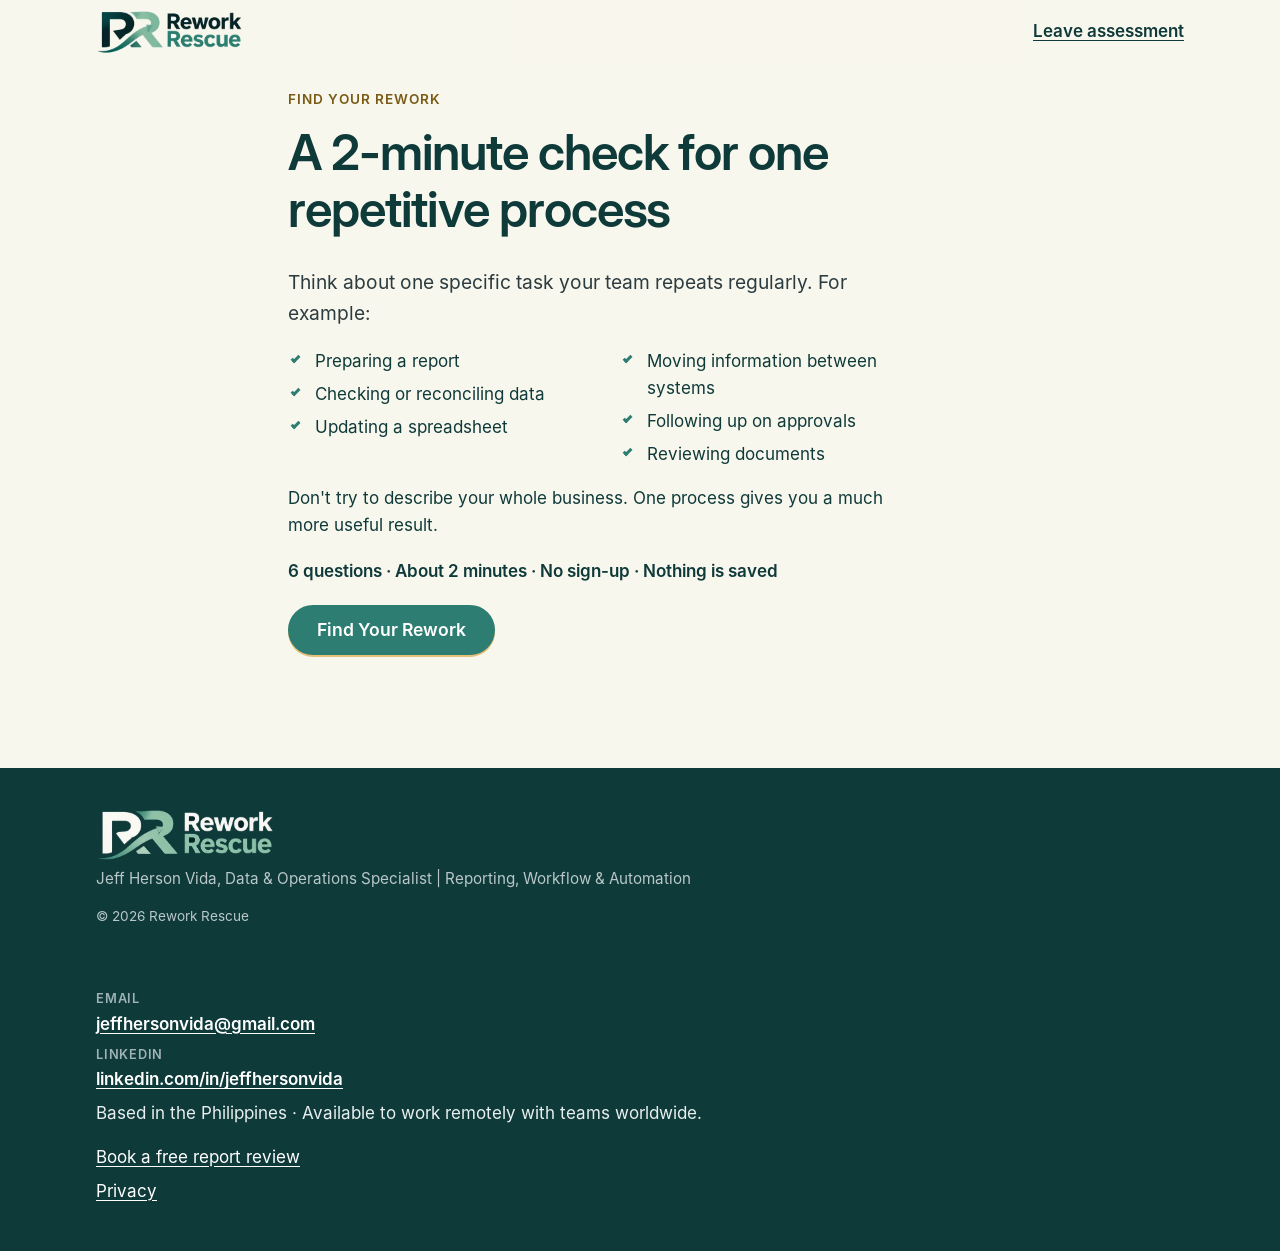
==== commit 98b1bc09: "Live page review (11 Nov PM): plain wording, "report review", phone fixes - Five open phrases: plain" ====
--- a/assessment/index.html
+++ b/assessment/index.html
@@ -54,7 +54,7 @@
     <li>Based in the Philippines · Available to work remotely with teams worldwide.</li>
   </ul>
         <ul class="footer-links">
-          <li><a href="../contact/#contact-form-area">Book a free rework review</a></li>
+          <li><a href="../contact/#contact-form-area">Book a free report review</a></li>
           <li><a href="../privacy/">Privacy</a></li>
         </ul>
       </div>
--- a/assets/styles.css
+++ b/assets/styles.css
@@ -832,10 +832,8 @@
 .after-handover { margin-top: 1.5rem; background: var(--card); border: 1px solid var(--line); border-left: 5px solid var(--teal); border-radius: 12px; padding: 1.1rem 1.3rem 0.6rem; }
 .after-handover h3 { font-size: 1.15rem; margin-bottom: 0.5rem; }
 .after-handover .check-list { display: grid; grid-template-columns: repeat(auto-fit, minmax(min(100%, 22rem), 1fr)); gap: 0.2rem 1.5rem; }
-#contact-form-area { scroll-margin-top: 5.5rem; }
 @media (max-width: 40rem) {
   .review-cta-action, .review-cta-action .btn { width: 100%; }
-  #contact-form-area { scroll-margin-top: 1rem; }
 }
 
 /* ===== UX review pass ===== */
@@ -1291,6 +1289,10 @@
   .bk-who p, .bk-meet, .bk-meet strong, .bk-meet span { white-space: nowrap; }
   .bk-meet { font-size: 0.88rem; padding: 0.3rem 0.6rem; gap: 0.5rem; }
 }
+/* Narrow phones: the name and the meeting badge share the row only if both fit; otherwise the badge wraps below (11 Nov). */
+@media (max-width: 27rem) {
+  .bk-side { flex-wrap: wrap; justify-content: flex-start; }
+}
 @media (max-width: 23rem) {
   .bk-who strong { display: none; }
 }
@@ -1381,11 +1383,6 @@
 /* Hero teaser: the hand-built report, with one question and one button. */
 .tz-card { background: var(--card); border: 1px solid var(--line); border-radius: 16px; padding: 1.4rem 1.5rem 1.5rem; box-shadow: 0 14px 36px rgba(18, 38, 43, 0.10); }
 .tz-title { font-family: var(--display); font-weight: 800; font-size: 1.1rem; margin: 0 0 1rem; color: var(--ink); letter-spacing: -0.01em; }
-.tz-rows { list-style: none; padding: 0; margin: 0 0 0.9rem; border-top: 1px solid var(--line); }
-.tz-rows li { display: flex; justify-content: space-between; align-items: baseline; gap: 1rem; padding: 0.6rem 0; border-bottom: 1px solid var(--line); color: var(--ink); }
-.tz-rows b { font-family: var(--display); font-size: 1.9rem; line-height: 1; font-weight: 800; font-variant-numeric: tabular-nums; }
-.tz-note { font-size: 0.9rem; color: var(--muted); margin: 0 0 1.1rem; }
-.tz-ask { font-family: var(--display); font-weight: 700; font-size: 1.2rem; line-height: 1.3; color: var(--ink); margin: 0 0 0.9rem; }
 
 /* The demo frame */
 .demo-app { margin-top: 1.6rem; }
@@ -1419,7 +1416,6 @@
 .dm-old { color: var(--signal); font-size: 1.25rem; }
 .dm-r-row.is-changed { background: rgba(230, 192, 120, 0.16); animation: dm-pulse 1.4s ease-out; }
 @keyframes dm-pulse { 0% { box-shadow: 0 0 0 0 rgba(230, 192, 120, 0.6); } 100% { box-shadow: 0 0 0 10px rgba(230, 192, 120, 0); } }
-.dm-flag { margin: 0.8rem 0 0; font-size: 0.88rem; color: var(--signal); font-weight: 700; }
 
 /* Step 1: the checks ticking */
 .dm-checks { list-style: none; padding: 0; margin: 0.6rem 0 0; display: grid; gap: 0.8rem; }
@@ -1435,26 +1431,10 @@
 /* Step 3: the form, before and after */
 .dm-sorted { font-weight: 700; color: var(--teal); margin: 0 0 0.6rem; }
 .dm-sorted::before { content: "\2713  "; }
-.dm-form { border: 1px solid var(--line); border-radius: 12px; padding: 1rem 1.1rem 0.6rem; margin: 0.6rem 0 1rem; max-width: 26rem; background: var(--paper); }
-.dm-form-title { font-family: var(--display); font-weight: 800; margin: 0 0 0.7rem; }
-.dm-field { margin-bottom: 0.6rem; }
-.dm-f-label { display: block; font-size: 0.88rem; font-weight: 600; color: var(--ink); }
-.dm-f-label em { font-style: normal; color: var(--teal); }
-.dm-f-box { display: block; min-height: 2.1rem; margin-top: 0.2rem; padding: 0.35rem 0.6rem; border: 1px solid var(--line); border-radius: 6px; background: #fff; font-size: 0.95rem; }
-.dm-field.is-new .dm-f-box { border-color: var(--teal); box-shadow: inset 3px 0 0 #78c2a4; }
 
 /* The test request's path */
-.dm-path { list-style: none; padding: 0; margin: 0.6rem 0 0.9rem; display: flex; flex-wrap: wrap; gap: 0.4rem 1.6rem; }
-.dm-path li { position: relative; padding: 0.35rem 0.75rem; border-radius: 999px; border: 1px solid var(--line); color: var(--muted); font-weight: 600; font-size: 0.92rem; background: #fff; }
-.dm-path li:not(:last-child)::after { content: ""; position: absolute; right: -1.15rem; top: 50%; border: 5px solid transparent; border-left: 7px solid var(--line); transform: translateY(-50%); }
-.dm-path li.is-lit { background: var(--teal); border-color: var(--teal); color: #fff; }
-.dm-path li.is-lit:not(:last-child)::after { border-left-color: var(--teal); }
 
 /* The end */
-.dm-end { margin-top: 1.4rem; padding-top: 1.2rem; border-top: 1px solid var(--line); }
-.dm-waiting { list-style: none; padding: 0; margin: 0 0 1rem; display: grid; gap: 0.3rem; }
-.dm-waiting strong { display: inline-block; min-width: 4.2rem; }
-.dm-real { padding: 0.7rem 0.9rem; border-radius: 10px; background: var(--info-bg); border: 1px solid var(--teal); color: var(--ink); }
 .dm-end-actions { display: flex; flex-wrap: wrap; gap: 0.7rem; margin: 1rem 0 0; }
 
 /* See all 18 records */
@@ -1475,7 +1455,6 @@
   .dm-r-row dt { font-size: 0.75rem; line-height: 1.2; }
   .dm-r-row dd { font-size: 1.35rem; }
   .dm-old { font-size: 0.9rem; }
-  .dm-flag { grid-column: 1 / -1; margin: 0.2rem 0 0; font-size: 0.8rem; }
   .dm-main { padding: 1.1rem 1rem 1rem; min-height: 0; }
   .dm-strip li { padding: 0.6rem 0.5rem; font-size: 0.8rem; gap: 0.35rem; flex-direction: column; text-align: center; }
 }
@@ -1484,23 +1463,9 @@
 }
 
 /* ---- Live demo, round 2: owner language, "your move", reasons beside the numbers */
-.tz-badge { display: inline-block; margin: 0 0 0.7rem; padding: 0.15rem 0.6rem; border-radius: 999px; background: var(--warn-bg); border: 1px solid var(--warn-line); color: #5b3a00; font-size: 0.82rem; font-weight: 700; }
 .demo-section { padding-top: 2.5rem; }
-.dm-move { margin: 0.9rem 0 0.6rem; font-weight: 600; color: var(--ink); }
-.dm-move span { color: var(--teal); font-weight: 800; }
 .dm-count { color: var(--muted); font-weight: 600; }
-.dm-upd { margin: 0.35rem 0 0; font-size: 0.92rem; font-weight: 600; color: var(--teal-dark); }
 .dm-last { margin: 1rem 0 0; padding-top: 0.8rem; border-top: 1px solid #36505a; font-size: 0.9rem; line-height: 1.45; color: #e9efe9; }
-.dm-forms { display: grid; grid-template-columns: repeat(auto-fit, minmax(13rem, 1fr)); align-items: start; gap: 0.9rem; margin: 0.8rem 0 0.4rem; max-width: 36rem; }
-.dm-fp { margin: 0; border: 1px dashed var(--line); border-radius: 12px; padding: 0.8rem 1rem; background: var(--paper); }
-.dm-fp figcaption { font-weight: 800; font-size: 0.85rem; color: var(--muted); margin-bottom: 0.4rem; }
-.dm-fp ul { list-style: none; margin: 0; padding: 0; }
-.dm-fp li { padding: 0.3rem 0; border-bottom: 1px solid var(--line); font-weight: 600; color: var(--ink); }
-.dm-fp li:last-child { border-bottom: 0; }
-.dm-fp li em { display: block; font-style: normal; font-weight: 600; font-size: 0.82rem; color: var(--teal); }
-.dm-fp.is-after { border-style: solid; border-color: var(--teal); background: #fff; }
-.dm-fp li.is-new { color: var(--teal-dark); }
-.dm-fp li.is-new::before { content: "+ "; color: var(--teal); font-weight: 800; }
 @media (max-width: 56rem) {
   .dm-last { grid-column: 1 / -1; margin: 0.35rem 0 0; padding-top: 0.35rem; font-size: 0.78rem; }
 }
@@ -1522,7 +1487,6 @@
 .dm-strip li::before { grid-row: span 2; align-self: center; }
 .dm-svc { margin: 0 0 0.5rem; font-size: 0.92rem; color: var(--muted); }
 .dm-svc strong { color: var(--teal); }
-.dm-roles { display: flex; flex-wrap: wrap; gap: 0.35rem; margin: 0 0 0.5rem; }
 .dm-role { display: inline-block; font-size: 0.76rem; font-weight: 700; padding: 0.1rem 0.55rem; border-radius: 999px; border: 1px solid var(--line); background: var(--paper); color: var(--ink); white-space: nowrap; }
 .dm-role-auto { background: var(--info-bg); border-color: var(--teal); color: var(--teal-dark); }
 .dm-role-you { background: var(--teal); border-color: var(--teal); color: #fff; }
@@ -1546,49 +1510,11 @@
 .dm-who .dm-role { justify-self: start; }
 
 /* Live demo, round 4: what-just-happened summary, the Monday review sheet, causes table, bridge and booking ask */
-.dm-summary { margin: 0 0 0.8rem; padding-left: 1.2rem; display: grid; gap: 0.35rem; }
-.dm-summary li::marker { color: var(--teal); }
-.dm-sheet { margin: 0.8rem 0 0.5rem; border: 1px solid #c9cfc9; border-radius: 8px; overflow: hidden; background: #fff; font-size: 0.9rem; }
-.dm-sh-bar { margin: 0; display: flex; justify-content: space-between; gap: 0.5rem; padding: 0.45rem 0.75rem; background: #1f6f4a; color: #fff; font-weight: 700; }
-.dm-sh-file::before { content: ""; display: inline-block; width: 0.8rem; height: 0.95rem; margin-right: 0.45rem; vertical-align: -0.1rem; border-radius: 2px; background: #fff; box-shadow: inset 0 0.3rem 0 #b9dcc6; }
-.dm-sh-tab { font-weight: 600; font-size: 0.82rem; opacity: 0.9; }
-.dm-sheet table { width: 100%; border-collapse: collapse; }
-.dm-sheet th, .dm-sheet td { border: 1px solid #dfe3df; padding: 0.5rem 0.6rem; text-align: left; vertical-align: top; }
-.dm-sheet thead th { background: #f1f3f1; font-size: 0.8rem; color: var(--muted); font-weight: 700; }
-.dm-sheet .dm-sh-n { width: 2rem; text-align: center; background: #f1f3f1; color: var(--muted); font-weight: 600; font-size: 0.8rem; }
-.dm-sh-cost { color: #7a2e12; font-weight: 600; }
-.dm-sh-pick { min-width: 12rem; background: #fffbea; }
-.dm-sh-pick select { width: 100%; font: inherit; padding: 0.35rem 0.4rem; border: 2px solid var(--teal); border-radius: 6px; background: #fff; color: var(--ink); }
-.dm-sh-done { font-weight: 700; color: var(--teal-dark); }
-.dm-sh-done::before { content: "\2713  "; color: var(--teal); }
-.dm-sheet tr.is-done .dm-sh-pick { background: var(--info-bg); }
-.dm-tools { margin: 0 0 0.5rem; font-size: 0.88rem; color: var(--muted); }
 .dm-err { color: var(--error); font-weight: 700; margin: 0.5rem 0 0; }
 .dm-last ul { margin: 0; padding-left: 1rem; display: grid; gap: 0.3rem; }
-.dm-causes { margin: 0.6rem 0 1rem; }
-.dm-causes table { width: 100%; border-collapse: collapse; font-size: 0.92rem; }
-.dm-causes th, .dm-causes td { padding: 0.55rem 0.6rem; border-bottom: 1px solid var(--line); text-align: left; vertical-align: top; }
-.dm-causes thead th { font-size: 0.8rem; color: var(--muted); }
-.dm-causes tbody th { font-weight: 700; color: var(--ink); }
-.dm-causes td:last-child { color: var(--teal-dark); font-weight: 600; }
-.dm-try { font-weight: 600; margin: 0 0 0.5rem; }
-.dm-bridge { margin: 1rem 0 0; }
 .dm-ask { margin: 1rem 0 0; padding: 1rem 1.1rem; border-radius: 12px; background: var(--paper); border: 2px solid var(--teal); }
 .dm-ask p { margin: 0 0 0.6rem; }
 .dm-ask .dm-end-actions { margin: 0; }
-.dm-real { margin-top: 1rem; font-size: 0.88rem; }
-@media (max-width: 640px) {
-  .dm-sheet thead { display: none; }
-  .dm-sheet tr { display: block; border-bottom: 2px solid #c9cfc9; }
-  .dm-sheet th, .dm-sheet td { display: block; border: 0; border-bottom: 1px solid #eef0ee; }
-  .dm-sheet .dm-sh-n { width: auto; text-align: left; }
-  .dm-sheet .dm-sh-n::before { content: "Row "; }
-  .dm-sheet td::before, .dm-causes td::before { content: attr(data-label); display: block; font-size: 0.72rem; font-weight: 700; color: var(--muted); text-transform: uppercase; letter-spacing: 0.02em; }
-  .dm-sh-pick { min-width: 0; }
-  .dm-causes thead { display: none; }
-  .dm-causes tr { display: block; padding: 0.5rem 0; border-bottom: 1px solid var(--line); }
-  .dm-causes th, .dm-causes td { display: block; border: 0; padding: 0.2rem 0; }
-}
 @media (max-width: 56rem) {
   .dm-last ul { list-style: none; padding: 0; }
   .dm-last li:not(:last-child) { display: none; }
@@ -1597,7 +1523,6 @@
   .dm-who li { display: block; }
   .dm-who .dm-role { display: inline-block; margin: 0 0.4rem 0.2rem 0; }
 }
-.dm-sh-why { display: block; margin-top: 0.3rem; font-size: 0.8rem; color: var(--muted); font-style: italic; }
 
 /* Polish (Nov 2026): bridge from pains into the example; tighter gap; room above the assessment band. */
 .pain-bridge { margin: 1.8rem 0 0; font-size: 1.05rem; color: var(--ink); font-weight: 600; }
@@ -1689,15 +1614,6 @@
 }
 
 /* One-time check on load: the numbers count up (src/home.js), a check sweeps the rows, then the suspicious 0 is marked */
-.tz-rows { position: relative; overflow: hidden; }
-.tz-rows::after { content: ""; position: absolute; left: 0; right: 0; height: 40%; top: 100%; opacity: 0; pointer-events: none; background: linear-gradient(180deg, transparent, rgba(46, 125, 114, 0.18), transparent); }
-.tz-live .tz-rows::after { animation: hp-sweep 1s ease-in-out 1s both; }
-.tz-rows li.tz-suspect { position: relative; margin: 0 -0.6rem; padding-left: 0.6rem; padding-right: 2.4rem; border-radius: 8px; background: var(--warn-bg); }
-.tz-live .tz-rows li.tz-suspect { animation: tz-mark 0.5s ease-out 2s both; }
-.tz-q { position: absolute; right: 0.5rem; top: 50%; width: 1.45rem; height: 1.45rem; margin-top: -0.72rem; display: inline-flex; align-items: center; justify-content: center; border-radius: 50%; background: var(--signal); color: var(--ink); font-family: var(--display); font-weight: 800; font-size: 0.95rem; line-height: 1; }
-.tz-live .tz-q { animation: hp-pop 0.3s ease-out 2.1s both, tz-ping 1.3s ease-out 2.4s 2; }
-@keyframes tz-mark { from { background-color: transparent; } to { background-color: var(--warn-bg); } }
-@keyframes tz-ping { 0% { box-shadow: 0 0 0 0 rgba(230, 192, 120, 0.7); } 100% { box-shadow: 0 0 0 12px rgba(230, 192, 120, 0); } }
 
 /* The live example gets its own stage: a quiet grid background (like a sheet) and more room */
 .section.demo-section { padding: 4.5rem 0 5rem; background-color: #e9efeb; background-image: linear-gradient(rgba(15, 58, 58, 0.045) 1px, transparent 1px), linear-gradient(90deg, rgba(15, 58, 58, 0.045) 1px, transparent 1px); background-size: 28px 28px; border-top: 1px solid var(--line); border-bottom: 1px solid var(--line); }
@@ -2011,14 +1927,6 @@
 .svc-tab-short { font-family: var(--display); font-weight: 600; font-size: 0.98rem; color: var(--svc); margin-top: 0.1rem; }
 
 /* Live example: the fixed website form the visitor sends */
-.dm-form { display: grid; gap: 0.7rem; max-width: 28rem; margin-top: 0.8rem; padding: 1rem 1.1rem; border: 1px solid var(--line); border-radius: 12px; background: #fff; }
-.dm-form label { display: grid; gap: 0.25rem; font-weight: 600; font-size: 0.95rem; color: var(--ink); }
-.dm-form label em { font-style: normal; font-weight: 500; font-size: 0.82rem; color: var(--muted); }
-.dm-form input, .dm-form select { font: inherit; font-weight: 400; padding: 0.55rem 0.7rem; border: 1px solid var(--line); border-radius: 8px; background: var(--paper); color: var(--ink); min-height: 2.6rem; }
-.dm-form input:focus-visible, .dm-form select:focus-visible { outline: 3px solid var(--focus); outline-offset: 1px; }
-.dm-form [aria-invalid="true"] { border-color: #b3261e; background: #fff4f2; }
-.dm-form .dm-note { margin: 0; font-size: 0.88rem; }
-.dm-form p { margin: 0; }
 
 /* How a project works: one line, five stops */
 .project-flow { margin: 2.2rem 0 0.4rem; }
@@ -2040,3 +1948,2133 @@
 .proj-list { margin: 0 0 0.9rem; }
 .proj-list li { font-size: 0.97rem; }
 .ph { margin-top: auto !important; padding: 0.6rem 0.75rem; border: 1.5px dashed var(--warn-line); border-radius: 8px; background: var(--warn-bg); color: #5b3a00; font-size: 0.9rem; }
+
+/* The hero card's stacked sheets must never push the page sideways (seen at 900-1100 px) */
+.hero { overflow-x: clip; }
+
+/* What I can help you improve: positioning line and "not sure" note */
+.svc-position { margin: 0.4rem 0 0.2rem; font-family: var(--display); font-weight: 600; font-size: clamp(1.2rem, 2vw, 1.45rem); color: var(--teal-dark); letter-spacing: -0.01em; }
+.svc-choose { margin: 2rem 0 0; padding: 1.1rem 1.3rem; border-left: 4px solid var(--teal); background: rgba(255, 255, 255, 0.6); border-radius: 0 10px 10px 0; max-width: 46rem; }
+.svc-choose h3 { margin: 0 0 0.35rem; font-size: 1.15rem; }
+.svc-choose p { margin: 0; }
+
+/* Experience behind the work: compact, three short columns, no cards */
+.exp-list { list-style: none; margin: 1.6rem 0 0; padding: 0; display: grid; grid-template-columns: repeat(3, minmax(0, 1fr)); gap: 1.6rem 2.2rem; }
+.exp { padding-top: 0.9rem; border-top: 3px solid var(--svc); }
+.exp h3 { font-size: 1.12rem; margin: 0 0 0.35rem; }
+.exp p { margin: 0; color: var(--ink-soft, var(--ink)); }
+.exp-note { margin: 1.4rem 0 0; font-size: 0.92rem; color: var(--muted); max-width: 46rem; }
+@media (max-width: 52rem) { .exp-list { grid-template-columns: minmax(0, 1fr); gap: 1.1rem; } }
+
+/* How I work: the process heading above the four steps */
+.steps-h { margin: 2.6rem 0 0.4rem; font-size: clamp(1.2rem, 2vw, 1.45rem); }
+
+/* Booking: the second supporting line */
+.book-sub { margin: 0.6rem 0 0; max-width: 40em; color: rgba(255, 255, 255, 0.85); }
+
+/* Live example report: what the Booked number counts, and the definitions */
+.dm-unit { display: block; font-size: 0.78rem; font-weight: 500; opacity: 0.8; margin-top: 0.1rem; }
+
+/* Service areas: compact on phones (name, short line, three capabilities), the rest and the example expand.
+   On wide screens src/services.js opens both and their summaries are hidden, so desktop reads as before. */
+.svc-detail > summary, .svc-try > summary { cursor: pointer; font-weight: 700; color: var(--svc, var(--teal-dark)); list-style: none; display: inline-flex; align-items: center; gap: 0.45rem; padding: 0.35rem 0; min-height: 2.75rem; }
+.svc-detail > summary::-webkit-details-marker, .svc-try > summary::-webkit-details-marker { display: none; }
+.svc-detail > summary::before, .svc-try > summary::before { content: "+"; display: inline-flex; align-items: center; justify-content: center; width: 1.3rem; height: 1.3rem; border: 2px solid currentColor; border-radius: 50%; font-size: 0.95rem; line-height: 1; }
+.svc-detail[open] > summary::before, .svc-try[open] > summary::before { content: "\2212"; }
+.svc-detail > summary:focus-visible, .svc-try > summary:focus-visible { outline: 3px solid var(--focus); outline-offset: 3px; border-radius: 4px; }
+.svc-try > summary::after { content: "Try it"; font-size: 0.75rem; font-weight: 700; text-transform: uppercase; letter-spacing: 0.06em; color: #fff; background: var(--svc, var(--teal)); border-radius: 999px; padding: 0.1rem 0.5rem; }
+.svc-detail, .svc-try { margin-top: 0.3rem; }
+.svc-build-more { margin-top: 0.3rem; }
+.svc-ui.is-tabbed .svc-detail > summary, .svc-ui.is-tabbed .svc-try > summary { display: none; }
+.svc-ui.is-tabbed .svc-try { order: -1; margin: 0 0 0.4rem; }
+.svc-ui.is-tabbed .svc-build-more { margin-top: -0.4rem; }
+.svc-ui.is-tabbed .svc-detail { margin-top: 0; }
+.svc-ui.is-tabbed .svc-step > .svc-build { margin-bottom: 0; }
+.svc-ui.is-tabbed .svc-build-more { margin-top: 0.55rem; }
+
+/* Hero: what the review involves, right under the main button (hero only) */
+.hero-actions { flex-direction: column; align-items: flex-start; gap: 0.5rem; }
+.cta-micro { margin: 0; font-size: 0.92rem; font-weight: 500; color: var(--muted); }
+@media (max-width: 52rem) { .hero-actions { align-items: stretch; } .cta-micro { text-align: center; } }
+
+/* Live demo, round 5 (7 Nov copy): findings, the optional form try, the closing ask */
+.dm-ask .dm-h { font-size: 1.2rem; margin-bottom: 0.5rem; }
+.dm-ask-cta { display: inline-flex; flex-direction: column; gap: 0.35rem; }
+.dm-ask .dm-ask-cta .cta-micro { margin: 0; text-align: center; }
+.dm-ask .dm-end-actions { align-items: flex-start; gap: 0.6rem 1.2rem; }
+.dm-ask .dm-link { margin-top: 0.7rem; }
+/* Phones: a compact strip, number + step name only (the area name is on each screen) */
+@media (max-width: 640px) {
+  .dm-strip .dm-s-svc { display: none; }
+  .dm-strip li { padding: 0.55rem 0.35rem; }
+  .dm-ask-cta { display: flex; width: 100%; }
+  .dm-ask-cta .btn, .dm-try-block .dm-end-actions .btn { width: 100%; }
+}
+
+/* Live demo, round 6 (7 Nov simulation spec): five-stage strip, findings, proposed fixes, final report */
+.tz-date { margin: -0.7rem 0 0.9rem; font-size: 0.82rem; color: var(--muted); font-weight: 600; }
+.demo-window-bar .dw-title { text-transform: uppercase; letter-spacing: 0.06em; color: #fff; font-weight: 700; }
+.dw-sub { text-transform: uppercase; letter-spacing: 0.06em; font-size: 0.75rem; opacity: 0.85; white-space: nowrap; }
+.dw-status { margin-left: auto; font-size: 0.78rem; opacity: 0.85; white-space: nowrap; }
+@media (max-width: 40rem) { .dw-sub { display: none; } }
+@media (max-width: 30rem) { .dw-status { display: none; } }
+
+.dm-strip { grid-template-columns: repeat(5, minmax(0, 1fr)); }
+.dm-strip li { padding: 0.7rem 0.7rem; font-size: 0.86rem; }
+.dm-strip .dm-s-svc { font-size: 0.62rem; letter-spacing: 0.01em; padding: 0.02rem 0.4rem; max-width: 100%; overflow: hidden; text-overflow: ellipsis; white-space: nowrap; }
+.dm-strip .dm-s-step { line-height: 1.25; }
+@media (max-width: 56rem) {
+  /* Compact: numbers for every stage, the name only for the current one */
+  .dm-strip { display: flex; }
+  .dm-strip li { flex: 0 0 auto; display: flex; flex-direction: row; align-items: center; gap: 0.4rem; padding: 0.55rem 0.5rem; font-size: 0.82rem; text-align: left; }
+  .dm-strip li.is-on { flex: 1 1 auto; }
+  .dm-strip li::before { grid-row: auto; }
+  .dm-strip .dm-s-svc { display: none; }
+  .dm-strip li:not(.is-on) .dm-s-step { position: absolute; width: 1px; height: 1px; overflow: hidden; clip: rect(0 0 0 0); white-space: nowrap; }
+}
+
+/* Report panel: the suspicious 0 before the checks, like the hero card */
+.dm-r-row.is-suspect { background: rgba(230, 192, 120, 0.14); }
+
+/* Stage 2: findings, revealed one by one */
+@keyframes dm-in { from { opacity: 0; transform: translateY(6px); } to { opacity: 1; transform: none; } }
+
+/* Stage 4: proposed fixes */
+.dm-fix-h { margin: 0 0 0.35rem; font-weight: 800; color: var(--ink); }
+.dm-fix-to dd { color: var(--teal-dark); font-weight: 600; }
+
+/* The end: final report */
+.dm-final { margin: 0.4rem 0 1rem; padding: 0.85rem 1rem; border-radius: 12px; background: var(--ink); color: #e9efe9; }
+.dm-final-t { margin: 0 0 0.4rem; font-weight: 700; color: #fff; }
+.dm-final-t span { margin-left: 0.5rem; padding: 0.05rem 0.5rem; border-radius: 999px; border: 1px solid #78c2a4; color: #78c2a4; font-size: 0.78rem; }
+.dm-final-n { margin: 0; display: flex; flex-wrap: wrap; gap: 0.4rem 1.6rem; }
+.dm-final-n b { font-family: var(--display); font-size: 1.6rem; color: #fff; margin-right: 0.3rem; font-variant-numeric: tabular-nums; }
+.dm-ask { margin-bottom: 0.4rem; }
+
+/* Strip tags in normal case so "Business Tools & Systems" fits five columns */
+.dm-strip .dm-s-svc { text-transform: none; letter-spacing: 0; font-size: 0.68rem; }
+/* The improved form: label and "required" on one line; two columns where there's room */
+
+/* Services (7 Nov copy): familiar situations, what you can have, what gets better */
+.svc-label-have { display: none; }
+.svc-ui.is-tabbed .svc-label-have { display: block; margin-top: 1rem; }
+.svc-have { list-style: none; margin: 0.3rem 0 0.9rem; padding: 0; display: grid; gap: 0.55rem; }
+.svc-have li { padding-left: 0.8rem; border-left: 3px solid var(--svc, var(--teal)); }
+.svc-have strong { display: block; color: var(--ink); font-size: 0.98rem; }
+.svc-have span { display: block; color: var(--muted); font-size: 0.94rem; line-height: 1.45; }
+.svc-ui.is-tabbed .svc-step > .svc-familiar { margin-bottom: 0; }
+
+/* Services: "What you can have" is always shown (phones too), as a plain heading, not a toggle */
+.svc-detail > summary { display: none; }
+.svc-label-have { display: block; margin-top: 1rem; }
+
+/* ==========================================================================
+   Motion design pass (8 Nov): smooth, responsive and purposeful.
+   Everything below either styles new layout or animates content that is already in the page.
+   Hidden-until-animated states only apply under .motion / .svc-wait, which scripts set
+   only when motion is allowed; the global reduced-motion rule switches all animation off.
+   ========================================================================== */
+:root { --ease-out: cubic-bezier(0.22, 0.8, 0.24, 1); --ease-io: cubic-bezier(0.45, 0, 0.2, 1); }
+
+/* Reveals: a little more travel, smoother easing; groups reveal through their children */
+.motion .rv { opacity: 0; transform: translateY(18px); transition: opacity 0.55s ease, transform 0.75s var(--ease-out); transition-delay: var(--rv-delay, 0ms); }
+.motion .rv.is-in { opacity: 1; transform: none; }
+.motion .rv.rv-group { opacity: 1; transform: none; }
+
+/* ---- Hero: second button ---- */
+.hero-actions { flex-direction: row; flex-wrap: wrap; align-items: flex-start; gap: 0.8rem 1rem; }
+.hero-cta-main { display: flex; flex-direction: column; gap: 0.45rem; }
+.btn-quiet { background: transparent; color: var(--teal-dark); border-color: var(--line); }
+.btn-quiet:hover { background: var(--card); border-color: var(--teal); color: var(--teal-dark); }
+.hero-explore::after { content: "\2193"; display: inline-block; margin-left: 0.5rem; transition: transform 0.25s var(--ease-out); }
+.hero-explore:hover::after { transform: translateY(2px); }
+@media (max-width: 52rem) {
+  .hero-actions { flex-direction: column; align-items: stretch; }
+  .hero-actions .btn { width: 100%; }
+}
+
+
+/* ---- "Sound familiar?": an editorial, numbered list ---- */
+.fit-eyebrow { margin: 0 0 0.4rem; }
+#fit h2 { max-width: 22ch; font-size: clamp(1.7rem, 1.2rem + 1.8vw, 2.35rem); line-height: 1.15; letter-spacing: -0.015em; }
+.pain-tiles { counter-reset: pain; margin-top: 1.8rem; gap: 0 2.4rem; }
+.pain-tiles li { counter-increment: pain; border-left: 0; padding: 1.1rem 0 0; border-top: 1px solid var(--line); position: relative; }
+.pain-tiles li::before { content: counter(pain, decimal-leading-zero); display: block; font-family: var(--display); font-weight: 600; font-size: 0.9rem; letter-spacing: 0.04em; color: var(--svc-data); margin-bottom: 0.45rem; }
+.pain-tiles li:nth-child(2)::before { color: var(--svc-workflow); }
+.pain-tiles li:nth-child(3)::before { color: var(--svc-systems); }
+.pain-tiles li::after { content: ""; position: absolute; left: 0; top: -1px; height: 2px; width: 2.6rem; background: currentColor; color: var(--svc-data); transform-origin: left; transition: transform 0.6s var(--ease-out) 0.2s; }
+.pain-tiles li:nth-child(2)::after { color: var(--svc-workflow); }
+.pain-tiles li:nth-child(3)::after { color: var(--svc-systems); }
+.motion .pain-tiles li.rv::after { transform: scaleX(0); }
+.motion .pain-tiles li.rv.is-in::after { transform: scaleX(1); transition-delay: calc(var(--rv-delay, 0ms) + 0.25s); }
+@media (max-width: 52rem) { .pain-tiles { gap: 1.2rem; } }
+
+/* ---- Services: each service makes an entrance (services.js: .svc-wait → .svc-enter) ---- */
+@keyframes svc-ex-in { from { opacity: 0; transform: translateX(18px) scale(0.985); } }
+@keyframes svc-part-in { from { opacity: 0; transform: translateY(12px); } }
+.svc-wait > * { opacity: 0; }
+.svc-enter > * { animation: svc-part-in 0.5s var(--ease-out) both; }
+.svc-enter > h3 { animation-delay: 0s; }
+.svc-enter > .svc-short { animation-delay: 0.05s; }
+.svc-enter > .svc-when { animation-delay: 0.1s; }
+.svc-enter > .svc-try { animation: svc-ex-in 0.6s var(--ease-out) 0.05s both; }
+.svc-enter > .svc-label { animation-delay: 0.16s; }
+.svc-enter > .svc-familiar { animation-delay: 0.22s; }
+.svc-enter > .svc-detail { animation-delay: 0.3s; }
+.svc-ui.is-tabbed .svc-enter > .svc-try { animation-delay: 0s; }
+.svc-ui:not(.is-tabbed) .svc-enter > .svc-try { animation: svc-part-in 0.5s var(--ease-out) 0.36s both; }
+.svc-tab { transition: background-color 0.25s ease, border-color 0.25s ease, box-shadow 0.25s ease, transform 0.25s var(--ease-out); }
+.svc-tab:hover:not([aria-selected="true"]) { transform: translateX(3px); }
+.svc-tab-n { transition: color 0.25s ease; }
+
+/* ---- Data preview: the check scans the rows, the duplicate is flagged, Booked and the current bar update ---- */
+.pv-scan { fill: var(--info-bg); opacity: 0; transform-box: view-box; }
+@keyframes pv-scan { 0% { opacity: 0; transform: translateY(0); } 15% { opacity: 1; } 85% { opacity: 1; } 100% { opacity: 0; transform: translateY(48px); } }
+.pv-done .pv-scan { animation: pv-scan 0.75s var(--ease-io) both; }
+.pv-kpi-d { font-size: 10.5px; font-weight: 600; fill: #7a2e12; }
+.pv-ready .pv-kpi-d { opacity: 0; }
+.pv-done .pv-kpi-d { animation: pv-rise 0.35s var(--ease-out) 1s both; }
+.pv-bar-now { transform: scaleY(0.9); transition: transform 0.6s var(--ease-out); }
+.pv-ready .pv-bar-now { transform: none; }
+.pv-done .pv-bar-now { transition-delay: 1s; }
+
+/* ---- Workflow preview: connections draw step by step; the person's step is the one that waits ---- */
+.pv-conn { fill: none; stroke: var(--teal); stroke-width: 2; stroke-linecap: round; stroke-dasharray: 10; stroke-dashoffset: 0; }
+.pv-conn.c2, .pv-conn.c3 { stroke: var(--svc); }
+.pv-ready .pv-conn-after { stroke-dashoffset: 10; }
+.is-playing .pv-conn.c1 { animation: pv-conn-draw 0.3s var(--ease-io) 0.2s both; }
+.is-playing .pv-conn.c2 { animation: pv-conn-draw 0.3s var(--ease-io) 0.45s both; }
+@keyframes pv-conn-draw { from { stroke-dashoffset: 10; } to { stroke-dashoffset: 0; } }
+.pv-done .pv-conn.c3 { animation: pv-conn-draw 0.25s var(--ease-io) 0.05s both; }
+.pv-done .pv-conn.c4 { animation: pv-conn-draw 0.25s var(--ease-io) 0.6s both; }
+.pv-done .pv-log-after.la1 { animation: pv-rise 0.35s var(--ease-out) 0.25s both; }
+.pv-done .pv-log-after.la2 { animation: pv-rise 0.35s var(--ease-out) 0.8s both; }
+.pv-you-ok { font-size: 10px; font-weight: 700; fill: var(--teal-dark); }
+.pv-ready .pv-you-ok { opacity: 0; }
+.pv-done .pv-you-ok { animation: pv-fade 0.3s ease both; }
+.pv-done .pv-you-bg { fill: #fffaf0; transition: fill 0.3s ease; }
+.pv-done .pv-st-a { animation: pv-shown 0.25s linear; }
+.pv-done .pv-st-b { animation: pv-shown 0.6s linear 0.25s; }
+.pv-done .pv-st-c { animation: pv-hidden 0.85s linear; }
+
+/* ---- Systems preview: the request travels from the form to the calendar and the job sheet ---- */
+.pv-dot { fill: var(--svc); opacity: 0; }
+@keyframes pv-to-cal { 0% { opacity: 0; transform: translate(0, 0); } 15% { opacity: 1; } 85% { opacity: 1; } 100% { opacity: 0; transform: translate(-40px, -63px); } }
+@keyframes pv-to-sheet { 0% { opacity: 0; transform: translate(0, 0); } 15% { opacity: 1; } 85% { opacity: 1; } 100% { opacity: 0; transform: translate(74px, -38px); } }
+.pv-done .pv-dot-cal { animation: pv-to-cal 0.55s var(--ease-io) both; }
+.pv-done .pv-dot-sheet { animation: pv-to-sheet 0.6s var(--ease-io) 0.1s both; }
+.pv-done .pv-link.l1 { animation: pv-draw-link 0.25s ease 0.45s both; }
+.pv-done .pv-link.l2 { animation: pv-draw-link 0.25s ease 0.55s both; }
+.pv-done .pv-booked.pv-on { animation: pv-fade 0.35s ease 0.55s both, pv-ring 0.9s ease-out 0.9s; }
+.pv-done .pv-sheet-new { animation: pv-fade 0.4s ease 0.65s both; }
+@keyframes pv-ring { 0% { filter: drop-shadow(0 0 0 rgba(63, 95, 143, 0.6)); } 50% { filter: drop-shadow(0 0 5px rgba(63, 95, 143, 0.55)); } 100% { filter: drop-shadow(0 0 0 rgba(63, 95, 143, 0)); } }
+
+/* ---- Experience: a dark band with the 8+ figure ---- */
+.section.experience { background: var(--ink); color: #dfe9e6; }
+.experience h2, .experience h3 { color: #fff; }
+.experience .lede { color: #dfe9e6; }
+.experience .exp p { color: #c9d8d4; }
+.experience .exp-note { color: #a9bdb8; }
+.exp-head { display: grid; grid-template-columns: minmax(0, 15rem) minmax(0, 1fr); gap: 1rem 3rem; align-items: center; }
+.exp-stat { margin: 0; display: grid; grid-template-columns: auto auto; justify-content: start; align-items: baseline; }
+.exp-num, .exp-plus { font-family: var(--display); font-weight: 600; font-size: clamp(4.5rem, 3rem + 5vw, 7.5rem); line-height: 0.9; color: var(--signal); font-variant-numeric: tabular-nums; letter-spacing: -0.03em; }
+.exp-plus { transition: opacity 0.3s ease, transform 0.4s var(--ease-out); }
+.motion .exp-head.rv .exp-plus { opacity: 0; transform: translateY(-6px); }
+.motion .exp-head.rv .exp-stat.is-counted .exp-plus { opacity: 1; transform: none; }
+.exp-stat-l { grid-column: 1 / -1; margin-top: 0.7rem; max-width: 15rem; font-weight: 600; color: #fff; line-height: 1.35; }
+.exp-intro h2 { margin-top: 0; }
+.experience .exp { border-top-width: 2px; }
+.experience .exp.svc-data { --svc: #78c2a4; } .experience .exp.svc-workflow { --svc: var(--signal); } .experience .exp.svc-systems { --svc: #9db6e0; }
+.exp-list { margin-top: 2.4rem; }
+@media (max-width: 52rem) { .exp-head { grid-template-columns: minmax(0, 1fr); } }
+
+/* ---- How I work: a timeline that draws, with each step arriving as the line reaches it ---- */
+.how-section .steps-h { margin: 0.4rem 0 0; max-width: 40rem; }
+.how-section h2 { margin-bottom: 0; }
+.motion .steps-row.rv { opacity: 1; transform: none; }
+.motion .steps-row.rv li > * { opacity: 0; transform: translateY(10px); transition: opacity 0.45s ease, transform 0.55s var(--ease-out); }
+.motion .steps-row.rv.is-in li > * { opacity: 1; transform: none; }
+.motion .steps-row.rv.is-in li:nth-child(1) > * { transition-delay: 0.3s; }
+.motion .steps-row.rv.is-in li:nth-child(2) > * { transition-delay: 0.65s; }
+.motion .steps-row.rv.is-in li:nth-child(3) > * { transition-delay: 1s; }
+.motion .steps-row.rv.is-in li:nth-child(4) > * { transition-delay: 1.35s; }
+.motion .steps-row.rv::before { transition: transform 1.4s var(--ease-io) 0.15s; }
+@media (min-width: 52.01rem) { .steps-row { grid-template-columns: repeat(4, minmax(0, 1fr)); gap: 1.6rem; } }
+/* Below desktop the timeline runs down the left */
+@media (max-width: 52rem) {
+  .steps-row { grid-template-columns: minmax(0, 1fr); gap: 0.4rem; }
+  .steps-row li { display: grid; grid-template-columns: 2rem minmax(0, 1fr); column-gap: 0.85rem; padding: 0.85rem 0 0.4rem; border-top: 0; position: relative; }
+  .steps-row li::before { grid-row: 1 / span 2; width: 2rem; height: 2rem; margin: 0; font-size: 0.9rem; position: relative; z-index: 1; box-shadow: 0 0 0 4px var(--paper); }
+  .steps-row li h3 { font-size: 1.05rem; margin: 0.2rem 0 0.2rem; }
+  .steps-row li p { margin: 0; font-size: 0.95rem; }
+  .steps-row::before { right: auto; top: 1.3rem; bottom: 1.6rem; left: 0.95rem; width: 2px; height: auto; transform-origin: center top; }
+  .motion .steps-row.rv::before { transform: scaleY(0); }
+  .motion .steps-row.rv.is-in::before { transform: scaleY(1); }
+}
+
+/* ---- About: the photo is revealed, then the text follows ---- */
+.about-eyebrow { margin: 0 0 0.3rem; }
+.about-section h2 { margin: 0 0 0.2rem; }
+.motion .about-section .photo-card.rv { opacity: 1; transform: none; }
+.motion .about-section .photo-card.rv .photo-frame { clip-path: inset(0 0 100% 0 round 18px); transition: clip-path 0.9s var(--ease-io); }
+.motion .about-section .photo-card.rv .about-photo { transform: scale(1.08); transition: transform 1.2s var(--ease-out); }
+.motion .about-section .photo-card.rv.is-in .photo-frame { clip-path: inset(0 0 0 0 round 18px); }
+.motion .about-section .photo-card.rv.is-in .about-photo { transform: none; }
+.motion .about-copy > .rv { transition-delay: calc(var(--rv-delay, 0ms) + 0.25s); }
+@media (min-width: 52.01rem) { .about-section .about-grid { grid-template-columns: minmax(0, 19rem) minmax(0, 1fr); gap: 3.5rem; } }
+
+/* ---- Final CTA ---- */
+.cta-section h2 { font-size: clamp(1.9rem, 1.3rem + 2.2vw, 2.7rem); line-height: 1.1; letter-spacing: -0.02em; }
+.cta-facts { list-style: none; margin: 1.1rem 0 0.4rem; padding: 0; display: flex; flex-wrap: wrap; gap: 0.5rem; }
+.cta-facts li { padding: 0.3rem 0.8rem; border: 1px solid rgba(230, 192, 120, 0.55); border-radius: 999px; color: #fff; font-size: 0.92rem; font-weight: 600; }
+.cta-facts li::before { content: ""; display: inline-block; width: 0.45rem; height: 0.45rem; margin-right: 0.45rem; border-radius: 50%; background: var(--signal); vertical-align: 0.08rem; }
+.cta-section .btn-primary { transition: background-color 0.2s ease, transform 0.25s var(--ease-out), box-shadow 0.25s ease; }
+.cta-section .btn-primary:hover:not([disabled]) { transform: translateY(-2px); box-shadow: 0 10px 24px -10px rgba(230, 192, 120, 0.8); }
+.motion .cta-section .cta-contact.rv { transition-delay: 0.3s; }
+
+/* Buttons everywhere: a slightly springier lift */
+.btn:hover:not([disabled]) { transition-timing-function: var(--ease-out); }
+/* fixes after first QA */
+.exp-stat { display: block; }
+.exp-num, .exp-plus { display: inline-block; }
+.exp-stat-l { display: block; }
+.hero-actions { display: grid; grid-template-columns: auto auto; justify-content: start; align-items: center; column-gap: 1.4rem; row-gap: 0.45rem; }
+.hero-cta-main { display: contents; }
+.hero-cta-main .btn { grid-column: 1; grid-row: 1; }
+.hero-cta-main .cta-micro { grid-column: 1; grid-row: 2; }
+.hero-explore { grid-column: 2; grid-row: 1; }
+.btn.btn-quiet.hero-explore { border-color: transparent; padding-left: 0.4rem; padding-right: 0.4rem; font-size: 1.02rem; text-decoration: underline; text-decoration-color: rgba(46, 125, 114, 0.35); text-underline-offset: 0.3em; }
+.btn.btn-quiet.hero-explore:hover { background: transparent; border-color: transparent; text-decoration-color: var(--teal); }
+@media (max-width: 52rem) {
+  .hero-actions { grid-template-columns: minmax(0, 1fr); }
+  .hero-explore { grid-column: 1; grid-row: 3; justify-self: center; }
+  .hero-cta-main .cta-micro { text-align: center; }
+}
+.pv-kpi-d { font-size: 13px; } .pv-you-ok { font-size: 13px; }
+
+/* Timing pass (8 Nov, approved): reveals ~35% faster, shorter travel, timeline in ~0.8 s, quicker About text.
+   Hero card, service entrances and the three examples are unchanged. */
+.motion .rv { transform: translateY(12px); transition: opacity 0.35s ease, transform 0.48s var(--ease-out); transition-delay: var(--rv-delay, 0ms); }
+.motion .rv.is-in { transform: none; }
+.motion .rv.rv-group { transform: none; }
+.motion .steps-row.rv { transform: none; }
+/* How I work: line draws in 0.6 s; each step (number + text) lands as it passes; all four in by ~0.8 s */
+.motion .steps-row.rv::before { transition: transform 0.6s var(--ease-io) 0s; }
+.motion .steps-row.rv li > * { transform: translateY(6px); transition: opacity 0.25s ease, transform 0.3s var(--ease-out); }
+.motion .steps-row.rv li::before { transition: transform 0.28s cubic-bezier(0.3, 1.4, 0.5, 1), opacity 0.2s ease; }
+.motion .steps-row.rv.is-in li:nth-child(1) > *, .motion .steps-row.rv.is-in li:nth-child(1)::before { transition-delay: 0.05s; }
+.motion .steps-row.rv.is-in li:nth-child(2) > *, .motion .steps-row.rv.is-in li:nth-child(2)::before { transition-delay: 0.2s; }
+.motion .steps-row.rv.is-in li:nth-child(3) > *, .motion .steps-row.rv.is-in li:nth-child(3)::before { transition-delay: 0.35s; }
+.motion .steps-row.rv.is-in li:nth-child(4) > *, .motion .steps-row.rv.is-in li:nth-child(4)::before { transition-delay: 0.5s; }
+/* About: photo reveal shorter; text follows almost at once */
+.motion .about-section .photo-card.rv .photo-frame { transition: clip-path 0.6s var(--ease-io); }
+.motion .about-section .photo-card.rv .about-photo { transition: transform 0.8s var(--ease-out); }
+.motion .about-copy > .rv { transition-delay: calc(var(--rv-delay, 0ms) + 0.08s); }
+/* Pain-list accent lines and the closing contact column keep pace */
+.motion .pain-tiles li.rv.is-in::after { transition-duration: 0.4s; transition-delay: calc(var(--rv-delay, 0ms) + 0.12s); }
+.motion .cta-section .cta-contact.rv { transition-delay: 0.12s; }
+
+/* ==== Weekly operations snapshot (hero) and the three-source live example (Nov 2026) ==== */
+/* Hero card: a calm preview of the sample report. Readable at once; no staged entrance. */
+.ops-card { padding: 1.4rem 1.5rem 1.2rem; }
+.ops-eyebrow { margin: 0 0 0.55rem; font-size: 0.72rem; font-weight: 700; letter-spacing: 0.08em; text-transform: uppercase; color: var(--teal); }
+
+/* Demo: report status colours */
+.dm-r-tag[data-tag="Review required"] { border-color: var(--signal); color: var(--signal); }
+.dm-r-tag[data-tag="Follow-up pending"] { border-color: var(--signal); color: #fff; background: rgba(230, 192, 120, 0.18); }
+.dm-r-tag[data-tag="Review complete"] { border-color: #78c2a4; color: #c9ecdc; }
+.dm-unit { display: block; font-family: var(--sans); font-size: 0.78rem; font-weight: 600; color: var(--signal); line-height: 1.3; }
+.dm-unit:empty { display: none; }
+.dm-open { margin-top: 0.8rem; }
+.dm-open-h { margin: 0 0 0.3rem; font-size: 0.8rem; font-weight: 700; letter-spacing: 0.04em; text-transform: uppercase; color: var(--signal); }
+.dm-open ul { list-style: none; margin: 0; padding: 0; display: grid; gap: 0.3rem; font-size: 0.86rem; color: #e9efe9; }
+.dm-open b { color: #fff; margin-right: 0.3rem; }
+.dm-last p { margin: 0.5rem 0 0; font-size: 0.85rem; color: #cfdcda; }
+
+/* Stage 1: the three sources */
+.dm-sources { list-style: none; margin: 0.4rem 0 1rem; padding: 0; display: grid; grid-template-columns: repeat(3, minmax(0, 1fr)); gap: 0.7rem; }
+.dm-sources li { display: grid; gap: 0.15rem; padding: 0.75rem 0.85rem; border: 1px solid var(--line); border-radius: 10px; background: var(--paper); }
+.dm-sources b { font-size: 0.95rem; }
+.dm-sources span { font-family: var(--display); font-weight: 700; font-size: 1.25rem; color: var(--teal); }
+.dm-sources small { font-size: 0.75rem; color: var(--muted); line-height: 1.35; }
+
+/* Stage 2: the items, one at a time, with their records */
+.dm-finds2 { list-style: none; margin: 0.6rem 0 0.4rem; padding: 0; display: grid; gap: 1rem; }
+.dm-find2 { padding: 0.9rem 1rem; border: 1px solid var(--line); border-left: 4px solid var(--signal); border-radius: 10px; outline: none; }
+.dm-find2:focus-visible { outline: 3px solid var(--focus); outline-offset: 3px; }
+.dm-find2 > p { margin: 0 0 0.55rem; }
+.dm-find-label { font-weight: 700; font-size: 1.05rem; }
+.dm-find-label > span:first-child { display: inline-block; margin-right: 0.4rem; font-size: 0.75rem; font-weight: 700; color: var(--muted); }
+.dm-ids { font-size: 0.82rem; font-weight: 600; color: var(--muted); white-space: nowrap; }
+.dm-recs { display: grid; gap: 0.5rem; margin: 0 0 0.6rem; }
+.dm-recs .dm-table, .dm-all .dm-table { font-size: 0.85rem; width: 100%; border-collapse: collapse; }
+.dm-table caption { text-align: left; font-size: 0.78rem; font-weight: 700; color: var(--muted); padding: 0 0 0.2rem; }
+.dm-none td { color: var(--accent); font-weight: 600; font-style: italic; }
+.dm-why { font-size: 0.92rem; }
+.dm-why span { font-weight: 700; }
+.dm-find2 .dm-note { font-size: 0.86rem; margin: 0; }
+.dm-all-body { display: grid; gap: 0.9rem; }
+
+/* Stage 3: decisions */
+.dm-decisions { display: grid; gap: 0.8rem; margin: 0.6rem 0 0.4rem; }
+.dm-decide { margin: 0; padding: 0.8rem 1rem 0.7rem; border: 1px solid var(--line); border-radius: 10px; }
+.dm-decide.is-decided { border-color: var(--teal); }
+.dm-decide legend { padding: 0 0.3rem; margin-left: -0.3rem; font-weight: 700; }
+.dm-explain { margin: 0 0 0.5rem; font-size: 0.92rem; color: var(--muted); }
+.dm-choices { display: flex; flex-wrap: wrap; gap: 0.5rem; }
+.dm-choice { display: inline-flex; align-items: center; gap: 0.45rem; min-height: 2.5rem; padding: 0.35rem 0.85rem; border: 1px solid var(--line); border-radius: 999px; cursor: pointer; font-weight: 600; font-size: 0.92rem; background: var(--card); }
+.dm-choice:has(input:checked) { border-color: var(--teal); background: var(--info-bg); }
+.dm-choice input { accent-color: var(--teal); width: 1rem; height: 1rem; margin: 0; }
+.dm-choice:has(input:focus-visible) { outline: 3px solid var(--focus); outline-offset: 2px; }
+.dm-detail { display: flex; flex-wrap: wrap; align-items: center; gap: 0.5rem; margin-top: 0.6rem; font-size: 0.9rem; font-weight: 600; }
+.dm-detail select { min-height: 2.4rem; padding: 0.3rem 0.5rem; border: 1px solid var(--line); border-radius: 8px; font: inherit; background: var(--card); color: var(--ink); }
+.dm-decide .dm-sorted { margin: 0.55rem 0 0; font-size: 0.9rem; }
+.dm-count { margin: 0.4rem 0 0; font-size: 0.9rem; color: var(--muted); font-weight: 600; }
+
+/* Back / next */
+.dm-nav { display: flex; flex-wrap: wrap; align-items: center; gap: 0.6rem 1.2rem; margin-top: 1rem; }
+.dm-nav .dm-btn { margin-top: 0; }
+.dm-back { order: -1; }
+
+/* Stage 4: prevention, before and after */
+.dm-prevent { list-style: none; margin: 0.6rem 0 0.8rem; padding: 0; display: grid; gap: 0.8rem; }
+.dm-prevent li { padding: 0.75rem 0.9rem; border: 1px solid var(--line); border-radius: 10px; }
+.dm-prevent .dm-fix-h { margin: 0 0 0.4rem; font-weight: 700; }
+.dm-prevent dl { margin: 0; display: grid; grid-template-columns: repeat(2, minmax(0, 1fr)); gap: 0.8rem; }
+.dm-prevent dt { font-size: 0.75rem; font-weight: 700; letter-spacing: 0.04em; text-transform: uppercase; color: var(--muted); }
+.dm-prevent .dm-fix-to dt { color: var(--teal); }
+.dm-prevent dd { margin: 0.15rem 0 0; font-size: 0.92rem; }
+
+/* Stage 5: the better way of working */
+.dm-flow { list-style: none; margin: 0.7rem 0 1rem; padding: 0; display: flex; flex-wrap: wrap; align-items: center; gap: 0.5rem 1.6rem; }
+.dm-flow li { position: relative; padding: 0.45rem 0.8rem; border: 1px solid var(--svc-systems); border-radius: 8px; font-weight: 600; font-size: 0.9rem; color: var(--svc-systems); background: var(--card); }
+.dm-flow li:not(:last-child)::after { content: "\2192"; position: absolute; right: -1.25rem; top: 50%; transform: translateY(-50%); color: var(--muted); font-weight: 700; }
+.dm-flow li.is-out { background: var(--svc-systems); color: #fff; }
+.dm-ba { display: grid; grid-template-columns: repeat(2, minmax(0, 1fr)); gap: 0.8rem; margin: 0 0 0.8rem; }
+.dm-ba > div { padding: 0.75rem 0.9rem; border: 1px solid var(--line); border-radius: 10px; }
+.dm-ba > .is-after { border-color: var(--teal); background: var(--info-bg); }
+.dm-ba-h { margin: 0 0 0.35rem; font-weight: 700; }
+.dm-ba ul { margin: 0; padding-left: 1.1rem; font-size: 0.92rem; display: grid; gap: 0.2rem; }
+.dm-final-open { margin: 0.6rem 0 0; font-size: 0.92rem; }
+.dm-final-t span[data-tag="Follow-up pending"] { background: var(--warn-bg); border-color: var(--warn-line); color: #5b3a00; }
+
+/* Gentle entrance for newly shown cards (none with reduced motion) */
+@keyframes dm-in { from { opacity: 0; transform: translateY(8px); } }
+.dm-reveal { animation: dm-in 0.3s var(--ease-out, ease-out) both; }
+.dm-prevent .dm-reveal:nth-child(2), .dm-flow .dm-reveal:nth-child(2) { animation-delay: 60ms; }
+.dm-prevent .dm-reveal:nth-child(3), .dm-flow .dm-reveal:nth-child(3) { animation-delay: 120ms; }
+.dm-flow .dm-reveal:nth-child(4) { animation-delay: 180ms; }
+@media (prefers-reduced-motion: reduce) { .dm-reveal { animation: none; } }
+
+@media (max-width: 56rem) {
+  .dm2 .dm-r-rows { grid-template-columns: repeat(5, minmax(0, 1fr)); }
+  .dm2 .dm-r-row dd { font-size: 1.2rem; }
+  .dm2 .dm-unit, .dm2 .dm-last { display: none; }
+  .dm2 .dm-open { grid-column: 1 / -1; margin-top: 0.3rem; }
+  .dm2 .dm-open-h { display: inline; margin-right: 0.4rem; }
+  .dm2 .dm-open ul { display: inline; font-size: 0.78rem; }
+  .dm2 .dm-open li { display: inline; margin-right: 0.6rem; }
+}
+@media (max-width: 40rem) {
+  .dm-sources { grid-template-columns: minmax(0, 1fr); }
+  .dm-prevent dl, .dm-ba { grid-template-columns: minmax(0, 1fr); }
+  .dm-flow { flex-direction: column; align-items: stretch; gap: 1.3rem; }
+  .dm-flow li:not(:last-child)::after { content: "\2193"; right: auto; left: 50%; top: auto; bottom: -1.2rem; transform: translateX(-50%); }
+  .dm2 .dm-r-row dt { font-size: 0.66rem; }
+  }
+
+/* Stage 4 refinements: short labels and a compact pinned report on phones; issue titles wrap inside their box */
+.dm-l-short { display: none; }
+.dm-decide legend { float: left; width: 100%; padding: 0; margin: 0 0 0.4rem; line-height: 1.35; }
+.dm-decide legend + * { clear: both; }
+.dm-decide legend .dm-ids { white-space: nowrap; margin-left: 0.25rem; }
+.dm-final-open strong { color: var(--signal); }
+@media (max-width: 56rem) {
+  .dm2 .dm-report { padding: 0.5rem 0.75rem 0.55rem; gap: 0 0.6rem; }
+  .dm2 .dm-r-title { font-size: 0.85rem; margin: 0; }
+  .dm2 .dm-r-tag { font-size: 0.72rem; padding: 0 0.45rem; }
+  .dm2 .dm-l-long { position: absolute; width: 1px; height: 1px; overflow: hidden; clip: rect(0 0 0 0); white-space: nowrap; }
+  .dm2 .dm-l-short { display: inline; }
+  .dm2 .dm-r-rows { gap: 0.25rem; margin-top: 0.3rem; }
+  .dm2 .dm-r-row { padding: 0.2rem 0.3rem; text-align: center; }
+  .dm2 .dm-r-row dt { font-size: 0.68rem; line-height: 1.15; white-space: nowrap; overflow: hidden; text-overflow: ellipsis; }
+  .dm2 .dm-r-row dd { font-size: 1.15rem; line-height: 1.2; margin: 0; }
+  .dm2 .dm-old { display: none; }
+  .dm2 .dm-open { margin-top: 0.25rem; font-size: 0.74rem; line-height: 1.3; }
+  .dm2 .dm-open-h { font-size: 0.68rem; }
+  .dm2 .dm-open ul { font-size: 0.74rem; }
+  .dm2 .dm-open li span { display: none; }
+  .dm2 .dm-open li { margin-right: 0.35rem; }
+}
+.dm-final-t span { display: inline-block; white-space: nowrap; }
+@media (max-width: 56rem) {
+  .dm2 .dm-r-rows { align-items: end; }
+  .dm2 .dm-r-row dt { white-space: normal; overflow: visible; text-overflow: clip; font-size: 0.66rem; }
+}
+
+/* ==== Sticky header offset (Nov 2026) ====
+   Jump links, scrollIntoView() and keyboard focus stop below the sticky header instead of under it.
+   src/nav.js measures the header and sets --header-h (0 when the header isn't sticky, as on phones);
+   the values below are the fallback without JavaScript. The phone-only pinned demo report sits under it too. */
+:root { --header-h: 5.5rem; }
+@media (max-width: 56rem) { :root { --header-h: 6.5rem; } }
+@media (max-width: 40rem) { :root { --header-h: 0px; } }
+html { scroll-padding-top: calc(var(--header-h) + 0.75rem); }
+@media (max-width: 56rem) { .dm-report { top: var(--header-h); } }
+
+/* ==== Credibility pass (Nov 2026): demo at a glance, experience highlights, location ==== */
+.exp-kind { margin: 2.2rem 0 0; font-size: 0.75rem; font-weight: 700; letter-spacing: 0.08em; text-transform: uppercase; color: var(--signal); }
+.exp-kind + .exp-list { margin-top: 0.9rem; }
+.exp-close { margin: 1.8rem 0 0; max-width: 46rem; font-size: 1.05rem; color: #fff; }
+.about-where { margin: 1rem 0 0; font-size: 0.92rem; color: var(--muted); }
+
+/* ==== Hero card: weekly operations report (Nov 2026). Figures and issue lines come from heroSummary(). ==== */
+.ops-card { padding: 1.5rem 1.5rem 1.4rem; }
+.ops-ic { width: 1.25rem; height: 1.25rem; flex: none; fill: none; stroke: currentColor; stroke-width: 1.7; stroke-linecap: round; stroke-linejoin: round; }
+.ops-top { display: flex; align-items: center; justify-content: space-between; gap: 0.6rem; flex-wrap: wrap; margin-bottom: 0.55rem; }
+.ops-top .ops-eyebrow { margin: 0; }
+.ops-flag { display: inline-flex; align-items: center; gap: 0.35rem; margin: 0; padding: 0.2rem 0.65rem 0.2rem 0.5rem; border-radius: 999px; background: var(--warn-bg); border: 1px solid var(--warn-line); color: #5b3a00; font-size: 0.82rem; font-weight: 700; }
+.ops-flag .ops-ic { width: 1rem; height: 1rem; }
+.ops-card .tz-title { margin: 0 0 0.25rem; font-size: clamp(1.25rem, 1.05rem + 0.7vw, 1.5rem); line-height: 1.2; }
+.ops-card .tz-date { margin: 0 0 1rem; }
+.ops-sum { display: grid; grid-template-columns: repeat(3, minmax(0, 1fr)); margin: 0 0 1.1rem; padding: 0.8rem 0.4rem; border-radius: 12px; background: #eef4f1; }
+.ops-sum > div { display: grid; grid-template-columns: auto minmax(0, 1fr); grid-template-rows: auto 1fr; column-gap: 0.55rem; align-items: start; align-content: start; padding: 0 0.6rem; }
+.ops-sum > div + div { border-left: 1px solid rgba(15, 58, 58, 0.14); }
+.ops-sum .ops-ic { grid-row: 1 / 3; width: 2.2rem; height: 2.2rem; padding: 0.45rem; border-radius: 10px; background: #dcebe5; color: var(--teal); }
+.ops-sum .ops-sum-open .ops-ic { background: #e3eaf5; color: var(--svc-systems); }
+.ops-sum dd { margin: 0; font-family: var(--display); font-weight: 700; font-size: 1.75rem; line-height: 1; color: var(--ink); font-variant-numeric: tabular-nums; }
+.ops-sum dt { font-size: 0.85rem; line-height: 1.25; color: var(--ink-soft, var(--ink)); }
+.ops-check-h { margin: 0 0 0.55rem; font-weight: 700; font-size: 1.05rem; color: var(--ink); }
+.ops-checks { list-style: none; margin: 0 0 0.9rem; padding: 0; display: grid; gap: 0.45rem; }
+.ops-checks li { display: flex; align-items: center; gap: 0.75rem; margin: 0; padding: 0.6rem 0.75rem; border-radius: 10px; background: var(--paper); }
+.ops-checks li[hidden] { display: none; }
+.ops-checks .ops-ic { width: 2.1rem; height: 2.1rem; padding: 0.42rem; border-radius: 9px; background: #dcebe5; color: var(--teal); }
+.ops-checks li[data-hero-issue="finance"] .ops-ic { background: var(--warn-bg); color: #8a6516; }
+.ops-checks li[data-hero-issue="owner"] .ops-ic { background: #e3eaf5; color: var(--svc-systems); }
+.ops-checks p { margin: 0; line-height: 1.3; }
+.ops-checks strong { display: block; font-size: 0.95rem; color: var(--ink); }
+.ops-checks span { display: block; font-size: 0.86rem; color: var(--muted); }
+.ops-note { display: flex; align-items: center; gap: 0.45rem; margin: 0 0 0.9rem; padding: 0.45rem 0.7rem; border-radius: 8px; background: #eef4f1; font-size: 0.82rem; color: var(--ink-soft, var(--ink)); }
+.ops-note .ops-ic { width: 1rem; height: 1rem; color: var(--muted); }
+.ops-card .ops-cta { display: flex; justify-content: center; gap: 0.5rem; width: 100%; margin: 0; }
+/* Phones: icons above the numbers so the figures keep their size */
+@media (max-width: 30rem) {
+  .ops-card { padding: 1.2rem 1.05rem 1.15rem; }
+  .ops-sum { padding: 0.75rem 0.2rem; }
+  .ops-sum > div { grid-template-columns: minmax(0, 1fr); grid-template-rows: auto auto 1fr; row-gap: 0.3rem; padding: 0 0.5rem; }
+  .ops-sum .ops-ic { grid-row: auto; width: 1.9rem; height: 1.9rem; padding: 0.38rem; }
+  .ops-sum dd { font-size: 1.6rem; }
+  .ops-checks li { padding: 0.55rem 0.6rem; gap: 0.6rem; }
+}
+
+/* ==== Live example intro (Nov 2026): issues to investigate, your role, disclosure ==== */
+.demo-intro { display: grid; grid-template-columns: minmax(0, 1fr); gap: 0.9rem; max-width: 52rem; margin: 1.3rem 0 0.9rem; }
+.demo-issues { background: var(--card); border: 1px solid var(--line); border-radius: 14px; padding: 1.1rem 1.25rem 1rem; box-shadow: 0 4px 14px rgba(18, 38, 43, 0.05); }
+.demo-issues-h { display: flex; align-items: center; gap: 0.75rem; margin: 0 0 0.6rem; font-family: var(--display); font-weight: 600; font-size: 1.2rem; color: var(--ink); }
+.demo-issues-h .ops-ic { width: 2.3rem; height: 2.3rem; padding: 0.45rem; border-radius: 10px; background: var(--warn-bg); color: #5b3a00; }
+.demo-issues ul { list-style: none; margin: 0; padding: 0; display: grid; gap: 0.35rem; }
+.demo-issues li { position: relative; margin: 0; padding-left: 1.3rem; font-size: 1.02rem; }
+.demo-issues li[hidden] { display: none; }
+.demo-issues li::before { content: ""; position: absolute; left: 0.1rem; top: 0.55em; width: 0.55rem; height: 0.55rem; border-radius: 50%; background: var(--teal); }
+.demo-role { display: flex; align-items: center; gap: 1rem; background: #e6f1ec; border: 1px solid #cfe3da; border-radius: 14px; padding: 1.1rem 1.25rem; }
+.demo-role > .ops-ic { width: 3rem; height: 3rem; padding: 0.6rem; border-radius: 12px; background: #d3e8df; color: var(--ink); flex: none; }
+.demo-role > div { padding-left: 1rem; border-left: 1px solid #b9d7ca; }
+.demo-role-k { margin: 0 0 0.25rem; font-size: 0.78rem; font-weight: 700; letter-spacing: 0.08em; text-transform: uppercase; color: var(--teal); }
+.demo-role-t { margin: 0; font-family: var(--display); font-weight: 600; font-size: 1.08rem; line-height: 1.35; color: var(--ink); }
+.demo-disclosure { max-width: 52rem; display: flex; align-items: flex-start; gap: 0.5rem; font-size: 0.88rem; }
+.demo-disclosure .ops-ic { width: 1.1rem; height: 1.1rem; margin-top: 0.1rem; color: var(--muted); }
+@media (max-width: 30rem) {
+  .demo-issues, .demo-role { padding: 1rem; }
+  .demo-role { gap: 0.8rem; }
+  .demo-role > .ops-ic { width: 2.6rem; height: 2.6rem; }
+  .demo-role > div { padding-left: 0.8rem; }
+}
+
+/* ==== Client-feedback pass (Nov 2026): booking after the demo, optional last stages ==== */
+.demo-after { display: flex; align-items: center; justify-content: space-between; gap: 1rem 1.5rem; flex-wrap: wrap; max-width: 64rem; margin: 1.5rem auto 0; padding: 1rem 1.25rem; border-radius: 14px; background: var(--card); border: 1px solid var(--line); }
+.demo-after-t { margin: 0; flex: 1 1 22rem; color: var(--ink); }
+.demo-after-t strong { display: block; font-family: var(--display); font-weight: 600; font-size: 1.1rem; }
+.demo-after-cta { display: flex; flex-direction: column; align-items: flex-start; gap: 0.3rem; }
+.demo-after-cta .cta-micro { margin: 0; }
+.dm-next-note { margin: 1rem 0 0; font-size: 0.95rem; color: var(--ink); }
+@media (max-width: 30rem) {
+  .demo-after-cta, .demo-after-cta .btn { width: 100%; }
+  .demo-after-cta .btn { justify-content: center; }
+}
+
+
+/* ==== Expert-review pass (Nov 2026): example first project in How I work ==== */
+.example-project { max-width: 52rem; margin: 2.4rem 0 0; padding: 1.3rem 1.4rem 1.2rem; border-radius: 14px; background: var(--card); border: 1px solid var(--line); }
+.example-project-k { margin: 0 0 0.3rem; font-size: 0.75rem; font-weight: 700; letter-spacing: 0.08em; text-transform: uppercase; color: var(--teal); }
+.example-project .handover-h { margin: 0 0 0.9rem; }
+.example-project-dl { display: grid; gap: 0.8rem; margin: 0; }
+.example-project-dl > div { display: grid; grid-template-columns: 9rem minmax(0, 1fr); gap: 0.2rem 1rem; }
+.example-project-dl dt { font-weight: 700; color: var(--ink); }
+.example-project-dl dd { margin: 0; }
+.example-project .handover-list { columns: 1; }
+.example-project .handover-list li { margin-bottom: 0.35rem; }
+.example-project .handover-note { margin-top: 0.9rem; }
+@media (max-width: 40rem) {
+  .example-project { padding: 1.1rem 1rem; }
+  .example-project-dl > div { grid-template-columns: minmax(0, 1fr); }
+}
+.cta-micro-2 { white-space: nowrap; }
+@media (max-width: 30rem) {
+  .cta-micro-sep { display: none; }
+  .cta-micro-2 { display: block; }
+}
+
+/* ==== Workflow preview: AI enquiry (Nov 2026). AI steps are simulated; the visitor approves. ==== */
+.pv-ai { fill: #f6ecd4; stroke: #e2c98f; }
+.pv-log .pv-ai-t { font-size: 9.5px; font-weight: 700; fill: #6b4e0f; }
+.svc-preview-workflow .pv-conn.c2 { stroke: var(--teal); }
+.svc-preview-workflow .pv-conn.c5 { stroke: var(--svc); }
+.is-playing .pv-conn.c5 { animation: pv-conn-draw 0.3s var(--ease-io) 0.7s both; }
+.is-playing .pv-filled { animation: pv-fade 0.3s ease 0.15s both; }
+
+
+/* ---- Hero sheet card (10 Nov redesign): "Can you trust this week's numbers?"
+   The finished picture is the base style (no JavaScript, reduced motion, print). src/home.js adds .hs-play once
+   on load (and on Replay): the rows come in, a scan runs down the sheet, the flagged rows light up, then the summary. */
+.hs-card { padding: 1.2rem 1.4rem 1.15rem; }
+.hs-card .tz-title { margin: 0 0 0.2rem; font-size: clamp(1.3rem, 1.05rem + 0.8vw, 1.6rem); line-height: 1.2; }
+.hs-card .tz-date { margin: 0 0 0.75rem; }
+.hs-sheet { position: relative; border: 1px solid var(--line); border-radius: 10px; overflow: hidden; background: #fff; }
+.hs-table { width: 100%; border-collapse: collapse; font-size: 0.84rem; font-variant-numeric: tabular-nums; }
+.hs-table th { text-align: left; font-size: 0.72rem; font-weight: 700; letter-spacing: 0.04em; text-transform: uppercase; color: var(--muted); background: #eef4f1; padding: 0.4rem 0.55rem; border-bottom: 1px solid var(--line); }
+.hs-table td { padding: 0.32rem 0.55rem; border-bottom: 1px solid #ebe8dd; white-space: nowrap; }
+.hs-table .hs-num { text-align: right; }
+.hs-table .hs-flagcol { width: 1%; padding-left: 0.2rem; text-align: right; }
+.hs-table tfoot td { border-bottom: 0; border-top: 2px solid var(--line); font-weight: 700; background: #f7f6ef; }
+.hs-more td { color: var(--muted); font-size: 0.78rem; font-style: italic; padding-top: 0.25rem; padding-bottom: 0.25rem; }
+.hs-blank { box-shadow: inset 0 0 0 2px var(--warn-line); background: #fffaf0; }
+.hs-dup td, .hs-miss td { background: var(--warn-bg); }
+.hs-tag { display: inline-block; padding: 0.05rem 0.5rem; border-radius: 999px; background: #fff; border: 1px solid var(--warn-line); color: #5b3a00; font-size: 0.72rem; font-weight: 700; }
+.hs-tabs { display: flex; gap: 0; margin: 0; border-top: 1px solid var(--line); background: #f3f2ea; font-size: 0.7rem; font-weight: 500; color: #8a9496; pointer-events: none; user-select: none; }
+.hs-tabs span { padding: 0.2rem 0.7rem; }
+.hs-tabs .is-on { color: var(--muted); font-weight: 600; }
+.hs-scan { position: absolute; left: 0; right: 0; top: 1.9rem; height: 2px; background: var(--teal); box-shadow: 0 0 12px 3px rgba(46, 125, 114, 0.35); opacity: 0; pointer-events: none; }
+.hs-result { margin-top: 0.8rem; }
+.hs-result-h { margin: 0 0 0.45rem; font-weight: 700; font-size: 1.02rem; color: var(--ink); }
+.hs-issues { list-style: none; margin: 0 0 0.6rem; padding: 0; display: grid; gap: 0.3rem; }
+.hs-issues li { display: flex; justify-content: space-between; align-items: baseline; gap: 0.6rem; margin: 0; padding: 0.32rem 0.65rem; border-radius: 8px; background: var(--paper); border-left: 3px solid var(--svc-data); font-size: 0.9rem; }
+.hs-issues li[data-hero-issue="followUp"] { border-left-color: var(--svc-workflow); }
+.hs-issues li[hidden] { display: none; }
+.hs-issues strong { color: var(--ink); }
+.hs-issues span { color: var(--muted); font-size: 0.8rem; white-space: nowrap; }
+.hs-total-line { margin: 0 0 0.7rem; font-size: 0.95rem; color: var(--ink); }
+.hs-total-line s { color: var(--muted); text-decoration-thickness: 2px; text-decoration-color: var(--warn-line); }
+.hs-total-line strong { font-family: var(--display); font-size: 1.15rem; color: var(--teal-dark); }
+.hs-actions { display: flex; align-items: center; gap: 0.75rem; }
+.hs-actions .ops-cta { flex: 1; display: flex; justify-content: center; gap: 0.5rem; margin: 0; }
+.hs-replay { flex: none; background: none; border: 0; padding: 0.4rem 0.2rem; font: inherit; font-size: 0.88rem; font-weight: 600; color: var(--teal-dark); text-decoration: underline; text-underline-offset: 3px; cursor: pointer; }
+.hs-replay[hidden] { display: none; }
+
+/* the one-time play */
+.hs-row:nth-child(1) { --i: 0; } .hs-row:nth-child(2) { --i: 1; } .hs-row:nth-child(3) { --i: 2; }
+.hs-row:nth-child(4) { --i: 3; } .hs-row:nth-child(5) { --i: 4; } .hs-row:nth-child(6) { --i: 5; }
+.hs-play .hs-row { animation: hs-in 0.35s ease-out both; animation-delay: calc(var(--i) * 70ms); }
+.hs-play .hs-scan { animation: hs-scan 1.5s cubic-bezier(0.45, 0, 0.55, 1) 0.6s both; }
+.hs-play .hs-dup td, .hs-play .hs-miss td { animation: hs-in 0.35s ease-out calc(var(--i) * 70ms) both, hs-flag 0.4s ease-out calc(0.75s + var(--i) * 0.24s) both; }
+.hs-play .hs-blank { animation: hs-blank 0.4s ease-out both; animation-delay: calc(0.75s + 3 * 0.24s); }
+.hs-play .hs-tag { animation: hs-pop 0.35s cubic-bezier(0.2, 0.9, 0.3, 1.3) both; }
+.hs-play .hs-dup:nth-child(1) .hs-tag { animation-delay: 0.8s; }
+.hs-play .hs-miss .hs-tag { animation-delay: 1.5s; }
+.hs-play .hs-dup:nth-child(6) .hs-tag { animation-delay: 2s; }
+.hs-play .hs-result { animation: hs-in 0.5s ease-out 2.35s both; }
+.hs-play .hs-total-line s { animation: hs-strike 0.5s ease-out 2.9s both; }
+.hs-play .hs-total-line strong { animation: hs-pop 0.4s ease-out 3.1s both; }
+@keyframes hs-in { from { opacity: 0; transform: translateY(6px); } to { opacity: 1; transform: none; } }
+@keyframes hs-scan { 0% { opacity: 0; top: 1.9rem; } 10% { opacity: 1; } 90% { opacity: 1; } 100% { opacity: 0; top: calc(100% - 3.6rem); } }
+@keyframes hs-flag { from { background: transparent; } to { background: var(--warn-bg); } }
+@keyframes hs-blank { from { box-shadow: inset 0 0 0 2px transparent; background: transparent; } to { box-shadow: inset 0 0 0 2px var(--warn-line); background: #fffaf0; } }
+@keyframes hs-pop { from { opacity: 0; transform: scale(0.7); } to { opacity: 1; transform: none; } }
+@keyframes hs-strike { from { text-decoration-color: transparent; color: var(--ink); } to { text-decoration-color: var(--warn-line); color: var(--muted); } }
+@media (prefers-reduced-motion: reduce) { .hs-play * { animation: none !important; } }
+@media (max-width: 40rem) {
+  .hs-card { padding: 1.15rem 1rem 1.1rem; }
+  .hs-table { font-size: 0.78rem; }
+  .hs-table td, .hs-table th { padding-left: 0.4rem; padding-right: 0.4rem; }
+  .hs-table td:nth-child(2), .hs-table th:nth-child(2) { display: none; }
+  .hs-tag { font-size: 0.66rem; padding: 0.02rem 0.4rem; }
+  .hs-issues li { flex-direction: column; gap: 0.05rem; }
+}
+
+/* ---- Problem cards (10 Nov): three clickable "Sound familiar?" cards, each opening its service */
+.pain-tiles.pain-cards { gap: 1rem 1.2rem; }
+.pain-tiles.pain-cards li { border: 0; padding: 0; color: inherit; }
+.pain-tiles.pain-cards li::before, .pain-tiles.pain-cards li::after { content: none; }
+.pain-cards a { display: flex; flex-direction: column; gap: 0.45rem; height: 100%; padding: 1.1rem 1.2rem 1rem; border-radius: 12px; background: var(--card); border: 1px solid var(--line); border-top: 4px solid var(--svc, var(--teal)); text-decoration: none; color: var(--muted); box-shadow: var(--shadow); transition: transform 0.2s ease, box-shadow 0.2s ease; }
+.pain-cards .svc-data a { --svc: var(--svc-data); }
+.pain-cards .svc-workflow a { --svc: var(--svc-workflow); }
+.pain-cards .svc-systems a { --svc: var(--svc-systems); }
+.pain-cards a:hover, .pain-cards a:focus-visible { transform: translateY(-2px); box-shadow: var(--shadow-lift); color: var(--muted); }
+.pain-cards strong { margin: 0; }
+.pain-cards em { margin-top: auto; font-style: normal; font-weight: 700; font-size: 0.92rem; color: var(--svc); }
+@media (max-width: 46rem) { .pain-cards { grid-template-columns: minmax(0, 1fr); gap: 0.8rem; } }
+@media (prefers-reduced-motion: reduce) { .pain-cards a { transition: none; } .pain-cards a:hover { transform: none; } }
+
+/* ---- Live example, three tabs (10 Nov redesign) */
+.dt { background: var(--card); border-radius: 0 0 16px 16px; }
+.dt-head { display: flex; align-items: stretch; justify-content: space-between; gap: 0.8rem; border-bottom: 1px solid var(--line); background: #f3f2ea; padding: 0 0.8rem 0 0; flex-wrap: wrap; }
+.dt-tabs { display: flex; }
+.dt-tab { display: flex; flex-direction: column; align-items: flex-start; gap: 0.05rem; padding: 0.75rem 1.1rem 0.7rem; background: none; border: 0; border-right: 1px solid var(--line); font: inherit; color: var(--muted); cursor: pointer; text-align: left; box-shadow: inset 0 -3px 0 transparent; }
+.dt-tab[aria-selected="true"] { background: var(--card); color: var(--ink); box-shadow: inset 0 3px 0 var(--teal); margin-bottom: -1px; }
+.dt-tab:hover { color: var(--ink); }
+.dt-tab-name { font-family: var(--display); font-weight: 700; font-size: 1.02rem; display: inline-flex; align-items: center; gap: 0.4rem; }
+.dt-tab-q { font-size: 0.8rem; }
+.dt-count { font-family: var(--sans); font-size: 0.72rem; font-weight: 700; padding: 0.05rem 0.45rem; border-radius: 999px; background: var(--warn-bg); border: 1px solid var(--warn-line); color: #5b3a00; }
+.dt-status { margin: 0; display: flex; align-items: center; }
+.dt-tag { display: inline-block; padding: 0.15rem 0.65rem; border-radius: 999px; font-size: 0.82rem; font-weight: 700; background: var(--warn-bg); border: 1px solid var(--warn-line); color: #5b3a00; }
+.dt-tag[data-tag="Ready to share"] { background: #dcebe5; border-color: var(--teal); color: var(--teal-dark); }
+.dt-panel { padding: 1.4rem 1.5rem 1.6rem; }
+.dt-panel:focus { outline: none; }
+.dt-panel:focus-visible { outline: 3px solid var(--focus); outline-offset: -3px; }
+.dt-h { font-size: 1.15rem; margin: 0 0 0.7rem; }
+.dt-ids { font-family: var(--sans); font-size: 0.82rem; font-weight: 600; color: var(--muted); letter-spacing: 0; }
+.dt-k { margin: 0 0 0.4rem; font-size: 0.76rem; font-weight: 700; letter-spacing: 0.06em; text-transform: uppercase; color: var(--teal); }
+.dt-k span { text-transform: none; letter-spacing: 0; font-weight: 600; color: var(--muted); font-size: 0.85rem; margin-left: 0.4rem; }
+.dt-link { background: none; border: 0; padding: 0; font: inherit; font-weight: 700; color: var(--teal-dark); text-decoration: underline; text-underline-offset: 3px; cursor: pointer; }
+.dt-blank { font-style: italic; color: #8a6516; font-size: 0.85em; }
+
+/* overview */
+.dt-tiles { display: grid; grid-template-columns: repeat(4, minmax(0, 1fr)); gap: 0.8rem; margin: 0 0 1.5rem; }
+.dt-tile { margin: 0; padding: 0.9rem 1rem; border-radius: 12px; background: #eef4f1; }
+.dt-tile dt { font-size: 0.85rem; font-weight: 600; color: var(--muted); }
+.dt-tile dd { margin: 0.15rem 0 0.2rem; font-family: var(--display); font-weight: 700; font-size: 1.9rem; line-height: 1.05; color: var(--ink); font-variant-numeric: tabular-nums; }
+.dt-tile p { margin: 0; font-size: 0.82rem; color: var(--muted); line-height: 1.35; }
+.dt-tile p strong { color: var(--teal-dark); }
+.dt-tile.is-check { background: var(--warn-bg); }
+.dt-todo { list-style: none; margin: 0 0 1rem; padding: 0; display: grid; gap: 0.5rem; }
+.dt-todo li { margin: 0; }
+.dt-todo-b { width: 100%; display: flex; justify-content: space-between; align-items: center; gap: 1rem; padding: 0.75rem 1rem; border-radius: 10px; border: 1px solid var(--warn-line); background: #fffaf0; font: inherit; text-align: left; cursor: pointer; color: var(--ink); }
+.dt-todo-b:hover { background: var(--warn-bg); }
+.dt-todo-b.is-done { border-color: var(--line); background: var(--paper); }
+.dt-todo-t { font-weight: 700; }
+.dt-todo-s { font-size: 0.88rem; color: var(--muted); white-space: nowrap; }
+.dt-owed { margin: 0 0 0.8rem; padding: 0.7rem 0.9rem; border-radius: 10px; background: var(--info-bg); font-size: 0.95rem; }
+.dt-reset-p { margin: 0; }
+
+/* exceptions */
+.dt-reg { list-style: none; margin: 0 0 1.4rem; padding: 0; border: 1px solid var(--line); border-radius: 10px; overflow: hidden; }
+.dt-reg li { margin: 0; }
+.dt-reg-head, .dt-reg-row { display: grid; grid-template-columns: 7.5rem 11rem minmax(0, 1fr) 5.5rem; gap: 0.8rem; align-items: center; padding: 0.55rem 0.9rem; }
+.dt-reg-head { background: #eef4f1; font-size: 0.72rem; font-weight: 700; letter-spacing: 0.05em; text-transform: uppercase; color: var(--muted); }
+.dt-reg-row { width: 100%; background: #fff; border: 0; border-top: 1px solid var(--line); font: inherit; font-size: 0.9rem; text-align: left; color: var(--ink); cursor: pointer; }
+.dt-reg-row:hover { background: var(--paper); }
+.dt-reg-row.is-on { background: #fffaf0; box-shadow: inset 4px 0 0 var(--warn-line); }
+.dt-reg-ref { font-weight: 700; font-variant-numeric: tabular-nums; }
+.dt-reg-issue { font-weight: 600; }
+.dt-reg-act { color: var(--muted); }
+.dt-reg-st { justify-self: start; font-size: 0.78rem; font-weight: 700; padding: 0.05rem 0.5rem; border-radius: 999px; background: var(--warn-bg); color: #5b3a00; }
+.dt-reg-st.is-done { background: #dcebe5; color: var(--teal-dark); }
+.dt-detail { border-radius: 12px; }
+.dt-detail:focus { outline: none; }
+.dt-recs { display: flex; flex-wrap: wrap; gap: 0.8rem; margin-bottom: 1rem; }
+.dt-recs .dt-table-wrap { flex: 1 1 22rem; margin: 0; }
+.dt-facts { display: grid; grid-template-columns: repeat(3, minmax(0, 1fr)); gap: 0.8rem; margin: 0 0 1.1rem; }
+.dt-facts div { padding: 0.75rem 0.9rem; border-radius: 10px; background: var(--paper); }
+.dt-facts dt { font-size: 0.78rem; font-weight: 700; letter-spacing: 0.04em; text-transform: uppercase; color: var(--muted); margin-bottom: 0.2rem; }
+.dt-facts dd { margin: 0; font-size: 0.95rem; line-height: 1.45; }
+.dt-decide { padding: 1rem 1.1rem; border-radius: 12px; border: 1px solid var(--warn-line); background: #fffaf0; }
+.dt-choices { display: flex; flex-wrap: wrap; gap: 0.6rem; }
+.dt-choice { font-size: 0.95rem; }
+.dt-sorted { margin: 0.85rem 0 0.4rem; font-weight: 600; }
+.dt-prevent { margin: 0; padding: 0.6rem 0.8rem; border-radius: 8px; background: var(--info-bg); font-size: 0.93rem; }
+.dt-next { margin: 1rem 0 0; }
+
+/* source tables */
+.dt-intro { color: var(--muted); font-size: 0.93rem; }
+.dt-table-wrap { overflow-x: auto; margin: 0 0 1.1rem; border: 1px solid var(--line); border-radius: 10px; background: #fff; }
+.dt-table { width: 100%; border-collapse: collapse; font-size: 0.85rem; font-variant-numeric: tabular-nums; }
+.dt-table caption { text-align: left; padding: 0.5rem 0.75rem; font-weight: 700; font-size: 0.88rem; background: #eef4f1; border-bottom: 1px solid var(--line); }
+.dt-table th { text-align: left; font-size: 0.74rem; font-weight: 700; color: var(--muted); padding: 0.4rem 0.75rem; border-bottom: 1px solid var(--line); white-space: nowrap; }
+.dt-table td { padding: 0.4rem 0.75rem; border-bottom: 1px solid #ebe8dd; white-space: nowrap; }
+.dt-table tr:last-child td { border-bottom: 0; }
+.dt-table .dt-num { text-align: right; }
+.dt-table tr.is-flag td { background: var(--warn-bg); }
+.dt-table td.is-gap { box-shadow: inset 0 0 0 2px var(--warn-line); background: #fffaf0; }
+
+@media (max-width: 56rem) {
+  .dt-tiles { grid-template-columns: repeat(2, minmax(0, 1fr)); }
+  .dt-facts { grid-template-columns: minmax(0, 1fr); }
+  .dt-reg-head { display: none; }
+  .dt-reg-row { grid-template-columns: minmax(0, 1fr) auto; gap: 0.15rem 0.8rem; }
+  .dt-reg-ref { grid-column: 1; }
+  .dt-reg-st { grid-column: 2; grid-row: 1; justify-self: end; }
+  .dt-reg-issue, .dt-reg-act { grid-column: 1 / -1; }
+}
+@media (max-width: 40rem) {
+  .dt-head { padding: 0; }
+  .dt-tabs { width: 100%; }
+  .dt-tab { flex: 1; padding: 0.65rem 0.6rem; }
+  .dt-tab-q { display: none; }
+  .dt-tab-name { font-size: 0.92rem; flex-wrap: wrap; }
+  .dt-status { padding: 0.5rem 0.8rem; }
+  .dt-panel { padding: 1.1rem 1rem 1.3rem; }
+  .dt-tile dd { font-size: 1.6rem; }
+  .dt-todo-b { flex-direction: column; align-items: flex-start; gap: 0.2rem; }
+  .dt-choices .btn { width: 100%; }
+}
+.demo-window .demo-static h3 { font-size: 1.05rem; margin-top: 1rem; }
+
+/* ---- Data & Reporting preview (10 Nov): the weekly run once it's automated, with the AI summary held for approval.
+   Base styles are the finished picture; .is-playing (src/services.js) brings the steps in one by one. */
+.pva { --svc: var(--svc-data); border: 1px solid var(--line); border-radius: 12px; background: #fff; padding: 0.9rem 1rem 1rem; }
+.pva-top { display: flex; align-items: center; justify-content: space-between; gap: 0.6rem; margin-bottom: 0.7rem; flex-wrap: wrap; }
+.pva-title { margin: 0; font-family: var(--display); font-weight: 600; font-size: 1rem; color: var(--ink); }
+.pva-tag { padding: 0.08rem 0.6rem; border-radius: 999px; background: var(--warn-bg); border: 1px solid var(--warn-line); color: #5b3a00; font-size: 0.74rem; font-weight: 600; }
+.pva-steps { list-style: none; margin: 0; padding: 0; display: grid; gap: 0.55rem; }
+.pva-step { display: grid; grid-template-columns: 1.5rem minmax(0, 1fr); gap: 0.6rem; margin: 0; align-items: start; }
+.pva-n { width: 1.5rem; height: 1.5rem; border-radius: 50%; background: var(--info-bg); color: var(--teal-dark); font-size: 0.78rem; font-weight: 700; display: grid; place-items: center; }
+.pva-k { margin: 0.05rem 0 0.3rem; font-weight: 700; font-size: 0.88rem; color: var(--ink); display: flex; align-items: center; gap: 0.4rem; }
+.pva-chips { display: flex; flex-wrap: wrap; gap: 0.35rem; margin: 0; }
+.pva-chips span { padding: 0.1rem 0.55rem; border-radius: 6px; background: var(--paper); border: 1px solid var(--line); font-size: 0.8rem; }
+.pva-checks { list-style: none; margin: 0; padding: 0; display: grid; gap: 0.15rem; font-size: 0.82rem; }
+.pva-checks li { margin: 0; padding-left: 1.2rem; position: relative; }
+.pva-checks li::before { position: absolute; left: 0; font-weight: 700; }
+.pva-checks .is-ok::before { content: "✓"; color: var(--teal); }
+.pva-checks .is-warn::before { content: "!"; color: #8a6516; left: 0.25rem; }
+.pva-kpis { display: grid; grid-template-columns: repeat(3, minmax(0, 1fr)); gap: 0.4rem; margin: 0; }
+.pva-kpis div { padding: 0.35rem 0.5rem; border-radius: 8px; background: #eef4f1; }
+.pva-kpis dt { font-size: 0.72rem; color: var(--muted); }
+.pva-kpis dd { margin: 0; font-family: var(--display); font-weight: 700; font-size: 1.15rem; color: var(--ink); font-variant-numeric: tabular-nums; }
+.pva-ai, .pva-you { padding: 0 0.45rem; border-radius: 999px; font-size: 0.7rem; font-weight: 700; }
+.pva-ai { background: var(--info-bg); color: var(--teal-dark); }
+.pva-you { background: var(--svc); color: #fff; }
+.pva-sum { margin: 0; padding: 0.5rem 0.7rem; border-left: 3px solid var(--teal); background: var(--paper); border-radius: 0 8px 8px 0; font-size: 0.82rem; line-height: 1.45; }
+.pva-sum p { margin: 0 0 0.2rem; }
+.pva-sum p:last-child { margin: 0; }
+.pva-you-step > div { padding: 0.45rem 0.6rem; border-radius: 8px; background: var(--warn-bg); border: 1px solid var(--warn-line); }
+.pva-wait, .pva-shared { margin: 0; font-size: 0.84rem; }
+.pva-wait { display: none; }
+.pv-ready .pva-wait { display: block; }
+.pv-ready .pva-shared { display: none; }
+.pv-done .pva-you-step > div { background: #dcebe5; border-color: var(--teal); }
+.is-playing .pva-step { animation: hs-in 0.4s ease-out both; }
+.is-playing .pva-step:nth-child(2) { animation-delay: 0.35s; }
+.is-playing .pva-step:nth-child(3) { animation-delay: 0.7s; }
+.is-playing .pva-step:nth-child(4) { animation-delay: 1.05s; }
+.is-playing .pva-step:nth-child(5) { animation-delay: 1.4s; }
+@media (prefers-reduced-motion: reduce) { .is-playing .pva-step { animation: none; } }
+
+/* ---- Review fixes (10 Nov, UI/UX pass) */
+/* 1. Phones and small tablets: the sheet comes straight after the headline, the paragraph and buttons follow. */
+@media (max-width: 52rem) {
+  .hero-grid { gap: 0; }
+  .hero-copy { display: contents; }
+  .hero-copy > .eyebrow { order: 1; }
+  .hero-copy > h1 { order: 2; }
+  .hero-grid > .hero-preview { order: 3; margin: 0.3rem 0 1.6rem; }
+  .hero-copy > .hero-sub, .hero-copy > .hero-assure { order: 4; }
+  .hero-copy > .hero-actions { order: 5; }
+  .hero-copy > .cred-strip { order: 6; }
+}
+@media (max-width: 40rem) {
+  .hs-card { padding: 1rem 0.9rem 1rem; }
+  .hs-card .tz-title { font-size: 1.2rem; }
+  .hs-tabs { display: none; }
+  .hs-issues li { padding: 0.28rem 0.55rem; font-size: 0.86rem; }
+  .hs-issues li span { display: none; }
+  .hs-total-line { font-size: 0.9rem; }
+}
+/* 2. Phones: table rows become small stacked cards, so no column (Amount included) is cut off. */
+@media (max-width: 40rem) {
+  .dt-table-wrap { overflow: visible; }
+  .dt-table thead { display: none; }
+  .dt-table, .dt-table tbody, .dt-table tr, .dt-table td { display: block; width: 100%; }
+  .dt-table tr { padding: 0.45rem 0.75rem; border-bottom: 1px solid #ebe8dd; }
+  .dt-table tr:last-child { border-bottom: 0; }
+  .dt-table td { display: flex; justify-content: space-between; gap: 1rem; padding: 0.12rem 0; border: 0; white-space: normal; text-align: right; }
+  .dt-table td::before { content: attr(data-label); font-size: 0.78rem; font-weight: 600; color: var(--muted); text-align: left; }
+  .dt-table .dt-num { text-align: right; }
+  .dt-table tr.is-flag { background: var(--warn-bg); }
+  .dt-table tr.is-flag td { background: transparent; }
+  .dt-table td.is-gap { box-shadow: none; background: transparent; }
+  .dt-table td.is-gap .dt-blank { padding: 0 0.35rem; border-radius: 4px; box-shadow: inset 0 0 0 2px var(--warn-line); background: #fffaf0; }
+}
+/* 4. Amber only for flags: the to-check tile, to-do list and decision box go neutral. */
+.dt-tile.is-check { background: #eef4f1; box-shadow: inset 0 0 0 2px var(--warn-line); }
+.dt-tile.is-check dd { color: #8a6516; }
+.dt-todo-b { border: 1px solid var(--line); border-left: 4px solid var(--warn-line); background: #fff; }
+.dt-todo-b:hover { background: var(--paper); }
+.dt-todo-b.is-done { border-left-color: var(--teal); background: var(--paper); }
+.dt-decide { border: 1px solid var(--line); background: var(--paper); }
+/* 6. Sales tile: "could be … once checked" on its own line. */
+.dt-tile p.dt-could { margin-top: 0.15rem; color: var(--ink); font-size: 0.85rem; }
+/* 7. Register: the reference column doesn't wrap. */
+.dt-reg-head, .dt-reg-row { grid-template-columns: 9.5rem 11rem minmax(0, 1fr) 5.5rem; }
+.dt-reg-ref { white-space: nowrap; }
+@media (max-width: 56rem) { .dt-reg-head, .dt-reg-row { grid-template-columns: minmax(0, 1fr) auto; } }
+@media (max-width: 40rem) { .dt-table caption { display: block; width: 100%; box-sizing: border-box; } }
+/* 3. Laptops: the hero card's button stays above the fold on a 768px-high screen. */
+@media (min-width: 52.01rem) {
+  .hero { padding-top: 2.4rem; padding-bottom: 2.6rem; }
+  .hs-table td { padding-top: 0.26rem; padding-bottom: 0.26rem; }
+  .hs-table th { padding-top: 0.32rem; padding-bottom: 0.32rem; }
+  .hs-result-h { margin-bottom: 0.35rem; }
+  .hs-issues { gap: 0.25rem; }
+}
+
+/* ---- Hero run log (10 Nov, automated weekly report with human approval)
+   Base styles are the approval-ready picture (no JavaScript, reduced motion, print). src/demo/hero.js adds .rl-play
+   once the card is in view: the steps come in one after another and the review step lights up last. */
+.rl-card { padding: 1.2rem 1.35rem 1rem; }
+.rl-card .tz-title { margin: 0 0 0.2rem; font-size: clamp(1.2rem, 1rem + 0.7vw, 1.42rem); line-height: 1.22; }
+.rl-card .tz-date { margin: 0 0 0.75rem; }
+.rl-status[data-state="final"] { background: #dcebe5; border-color: var(--teal); color: var(--teal-dark); }
+.rl-status[data-state="ready"], .rl-status[data-state="provisional"] { background: var(--info-bg); border-color: var(--teal); color: var(--teal-dark); }
+.rl { list-style: none; margin: 0; padding: 0; position: relative; }
+.rl-step { position: relative; display: grid; grid-template-columns: 1.1rem minmax(0, 1fr); gap: 0.65rem; margin: 0; padding: 0 0 0.6rem; }
+.rl-step::before { content: ""; position: absolute; left: calc(0.55rem - 1px); top: 1.15rem; bottom: 0; width: 2px; background: #d9e5e1; }
+.rl-step:last-child::before { display: none; }
+.rl-dot { width: 1.1rem; height: 1.1rem; margin-top: 0.15rem; border-radius: 50%; background: #fff; border: 2px solid #b9cfc8; position: relative; z-index: 1; }
+.rl-step.is-done .rl-dot { background: var(--teal); border-color: var(--teal); box-shadow: inset 0 0 0 2px #fff; }
+.rl-step.is-warn .rl-dot { background: var(--warn-line); border-color: var(--warn-line); box-shadow: inset 0 0 0 2px #fff; }
+.rl-step.is-locked .rl-dot { background: #f3f2ea; border-style: dashed; }
+.rl-h { margin: 0; font-weight: 700; font-size: 0.93rem; line-height: 1.3; color: var(--ink); display: flex; flex-wrap: wrap; align-items: center; gap: 0.35rem 0.5rem; }
+.rl-m { margin: 0.1rem 0 0; font-size: 0.84rem; line-height: 1.4; color: var(--muted); }
+.rl-badge { font-size: 0.72rem; font-weight: 700; padding: 0.02rem 0.5rem; border-radius: 999px; background: var(--warn-bg); border: 1px solid var(--warn-line); color: #5b3a00; }
+.rl-ai { font-size: 0.7rem; font-weight: 700; padding: 0.02rem 0.45rem; border-radius: 999px; background: var(--info-bg); color: var(--teal-dark); }
+.rl-flags { list-style: none; margin: 0.35rem 0 0; padding: 0; display: flex; flex-wrap: wrap; gap: 0.3rem; }
+.rl-flags li { margin: 0; padding: 0.1rem 0.5rem; border-radius: 6px; font-size: 0.78rem; font-weight: 600; background: #fffaf0; border: 1px solid var(--warn-line); color: #5b3a00; }
+.rl-flags li span { font-weight: 500; opacity: 0.85; }
+.rl-flags li span::before { content: "· "; }
+.rl-flags li:not([class]) span, .rl-flags li.is-open span { display: none; }
+.rl-flags li.is-resolved { background: #eef4f1; border-color: #b9cfc8; color: var(--teal-dark); }
+.rl-flags li.is-legitimate { background: var(--info-bg); border-color: #9cc3ba; color: var(--teal-dark); }
+.rl-flags li.is-unresolved { background: var(--warn-bg); }
+.rl-sum { margin: 0.25rem 0 0; padding: 0.4rem 0.6rem; border-left: 3px solid var(--teal); background: var(--paper); border-radius: 0 8px 8px 0; font-size: 0.84rem; line-height: 1.42; color: var(--ink); }
+.rl-approve > div { padding: 0.65rem 0.75rem; border-radius: 10px; background: #fffaf0; border: 1.5px solid var(--warn-line); box-shadow: 0 6px 16px -10px rgba(122, 91, 22, 0.45); }
+.rl-approve .rl-h { font-size: 1rem; }
+.rl-approve .rl-dot { background: var(--accent); border-color: var(--accent); box-shadow: inset 0 0 0 2px #fff; }
+.rl-actions { display: flex; flex-wrap: wrap; align-items: center; gap: 0.45rem 0.6rem; margin-top: 0.5rem; }
+.rl-actions .btn-small { padding: 0.42rem 0.85rem; font-size: 0.88rem; }
+.rl-actions .dt-link { font-size: 0.86rem; }
+.rl-out.is-locked .rl-h, .rl-out.is-locked .rl-m { color: #8a9496; }
+.rl-outs { list-style: none; margin: 0.3rem 0 0.35rem; padding: 0; display: grid; gap: 0.25rem; }
+.rl-outs li { margin: 0; padding: 0.3rem 0.55rem; border-radius: 8px; background: #eef4f1; font-size: 0.82rem; color: var(--ink); }
+.rl-outs strong { display: block; font-size: 0.84rem; }
+.rl-out .dt-link { font-size: 0.85rem; }
+.rl-foot { display: flex; justify-content: space-between; align-items: center; gap: 0.6rem; margin: 0.2rem 0 0; font-size: 0.76rem; color: var(--muted); }
+.rl-tagline { margin: 1rem 0 0; font-size: 0.92rem; line-height: 1.45; color: var(--ink); font-weight: 600; text-align: center; }
+
+/* the one-time play */
+.rl-play .rl-step { animation: hs-in 0.4s ease-out both; }
+.rl-play .rl-step:nth-child(2) { animation-delay: 0.45s; }
+.rl-play .rl-step:nth-child(3) { animation-delay: 0.9s; }
+.rl-play .rl-step:nth-child(4) { animation-delay: 1.8s; }
+.rl-play .rl-step:nth-child(5) { animation-delay: 2.5s; }
+.rl-play .rl-step:nth-child(6) { animation-delay: 2.9s; }
+.rl-play .rl-flags li { animation: hs-pop 0.3s ease-out both; }
+.rl-play .rl-flags li:nth-child(1) { animation-delay: 1.15s; } .rl-play .rl-flags li:nth-child(2) { animation-delay: 1.3s; }
+.rl-play .rl-flags li:nth-child(3) { animation-delay: 1.45s; } .rl-play .rl-flags li:nth-child(4) { animation-delay: 1.6s; }
+.rl-play .rl-approve > div { animation: rl-glow 1.2s ease-out 2.9s both; }
+@keyframes rl-glow { 0% { box-shadow: 0 0 0 0 rgba(217, 164, 65, 0.55); } 100% { box-shadow: 0 0 0 10px rgba(217, 164, 65, 0), 0 6px 16px -10px rgba(122, 91, 22, 0.45); } }
+@media (prefers-reduced-motion: reduce) { .rl-play * { animation: none !important; } }
+@media (min-width: 52.01rem) { .rl-card { transform: rotate(-0.8deg); } }
+@media (max-width: 40rem) {
+  .rl-card { padding: 1rem 0.9rem 0.85rem; }
+  .rl-card .tz-title { font-size: 1.15rem; }
+  .rl-step { padding-bottom: 0.5rem; }
+  .rl-tagline { font-size: 0.86rem; }
+}
+
+/* ---- Investigation and release (10 Nov) */
+.dt-reg-st.is-resolved { background: #dcebe5; color: var(--teal-dark); }
+.dt-reg-st.is-legitimate { background: var(--info-bg); color: var(--teal-dark); }
+.dt-reg-st.is-unresolved { background: var(--warn-bg); color: #5b3a00; box-shadow: inset 0 0 0 1px var(--warn-line); }
+.dt-h .dt-reg-st { font-family: var(--sans); vertical-align: middle; margin-left: 0.3rem; }
+.dt-todo-b.is-resolved, .dt-todo-b.is-legitimate { border-left-color: var(--teal); background: var(--paper); }
+.dt-todo-b.is-unresolved { border-left-color: var(--warn-line); background: #fffaf0; }
+.dt-choice { display: inline-flex; flex-direction: column; align-items: flex-start; gap: 0.05rem; text-align: left; line-height: 1.25; }
+.dt-choice small { font-size: 0.74rem; font-weight: 500; opacity: 0.8; }
+.dt-flagmark { display: inline-block; margin-left: 0.3rem; padding: 0 0.4rem; border-radius: 999px; font-size: 0.7rem; font-weight: 700; background: #fff; border: 1px solid var(--warn-line); color: #5b3a00; }
+.dt-released { margin: 0 0 1.1rem; padding: 0.75rem 1rem; border-radius: 10px; background: #dcebe5; border: 1px solid var(--teal); }
+.dt-released p { margin: 0; }
+.dt-released p + p { margin-top: 0.3rem; font-size: 0.93rem; }
+.dt-released.is-provisional { background: var(--info-bg); border-color: var(--warn-line); }
+.dt-released.is-hold { background: var(--paper); border-color: var(--line); }
+.dt-ai { margin: 0 0 1.3rem; padding: 0.6rem 0.9rem 0.6rem 2rem; border-left: 3px solid var(--teal); background: var(--paper); border-radius: 0 10px 10px 0; font-size: 0.94rem; }
+.dt-ai li { margin: 0.15rem 0; }
+.dt-h .rl-ai { font-family: var(--sans); vertical-align: middle; }
+.dt-task { margin: 0 0 1.2rem; padding: 0.6rem 0.9rem; border-radius: 10px; background: #fffaf0; border: 1px solid var(--line); }
+.dt-task span { color: var(--muted); }
+.dt-bars { list-style: none; margin: 0 0 0.4rem; padding: 0; display: grid; gap: 0.35rem; }
+.dt-bars li { margin: 0; display: grid; grid-template-columns: 2.6rem minmax(0, 1fr) 7.5rem; align-items: center; gap: 0.6rem; font-size: 0.88rem; }
+.dt-bar-day { font-weight: 700; }
+.dt-bar-track { position: relative; height: 0.9rem; border-radius: 4px; background: #eef1ec; }
+.dt-bar { position: absolute; left: 0; top: 0; bottom: 0; width: 0; border-radius: 4px; background: var(--teal); }
+.dt-bars li.is-flag .dt-bar { background: var(--warn-line); }
+.dt-bar-avg { position: absolute; top: -0.2rem; bottom: -0.2rem; width: 2px; background: var(--ink); }
+.dt-bar-n { font-variant-numeric: tabular-nums; text-align: right; }
+.dt-bar-n small { color: var(--muted); }
+.dt-bar-key { margin: 0 0 1rem; font-size: 0.8rem; color: var(--muted); display: flex; align-items: center; flex-wrap: wrap; gap: 0.35rem; }
+.dt-key-this, .dt-key-avg { display: inline-block; width: 0.8rem; height: 0.6rem; border-radius: 2px; background: var(--teal); }
+.dt-key-avg { width: 2px; height: 0.8rem; background: var(--ink); margin-left: 0.5rem; }
+@media (max-width: 40rem) {
+  .dt-bars li { grid-template-columns: 2.2rem minmax(0, 1fr) 5.6rem; }
+  .dt-choice { width: 100%; }
+}
+
+/* ---- Data & Reporting output sample (10 Nov): the finished report and dashboard after a full review */
+.po { --svc: var(--svc-data); border: 1px solid var(--line); border-radius: 12px; background: #fff; padding: 0.9rem 1rem 1rem; }
+.po-top { display: flex; align-items: center; justify-content: space-between; gap: 0.6rem; margin-bottom: 0.7rem; flex-wrap: wrap; }
+.po-title { margin: 0; font-family: var(--display); font-weight: 600; font-size: 1rem; color: var(--ink); }
+.po-tag { padding: 0.08rem 0.6rem; border-radius: 999px; background: #dcebe5; border: 1px solid var(--teal); color: var(--teal-dark); font-size: 0.74rem; font-weight: 600; }
+.po-kpis { display: grid; grid-template-columns: repeat(2, minmax(0, 1fr)); gap: 0.45rem; margin: 0 0 0.8rem; }
+.po-kpis div { padding: 0.45rem 0.6rem; border-radius: 8px; background: #eef4f1; }
+.po-kpis dt { font-size: 0.75rem; color: var(--muted); }
+.po-kpis dd { margin: 0; font-family: var(--display); font-weight: 700; font-size: 1.25rem; color: var(--ink); font-variant-numeric: tabular-nums; }
+.po-kpis p { margin: 0; font-size: 0.74rem; color: var(--muted); }
+.po-k { margin: 0 0 0.35rem; font-size: 0.8rem; font-weight: 700; color: var(--ink); }
+.po-chart { display: block; width: 100%; max-width: 26rem; height: auto; margin-bottom: 0.7rem; font-family: var(--sans); }
+.po-day { font-size: 11px; font-weight: 700; fill: var(--ink); }
+.po-track { fill: #eef1ec; }
+.po-bar { fill: var(--teal); }
+.po-avg { fill: var(--ink); }
+.po-n { font-size: 11px; fill: var(--ink); }
+.po-c { fill: var(--muted); }
+.po-log { list-style: none; margin: 0; padding: 0; display: grid; gap: 0.3rem; font-size: 0.83rem; }
+.po-log li { margin: 0; padding: 0.35rem 0.55rem; border-radius: 8px; background: var(--paper); }
+.is-playing .po-bar { animation: pv-grow-x 0.6s ease-out both; transform-box: fill-box; transform-origin: 0 50%; }
+@keyframes pv-grow-x { from { transform: scaleX(0); } to { transform: none; } }
+@media (prefers-reduced-motion: reduce) { .is-playing .po-bar { animation: none; } }
+.rl-badge.is-clear { background: #dcebe5; border-color: var(--teal); color: var(--teal-dark); }
+.dt-tag[data-tag="Final report released"], .dt-tag[data-tag="Ready for approval"] { background: #dcebe5; border-color: var(--teal); color: var(--teal-dark); }
+.dt-tag[data-tag="Provisional report released"] { background: var(--info-bg); }
+/* Phones: a shorter run log (the first two steps keep their titles only). */
+@media (max-width: 40rem) {
+  .rl > .rl-step:nth-child(-n+2) .rl-m { display: none; }
+  .rl-step { padding-bottom: 0.4rem; }
+  .rl-flags li { font-size: 0.74rem; padding: 0.05rem 0.4rem; }
+  .rl-sum { font-size: 0.82rem; }
+  .rl-actions .btn-small { flex: 1 1 auto; }
+}
+/* The daily comparison is narrow enough to stay a table on phones. */
+@media (max-width: 40rem) {
+  .dt-table.dt-daily { display: table; }
+  .dt-table.dt-daily thead { display: table-header-group; }
+  .dt-table.dt-daily tbody { display: table-row-group; }
+  .dt-table.dt-daily tr { display: table-row; padding: 0; }
+  .dt-table.dt-daily td { display: table-cell; width: auto; padding: 0.35rem 0.5rem; border-bottom: 1px solid #ebe8dd; white-space: nowrap; }
+  .dt-table.dt-daily td::before { content: none; }
+  .dt-table.dt-daily tr.is-flag td { background: var(--warn-bg); }
+  .dt-table.dt-daily .dt-flagmark { display: none; }
+}
+@media (max-width: 40rem) { .dt-table.dt-daily caption { display: table-caption; width: auto; } .dt-table.dt-daily th { padding: 0.35rem 0.5rem; } }
+@media (max-width: 40rem) { .dt-table.dt-daily td:first-child { text-align: left; } }
+
+/* ---- Hero report preview (10 Nov, modern hero): a live weekly report, not a diagram */
+.hr-wrap { position: relative; isolation: isolate; }
+.hr-wrap::before { content: ""; position: absolute; z-index: -1; inset: 8% -6% -6% 10%; border-radius: 28px; background: radial-gradient(closest-side, rgba(46, 125, 114, 0.16), transparent 75%); }
+.hr-card { padding: 1.35rem 1.5rem 1.4rem; border-radius: 20px; }
+.hr-top { display: flex; justify-content: space-between; align-items: flex-start; gap: 0.8rem; margin-bottom: 0.9rem; }
+.hr-title { margin: 0; font-family: var(--display); font-weight: 700; font-size: 1.3rem; letter-spacing: -0.015em; color: var(--ink); }
+.hr-date { margin: 0.1rem 0 0; font-size: 0.8rem; color: var(--muted); }
+.hr-status { flex: none; margin: 0; padding: 0.2rem 0.7rem; border-radius: 999px; font-size: 0.78rem; font-weight: 700; background: var(--warn-bg); border: 1px solid var(--warn-line); color: #5b3a00; }
+.hr-status[data-state="ready"], .hr-status[data-state="published"] { background: #dcebe5; border-color: var(--teal); color: var(--teal-dark); }
+.hr-status[data-state="published-open"] { background: var(--info-bg); border-color: var(--warn-line); color: var(--ink); }
+.hr-review { display: inline-flex; align-items: center; gap: 0.5rem; margin: 0 0 1.1rem; padding: 0.3rem 0.8rem 0.3rem 0.35rem; border-radius: 999px; background: #fffaf0; border: 1px solid var(--warn-line); font-size: 0.9rem; font-weight: 600; color: var(--ink); }
+.hr-review-n { display: grid; place-items: center; min-width: 1.6rem; height: 1.6rem; padding: 0 0.3rem; border-radius: 999px; background: var(--warn-line); color: #fff; font-weight: 700; font-size: 0.85rem; }
+.hr-review.is-clear { background: #eef4f1; border-color: #b9cfc8; }
+.hr-review.is-clear .hr-review-n { background: var(--teal); }
+.hr-kpis { display: grid; grid-template-columns: repeat(3, minmax(0, 1fr)); gap: 0.6rem; margin: 0 0 1.1rem; }
+.hr-kpis > div { padding: 0.65rem 0.75rem; border-radius: 12px; background: #f4f7f3; }
+.hr-kpis dt { font-size: 0.76rem; color: var(--muted); }
+.hr-kpis dd { margin: 0.1rem 0 0; font-family: var(--display); font-weight: 700; font-size: 1.45rem; line-height: 1.1; color: var(--ink); font-variant-numeric: tabular-nums; }
+.hr-kpis p { margin: 0.1rem 0 0; font-size: 0.72rem; color: #8a6516; }
+.hr-chart-wrap { margin: 0 0 1.15rem; padding: 0.7rem 0.8rem 0.4rem; border-radius: 12px; border: 1px solid #e7e4d9; background: #fff; }
+.hr-chart-k { display: flex; justify-content: space-between; align-items: center; margin: 0 0 0.2rem; font-size: 0.78rem; font-weight: 700; color: var(--ink); }
+.hr-chart-k span { font-weight: 500; color: var(--muted); display: inline-flex; align-items: center; gap: 0.35rem; }
+.hr-key-avg { display: inline-block; width: 0.9rem; height: 2px; background: var(--ink); }
+.hr-chart { display: block; width: 100%; height: auto; font-family: var(--sans); overflow: visible; }
+.hr-base { stroke: #d9d5c8; stroke-width: 1; }
+.hr-bar { fill: #9fc7bd; transition: y 0.6s ease, height 0.6s ease, fill 0.3s ease; }
+.hr-col.is-flag .hr-bar { fill: var(--warn-line); }
+.hr-avg { stroke: var(--ink); stroke-width: 2; stroke-linecap: round; transition: y1 0.6s ease, y2 0.6s ease; }
+.hr-day { font-size: 11px; fill: var(--muted); font-weight: 600; }
+.hr-col.is-flag .hr-day { fill: #8a6516; }
+.hr-callout rect { fill: #5b3a00; }
+.hr-callout text { font-size: 10.5px; font-weight: 700; fill: #fff; }
+.hr-callout.is-normal rect { fill: var(--teal); }
+.hr-actions { display: flex; flex-wrap: wrap; gap: 0.6rem; }
+.hr-actions .btn { flex: 1 1 10rem; justify-content: center; text-align: center; }
+.hr-confirm { margin-top: 0.8rem; padding: 0.7rem 0.85rem; border-radius: 12px; background: #fffaf0; border: 1px solid var(--warn-line); font-size: 0.88rem; }
+.hr-confirm[hidden] { display: none; }
+.hr-confirm p { margin: 0 0 0.5rem; }
+.hr-confirm div { display: flex; align-items: center; gap: 0.8rem; flex-wrap: wrap; }
+.hr-note { margin: 0.8rem 0 0; text-align: center; font-size: 0.8rem; color: var(--muted); }
+@media (min-width: 52.01rem) { .hr-card { transform: rotate(-0.6deg); transition: transform 0.35s ease; } .hr-wrap:hover .hr-card, .hr-card:focus-within { transform: none; } }
+
+/* entrance: once, when the card comes into view */
+.hr-wait { opacity: 0; transform: translateY(14px); }
+.hr-play { animation: hr-rise 0.6s cubic-bezier(0.2, 0.7, 0.2, 1) both; }
+.hr-play .hr-bar { animation: hr-grow 0.7s cubic-bezier(0.2, 0.7, 0.2, 1) both; transform-box: fill-box; transform-origin: 50% 100%; }
+.hr-play .hr-col:nth-of-type(2) .hr-bar { animation-delay: 0.38s; } .hr-play .hr-col:nth-of-type(3) .hr-bar { animation-delay: 0.46s; }
+.hr-play .hr-col:nth-of-type(4) .hr-bar { animation-delay: 0.54s; } .hr-play .hr-col:nth-of-type(5) .hr-bar { animation-delay: 0.62s; }
+.hr-play .hr-col:nth-of-type(6) .hr-bar { animation-delay: 0.7s; }
+.hr-play .hr-col.is-flag .hr-bar { animation: hr-grow 0.7s cubic-bezier(0.2, 0.7, 0.2, 1) 0.46s both, hr-flag 0.5s ease-out 1.25s both; }
+.hr-play .hr-avg { animation: hs-in 0.4s ease-out 1s both; }
+.hr-play .hr-callout { animation: hs-pop 0.45s cubic-bezier(0.2, 0.9, 0.3, 1.3) 1.5s both; transform-box: fill-box; transform-origin: 50% 100%; }
+.hr-play .hr-review { animation: hs-pop 0.4s ease-out 1.8s both; }
+@keyframes hr-rise { from { opacity: 0; transform: translateY(14px) rotate(-0.6deg); } to { opacity: 1; transform: rotate(-0.6deg); } }
+@keyframes hr-grow { from { transform: scaleY(0); } to { transform: none; } }
+@keyframes hr-flag { from { fill: #9fc7bd; } to { fill: var(--warn-line); } }
+@media (prefers-reduced-motion: reduce) { .hr-wait { opacity: 1; transform: none; } .hr-play, .hr-play * { animation: none !important; } .hr-bar, .hr-avg { transition: none; } }
+@media (max-width: 52rem) { @keyframes hr-rise { from { opacity: 0; transform: translateY(14px); } to { opacity: 1; transform: none; } } }
+@media (max-width: 40rem) {
+  .hr-card { padding: 1.1rem 1rem 1.1rem; }
+  .hr-title { font-size: 1.15rem; }
+  .hr-kpis { gap: 0.4rem; }
+  .hr-kpis > div { padding: 0.5rem 0.55rem; }
+  .hr-kpis dd { font-size: 1.15rem; }
+  .hr-kpis dt { font-size: 0.7rem; }
+}
+.dt-inspect { margin-left: 0.6rem; font-size: 0.85rem; text-transform: none; letter-spacing: 0; }
+.dt-pick { display: flex; flex-wrap: wrap; gap: 0.4rem; margin: 0 0 1rem; }
+.dt-pick-b { padding: 0.3rem 0.75rem; border-radius: 999px; border: 1px solid var(--line); background: #fff; font: inherit; font-size: 0.85rem; color: var(--ink); cursor: pointer; }
+.dt-pick-b[aria-pressed="true"] { background: var(--warn-bg); border-color: var(--warn-line); font-weight: 700; }
+.dt-table-wrap.is-flag-wrap { box-shadow: 0 0 0 2px var(--warn-line); }
+.demo-tagline { margin: 0 0 1rem; font-family: var(--display); font-weight: 700; font-size: 1.15rem; color: var(--teal-dark); }
+.hr-actions .btn { white-space: nowrap; padding: 0.7rem 1rem; font-size: 0.98rem; }
+.hr-kpis p.is-checked { color: var(--teal); }
+/* Phones (10 Nov, modern hero): headline, line and booking button first, then the report card. */
+@media (max-width: 52rem) {
+  .hero-copy > .hero-sub { order: 3; }
+  .hero-copy > .hero-actions { order: 4; margin-bottom: 1.6rem; }
+  .hero-grid > .hero-preview { order: 5; margin: 0 0 1.6rem; }
+  .hero-copy > .cred-strip { order: 6; }
+}
+.dt-tag[data-tag="Published"], .dt-tag[data-tag="Ready to publish"] { background: #dcebe5; border-color: var(--teal); color: var(--teal-dark); }
+.dt-tag[data-tag="Published · contains unresolved findings"] { background: var(--info-bg); }
+
+/* ---- Hero: connected workspace illustration (master brief, 10 Nov 2026) -----------------------------------------
+   Three sources flow into one workspace: records, report, workflow, actions, insight. The base styles ARE the finished
+   picture (no JavaScript, reduced motion); .hw-play runs the ~4.6 s timeline once. Only transform and opacity animate. */
+.hero .hero-pill { display: inline-block; padding: 0.4rem 0.95rem; border-radius: 999px; background: var(--warn-bg); border: 1px solid #f0d9a8; color: #5b3a00; letter-spacing: 0.08em; }
+.hero-assure { margin: -0.4rem 0 1.4rem; font-size: 1rem; font-weight: 600; color: var(--teal-dark); }
+.hero-grid:has(.hw) .hero-cta-main .btn, .hero-grid:has(.hw) .hero-explore { white-space: nowrap; }
+@media (min-width: 52.01rem) { .hero-grid:has(.hw) { grid-template-columns: minmax(0, 0.95fr) minmax(0, 1.15fr); gap: 3rem; } }
+.hw { position: relative; isolation: isolate; margin: 0; }
+.hw::before { content: ""; position: absolute; z-index: -1; inset: 14% -6% 4% 6%; border-radius: 28px; background: radial-gradient(closest-side, rgba(46, 125, 114, 0.14), transparent 75%); }
+.hw-sources { list-style: none; margin: 0; padding: 0; display: grid; grid-template-columns: repeat(3, minmax(0, 1fr)); gap: 0.7rem; }
+.hw-src { display: flex; align-items: center; gap: 0.55rem; margin: 0; padding: 0.6rem 0.7rem; border-radius: 14px; background: #fff; border: 1px solid #e7e3d6; box-shadow: 0 8px 18px -14px rgba(18, 38, 43, 0.4); }
+.hw-src strong { display: block; font-size: 0.8rem; line-height: 1.2; color: var(--ink); }
+.hw-src small { display: block; font-size: 0.68rem; line-height: 1.25; color: var(--muted); }
+.hw-ic { flex: none; width: 1.9rem; height: 1.9rem; padding: 0.35rem; border-radius: 9px; background: #e2eee9; fill: none; stroke: var(--teal); stroke-width: 1.8; stroke-linecap: round; stroke-linejoin: round; }
+.hw-lines { display: block; width: 100%; height: 2.2rem; overflow: visible; }
+.hw-lines path { fill: none; stroke: var(--teal); stroke-width: 1.6; vector-effect: non-scaling-stroke; opacity: 0.7; }
+.hw-app { border-radius: 18px; background: #fff; border: 1px solid var(--line); box-shadow: 0 1px 2px rgba(18, 38, 43, 0.06), 0 26px 52px -30px rgba(18, 38, 43, 0.45); overflow: hidden; }
+.hw-bar-top { display: flex; align-items: center; gap: 0.6rem; padding: 0.55rem 0.9rem; background: var(--ink); color: #fff; }
+.hw-dots { display: inline-flex; gap: 0.3rem; } .hw-dots i { width: 0.5rem; height: 0.5rem; border-radius: 50%; background: rgba(255, 255, 255, 0.3); } .hw-dots i:first-child { background: var(--warn-line); }
+.hw-app-t { font-size: 0.8rem; font-weight: 700; letter-spacing: 0.04em; }
+.hw-app-s { margin-left: auto; font-size: 0.68rem; opacity: 0.75; }
+.hw-grid { display: grid; grid-template-columns: repeat(2, minmax(0, 1fr)); gap: 0.6rem; padding: 0.75rem; background: #f7f6ef; }
+.hw-panel { min-width: 0; padding: 0.6rem 0.7rem; border-radius: 12px; background: #fff; border: 1px solid #ebe8de; }
+.hw-k { display: flex; align-items: baseline; gap: 0.35rem; margin: 0 0 0.4rem; font-size: 0.7rem; font-weight: 700; letter-spacing: 0.05em; text-transform: uppercase; color: var(--teal-dark); }
+.hw-k > span { font-weight: 600; letter-spacing: 0; text-transform: none; color: var(--muted); }
+.hw-rows, .hw-list { list-style: none; margin: 0; padding: 0; }
+.hw-rows li { display: grid; grid-template-columns: 3.4rem minmax(0, 1fr) auto; gap: 0.4rem; align-items: center; margin: 0; padding: 0.22rem 0; border-top: 1px solid #f0ede4; font-size: 0.74rem; color: var(--ink); }
+.hw-rows li:first-child { border-top: 0; }
+.hw-ok { color: var(--teal); font-weight: 700; }
+.hw-flag { padding: 0 0.4rem; border-radius: 999px; background: var(--warn-bg); color: #8a6516; font-size: 0.66rem; font-weight: 700; }
+.hw-kpis { display: flex; gap: 0.8rem; margin: 0 0 0.4rem; font-size: 0.7rem; color: var(--muted); }
+.hw-kpis strong { display: block; font-family: var(--display); font-size: 1.15rem; line-height: 1.1; color: var(--ink); }
+.hw-chart { display: flex; align-items: flex-end; gap: 0.35rem; height: 3.2rem; }
+.hw-bar { flex: 1; display: flex; flex-direction: column; justify-content: flex-end; align-items: center; height: 100%; }
+.hw-bar i { display: block; width: 100%; max-width: 1.4rem; height: 50%; border-radius: 4px 4px 2px 2px; background: #8fc0b4; transform-origin: 50% 100%; }
+.hw-bar[data-v="0"] i { height: 6%; } .hw-bar[data-v="1"] i { height: 33%; } .hw-bar[data-v="2"] i { height: 67%; } .hw-bar[data-v="3"] i { height: 100%; }
+.hw-bar em { font-style: normal; font-size: 0.6rem; color: var(--muted); }
+.hw-flow { grid-column: 1 / -1; }
+.hw-stages { list-style: none; display: grid; grid-template-columns: repeat(4, minmax(0, 1fr)); gap: 0.3rem; margin: 0; padding: 0; }
+.hw-stages li { position: relative; margin: 0; padding: 0.3rem 0.2rem; border-radius: 8px; background: #f2f6f3; text-align: center; font-size: 0.66rem; line-height: 1.2; color: var(--muted); }
+.hw-stages b { display: block; font-family: var(--display); font-size: 0.95rem; color: var(--ink); }
+.hw-stages li:not(:last-child)::after { content: ""; position: absolute; right: -0.25rem; top: 50%; width: 0.2rem; height: 2px; background: var(--teal); }
+.hw-count { margin-left: auto; padding: 0 0.45rem; border-radius: 999px; background: var(--warn-bg); color: #8a6516 !important; font-weight: 700 !important; }
+.hw-list li { display: flex; justify-content: space-between; gap: 0.4rem; margin: 0; padding: 0.22rem 0; border-top: 1px solid #f0ede4; font-size: 0.72rem; color: var(--ink); }
+.hw-list li:first-child { border-top: 0; }
+.hw-list em { font-style: normal; font-size: 0.62rem; font-weight: 700; padding: 0 0.35rem; border-radius: 999px; background: var(--warn-bg); color: #8a6516; white-space: nowrap; }
+.hw-list em.is-prog { background: var(--info-bg); color: var(--teal-dark); }
+.hw-ai-tag { margin-left: auto; padding: 0 0.4rem; border-radius: 999px; background: #dcebe5; color: var(--teal-dark) !important; font-size: 0.62rem; }
+.hw-ai-t { margin: 0; font-size: 0.76rem; line-height: 1.4; color: var(--ink); }
+.hw-note { margin: 0.7rem 0 0; }
+.hw-replay { min-height: 2.75rem; padding: 0 0.4rem; border: 0; background: none; font: inherit; font-weight: 700; color: var(--teal-dark); text-decoration: underline; text-underline-offset: 3px; cursor: pointer; }
+.hw-replay[hidden] { display: none; }
+/* Timeline (s): sources 0–0.6 · lines 0.6 · workspace 1.1 · data rows 1.4 · checks 1.9 · report 2.3 · workflow 2.8 ·
+   actions 3.2 · insight 3.7 · done ~4.4 */
+.hw-wait .hw-sources, .hw-wait .hw-lines, .hw-wait .hw-app { opacity: 0; }
+@keyframes hw-in-l { from { opacity: 0; transform: translateY(-10px); } to { opacity: 1; transform: none; } }
+@keyframes hw-fade { from { opacity: 0; } to { opacity: 1; } }
+@keyframes hw-up { from { opacity: 0; transform: translateY(10px); } to { opacity: 1; transform: none; } }
+@keyframes hw-row { from { opacity: 0; transform: translateX(-12px); } to { opacity: 1; transform: none; } }
+@keyframes hw-grow { from { transform: scaleY(0); } to { transform: none; } }
+@keyframes hw-pop { from { opacity: 0; transform: scale(0.8); } to { opacity: 1; transform: none; } }
+.hw-play .hw-src { animation: hw-in-l 0.45s ease-out both; }
+.hw-play .hw-src:nth-child(2) { animation-delay: 0.12s; } .hw-play .hw-src:nth-child(3) { animation-delay: 0.24s; }
+.hw-play .hw-lines { animation: hw-fade 0.45s ease-out 0.6s both; }
+.hw-play .hw-app { animation: hw-up 0.45s ease-out 1.05s both; }
+.hw-play .hw-panel { animation: hw-fade 0.35s ease-out both; }
+.hw-play .hw-data { animation-delay: 1.35s; }
+.hw-play .hw-rows li { animation: hw-row 0.3s ease-out 1.45s both; }
+.hw-play .hw-rows li:nth-child(2) { animation-delay: 1.55s; } .hw-play .hw-rows li:nth-child(3) { animation-delay: 1.65s; }
+.hw-play .hw-ok, .hw-play .hw-flag { animation: hw-pop 0.3s ease-out 1.95s both; }
+.hw-play .hw-report { animation-delay: 2.3s; }
+.hw-play .hw-bar i { animation: hw-grow 0.45s ease-out 2.45s both; }
+.hw-play .hw-flow { animation-delay: 2.8s; }
+.hw-play .hw-actions { animation-delay: 3.2s; }
+.hw-play .hw-ai { animation: hw-up 0.6s ease-out 3.7s both; }
+@media (prefers-reduced-motion: reduce) { .hw-wait .hw-sources, .hw-wait .hw-lines, .hw-wait .hw-app { opacity: 1; } .hw-play, .hw-play * { animation: none !important; } }
+@media (max-width: 52rem) { .hw { max-width: 36rem; } }
+@media (max-width: 40rem) {
+  .hw-sources { gap: 0.4rem; }
+  .hw-src { flex-direction: column; align-items: flex-start; gap: 0.3rem; padding: 0.5rem; }
+  .hw-src small { display: none; }
+  .hw-src strong { font-size: 0.7rem; }
+  .hw-ic { width: 1.6rem; height: 1.6rem; padding: 0.28rem; }
+  .hw-lines { height: 1.5rem; }
+  .hw-grid { grid-template-columns: minmax(0, 1fr); gap: 0.45rem; padding: 0.55rem; }
+  .hw-stages li { font-size: 0.58rem; }
+  .hw-chart { height: 2.6rem; }
+}
+@media print { .hw-sources, .hw-lines, .hw-replay { display: none !important; } }
+
+/* ---- Services: how they connect, and the three samples */
+.svc-connect { list-style: none; display: grid; grid-template-columns: repeat(auto-fit, minmax(14rem, 1fr)); gap: 0.6rem; margin: 1rem 0 0.4rem; padding: 0; }
+.svc-connect li { margin: 0; padding: 0.7rem 0.9rem; border-radius: 12px; background: #fff; border: 1px solid var(--line); font-size: 0.92rem; line-height: 1.45; }
+.svc-connect strong { display: block; color: var(--ink); }
+.svc-connect-note { margin: 0 0 1.4rem; color: var(--muted); font-size: 0.92rem; }
+.how-assure { margin: 0 0 0.6rem; font-family: var(--display); font-weight: 700; font-size: 1.25rem; color: var(--teal-dark); }
+.mini-t { margin: 0; font-family: var(--display); font-weight: 700; font-size: 1.05rem; letter-spacing: 0.02em; text-transform: uppercase; color: var(--ink); }
+.mini-lead { margin: 0.25rem 0 0.7rem; font-size: 0.9rem; color: var(--muted); }
+.mini-app { font-size: 0.86rem; }
+.mini-muted { color: var(--muted); font-size: 0.82rem; margin: 0.4rem 0; }
+.mini-live { min-height: 1em; margin: 0.4rem 0 0; font-size: 0.82rem; color: var(--teal-dark); font-weight: 600; }
+.mini-wb { border-radius: 12px; border: 1px solid #d9e3dd; background: #fff; overflow: hidden; }
+.mini-wb-bar { display: flex; justify-content: space-between; align-items: center; gap: 0.5rem; padding: 0.45rem 0.6rem; background: #1f6f4a; color: #fff; font-size: 0.8rem; font-weight: 700; }
+.mini-wb-bar .btn { background: #fff; color: #1f6f4a; border-color: #fff; }
+.mini-steps { list-style: none; margin: 0; padding: 0.5rem 0.7rem; display: grid; gap: 0.2rem; background: #f4f8f6; font-size: 0.8rem; color: var(--muted); }
+.mini-steps li { margin: 0; } .mini-steps li::before { content: "○ "; } .mini-steps li.is-done { color: var(--teal-dark); } .mini-steps li.is-done::before { content: "✓ "; } .mini-steps li.is-now { color: var(--ink); font-weight: 700; } .mini-steps li.is-now::before { content: "● "; }
+.mini-sheet { padding: 0.7rem; min-height: 9rem; overflow-x: auto; }
+.mini-tabs { display: flex; gap: 0; border-top: 1px solid #d9e3dd; background: #f2f2ee; }
+.mini-tab { min-height: 2.5rem; padding: 0.3rem 0.8rem; border: 0; border-right: 1px solid #d9e3dd; background: none; font: inherit; font-size: 0.8rem; color: var(--muted); cursor: pointer; }
+.mini-tab[aria-pressed="true"] { background: #fff; color: #1f6f4a; font-weight: 700; box-shadow: inset 0 2px 0 #1f6f4a; }
+.mini-table { width: 100%; border-collapse: collapse; font-size: 0.78rem; }
+.mini-table th, .mini-table td { padding: 0.25rem 0.4rem; border: 1px solid #e3e6e1; text-align: left; white-space: nowrap; }
+.mini-table th { background: #f2f5f2; font-weight: 700; }
+.mini-table tr.is-flag td { background: var(--warn-bg); }
+.mini-file { margin-bottom: 0.6rem; } .mini-file-h { margin: 0 0 0.25rem; font-weight: 700; font-size: 0.8rem; }
+.mini-checks { margin: 0; padding-left: 1.1rem; } .mini-checks li { margin-bottom: 0.25rem; } .mini-checks li.ok::marker { color: var(--teal); }
+.mini-kpis { display: grid; grid-template-columns: repeat(4, minmax(0, 1fr)); gap: 0.4rem; margin: 0; }
+.mini-kpis div { padding: 0.45rem 0.5rem; border-radius: 10px; background: #f4f7f3; }
+.mini-kpis dt { font-size: 0.7rem; color: var(--muted); } .mini-kpis dd { margin: 0; font-family: var(--display); font-weight: 700; font-size: 1.3rem; color: var(--ink); }
+.mini-kpis .is-warn { background: var(--warn-bg); }
+.mini-kpis-sm dd { font-size: 1.1rem; }
+.mini-by { margin: 0.5rem 0 0; font-size: 0.78rem; color: var(--muted); }
+.mini-flow { list-style: none; display: grid; grid-template-columns: repeat(4, minmax(0, 1fr)); gap: 0.3rem; margin: 0 0 0.7rem; padding: 0; counter-reset: f; }
+.mini-flow li { margin: 0; padding: 0.4rem 0.3rem; border-radius: 8px; background: #f2f2ee; text-align: center; font-size: 0.75rem; font-weight: 600; color: var(--muted); }
+.mini-flow li.is-done { background: #dcebe5; color: var(--teal-dark); } .mini-flow li.is-now { background: var(--ink); color: #fff; }
+.mini-req { padding: 0.55rem 0.7rem; border-radius: 10px; border: 1px solid #e7e3d6; background: #fff; margin-bottom: 0.6rem; } .mini-req p { margin: 0; }
+.mini-form, .mini-ctl { display: flex; flex-wrap: wrap; align-items: flex-end; gap: 0.5rem; margin-bottom: 0.6rem; }
+.mini-form label, .mini-ctl label, .mini-search { display: grid; gap: 0.2rem; font-size: 0.78rem; font-weight: 600; color: var(--muted); }
+.mini-form select, .mini-ctl select, .mini-search input, .mini-tasks select { min-height: 2.6rem; padding: 0.3rem 0.5rem; border: 1px solid var(--line); border-radius: 8px; background: #fff; font: inherit; font-size: 0.88rem; color: var(--ink); }
+.mini-log { margin: 0; padding-left: 1.2rem; font-size: 0.8rem; color: var(--muted); } .mini-log li { margin-bottom: 0.15rem; }
+.mini-done { margin: 0 0 0.5rem; font-weight: 600; color: var(--teal-dark); }
+.mini-ws { display: grid; grid-template-columns: minmax(0, 0.9fr) minmax(0, 1.4fr); gap: 0.7rem; margin-top: 0.6rem; }
+.mini-cust { list-style: none; margin: 0.4rem 0 0; padding: 0; display: grid; gap: 0.25rem; }
+.mini-cust button { display: flex; justify-content: space-between; gap: 0.4rem; width: 100%; min-height: 2.6rem; padding: 0.35rem 0.6rem; border-radius: 8px; border: 1px solid #e7e3d6; background: #fff; font: inherit; font-size: 0.84rem; color: var(--ink); text-align: left; cursor: pointer; }
+.mini-cust button[aria-pressed="true"] { border-color: var(--teal); background: #f4f8f6; font-weight: 700; }
+.mini-cust small { color: var(--muted); font-weight: 500; }
+.mini-ws-r { padding: 0.6rem 0.75rem; border-radius: 12px; border: 1px solid #e7e3d6; background: #fff; }
+.mini-ws-h { margin: 0 0 0.3rem; font-family: var(--display); font-weight: 700; font-size: 1.05rem; }
+.mini-k { margin: 0.5rem 0 0.15rem; font-size: 0.68rem; font-weight: 700; letter-spacing: 0.05em; text-transform: uppercase; color: var(--muted); }
+.mini-rel { margin: 0; padding-left: 1rem; font-size: 0.84rem; }
+.mini-tasks { list-style: none; margin: 0; padding: 0; display: grid; gap: 0.35rem; }
+.mini-tasks li { display: flex; justify-content: space-between; align-items: center; gap: 0.5rem; margin: 0; font-size: 0.84rem; }
+.mini-tasks small { display: block; color: var(--muted); font-size: 0.74rem; }
+@media (max-width: 40rem) { .mini-ws { grid-template-columns: minmax(0, 1fr); } .mini-kpis { grid-template-columns: repeat(2, minmax(0, 1fr)); } .mini-flow li { font-size: 0.66rem; } .mini-tasks li { flex-direction: column; align-items: stretch; } }
+
+/* ---- Demo additions (management reporting) */
+.dt-meta { display: flex; flex-wrap: wrap; gap: 0.4rem; align-items: center; margin: 0 0 0.9rem; }
+.dt-cat, .dt-gate { display: inline-block; padding: 0.12rem 0.6rem; border-radius: 999px; font-size: 0.78rem; font-weight: 700; border: 1px solid var(--line); background: #fff; color: var(--ink); }
+.dt-cat.is-integrity { background: #fdeceb; border-color: #e9b6b3; color: #7a1c1f; }
+.dt-cat.is-reconciliation { background: var(--warn-bg); border-color: #efd29b; color: #5b3a00; }
+.dt-cat.is-operational { background: var(--info-bg); border-color: #b9cfc8; color: var(--teal-dark); }
+.dt-cat.is-insight { background: #eef1f6; border-color: #c8d2e2; color: #2c3f5e; }
+.dt-gate { font-weight: 600; color: var(--muted); }
+.dt-gate.is-blocking { border-color: #e9b6b3; color: #7a1c1f; }
+.dt-reg-st.is-disclosed { background: var(--info-bg); }
+.dt-facts ul, .dt-facts ol { margin: 0.2rem 0 0; padding-left: 1.1rem; }
+.dt-src { margin-right: 0.5rem; font-size: 0.88rem; }
+.dt-opts { display: grid; gap: 0.5rem; }
+.dt-opt { display: flex; flex-wrap: wrap; gap: 0.5rem; align-items: flex-end; padding: 0.55rem; border-radius: 12px; border: 1px solid #ece9df; background: #fff; }
+.dt-opt.is-on { border-color: var(--teal); background: #f4f8f6; }
+.dt-opt-fields { display: flex; flex-wrap: wrap; gap: 0.5rem; flex: 1 1 14rem; }
+.dt-opt-fields label { display: grid; gap: 0.2rem; flex: 1 1 9rem; font-size: 0.8rem; font-weight: 600; color: var(--muted); }
+.dt-opt-fields input, .dt-opt-fields select { min-height: 2.75rem; padding: 0.4rem 0.6rem; border: 1px solid var(--line); border-radius: 8px; font: inherit; font-size: 0.92rem; color: var(--ink); background: #fff; }
+.dt-opt .dt-choice { flex: 1 1 15rem; }
+.dt-err { margin: 0.5rem 0 0; color: var(--error); font-weight: 600; font-size: 0.9rem; }
+.dt-err[hidden] { display: none; }
+.dt-why { margin: 0 0 1rem; padding: 0.8rem 1rem; border-radius: 12px; background: var(--warn-bg); border: 1px solid var(--warn-line); }
+.dt-why p { margin: 0 0 0.35rem; } .dt-why p:last-child { margin: 0; }
+.dt-table tr.is-focus td { background: #fbe7bd; box-shadow: inset 0 2px 0 var(--warn-line), inset 0 -2px 0 var(--warn-line); }
+.dt-change { display: block; color: var(--teal-dark); font-weight: 600; }
+.dt-doc-k { margin: 1rem 0 0.4rem; font-size: 0.8rem; font-weight: 700; text-transform: uppercase; letter-spacing: 0.06em; color: var(--accent); }
+.dt-exec { padding: 0.8rem 1rem; border-radius: 12px; background: #f4f7f3; border-left: 3px solid var(--teal); }
+.dt-exec p { margin: 0 0 0.45rem; } .dt-exec p:last-child { margin: 0; }
+.dt-tiles-5 { grid-template-columns: repeat(auto-fit, minmax(9.5rem, 1fr)); }
+.dt-groups { display: grid; grid-template-columns: repeat(auto-fit, minmax(15rem, 1fr)); gap: 0.6rem; }
+.dt-group { padding: 0.7rem 0.85rem; border-radius: 12px; border: 1px solid #ece9df; background: #fff; font-size: 0.92rem; }
+.dt-group-h { margin: 0 0 0.4rem; }
+.dt-group ul { margin: 0; padding-left: 1rem; } .dt-group p { margin: 0; }
+.dt-list { margin: 0 0 0.8rem; padding-left: 1.2rem; }
+.dt-ai-split { display: grid; grid-template-columns: repeat(auto-fit, minmax(15rem, 1fr)); gap: 0.4rem 1.2rem; margin: 0.4rem 0 0.4rem; }
+.dt-locked { padding: 0.7rem 0.9rem; border-radius: 12px; border: 1px dashed var(--line); background: #faf9f4; }
+.dt-released.is-ready { background: #eef4f1; border-color: #b9cfc8; }
+.dt-released ul { margin: 0.2rem 0 0.5rem; padding-left: 1.1rem; }
+.dt-tag[data-tag="Published"], .dt-tag[data-tag="Ready for approval"] { background: #dcebe5; border-color: var(--teal); color: var(--teal-dark); }
+.dt-tag[data-tag="Changed since publishing"] { background: var(--info-bg); }
+.dt-log { margin: 0 0 1rem; padding-left: 1.4rem; font-size: 0.9rem; color: var(--ink); } .dt-log li { margin-bottom: 0.3rem; }
+.dt-group ul { list-style: none; padding: 0; } .dt-group li { margin: 0 0 0.45rem; }
+.dt-group .dt-link, .dt-src { text-align: left; display: inline; }
+#dt-p-summary .dt-h { margin-top: 1.5rem; }
+.hero-grid:has(.hm) .hero-explore { white-space: nowrap; }
+/* Simplified checking (plain labels, evidence on request) */
+.dt-reg-3 .dt-reg-head, .dt-reg-3 .dt-reg-row { grid-template-columns: minmax(0, 1.7fr) minmax(0, 1fr) 7.5rem; }
+.dt-reg-ref { display: block; margin-top: 0.1rem; font-size: 0.75rem; font-weight: 500; color: var(--muted); }
+@media (max-width: 56rem) { .dt-reg-3 .dt-reg-head, .dt-reg-3 .dt-reg-row { grid-template-columns: minmax(0, 1fr) auto; } .dt-reg-3 .dt-reg-act { grid-column: 1; grid-row: 2; font-size: 0.8rem; color: var(--muted); } }
+.dt-facts-2 { grid-template-columns: repeat(auto-fit, minmax(14rem, 1fr)); }
+.dt-evidence-box { margin: 1rem 0 0; border: 1px solid #ece9df; border-radius: 12px; background: #fff; }
+.dt-evidence-box > summary { cursor: pointer; padding: 0.75rem 1rem; min-height: 2.75rem; font-weight: 700; color: var(--teal-dark); list-style-position: inside; }
+.dt-evidence-box[open] > summary { border-bottom: 1px solid #ece9df; }
+.dt-evidence-box > :not(summary) { margin-left: 1rem; margin-right: 1rem; }
+.dt-evidence-box > :last-child { margin-bottom: 1rem; }
+.dt-evidence-box .dt-facts { margin-top: 0.9rem; }
+.demo-runs { margin: 0 0 1rem; padding: 0.7rem 1rem; border-radius: 12px; background: #eef4f1; border-left: 3px solid var(--teal); font-weight: 600; color: var(--teal-dark); }
+
+/* ---- Weekly Work & Follow-up Tracker (main example, 10 Nov 2026 evening) ------------------------------------------
+   Overview → tracker → needs attention → weekly summary, then the workbook download. Built by src/tracker/ui.js.
+   Below 52rem the table becomes compact record rows (Ref + task, customer + due date, owner + status). */
+.wt-intro { margin: 0; font-weight: 600; color: var(--teal-dark); }
+.wt { display: grid; gap: 0.9rem; margin-top: 1.2rem; }
+.wt-block { min-width: 0; padding: 1rem 1.15rem; border-radius: 14px; background: var(--card); border: 1px solid var(--line); box-shadow: var(--shadow); }
+.wt-label { margin: 0; font-size: 0.78rem; font-weight: 700; letter-spacing: 0.08em; text-transform: uppercase; color: var(--accent); }
+.wt-head { display: flex; flex-wrap: wrap; justify-content: space-between; align-items: flex-start; gap: 0.4rem 1rem; margin: 0 0 0.75rem; }
+.wt-period { display: flex; flex-wrap: wrap; gap: 0.1rem 1rem; margin: 0; font-size: 0.88rem; color: var(--muted); }
+.wt-period span:last-child { font-weight: 600; color: var(--ink); }
+.wt-figs { list-style: none; display: grid; grid-template-columns: repeat(4, minmax(0, 1fr)); gap: 0.6rem; margin: 0; padding: 0; }
+.wt-fig { display: flex; flex-direction: column; margin: 0; padding: 0.6rem 0.8rem; border-radius: 10px; background: var(--tint); }
+.wt-fig strong { font-family: var(--display); font-size: 1.75rem; line-height: 1.1; color: var(--ink); font-variant-numeric: tabular-nums; }
+.wt-fig span { font-size: 0.86rem; line-height: 1.3; color: var(--muted); }
+.wt-fig.is-warn { background: var(--warn-bg); box-shadow: inset 0 0 0 1px #f0d9a8; }
+.wt-fig.is-warn strong { color: #8a6516; }
+.wt-hint { margin: 0.15rem 0 0; font-size: 0.95rem; color: var(--ink); }
+.wt-reset { flex: none; }
+.wt-table { width: 100%; border-collapse: collapse; font-size: 0.92rem; }
+.wt-table th { padding: 0.4rem 0.5rem; border-bottom: 2px solid var(--line); text-align: left; font-size: 0.75rem; font-weight: 700; color: var(--muted); white-space: nowrap; }
+.wt-table td { padding: 0.32rem 0.5rem; border-bottom: 1px solid #ebe8dd; vertical-align: middle; }
+.wt-table tbody tr:last-child td { border-bottom: 0; }
+.wt-ref { width: 4.2rem; font-size: 0.85rem; color: var(--muted); font-variant-numeric: tabular-nums; white-space: nowrap; }
+.wt-own, .wt-st { width: 9.5rem; }
+.wt-due { width: 9.5rem; white-space: nowrap; font-variant-numeric: tabular-nums; }
+.wt-row.is-flag .wt-ref { box-shadow: inset 3px 0 0 var(--warn-line); }
+.wt-row.is-done .wt-task, .wt-row.is-done .wt-cust, .wt-row.is-done .wt-due { color: var(--muted); }
+.wt-sel, .wt-in { width: 100%; min-height: 2.5rem; padding: 0.25rem 0.5rem; border: 1px solid var(--line); border-radius: 8px; background: #fff; font: inherit; font-size: 0.9rem; color: var(--ink); }
+.wt-in::placeholder { color: #8a6516; opacity: 1; }
+.wt-sel.is-missing, .wt-in.is-missing { border-color: var(--warn-line); background: var(--warn-bg); }
+.wt-row.is-done .wt-sel { color: var(--muted); }
+.wt-tag { padding: 0.05rem 0.45rem; border-radius: 999px; background: var(--error-bg); color: var(--error); font-size: 0.72rem; font-style: normal; font-weight: 700; }
+.wt-blank { color: #8a6516; font-style: italic; }
+.wt-temp { margin: 0.6rem 0 0; font-size: 0.82rem; color: var(--muted); }
+.wt-split { display: grid; grid-template-columns: minmax(0, 1.25fr) minmax(0, 1fr); gap: 0.9rem; align-items: start; }
+.wt-fus { list-style: none; display: grid; gap: 0.5rem; margin: 0.6rem 0 0; padding: 0; }
+.wt-fu { margin: 0; padding: 0.55rem 0.75rem; border-radius: 10px; border: 1px solid #f0d9a8; background: #fffaf0; }
+.wt-fu-t { margin: 0; font-weight: 700; }
+.wt-fu-m { display: flex; flex-wrap: wrap; align-items: center; gap: 0.1rem 0.35rem; margin: 0.05rem 0 0.15rem; font-size: 0.84rem; color: var(--muted); }
+.wt-chip { font-weight: 700; color: #8a6516; }
+.wt-fu-n { margin: 0; font-size: 0.92rem; }
+.wt-fu-none { border-color: #b9cfc8; background: #eef4f1; font-weight: 600; color: var(--teal-dark); }
+.wt-sum-t { margin: 0.6rem 0 0; font-size: 1.02rem; line-height: 1.55; }
+.wt-download { display: grid; grid-template-columns: minmax(0, 1fr) auto; gap: 0.5rem 1.5rem; align-items: center; margin-top: 0.9rem; padding: 1.1rem 1.25rem; border-radius: 14px; background: var(--card); border: 1px solid var(--line); border-left: 4px solid var(--signal); box-shadow: var(--shadow); }
+.wt-download-h { margin: 0; font-weight: 600; color: var(--ink); }
+.wt-download-n { margin: 0.2rem 0 0; font-size: 0.95rem; color: var(--muted); }
+.wt-download-a { text-align: center; }
+.wt-download-a .cta-micro { margin: 0.4rem 0 0; }
+.wt-disclose { grid-column: 1 / -1; margin: 0; font-size: 0.8rem; color: var(--muted); }
+
+/* Live example (11 Nov 2026, final brief): Capture -> Move -> See with Northstar Services. Read-only sample.
+   Opening animation under .lx-intro (about 4 s), stage buttons with a guided cue (.is-hint), report always on screen. */
+.lx { --lx-green: #1f6b43; --lx-green-bg: #e2f3e8; --lx-amber: #8a5200; --lx-amber-bg: #fcefd6; --lx-red: #a33b2f; --lx-red-bg: #fbe4e0; --lx-grey: #5b6670; --lx-grey-bg: #eceae3; display: grid; gap: 0.9rem; margin-top: 1.4rem; }
+.lx-ref { font-weight: 700; font-variant-numeric: tabular-nums; white-space: nowrap; color: var(--ink); }
+.lx-pill { display: inline-flex; align-items: center; gap: 0.3rem; padding: 0.12rem 0.55rem; border-radius: 999px; font-size: 0.76rem; font-weight: 700; line-height: 1.4; white-space: nowrap; }
+.lx-pill > span { font-size: 0.72rem; }
+.lx-pill.is-pass { background: var(--lx-green-bg); color: var(--lx-green); }
+.lx-pill.is-flag { background: var(--lx-amber-bg); color: var(--lx-amber); }
+.lx-pill.is-action { background: var(--lx-red-bg); color: var(--lx-red); }
+.lx-bar { display: flex; flex-wrap: wrap; align-items: center; justify-content: space-between; gap: 0.5rem; }
+.lx-progress { margin: 0; font-size: 0.9rem; font-weight: 600; color: var(--muted); }
+.lx-ctrl { display: flex; gap: 0.4rem; }
+.lx-btn { min-height: 2.25rem; padding: 0.25rem 0.85rem; border-radius: 999px; border: 1px solid var(--line); background: var(--card); color: var(--teal-dark); font: inherit; font-size: 0.85rem; font-weight: 600; cursor: pointer; }
+.lx-btn:hover { border-color: var(--teal); }
+.lx-btn[hidden] { display: none; }
+.lx-grid { display: grid; grid-template-columns: minmax(0, 7fr) minmax(0, 5fr); gap: 1.1rem; align-items: start; }
+.lx-main { display: grid; grid-template-columns: minmax(0, 1fr); gap: 0.8rem; min-width: 0; }
+.lx-tabs { display: grid; grid-template-columns: repeat(3, minmax(0, 1fr)); gap: 0.5rem; }
+.lx-tab { position: relative; display: flex; align-items: flex-start; gap: 0.55rem; min-height: 3.6rem; padding: 0.6rem 0.75rem; border-radius: 14px; border: 1px solid var(--line); background: var(--card); color: var(--ink); font: inherit; text-align: left; cursor: pointer; transition: border-color 0.2s ease, box-shadow 0.2s ease, background 0.2s ease; }
+.lx-tab:hover { border-color: var(--teal); }
+.lx-tab-n { flex: none; font-family: var(--display); font-size: 0.95rem; font-weight: 700; color: var(--accent); line-height: 1.5; }
+.lx-tab-t { display: grid; line-height: 1.3; }
+.lx-tab-t b { font-size: 1rem; color: var(--teal-dark); }
+.lx-tab-t span { font-size: 0.82rem; color: var(--muted); }
+.lx-tab-ok { position: absolute; top: 0.45rem; right: 0.55rem; display: grid; place-items: center; width: 1.2rem; height: 1.2rem; border-radius: 50%; background: var(--lx-green); color: #fff; font-size: 0.7rem; }
+.lx-tab-next { position: absolute; top: -0.6rem; right: 0.6rem; padding: 0.05rem 0.5rem; border-radius: 999px; background: var(--teal-dark); color: #fff; font-size: 0.7rem; font-weight: 700; letter-spacing: 0.02em; }
+.lx-tab.is-on { background: var(--teal-dark); border-color: var(--teal-dark); box-shadow: 0 10px 22px -16px rgba(20, 70, 64, 0.9); }
+.lx-tab.is-on b, .lx-tab.is-on .lx-tab-n { color: #fff; }
+.lx-tab.is-on .lx-tab-t span { color: #d9ece8; }
+.lx-tab.is-hint { border-color: var(--teal); animation: lx-glow 2.2s var(--ease-io, ease-in-out) infinite; }
+@keyframes lx-glow { 0%, 100% { box-shadow: 0 0 0 0 rgba(36, 128, 116, 0); } 50% { box-shadow: 0 0 0 5px rgba(36, 128, 116, 0.22); } }
+.lx-jump { display: none; justify-self: start; font-weight: 600; }
+.lx-stage { min-height: 22rem; }
+.lx-open, .lx-panel { padding: 1rem 1.1rem; border-radius: 16px; background: var(--card); border: 1px solid var(--line); box-shadow: var(--shadow); }
+.lx-open[hidden], .lx-panel[hidden] { display: none; }
+.lx-open-h { margin: 0 0 0.75rem; font-weight: 700; color: var(--teal-dark); }
+.lx-arts { list-style: none; display: grid; grid-template-columns: repeat(2, minmax(0, 1fr)); gap: 0.6rem; margin: 0; padding: 0; }
+.lx-art { margin: 0; padding: 0.65rem 0.8rem; border-radius: 12px; background: #fff; border: 1px solid #e3dfd2; box-shadow: 0 6px 16px -14px rgba(20, 40, 40, 0.6); }
+.lx-art p { margin: 0; }
+.lx-art-k { font-size: 0.72rem; font-weight: 700; letter-spacing: 0.06em; text-transform: uppercase; color: var(--muted); }
+.lx-art-t { margin-top: 0.1rem !important; font-weight: 700; color: var(--ink); }
+.lx-art-b { font-size: 0.88rem; color: var(--muted); }
+.lx-tag { display: inline-block; margin-top: 0.45rem !important; padding: 0.1rem 0.55rem; border-radius: 999px; font-size: 0.76rem; font-weight: 700; }
+.lx-tag.is-action { background: var(--lx-red-bg); color: var(--lx-red); }
+.lx-tag.is-flag { background: var(--lx-amber-bg); color: var(--lx-amber); }
+.lx-tag.is-neutral { background: var(--lx-grey-bg); color: var(--lx-grey); }
+.lx-tag .lx-ref { color: inherit; }
+.lx-panel-k { margin: 0; font-size: 0.75rem; font-weight: 700; letter-spacing: 0.08em; text-transform: uppercase; color: var(--accent); }
+.lx-panel h3 { margin: 0.2rem 0 0.8rem; font-size: 1.3rem; }
+.lx-pair { display: grid; grid-template-columns: minmax(0, 1fr) auto minmax(0, 1fr); gap: 0.6rem; align-items: center; margin-bottom: 0.8rem; }
+.lx-form, .lx-rec, .lx-list { margin: 0; padding: 0.7rem 0.85rem; border-radius: 12px; background: #fff; border: 1px solid #e3dfd2; }
+.lx-form figcaption, .lx-rec figcaption, .lx-list figcaption { display: flex; justify-content: space-between; gap: 0.5rem; margin-bottom: 0.4rem; font-size: 0.78rem; font-weight: 700; color: var(--muted); }
+.lx-form figcaption span, .lx-list figcaption span { font-weight: 600; }
+.lx-form dl { margin: 0; display: grid; gap: 0.3rem; }
+.lx-f { display: grid; grid-template-columns: 5.5rem 1fr; gap: 0.4rem; align-items: center; font-size: 0.9rem; }
+.lx-f dt { color: var(--muted); }
+.lx-f dd { margin: 0; padding: 0.15rem 0.45rem; border-radius: 6px; background: #f6f4ee; border: 1px solid #ebe7da; min-height: 1.6rem; }
+.lx-f.is-miss dd { background: var(--lx-amber-bg); border: 1px dashed var(--lx-amber); }
+.lx-blank { font-style: italic; font-weight: 600; color: var(--lx-amber); }
+.lx-arrow { margin: 0; font-size: 1.4rem; color: var(--teal); }
+.lx-rec p { margin: 0; }
+.lx-rec-meta { margin-top: 0.15rem !important; font-size: 0.86rem; color: var(--muted); }
+.lx-rec-cust { margin-top: 0.3rem !important; display: inline-block; padding: 0.1rem 0.45rem; border-radius: 6px; background: var(--lx-amber-bg); border: 1px dashed var(--lx-amber); font-size: 0.88rem; }
+.lx-rec-flag { display: flex; flex-direction: column; align-items: flex-start; gap: 0.3rem; margin-top: 0.5rem !important; font-size: 0.86rem; }
+.lx-scroll { overflow-x: auto; }
+.lx-list table { width: 100%; border-collapse: collapse; font-size: 0.88rem; }
+.lx-list th, .lx-list td { padding: 0.35rem 0.4rem; text-align: left; border-bottom: 1px solid #efece3; white-space: nowrap; }
+.lx-list td:nth-child(2) { white-space: normal; }
+.lx-row-tags { display: block; margin-top: 0.2rem; }
+.lx-list thead th { font-size: 0.74rem; color: var(--muted); font-weight: 700; }
+.lx-list tbody tr:last-child > * { border-bottom: 0; }
+.lx-list tr.is-flag { background: #fdf6f4; }
+.lx-list .lx-blank { color: var(--lx-red); }
+.lx-checks { list-style: none; display: grid; gap: 0.35rem; margin: 0.8rem 0 0; padding: 0; }
+.lx-checks li { display: grid; grid-template-columns: minmax(0, 1fr) auto; grid-template-areas: "l p" "d p"; column-gap: 0.6rem; align-items: center; margin: 0; padding: 0.45rem 0.7rem; border-radius: 10px; background: #fbfaf6; border: 1px solid #ece9df; }
+.lx-chk-l { grid-area: l; font-weight: 600; color: var(--ink); }
+.lx-chk-d { grid-area: d; font-size: 0.85rem; color: var(--muted); }
+.lx-checks .lx-pill { grid-area: p; }
+.lx-note { margin: 0.6rem 0 0; font-size: 0.88rem; color: var(--muted); }
+.lx-benefit { margin: 0.9rem 0 0; padding: 0.6rem 0.8rem; border-left: 3px solid var(--teal); background: #eef6f4; border-radius: 0 10px 10px 0; font-weight: 600; color: var(--teal-dark); }
+.lx-how { margin-top: 0.6rem; font-size: 0.9rem; }
+.lx-how summary { cursor: pointer; font-weight: 600; color: var(--teal-dark); }
+.lx-how ul { margin: 0.4rem 0 0; padding-left: 1.2rem; color: var(--muted); }
+.lx-jump-see { display: none; margin: 0.6rem 0 0; font-weight: 600; }
+.lx-report { position: sticky; top: calc(var(--header-h, 4.5rem) + 1rem); padding: 1.05rem 1.15rem; border-radius: 18px; background: #fff; border: 1px solid #cfe5d6; box-shadow: 0 18px 38px -24px rgba(36, 101, 92, 0.65); transition: box-shadow 0.3s ease, border-color 0.3s ease; }
+.lx-report.is-focus { border-color: var(--teal); box-shadow: 0 0 0 3px rgba(36, 128, 116, 0.25), 0 18px 38px -24px rgba(36, 101, 92, 0.65); }
+.lx-rep-k { margin: 0; font-size: 0.74rem; font-weight: 700; letter-spacing: 0.08em; text-transform: uppercase; color: var(--accent); }
+.lx-report h3 { margin: 0.15rem 0 0; font-size: 1.25rem; }
+.lx-report h3:focus { outline: none; }
+.lx-rep-sub { margin: 0.1rem 0 0.8rem; font-size: 0.88rem; color: var(--muted); }
+.lx-kpis { list-style: none; display: grid; grid-template-columns: repeat(3, minmax(0, 1fr)); gap: 0.45rem; margin: 0 0 0.9rem; padding: 0; }
+.lx-kpi { display: grid; align-content: start; margin: 0; padding: 0.6rem 0.7rem; border-radius: 12px; line-height: 1.25; font-size: 0.84rem; font-weight: 600; color: var(--ink); }
+.lx-kpi strong { font-family: var(--display); font-size: 2.1rem; line-height: 1.05; font-variant-numeric: tabular-nums; }
+.lx-kpi small { margin-top: 0.15rem; font-size: 0.74rem; font-weight: 500; color: var(--muted); }
+.lx-kpi.is-done { background: var(--lx-green-bg); } .lx-kpi.is-done strong { color: var(--lx-green); }
+.lx-kpi.is-open { background: #e8eff9; } .lx-kpi.is-open strong { color: var(--svc-systems); }
+.lx-kpi.is-att { background: var(--lx-amber-bg); } .lx-kpi.is-att strong { color: var(--lx-amber); }
+.lx-kpi.is-clear { background: var(--lx-green-bg); }
+.lx-sub { margin: 0 0 0.3rem; font-size: 0.75rem; font-weight: 700; letter-spacing: 0.08em; text-transform: uppercase; color: var(--accent); }
+.lx-actions { margin: 0; padding: 0; list-style: none; counter-reset: lxa; }
+.lx-actions li { counter-increment: lxa; display: flex; align-items: center; justify-content: space-between; gap: 0.6rem; margin: 0; padding: 0.45rem 0; border-bottom: 1px solid #ebe8dd; font-size: 0.95rem; }
+.lx-actions li > span:first-child::before { content: counter(lxa) ". "; color: var(--muted); }
+.lx-actions li:last-child { border-bottom: 0; }
+.lx-rchecks { list-style: none; display: flex; flex-wrap: wrap; gap: 0.3rem 0.9rem; margin: 0.7rem 0 0; padding: 0.55rem 0 0; border-top: 1px dashed #dcd8cb; font-size: 0.82rem; font-weight: 600; }
+.lx-rchecks li { margin: 0; }
+.lx-rchecks .is-pass { color: var(--lx-green); }
+.lx-rchecks .is-flag { color: var(--lx-amber); }
+.lx-close { margin: 0.8rem 0 0; font-family: var(--display); font-size: 1.02rem; font-weight: 700; color: var(--teal-dark); }
+.lx-all { padding: 0.75rem 1.1rem; border-radius: 14px; background: var(--card); border: 1px solid var(--line); }
+.lx-all summary { cursor: pointer; font-weight: 600; color: var(--teal-dark); }
+.lx-all-n { margin: 0.6rem 0; font-size: 0.9rem; color: var(--muted); }
+.wt-blank { font-style: italic; color: var(--lx-red, #a33b2f); }
+/* No-JavaScript version: everything visible, one after another. */
+.lx-grid.is-static .lx-main > .lx-panel, .lx-grid.is-static .lx-open { margin: 0; }
+.lx-stagelist { list-style: none; display: flex; flex-wrap: wrap; gap: 0.4rem 1rem; margin: 0; padding: 0; font-size: 0.9rem; color: var(--muted); }
+.lx-stagelist b { color: var(--teal-dark); }
+/* How it's put in place, then the closing message. */
+.lx-impl { display: grid; grid-template-columns: minmax(0, 1.1fr) minmax(0, 1fr); gap: 1.4rem; margin-top: 1.6rem; padding: 1.3rem 1.4rem; border-radius: 18px; background: var(--card); border: 1px solid var(--line); box-shadow: var(--shadow); }
+.lx-impl-k { margin: 0; font-size: 0.75rem; font-weight: 700; letter-spacing: 0.08em; text-transform: uppercase; color: var(--accent); }
+.lx-impl h3 { margin: 0.3rem 0 0.6rem; font-size: 1.45rem; }
+.lx-impl-t p:not(.lx-impl-k) { margin: 0 0 0.55rem; }
+.lx-impl-cost { font-size: 0.92rem; color: var(--muted); }
+.lx-impl-lh { margin: 0 0 0.4rem; font-weight: 700; color: var(--teal-dark); }
+.lx-impl-l ul { margin: 0; padding: 0; list-style: none; display: grid; gap: 0.3rem; }
+.lx-impl-l li { position: relative; margin: 0; padding-left: 1.1rem; font-size: 0.95rem; }
+.lx-impl-l li::before { content: ""; position: absolute; left: 0.15rem; top: 0.6em; width: 0.4rem; height: 0.4rem; border-radius: 50%; background: var(--teal); }
+.lx-impl-note { margin: 0.7rem 0 0; font-weight: 600; color: var(--lx-green, #1f6b43); }
+.lx-impl { --lx-green: #1f6b43; }
+/* Opening animation (about 4 s). Pause stops every part of it. */
+.lx.lx-wait .lx-art, .lx.lx-wait .lx-open-h, .lx.lx-wait .lx-tabs, .lx.lx-wait .lx-report { opacity: 0; }
+.lx.lx-intro .lx-open-h { animation: lx-fade 0.5s ease both; }
+.lx.lx-intro .lx-art { animation: lx-drop 0.6s var(--ease-out, ease-out) both, lx-settle 0.6s var(--ease-io, ease-in-out) 1.9s both; }
+.lx.lx-intro .lx-a1 { --r: -4deg; --x: -10px; animation-delay: 0.05s, 1.9s; }
+.lx.lx-intro .lx-a2 { --r: 3deg; --x: 12px; animation-delay: 0.25s, 1.9s; }
+.lx.lx-intro .lx-a3 { --r: 5deg; --x: -14px; animation-delay: 0.45s, 1.9s; }
+.lx.lx-intro .lx-a4 { --r: -3deg; --x: 8px; animation-delay: 0.65s, 1.9s; }
+.lx.lx-intro .lx-tag { animation: lx-pop 0.35s var(--ease-out, ease-out) both; animation-delay: 1.2s; }
+.lx.lx-intro .lx-a2 .lx-tag { animation-delay: 1.35s; } .lx.lx-intro .lx-a3 .lx-tag { animation-delay: 1.5s; } .lx.lx-intro .lx-a4 .lx-tag { animation-delay: 1.65s; }
+.lx.lx-intro .lx-tabs { animation: lx-rise 0.5s var(--ease-out, ease-out) 2.6s both; }
+.lx.lx-intro .lx-report { animation: lx-rise 0.6s var(--ease-out, ease-out) 3.3s both; }
+.lx.lx-paused, .lx.lx-paused * { animation-play-state: paused !important; }
+@keyframes lx-fade { from { opacity: 0; } to { opacity: 1; } }
+@keyframes lx-drop { from { opacity: 0; transform: translate(var(--x), -14px) rotate(var(--r)); } to { opacity: 1; transform: translate(var(--x), 0) rotate(var(--r)); } }
+@keyframes lx-settle { from { transform: translate(var(--x), 0) rotate(var(--r)); } to { transform: none; } }
+@keyframes lx-pop { from { opacity: 0; transform: scale(0.8); } to { opacity: 1; transform: none; } }
+@keyframes lx-rise { from { opacity: 0; transform: translateY(14px); } to { opacity: 1; transform: none; } }
+/* Narrower desktops: keep the report easy to scan (one check per line, a little more room for the figures). */
+@media (min-width: 60.01rem) and (max-width: 80rem) {
+  .lx-grid { grid-template-columns: minmax(0, 1.3fr) minmax(0, 1fr); }
+  .lx-rchecks { flex-direction: column; gap: 0.25rem; }
+  .lx-kpi { padding: 0.55rem 0.6rem; font-size: 0.8rem; }
+  .lx-kpi strong { font-size: 1.9rem; }
+  .lx-actions li { font-size: 0.92rem; }
+}
+@media (max-width: 60rem) {
+  .lx-grid { grid-template-columns: minmax(0, 1fr); }
+  .lx-report { position: static; }
+  .lx-jump, .lx-jump-see { display: block; }
+  .lx-impl { grid-template-columns: minmax(0, 1fr); }
+}
+@media (max-width: 40rem) {
+  .lx-tabs { gap: 0.35rem; }
+  .lx-tab { flex-direction: column; gap: 0; padding: 0.5rem 0.55rem; min-height: 0; }
+  .lx-tab-t span { display: none; }
+  .lx-tab-ok { top: 0.35rem; right: 0.4rem; }
+  .lx-arts { grid-template-columns: minmax(0, 1fr); }
+  .lx-pair { grid-template-columns: minmax(0, 1fr); }
+  .lx-arrow { justify-self: center; transform: rotate(90deg); }
+  .lx-open, .lx-panel { padding: 0.85rem 0.85rem; }
+  .lx-kpi { padding: 0.5rem; }
+  .lx-kpi strong { font-size: 1.8rem; }
+  .lx-actions li { font-size: 0.9rem; }
+  .lx-stage { min-height: 0; }
+  .lx-list thead { display: none; }
+  .lx-list table, .lx-list tbody { display: block; }
+  .lx-list tr { position: relative; display: flex; flex-wrap: wrap; align-items: baseline; column-gap: 0.7rem; padding: 0.5rem 0.35rem 0.5rem 3.9rem; border-bottom: 1px solid #efece3; }
+  .lx-list tbody tr:last-child { border-bottom: 0; }
+  .lx-list th, .lx-list td { display: block; padding: 0; border: 0; }
+  .lx-list th { position: absolute; left: 0.35rem; top: 0.5rem; }
+  .lx-list td:nth-child(2) { flex: 1 1 100%; font-weight: 600; }
+  .lx-list td[data-l] { font-size: 0.82rem; color: var(--muted); }
+  .lx-list td[data-l]::before { content: attr(data-l) ": "; }
+}
+@media (prefers-reduced-motion: reduce) {
+  .lx-tab, .lx-report { transition: none; }
+  .lx-tab.is-hint { animation: none; box-shadow: 0 0 0 3px rgba(36, 128, 116, 0.3); }
+  .lx.lx-intro *, .lx.lx-intro .lx-report { animation: none !important; }
+}
+@media (max-width: 52rem) {
+  .wt-split { grid-template-columns: minmax(0, 1fr); }
+  .wt-table thead { position: absolute; width: 1px; height: 1px; overflow: hidden; clip: rect(0, 0, 0, 0); }
+  .wt-table, .wt-table tbody { display: block; }
+  .wt-table tr { display: grid; grid-template-columns: auto minmax(0, 1fr) minmax(0, 1fr); grid-template-areas: "ref task task" "cust cust due" "own own st"; gap: 0.25rem 0.5rem; padding: 0.6rem 0 0.6rem 0.55rem; border-bottom: 1px solid #ebe8dd; }
+  .wt-table tbody tr:last-child { border-bottom: 0; }
+  .wt-table td, .wt-table tbody tr:last-child td { display: block; width: auto; padding: 0; border: 0; }
+  .wt-ref { grid-area: ref; align-self: baseline; }
+  .wt-task { grid-area: task; font-weight: 600; }
+  .wt-cust { grid-area: cust; align-self: center; font-size: 0.88rem; color: var(--muted); }
+  .wt-due { grid-area: due; align-self: center; text-align: right; font-size: 0.88rem; }
+  .wt-own { grid-area: own; } .wt-st { grid-area: st; }
+  .wt-row.is-flag { box-shadow: inset 3px 0 0 var(--warn-line); }
+  .wt-row.is-flag .wt-ref { box-shadow: none; }
+}
+@media (max-width: 40rem) {
+  .wt-block { padding: 0.85rem 0.8rem; }
+  .wt-figs { gap: 0.35rem; }
+  .wt-fig { padding: 0.45rem 0.5rem; }
+  .wt-fig strong { font-size: 1.35rem; }
+  .wt-fig span { font-size: 0.72rem; }
+  .wt-download { grid-template-columns: minmax(0, 1fr); padding: 1rem; }
+  .wt-download-a .btn { width: 100%; }
+}
+/* Hero chart: bar heights are a share of the bar area, with the day letter set below it (10 Nov evening). */
+.hw-chart { padding-bottom: 0.85rem; }
+.hw-bar { position: relative; }
+.hw-bar i { flex: none; }
+.hw-bar em { position: absolute; bottom: -0.85rem; line-height: 0.85rem; }
+@media (max-width: 52rem) {
+  .wt-due { white-space: normal; }
+  .wt-tag { display: inline-block; margin-left: 0.2rem; }
+}
+/* Tablets: two lines per record (task and due date; customer, owner and status). */
+@media (min-width: 40.01rem) and (max-width: 52rem) {
+  .wt-table tr { grid-template-columns: auto minmax(0, 1fr) 10rem 10rem; grid-template-areas: "ref task task due" "cust cust own st"; }
+  .wt-cust { padding-left: 0; }
+}
+
+/* Services (10 Nov 2026): one connected solution, Capture -> Move -> See, with data checks across all three.
+   Replaces the three-tab selector (.svc-ui / .svc-tab, src/services.js no longer loaded). */
+.svc-intro { max-width: 44rem; margin: 0.4rem 0 0; }
+.svc-intro p { margin: 0 0 0.7rem; color: var(--muted); }
+.svc-intro .svc-intro-key { color: var(--ink); font-weight: 600; margin-bottom: 0; }
+.svc-layers { list-style: none; margin: 2.4rem 0 0; padding: 0; display: grid; grid-template-columns: repeat(3, minmax(0, 1fr)); gap: 2.2rem; align-items: stretch; }
+.svc-layer { position: relative; margin: 0; display: flex; flex-direction: column; padding: 1.3rem 1.3rem 1.2rem; background: var(--card); border: 1px solid var(--line); border-top: 4px solid var(--svc); border-radius: 14px; }
+.svc-layer:not(:last-child)::after { content: "\2192"; position: absolute; right: -1.75rem; top: 2.1rem; width: 1.3rem; text-align: center; font-size: 1.3rem; font-weight: 600; color: var(--muted); }
+.svc-layer-k { margin: 0 0 0.5rem; display: flex; align-items: center; gap: 0.5rem; font-size: 0.78rem; font-weight: 700; letter-spacing: 0.08em; text-transform: uppercase; color: var(--svc); }
+.svc-layer-n { display: inline-flex; align-items: center; justify-content: center; min-width: 1.9rem; height: 1.5rem; padding: 0 0.35rem; border-radius: 999px; background: var(--svc); color: #fff; font-size: 0.74rem; letter-spacing: 0.02em; }
+.svc-layer h3 { font-size: 1.3rem; margin: 0 0 0.15rem; }
+.svc-layer .svc-short { margin: 0 0 0.5rem; font-size: 0.95rem; }
+.svc-job { font-size: 1.05rem; line-height: 1.4; color: var(--ink); margin: 0 0 0.9rem; }
+.svc-layer .svc-have { margin: 0; }
+.svc-layer .svc-have li { margin: 0; }
+/* Data & Reporting keeps the most weight: a stronger frame and the "Most projects start here" tag. */
+.svc-layer-core { border: 2px solid var(--svc); border-top-width: 6px; box-shadow: 0 10px 28px -14px rgba(36, 101, 92, 0.45); }
+.svc-layer-tag { margin: auto 0 0; padding-top: 1rem; }
+.svc-layer-tag::before { content: ""; display: block; height: 1px; background: var(--line); margin-bottom: 0.8rem; }
+.svc-layer-tag { font-size: 0.86rem; font-weight: 700; color: var(--svc); }
+.svc-checks { position: relative; margin: 2.2rem 0 0; padding: 1.3rem 1.5rem 1.2rem; border-radius: 14px; background: #e8f1ef; border: 1px solid #b9d3cd; border-left: 6px solid var(--svc-data); }
+.svc-checks::before { content: ""; position: absolute; left: 12%; right: 12%; top: -1.2rem; height: 1.2rem; border: 2px dashed #9fc2ba; border-bottom: 0; border-radius: 12px 12px 0 0; }
+.svc-checks-k { margin: 0 0 0.35rem; font-size: 0.78rem; font-weight: 700; letter-spacing: 0.08em; text-transform: uppercase; color: var(--svc-data); }
+.svc-checks h3 { font-size: 1.25rem; margin: 0 0 0.45rem; max-width: 40rem; }
+.svc-checks > p { margin: 0 0 0.8rem; color: var(--ink); max-width: 44rem; }
+.svc-checks-list { list-style: none; margin: 0; padding: 0; display: flex; flex-wrap: wrap; gap: 0.5rem; }
+.svc-checks-list li { margin: 0; padding: 0.3rem 0.8rem; border-radius: 999px; background: #fff; border: 1px solid #b9d3cd; font-size: 0.92rem; font-weight: 600; color: var(--ink); }
+#services .example-project { margin-top: 2.4rem; }
+@media (max-width: 56rem) {
+  .svc-layers { grid-template-columns: minmax(0, 1fr); gap: 2.1rem; max-width: 40rem; }
+  .svc-layer:not(:last-child)::after { content: "\2193"; right: auto; left: 50%; top: auto; bottom: -1.95rem; transform: translateX(-50%); }
+  .svc-checks::before { display: none; }
+}
+@media (max-width: 40rem) {
+  .svc-layer { padding: 1.1rem 1rem 1rem; }
+  .svc-checks { padding: 1.1rem 1rem; }
+}
+@media (forced-colors: active) { .svc-layer-n { border: 1px solid CanvasText; } }
+@media print { .svc-layer-core { box-shadow: none; } }
+
+
+/* ---- Hero (11 Nov 2026, mockup v3): copy left; Capture -> Move -> See tiles joined by a glowing route, a tilted
+   "Weekly operations" view and a data checks badge on the right; soft green hills and a curved lower edge.
+   Base styles ARE the finished picture (no JavaScript, reduced motion, paused). .hv-run plays the story set by
+   src/demo/hero.js. Animations use opacity, transform and colour only; the route dots are SVG animateMotion, paused
+   off screen and under reduced motion. */
+.hero-v3 { position: relative; isolation: isolate; border-bottom: 0; padding-bottom: 5.5rem; background: radial-gradient(48rem 30rem at 92% 18%, #e1efe6 0%, transparent 62%), linear-gradient(180deg, #faf6ec, var(--paper)); }
+.hv-hills { position: absolute; z-index: -1; right: 0; bottom: 0; width: min(58%, 58rem); height: 82%; pointer-events: none; }
+.hv-hill-a { fill: #dcebdf; opacity: 0.75; }
+.hv-hill-b { fill: #b9d9c6; opacity: 0.55; }
+.hv-edge { position: absolute; z-index: -1; left: 0; right: 0; bottom: -1px; width: 100%; height: 4.5rem; fill: var(--paper); pointer-events: none; }
+.hero-v3 .hero-grid { align-items: center; }
+@media (min-width: 75.01rem) {
+  .hero-v3 .container.hero-grid { max-width: none; padding-left: max(1rem, calc((100% - 70rem) / 2 + 1rem)); padding-right: max(1.5rem, calc((100% - 86rem) / 2 + 1rem)); grid-template-columns: minmax(0, 0.92fr) minmax(0, 1.08fr); gap: 2.5rem; }
+}
+@media (min-width: 52.01rem) and (max-width: 75rem) {
+  .hero-v3 .container.hero-grid { grid-template-columns: minmax(0, 1fr); gap: 2.6rem; }
+  .hero-v3 .hero-copy { max-width: 44rem; }
+}
+/* Copy column */
+.hero-v3 .hero-pill { display: inline-block; padding: 0.5rem 1.1rem; border-radius: 999px; background: #f8e7c4; border: 0; color: #5b3a00; font-size: 0.95rem; font-weight: 600; letter-spacing: 0; text-transform: none; }
+.hero-v3 h1 { font-size: clamp(2.3rem, 4.4vw, 3.6rem); line-height: 1.04; letter-spacing: -0.035em; margin: 0.4rem 0 1.2rem; text-wrap: balance; }
+.hero-v3 .h1-accent { position: relative; display: inline; color: var(--svc-workflow); }
+.hv-swoosh { display: block; width: 58%; max-width: 15rem; height: 0.8rem; margin: 0.35rem 0 0 18%; fill: none; stroke: var(--svc-workflow); stroke-width: 3.2; stroke-linecap: round; vector-effect: non-scaling-stroke; }
+.hv-swoosh path { vector-effect: non-scaling-stroke; }
+.hero-v3 .hero-sub { max-width: 30rem; font-size: clamp(1.05rem, 1.4vw, 1.18rem); margin-bottom: 1.5rem; }
+.hero-v3 .hv-actions { display: flex; flex-wrap: wrap; gap: 0.75rem 0.9rem; margin: 0 0 1.1rem; }
+.hero-v3 .hv-actions .btn { display: inline-flex; align-items: center; gap: 0.55rem; white-space: nowrap; }
+.hero-v3 .hv-actions svg { width: 1.15rem; height: 1.15rem; flex: none; fill: none; stroke: currentColor; stroke-width: 2; stroke-linecap: round; stroke-linejoin: round; }
+.hero-v3 .hv-book { box-shadow: 0 10px 22px -12px rgba(15, 58, 58, 0.6), 0 2px 0 var(--signal); }
+.hero-v3 .hv-explore { background: transparent; color: var(--teal-dark); border: 2px solid var(--teal-dark); }
+.hero-v3 .hv-explore:hover { background: var(--card); color: var(--teal-dark); }
+.hero-v3 .hv-explore svg { fill: currentColor; stroke: none; }
+.hero-v3 .hv-explore::after { content: none; }
+.hv-chips { list-style: none; margin: 0 0 1.4rem; padding: 0; display: flex; flex-wrap: wrap; align-items: center; gap: 0.4rem 0; font-size: 0.95rem; color: var(--ink); }
+.hv-chips li { margin: 0; display: inline-flex; align-items: center; gap: 0.4rem; padding: 0 0.9rem; }
+.hv-chips li:first-child { padding-left: 0.1rem; }
+.hv-chips li + li { border-left: 1px solid var(--line); }
+.hv-chips svg { width: 1.2rem; height: 1.2rem; fill: none; stroke: var(--teal-dark); stroke-width: 1.8; stroke-linecap: round; stroke-linejoin: round; }
+.hero-v3 .hv-cred { max-width: 30rem; padding-top: 1.1rem; }
+.hero-v3 .hv-cred p { padding-left: 0.9rem; border-left: 1px solid var(--line); }
+.hero-v3 .hv-cred .cred-avatar { width: 3.6rem; height: 3.6rem; }
+
+/* Visual: a fixed-proportion stage; tiles, dashboard and badge are placed in percentages so the SVG route lines up. */
+.hv { position: relative; margin: 0; }
+.hv-stage { position: relative; aspect-ratio: 600 / 540; }
+.hv-path { position: absolute; inset: 0; width: 100%; height: 100%; overflow: visible; pointer-events: none; }
+.hv-route { fill: none; stroke: url(#hv-grad); stroke-width: 3; stroke-linecap: round; vector-effect: non-scaling-stroke; }
+.hv-route-glow { fill: none; stroke: #f6e3a8; stroke-width: 10; stroke-linecap: round; opacity: 0.45; filter: blur(3px); vector-effect: non-scaling-stroke; }
+.hv-dots circle { fill: #fff8df; stroke: #e9bf55; stroke-width: 1.5; vector-effect: non-scaling-stroke; }
+.hv-tiles { list-style: none; margin: 0; padding: 0; position: absolute; left: 4%; right: 3%; top: 1%; height: 38%; display: grid; grid-template-columns: minmax(0, 1fr) 2.4rem minmax(0, 1fr) 2.4rem minmax(0, 1fr); align-items: center; }
+.hv-tile { position: relative; margin: 0; display: flex; flex-direction: column; align-items: center; text-align: center; gap: 0.15rem; padding: 0.9rem 0.6rem 0.85rem; border-radius: 16px; background: linear-gradient(180deg, #fff, var(--tile-bg)); border: 2px solid var(--tile-line); box-shadow: 0 14px 30px -18px var(--tile-shadow), 0 0 0 4px var(--tile-halo); transform: perspective(700px) rotateY(-8deg) rotateZ(-2deg); transition: transform 0.45s var(--ease-out), box-shadow 0.45s ease; }
+.hv-tile.svc-systems { --tile-bg: #e9f0fb; --tile-line: #a9c2ea; --tile-shadow: rgba(63, 95, 143, 0.6); --tile-halo: rgba(169, 194, 234, 0.25); margin-top: 8%; }
+.hv-tile.svc-workflow { --tile-bg: #fbefd6; --tile-line: #e7c27a; --tile-shadow: rgba(138, 101, 22, 0.55); --tile-halo: rgba(231, 194, 122, 0.25); margin-top: 3%; }
+.hv-tile.svc-data { --tile-bg: #e3f3e8; --tile-line: #86c9a1; --tile-shadow: rgba(36, 101, 92, 0.6); --tile-halo: rgba(134, 201, 161, 0.3); margin-top: -2%; }
+.hv-tile > svg { width: 2.4rem; height: 2.4rem; fill: none; stroke: var(--svc); stroke-width: 1.8; stroke-linecap: round; stroke-linejoin: round; }
+.hv-tile.svc-workflow > svg { stroke: #c98a12; }
+.hv-tile .hv-bars-ic { fill: #2f9a5c; stroke: none; }
+.hv-tile b { font-family: var(--display); font-size: clamp(1.15rem, 1.7vw, 1.5rem); font-weight: 700; color: var(--ink); line-height: 1.1; }
+.hv-tile span { font-size: clamp(0.72rem, 0.95vw, 0.86rem); line-height: 1.3; color: var(--ink); }
+.hv-spark { position: absolute; right: -0.9rem; top: -1.2rem; width: 1.6rem; height: 1.6rem; background: linear-gradient(var(--svc-workflow), var(--svc-workflow)) 50% 0 / 2px 38% no-repeat, linear-gradient(var(--svc-workflow), var(--svc-workflow)) 100% 60% / 38% 2px no-repeat; transform: rotate(20deg); opacity: 0.8; }
+.hv-arrow { margin: 0; display: flex; justify-content: center; }
+.hv-arrow svg { width: 2.1rem; height: 2.1rem; padding: 0.4rem; border-radius: 50%; background: #fff; box-shadow: 0 4px 12px -4px rgba(18, 38, 43, 0.3); fill: none; stroke: var(--teal-dark); stroke-width: 2.2; stroke-linecap: round; stroke-linejoin: round; }
+.hv-dash { position: absolute; left: 6%; right: 1%; top: 47%; padding: 0.8rem 0.9rem 1.6rem; border-radius: 18px; background: rgba(255, 255, 255, 0.9); border: 1px solid rgba(212, 208, 195, 0.9); box-shadow: 0 30px 60px -30px rgba(18, 38, 43, 0.5), 0 0 0 6px rgba(255, 255, 255, 0.45); transform: perspective(1100px) rotateY(-9deg) rotateX(4deg) rotateZ(-2.5deg); transform-origin: 50% 50%; }
+.hv-dash-t { display: flex; align-items: center; gap: 0.45rem; margin: 0 0 0.6rem; font-family: var(--display); font-weight: 600; font-size: 0.92rem; color: var(--ink); }
+.hv-dash-t small { font-family: var(--sans); font-weight: 500; font-size: 0.72rem; color: var(--muted); }
+.hv-mark { width: 1.1rem; height: 1.1rem; border-radius: 4px; background: linear-gradient(135deg, var(--svc-systems) 0 50%, var(--svc-workflow) 50% 100%); transform: skewX(-12deg); }
+.hv-dash-grid { display: grid; grid-template-columns: minmax(0, 1.25fr) minmax(0, 1fr); gap: 0.7rem; }
+.hv-table { width: 100%; border-collapse: separate; border-spacing: 0; font-size: 0.7rem; background: #fff; border: 1px solid var(--line); border-radius: 10px; overflow: hidden; }
+.hv-table th { padding: 0.35rem 0.45rem; text-align: left; font-size: 0.64rem; font-weight: 700; color: var(--muted); background: #fbfaf5; border-bottom: 1px solid var(--line); }
+.hv-table td { padding: 0.42rem 0.45rem; color: var(--ink); border-bottom: 1px solid #eeeadf; white-space: nowrap; overflow: hidden; text-overflow: ellipsis; max-width: 7.5rem; }
+.hv-table tr:last-child td { border-bottom: 0; }
+.hv-table td:first-child { font-weight: 600; color: var(--muted); }
+.hv-table tr.is-flag td { background: #fdf3f1; }
+.hv-st { display: inline-flex; align-items: center; gap: 0.25rem; padding: 0.12rem 0.45rem; border-radius: 999px; font-size: 0.64rem; font-weight: 700; white-space: nowrap; }
+.hv-st::before { content: ""; width: 0.5rem; height: 0.5rem; border-radius: 50%; background: currentColor; }
+.hv-st.is-done { background: #e2f3e8; color: #1f6b43; }
+.hv-st.is-prog { background: #e6eefa; color: var(--svc-systems); }
+.hv-st.is-un { background: #fbe4e0; color: var(--error); }
+.hv-week { padding: 0.55rem 0.6rem 0.5rem; background: #fff; border: 1px solid var(--line); border-radius: 10px; }
+.hv-week-t { margin: 0 0 0.4rem; font-size: 0.74rem; font-weight: 700; color: var(--ink); }
+.hv-kpis { margin: 0 0 0.5rem; display: grid; grid-template-columns: repeat(3, minmax(0, 1fr)); gap: 0.3rem; }
+.hv-kpi { min-width: 0; display: grid; justify-items: center; padding: 0.3rem 0.1rem; border-radius: 8px; font-size: 0.55rem; font-weight: 600; line-height: 1.15; text-align: center; color: var(--muted); background: #e7f4ec; }
+.hv-kpi strong { display: inline-block; font-family: var(--display); font-size: 1.35rem; line-height: 1.1; color: #1f7a4a; }
+.hv-kpi.is-open { background: #e6eefa; } .hv-kpi.is-open strong { color: var(--svc-systems); }
+.hv-kpi.is-att { background: #fbeedb; } .hv-kpi.is-att strong { color: #a5620c; }
+.hv-chart { display: flex; align-items: flex-end; gap: 0.3rem; height: 3.2rem; padding: 0 0.15rem 0.75rem; border-bottom: 1px solid #e3e0d4; }
+.hv-chart span { position: relative; flex: 1; height: 100%; display: flex; align-items: flex-end; }
+.hv-chart i { display: block; width: 100%; height: 67%; border-radius: 3px 3px 0 0; background: linear-gradient(180deg, #5fb889, #1f7a4a); transition: height 0.5s var(--ease-out); }
+.hv-chart span:nth-child(1) i, .hv-chart span:nth-child(3) i { height: 100%; }
+.hv-chart em { position: absolute; left: 0; right: 0; bottom: -0.75rem; text-align: center; font-style: normal; font-size: 0.52rem; color: var(--muted); }
+.hv-check { position: absolute; left: 22%; right: 8%; top: 88%; display: flex; align-items: center; gap: 0.75rem; padding: 0.65rem 1rem; border-radius: 16px; background: linear-gradient(180deg, #f7fcf6, #e6f4e8); border: 2px solid #bfe2c4; box-shadow: 0 14px 30px -16px rgba(36, 101, 92, 0.55), 0 0 0 5px rgba(209, 236, 211, 0.45); transform: rotate(-1.5deg); }
+.hv-check > svg { flex: none; width: 2.4rem; height: 2.4rem; }
+.hv-shield { fill: #2f9a5c; }
+.hv-shield-tick { fill: none; stroke: #fff; stroke-width: 2.2; stroke-linecap: round; stroke-linejoin: round; }
+.hv-check b { display: block; font-family: var(--display); font-size: 1.02rem; color: var(--ink); line-height: 1.2; }
+.hv-check small { display: block; font-size: 0.74rem; color: var(--ink); line-height: 1.35; }
+.hv-cap { display: flex; flex-wrap: wrap; justify-content: space-between; align-items: baseline; gap: 0.3rem 1rem; margin: 1.6rem 0 0; font-size: 0.78rem; color: var(--muted); }
+.hv-pause { padding: 0.15rem 0.1rem; border: 0; background: none; font: inherit; font-weight: 600; color: var(--teal-dark); text-decoration: underline; text-underline-offset: 3px; cursor: pointer; }
+.hv-pause:focus-visible { outline: 3px solid var(--focus); outline-offset: 2px; }
+
+/* Story */
+.hv-run .hv-tile.is-on { transform: perspective(700px) rotateY(-8deg) rotateZ(-2deg) translateY(-6px); box-shadow: 0 22px 36px -18px var(--tile-shadow), 0 0 0 6px var(--tile-halo), 0 0 26px var(--tile-halo); }
+.hv-run tr.is-new td { animation: hv-row 0.6s var(--ease-out) both; }
+.hv-kpi strong.is-pulse { animation: hv-pulse 0.7s var(--ease-out) both; }
+.hv-run .hv-check { transition: box-shadow 0.4s ease, border-color 0.4s ease; }
+.hv-run.hv-flag-on .hv-check { border-color: #e9bf55; box-shadow: 0 14px 30px -16px rgba(138, 101, 22, 0.5), 0 0 0 6px rgba(246, 227, 168, 0.6); }
+.hv-run.hv-flag-on tr.is-flag td { animation: hv-flag 1.2s ease both; }
+.hv-run:not(.hv-flag-on) .hv-check > svg { animation: none; }
+.hv-run.hv-flag-on .hv-check > svg { animation: hv-pulse 0.7s var(--ease-out) both; }
+.hv-stage > *, .hv-cap { transition: opacity 0.4s ease; }
+.hv-fade .hv-dash, .hv-fade .hv-check { opacity: 0.35; }
+@keyframes hv-row { from { background: #fff7dc; } }
+@keyframes hv-flag { 0%, 60% { background: #fbe4e0; } }
+@keyframes hv-pulse { 0% { transform: scale(1.3); } 100% { transform: scale(1); } }
+
+/* Tablets (single column): the stage keeps its proportions, centred. */
+@media (min-width: 40.01rem) and (max-width: 75rem) { .hv { max-width: 42rem; } }
+/* Phones: tiles in a row, then the dashboard and the badge, stacked; no route. */
+@media (max-width: 40rem) {
+  .hero-v3 { padding-bottom: 4rem; }
+  .hv-hills { width: 100%; height: 45%; }
+  .hv-stage { aspect-ratio: auto; display: grid; gap: 0.9rem; }
+  .hv-path { display: none; }
+  .hv-tiles, .hv-dash, .hv-check { position: static; transform: none; }
+  .hv-tiles { height: auto; grid-template-columns: minmax(0, 1fr) 1.4rem minmax(0, 1fr) 1.4rem minmax(0, 1fr); }
+  .hv-tile { margin-top: 0 !important; padding: 0.7rem 0.3rem; transform: none; border-radius: 13px; }
+  .hv-run .hv-tile.is-on { transform: translateY(-3px); }
+  .hv-tile > svg { width: 1.8rem; height: 1.8rem; }
+  .hv-tile b { font-size: 1.05rem; }
+  .hv-tile span { font-size: 0.68rem; }
+  .hv-spark { display: none; }
+  .hv-arrow svg { width: 1.4rem; height: 1.4rem; padding: 0.2rem; }
+  .hv-dash { padding: 0.75rem 0.7rem 0.8rem; }
+  .hv-dash-grid { grid-template-columns: minmax(0, 1fr); }
+  .hv-table .hv-own { display: none; }
+  .hv-table td { max-width: none; }
+  .hv-check { padding: 0.6rem 0.8rem; }
+  .hv-cap { margin-top: 0.8rem; }
+  .hero-v3 .hv-actions .btn { width: 100%; justify-content: center; }
+  .hv-chips { font-size: 0.88rem; }
+  .hv-chips li { padding: 0 0.6rem; }
+}
+/* Phones and small tablets: headline and buttons first (existing order rules), then the visual, then the credibility strip. */
+@media (max-width: 52rem) { .hero-copy > .hv-chips { order: 4; } }
+@media (prefers-reduced-motion: reduce) { .hv, .hv * { animation: none !important; transition: none !important; } .hv-dots { display: none; } }
+@media (forced-colors: active) { .hv-route, .hv-route-glow, .hv-dots { display: none; } .hv-tile, .hv-dash, .hv-check { border: 1px solid CanvasText; } }
+.hero-v3 .hv-actions .btn { padding: 0.8rem 1.15rem; font-size: 1rem; }
+.hv-route-glow { opacity: 0.7; stroke-width: 12; }
+.hv-route { stroke-width: 3.5; }
+/* Review pass (independent critique, 11 Nov): buttons, tablet centring, readable illustration text, two-part headline,
+   softer hills, less empty space, phone pill. */
+@media (min-width: 75.01rem) and (max-width: 88rem) { .hero-v3 .hv-actions .btn { padding: 0.75rem 0.95rem; font-size: 0.95rem; } .hero-v3 .hv-actions { gap: 0.6rem; } }
+@media (min-width: 40.01rem) and (max-width: 75rem) { .hv { margin-inline: auto; } .hv-hills { opacity: 0.6; } }
+.hv-table { font-size: 0.75rem; }
+.hv-table th { font-size: 0.7rem; }
+.hv-st { font-size: 0.7rem; }
+.hv-kpi { font-size: 0.68rem; }
+.hv-kpi strong { font-size: 1.55rem; }
+.hv-chart em { font-size: 0.66rem; bottom: -0.85rem; }
+.hv-chart { padding-bottom: 0.85rem; }
+.hv-week-t { font-size: 0.8rem; }
+.hv-dash-t { font-size: 1rem; }
+.hv-dash-t small { font-size: 0.76rem; }
+.hero-v3 .h1-accent { display: block; }
+.hv-swoosh { margin: 0.3rem 6% 0 auto; width: 55%; }
+.hv-hills { top: 8%; height: 80%; bottom: auto; filter: blur(14px); }
+.hero-v3 { padding-bottom: 3.8rem; }
+@media (max-width: 40rem) {
+  .hero-v3 .hero-pill { font-size: 0.82rem; padding: 0.4rem 0.85rem; border-radius: 14px; }
+  .hv-hills { top: auto; bottom: 0; height: 45%; }
+}
+/* Table fits its column at every size: fixed column widths, long customer names shortened with an ellipsis. */
+.hv-dash-grid { grid-template-columns: minmax(0, 1.45fr) minmax(0, 1fr); gap: 0.6rem; }
+.hv-dash-grid > * { min-width: 0; }
+.hv-table { table-layout: fixed; }
+.hv-table th:nth-child(1) { width: 17%; } .hv-table th:nth-child(2) { width: 35%; } .hv-table th:nth-child(3) { width: 14%; } .hv-table th:nth-child(4) { width: 34%; }
+.hv-table td { max-width: none; padding: 0.42rem 0.35rem; }
+.hv-table th { padding: 0.35rem 0.35rem; }
+.hv-st { font-size: 0.66rem; padding: 0.1rem 0.4rem; gap: 0.2rem; }
+.hv-st::before { width: 0.42rem; height: 0.42rem; }
+@media (max-width: 40rem) {
+  .hv-table th:nth-child(1) { width: 20%; } .hv-table th:nth-child(2) { width: 46%; } .hv-table th:nth-child(4) { width: 34%; }
+  .hv-st { font-size: 0.74rem; }
+}
+.hv-kpi { font-size: 0.62rem; padding: 0.3rem 0.05rem; }
+@media (max-width: 40rem) { .hv-kpi { font-size: 0.74rem; } .hv-table td, .hv-table th { padding-left: 0.5rem; padding-right: 0.3rem; } }
+@media (max-width: 40rem) { .hv-dash-grid { grid-template-columns: minmax(0, 1fr); gap: 0.7rem; } }
+@media (min-width: 40.01rem) and (max-width: 75rem) { .hv-kpi { font-size: 0.58rem; letter-spacing: -0.01em; } }
+
+/* ---- Hero: Today vs With Rework Rescue (11 Nov 2026). Each tile names the problem it replaces (.hv-was) and what
+   the customer gets (.hv-get). .hv-today shows the "Today" scene: problems in focus, scattered spreadsheet / email /
+   notes over a faded report. Default (no JS, reduced motion) is the "With Rework Rescue" view. */
+.hv-was { display: block; font-size: clamp(0.66rem, 0.85vw, 0.76rem); line-height: 1.25; color: var(--muted); text-decoration: line-through; text-decoration-color: rgba(176, 58, 46, 0.55); transition: color 0.35s ease; }
+.hv-get { display: block; margin-top: 0.15rem; font-size: clamp(0.74rem, 1vw, 0.9rem); font-weight: 700; line-height: 1.25; color: var(--ink); transition: opacity 0.35s ease; }
+.hv-tile span.hv-get { font-weight: 700; }
+.hv-tiles { top: 0; height: 40%; }
+.hv-mode { display: inline-flex; gap: 0.2rem; margin: 0 0 0.8rem; padding: 0.22rem; border-radius: 999px; background: #fff; border: 1px solid var(--line); box-shadow: 0 6px 16px -10px rgba(18, 38, 43, 0.35); }
+.hv-mode-b { padding: 0.38rem 0.95rem; border: 0; border-radius: 999px; background: transparent; font: inherit; font-size: 0.86rem; font-weight: 600; color: var(--muted); cursor: pointer; transition: background-color 0.3s ease, color 0.3s ease; }
+.hv-mode-b[aria-pressed="true"] { background: var(--teal-dark); color: #fff; }
+.hv-mode-b[data-hv-mode="before"][aria-pressed="true"] { background: #8a3a2e; }
+.hv-mode-b:focus-visible { outline: 3px solid var(--focus); outline-offset: 2px; }
+.hv-mess { position: absolute; left: 4%; right: 2%; top: 44%; bottom: 0; z-index: 2; pointer-events: none; opacity: 0; transition: opacity 0.45s ease; }
+.hv-m { position: absolute; margin: 0; display: flex; align-items: center; gap: 0.45rem; padding: 0.5rem 0.7rem; border-radius: 10px; background: #fff; border: 1px solid #e6dccb; box-shadow: 0 12px 24px -14px rgba(18, 38, 43, 0.5); font-size: 0.74rem; line-height: 1.25; color: var(--muted); transition: transform 0.6s var(--ease-out); }
+.hv-m b { display: block; font-size: 0.8rem; color: var(--ink); }
+.hv-m svg { flex: none; width: 1.5rem; height: 1.5rem; fill: none; stroke: currentColor; stroke-width: 1.7; stroke-linecap: round; stroke-linejoin: round; }
+.hv-m1 { left: 2%; top: 6%; color: #1f7a4a; transform: rotate(-5deg); }
+.hv-m2 { right: 4%; top: 2%; color: var(--svc-systems); transform: rotate(4deg); }
+.hv-m3 { left: 30%; top: 40%; background: #fff4c7; border-color: #f0dc8a; transform: rotate(-3deg); }
+.hv-m4 { right: 8%; top: 62%; background: #fdf0ee; border-color: #f0cfc9; color: #8a3a2e; transform: rotate(3deg); }
+.hv-today .hv-mess { opacity: 1; }
+.hv-today .hv-m1 { transform: rotate(-7deg) translate(-4px, 4px); }
+.hv-today .hv-m2 { transform: rotate(6deg) translate(4px, -2px); }
+.hv-today .hv-dash, .hv-today .hv-check { opacity: 0.28; filter: grayscale(0.8); }
+.hv-dash, .hv-check { transition: opacity 0.45s ease, filter 0.45s ease; }
+.hv-today .hv-was { text-decoration: none; color: #8a3a2e; font-weight: 700; font-size: clamp(0.74rem, 1vw, 0.9rem); }
+.hv-today .hv-get { opacity: 0; }
+.hv-today .hv-route, .hv-today .hv-route-glow, .hv-today .hv-dots { opacity: 0.15; }
+.hv-today .hv-tile { filter: saturate(0.4); }
+@media (max-width: 40rem) {
+  .hv-mode { display: flex; width: 100%; } .hv-mode-b { flex: 1; font-size: 0.84rem; padding: 0.45rem 0.4rem; }
+  .hv-mess { left: 0; right: 0; top: 7.5rem; bottom: 3rem; }
+  .hv-m { font-size: 0.72rem; }
+  .hv-m3 { left: 18%; top: 38%; } .hv-m4 { top: 66%; }
+  .hv-was { font-size: 0.64rem; } .hv-get { font-size: 0.7rem; }
+}
+@media (prefers-reduced-motion: reduce) { .hv-mess, .hv-m, .hv-mode-b { transition: none !important; } }
+@media (max-width: 40rem) {
+  .hv-mess { top: 13.2rem; bottom: 5rem; }
+  .hv-m { max-width: 78%; white-space: normal; }
+  .hv-m1 { left: 0; top: 0; } .hv-m2 { right: 0; top: 22%; } .hv-m3 { left: 6%; top: 50%; } .hv-m4 { right: 2%; top: 76%; }
+}
+
+/* ---- Hero workspace (11 Nov 2026, data checks): Today vs With Rework Rescue in one panel.
+   .hx-is-today / .hx-is-after on the figure (src/demo/hero.js). No JavaScript: neither class, "With Rework Rescue" shows.
+   Today: issues (red = problem, amber = warning) under Capture, Move and See, and scattered source files with tags.
+   With Rework Rescue: each stage's own checks (Passed / Flagged / Action required / No data), then the weekly report.
+   Each state's pieces share grid cells with the other state's, so the panel keeps one height.
+   Transformation (Today -> With): the source files lift towards the stage they belong to and dissolve; Capture's checks
+   appear, then Move's, then See's; then the report, its KPIs (counting up), action items and summary.
+   Only opacity, transform and colour animate. Reduced motion: instant. */
+.hero-v3 .hero-preview.hx { background: none; border: 0; box-shadow: none; padding: 0; border-radius: 0; }
+.hx { position: relative; margin: 0; --red: #c0392b; --red-bg: #fbe4e0; --amber: #a5620c; --amber-bg: #fcefd6; --green: #1f7a4a; --green-bg: #e2f3e8; }
+.hx-top { display: flex; align-items: center; flex-wrap: wrap; gap: 0.5rem 1rem; margin: 0 0 0.8rem; }
+.hx-toggle { position: relative; display: inline-grid; grid-template-columns: auto auto; padding: 0.25rem; border-radius: 999px; background: #fff; border: 1px solid var(--line); box-shadow: 0 8px 20px -12px rgba(18, 38, 43, 0.4); }
+.hx-tg { position: relative; z-index: 1; padding: 0.55rem 1.25rem; border: 0; border-radius: 999px; background: transparent; font: inherit; font-size: 0.95rem; font-weight: 700; color: var(--ink); cursor: pointer; transition: color 0.35s ease; }
+.hx-tg[aria-pressed="true"] { color: #fff; background: var(--teal-dark); }
+.hx-is-today .hx-tg[aria-pressed="true"] { background: #8a3a2e; }
+.hx-tg:focus-visible { outline: 3px solid var(--focus); outline-offset: 2px; }
+.hx-tg-pill { display: none; }
+.hx-toggle.is-js .hx-tg { background: transparent; }
+.hx-toggle.is-js .hx-tg-pill { display: block; position: absolute; z-index: 0; top: 0.25rem; bottom: 0.25rem; left: 0; width: var(--tg-w, 50%); transform: translateX(var(--tg-x, 0)); border-radius: 999px; background: linear-gradient(135deg, #1d5f5a, var(--teal-dark)); box-shadow: 0 6px 14px -6px rgba(15, 58, 58, 0.6); transition: transform 0.45s var(--ease-out), width 0.45s var(--ease-out), background 0.45s ease; }
+.hx-is-today .hx-toggle.is-js .hx-tg-pill { background: linear-gradient(135deg, #b4473a, #8a3a2e); }
+.hx-hint { margin: 0; display: inline-flex; align-items: center; gap: 0.4rem; font-family: var(--display); font-style: italic; font-size: 0.92rem; color: var(--svc-workflow); }
+.hx-hint svg { width: 2.2rem; height: 0.9rem; fill: none; stroke: currentColor; stroke-width: 1.8; stroke-linecap: round; stroke-linejoin: round; }
+.hx-panel { position: relative; padding: 0.95rem; border-radius: 22px; background: linear-gradient(180deg, rgba(255, 255, 255, 0.94), rgba(244, 251, 246, 0.94)); border: 1px solid #cfe5d6; box-shadow: 0 30px 60px -34px rgba(18, 38, 43, 0.5), 0 0 0 6px rgba(255, 255, 255, 0.5); transition: background 0.5s ease, border-color 0.5s ease; }
+.hx-is-today .hx-panel { background: linear-gradient(180deg, rgba(255, 247, 245, 0.96), rgba(253, 240, 236, 0.96)); border-color: #f0d3cc; }
+/* State switching for small pieces: both versions in one grid cell */
+.hx-head, .hx-sec, .hx-swap { display: grid; }
+.hx-head > span, .hx-sec > span, .hx-swap > span { grid-area: 1 / 1; min-width: 0; }
+.hx-only-today { opacity: 0; visibility: hidden; transform: translateY(4px); transition: opacity 0.35s ease, transform 0.35s ease, visibility 0s 0.35s; }
+.hx-only-after { transition: opacity 0.35s ease, transform 0.35s ease, visibility 0s; }
+.hx-is-today .hx-only-today { opacity: 1; visibility: visible; transform: none; transition: opacity 0.35s ease 0.15s, transform 0.35s ease 0.15s, visibility 0s; }
+.hx-is-today .hx-only-after { opacity: 0; visibility: hidden; transform: translateY(-4px); transition: opacity 0.25s ease, transform 0.25s ease, visibility 0s 0.25s; }
+.hx-head { margin: 0 0 0.55rem; font-size: 0.9rem; font-weight: 600; color: var(--ink); }
+.hx-head > span { display: flex; align-items: center; gap: 0.6rem; flex-wrap: wrap; }
+.hx-badge { display: inline-flex; align-items: center; gap: 0.35rem; padding: 0.32rem 0.85rem; border-radius: 999px; font-size: 0.88rem; font-weight: 700; color: #fff; }
+.hx-badge.is-today { background: #c0534a; } .hx-badge.is-after { background: #1f8a55; }
+.hx-badge svg { width: 1rem; height: 1rem; fill: none; stroke: currentColor; stroke-width: 2.6; stroke-linecap: round; stroke-linejoin: round; }
+.hx-sec { margin: 0 0 0.5rem; font-size: 0.86rem; font-weight: 700; }
+.hx-sec > span { display: flex; align-items: center; flex-wrap: wrap; gap: 0.4rem 0.45rem; }
+.hx-sec svg { width: 1.15rem; height: 1.15rem; fill: none; stroke-width: 2; stroke-linecap: round; stroke-linejoin: round; }
+.hx-sec .hx-only-today { color: #a33b2f; } .hx-sec .hx-only-today svg { stroke: var(--red); }
+.hx-sec .hx-only-after { color: var(--ink); } .hx-sec .hx-only-after svg { stroke: var(--green); fill: var(--green-bg); }
+.hx-legend { margin-left: auto; display: inline-flex; align-items: center; gap: 0.3rem; font-size: 0.68rem; font-weight: 600; color: var(--muted); }
+.hx-legend i { width: 0.55rem; height: 0.55rem; border-radius: 50%; margin-left: 0.35rem; }
+.hx-legend i.is-pass { background: var(--green); } .hx-legend i.is-flag { background: #d98a1a; } .hx-legend i.is-action { background: var(--red); }
+/* Capture -> Move -> See, each with its issues (Today) or checks (With) */
+.hx-flow { list-style: none; margin: 0 0 0.75rem; padding: 0; display: grid; grid-template-columns: repeat(3, minmax(0, 1fr)); gap: 1.1rem; }
+.hx-step { position: relative; margin: 0; display: grid; grid-template-rows: auto 1fr; padding: 0.6rem 0.6rem 0.55rem; border-radius: 14px; background: #fff; border: 1px solid var(--line); box-shadow: 0 8px 18px -14px rgba(18, 38, 43, 0.45); }
+.hx-step:not(:last-child)::after { content: "\2192"; position: absolute; right: -0.95rem; top: 1.2rem; width: 0.8rem; text-align: center; font-weight: 700; color: var(--teal-dark); }
+.hx-step.svc-systems { background: #f4f7fd; } .hx-step.svc-workflow { background: #fdf8ec; } .hx-step.svc-data { background: #f0f9f3; }
+.hx-step > ul { grid-area: 2 / 1; list-style: none; margin: 0; padding: 0.45rem 0 0; border-top: 1px dashed rgba(18, 38, 43, 0.15); display: grid; gap: 0.3rem; align-content: start; }
+.hx-step-h { margin: 0 0 0.45rem; display: flex; align-items: flex-start; gap: 0.5rem; }
+.hx-ic { flex: none; width: 1.7rem; height: 1.7rem; fill: none; stroke: var(--svc); stroke-width: 1.8; stroke-linecap: round; stroke-linejoin: round; }
+.hx-step.svc-workflow .hx-ic { stroke: #c98a12; }
+.hx-ic-bars { fill: #2f9a5c; stroke: none; }
+.hx-ic-db, .hx-ic-doc { transition: opacity 0.35s ease; }
+.hx:not(.hx-is-today) .hx-ic-doc, .hx.hx-is-today .hx-ic-db { opacity: 0; }
+.hx-step-h b { display: block; font-family: var(--display); font-size: 1rem; color: var(--ink); line-height: 1.15; }
+.hx-swap { font-size: 0.74rem; line-height: 1.3; color: var(--muted); }
+.hx-is-today .hx-swap .hx-only-today { color: #8a3a2e; font-weight: 600; }
+.hx-issues li, .hx-chk { position: relative; margin: 0; font-size: 0.72rem; line-height: 1.25; color: var(--ink); }
+.hx-issues li { padding-left: 1.25rem; }
+.hx-issues li::before, .hx-dot { position: absolute; left: 0; top: 0.02rem; width: 0.92rem; height: 0.92rem; border-radius: 50%; display: inline-flex; align-items: center; justify-content: center; font-size: 0.6rem; font-weight: 800; line-height: 1; color: #fff; }
+.hx-issues li::before { content: "!"; }
+.hx-issues li.is-red::before { background: var(--red); } .hx-issues li.is-amber::before { background: #d98a1a; }
+.hx-chk { padding-left: 1.25rem; display: grid; }
+.hx-dot::before { content: ""; }
+.hx-chk.is-pass .hx-dot { background: var(--green); } .hx-chk.is-pass .hx-dot::before { content: "\2713"; }
+.hx-chk.is-flag .hx-dot { background: #d98a1a; } .hx-chk.is-flag .hx-dot::before { content: "!"; }
+.hx-chk.is-action .hx-dot { background: var(--red); } .hx-chk.is-action .hx-dot::before { content: "!"; }
+.hx-chk.is-none .hx-dot { background: #b8c0be; } .hx-chk.is-none .hx-dot::before { content: "\2013"; }
+.hx-chk-l { font-weight: 600; }
+.hx-chk-d { font-size: 0.66rem; color: var(--muted); }
+.hx-chk.is-flag .hx-chk-d { color: var(--amber); font-weight: 600; } .hx-chk.is-action .hx-chk-d { color: #a33b2f; font-weight: 600; }
+.hx-chk.is-action { background: linear-gradient(90deg, rgba(251, 228, 224, 0.7), transparent); border-radius: 6px; }
+/* Body: Today's files / With's report, one cell */
+.hx-body { display: grid; }
+.hx-today, .hx-after { grid-area: 1 / 1; min-width: 0; }
+.hx-today { position: relative; pointer-events: none; }
+.hx-is-today .hx-today { pointer-events: auto; }
+.hx-scatter { list-style: none; margin: 0; padding: 0; position: relative; height: calc(100% - 3.4rem); min-height: 11rem; }
+.hx-card { position: absolute; margin: 0; display: flex; align-items: flex-start; gap: 0.5rem; max-width: 46%; padding: 0.5rem 0.65rem; border-radius: 10px; background: #fff; border: 1px solid #ebdcd6; box-shadow: 0 14px 26px -16px rgba(18, 38, 43, 0.55); font-size: 0.72rem; line-height: 1.25; color: var(--muted);
+  opacity: 0; transform: translate(var(--fx), var(--fy)) scale(0.3); transition: opacity 0.35s ease var(--d-out, 0s), transform 0.55s var(--ease-out) var(--d-out, 0s); }
+.hx-card > span { min-width: 0; overflow-wrap: anywhere; }
+.hx-card b { display: block; font-size: 0.78rem; color: var(--ink); }
+.hx-tag { display: inline-flex; align-items: center; gap: 0.25rem; margin-top: 0.3rem; padding: 0.1rem 0.5rem; border-radius: 999px; font-style: normal; font-size: 0.66rem; font-weight: 700; }
+.hx-tag::before { content: "!"; display: inline-flex; align-items: center; justify-content: center; width: 0.8rem; height: 0.8rem; border-radius: 50%; color: #fff; font-size: 0.55rem; }
+.hx-tag.is-red { background: var(--red-bg); color: #a33b2f; } .hx-tag.is-red::before { background: var(--red); }
+.hx-tag.is-amber { background: var(--amber-bg); color: #8a5a00; } .hx-tag.is-amber::before { background: #d98a1a; }
+.hx-file { flex: none; width: 1.6rem; height: 1.6rem; fill: none; stroke: #fff; stroke-width: 2; stroke-linecap: round; stroke-linejoin: round; padding: 0.2rem; border-radius: 6px; }
+.hx-file.is-xls { background: #1f7a4a; } .hx-file.is-mail { background: #3f6fb5; } .hx-file.is-form { background: #7d5bc4; } .hx-file.is-pdf { background: #c0392b; }
+.hx-sticky { background: #fff2a8; border-color: #ecd76a; }
+.hx-sticky b { font-family: var(--display); font-size: 0.86rem; font-weight: 600; font-style: italic; }
+/* Card places, tilt, and where each lifts to (its stage above): Capture left, Move middle, See right */
+.hx-c1 { left: 0; top: 0; --rot: -3deg; --fx: -5%; --fy: -230%; --d-in: 0.05s; --d-out: 0s; }
+.hx-c2 { right: 1%; top: 2%; --rot: 3deg; --fx: -70%; --fy: -230%; --d-in: 0.12s; --d-out: 0.05s; }
+.hx-c3 { left: 3%; top: 38%; --rot: 2deg; --fx: -5%; --fy: -330%; --d-in: 0.19s; --d-out: 0.1s; }
+.hx-c4 { right: 0; top: 40%; --rot: -2deg; --fx: -75%; --fy: -330%; --d-in: 0.26s; --d-out: 0.15s; }
+.hx-c5 { left: 27%; top: 70%; --rot: -5deg; --fx: 5%; --fy: -460%; --d-in: 0.33s; --d-out: 0.2s; }
+.hx-c6 { right: 2%; top: 74%; --rot: 2deg; --fx: 10%; --fy: -430%; --d-in: 0.4s; --d-out: 0.25s; }
+.hx-is-today .hx-card { opacity: 1; transform: translate(0, 0) scale(1) rotate(var(--rot)); transition-delay: var(--d-in); }
+.hx-result { position: absolute; left: 0; right: 0; bottom: 0; margin: 0; display: flex; align-items: center; gap: 0.6rem; padding: 0.6rem 0.85rem; border-radius: 12px; background: var(--red-bg); border: 1px solid #f0c7bf; font-size: 0.8rem; line-height: 1.35; color: var(--ink); opacity: 0; transform: translateY(8px); transition: opacity 0.3s ease, transform 0.3s ease; }
+.hx-is-today .hx-result { opacity: 1; transform: none; transition-delay: 0.6s; }
+.hx-result b { color: #a33b2f; margin-right: 0.25rem; }
+.hx-result svg { flex: none; width: 1.4rem; height: 1.4rem; fill: none; stroke: var(--red); stroke-width: 2; stroke-linecap: round; stroke-linejoin: round; }
+/* Report */
+.hx-report { padding: 0.8rem; border-radius: 16px; background: #fff; border: 1px solid #cfe5d6; box-shadow: 0 16px 34px -22px rgba(36, 101, 92, 0.6); transition: opacity 0.4s ease 1.2s, transform 0.5s var(--ease-out) 1.2s; }
+.hx-is-today .hx-report { opacity: 0; transform: translateY(12px) scale(0.97); transition-delay: 0s; transition-duration: 0.25s; }
+.hx-cols > * { transition: opacity 0.4s ease var(--d, 0s), transform 0.5s var(--ease-out) var(--d, 0s); }
+.hx-actions { --d: 1.45s; } .hx-sum { --d: 1.6s; }
+.hx-is-today .hx-cols > * { opacity: 0; transform: translateY(10px); transition-delay: 0s; }
+.hx-rep-head { margin: 0 0 0.6rem; display: flex; align-items: center; gap: 0.55rem; }
+.hx-rep-head > svg { flex: none; width: 1.35rem; height: 1.35rem; fill: none; stroke: var(--svc-data); stroke-width: 1.9; stroke-linecap: round; stroke-linejoin: round; }
+.hx-rep-head b { display: block; font-family: var(--display); font-size: 0.96rem; color: var(--ink); line-height: 1.2; }
+.hx-rep-head small { display: block; font-size: 0.72rem; color: var(--muted); }
+.hx-valid { margin-left: auto; flex: none; display: inline-flex; align-items: center; gap: 0.3rem; padding: 0.26rem 0.6rem; border-radius: 999px; background: var(--green-bg); color: #1f6b43; font-size: 0.72rem; font-weight: 700; white-space: nowrap; }
+.hx-valid svg { width: 1rem; height: 1rem; fill: none; stroke: currentColor; stroke-width: 2.2; stroke-linecap: round; stroke-linejoin: round; }
+.hx-kpis { display: grid; grid-template-columns: repeat(3, minmax(0, 1fr)); gap: 0.45rem; margin: 0 0 0.6rem; }
+.hx-kpi { margin: 0; padding: 0.45rem 0.65rem; border-radius: 12px; font-size: 0.74rem; font-weight: 600; color: var(--ink); line-height: 1.2; }
+.hx-kpi strong { display: block; font-family: var(--display); font-size: 1.7rem; line-height: 1.05; font-variant-numeric: tabular-nums; }
+.hx-kpi small { font-size: 0.64rem; font-weight: 500; color: var(--muted); }
+.hx-kpi.is-done { background: #e7f4ec; } .hx-kpi.is-done strong { color: var(--green); }
+.hx-kpi.is-open { background: #e8eff9; } .hx-kpi.is-open strong { color: var(--svc-systems); }
+.hx-kpi.is-att { background: #fcefdc; } .hx-kpi.is-att strong { color: var(--amber); }
+.hx-cols { display: grid; grid-template-columns: minmax(0, 1.05fr) minmax(0, 1fr); gap: 0.55rem; }
+.hx-actions, .hx-sum { padding: 0.6rem 0.65rem; border-radius: 12px; border: 1px solid var(--line); background: #fff; }
+.hx-sum { background: #f6f3fd; border-color: #ddd3f3; }
+.hx-col-t { margin: 0 0 0.4rem; display: flex; align-items: center; gap: 0.4rem; font-size: 0.8rem; font-weight: 700; color: var(--ink); }
+.hx-col-t svg { width: 1.05rem; height: 1.05rem; fill: none; stroke: var(--svc-data); stroke-width: 2; stroke-linecap: round; stroke-linejoin: round; }
+.hx-sum .hx-col-t svg { stroke: #6a4bb8; fill: #e9e1fb; }
+.hx-col-t small { font-size: 0.7rem; font-weight: 600; color: #5b3fa3; }
+.hx-actions ul, .hx-sum ul { list-style: none; margin: 0; padding: 0; display: grid; gap: 0.32rem; align-content: start; }
+.hx-actions li { margin: 0; display: grid; grid-template-columns: auto minmax(0, 1fr) auto; align-items: start; gap: 0.4rem; font-size: 0.73rem; line-height: 1.25; color: var(--ink); }
+.hx-box { width: 0.82rem; height: 0.82rem; margin-top: 0.1rem; border-radius: 3px; border: 1.5px solid #9aa7a4; }
+.hx-actions em { font-style: normal; padding: 0.06rem 0.45rem; border-radius: 999px; background: var(--amber-bg); color: #8a5a00; font-size: 0.64rem; font-weight: 700; }
+.hx-actions em.is-high { background: var(--red-bg); color: #a33b2f; }
+.hx-sum li { position: relative; margin: 0; padding-left: 0.75rem; font-size: 0.73rem; line-height: 1.3; color: var(--ink); }
+.hx-sum li::before { content: ""; position: absolute; left: 0; top: 0.45em; width: 0.3rem; height: 0.3rem; border-radius: 50%; background: #6a4bb8; }
+.hx-review { margin: 0.45rem 0 0; display: inline-flex; align-items: center; gap: 0.35rem; padding: 0.26rem 0.65rem; border-radius: 999px; background: #e9e1fb; color: #4f3592; font-size: 0.7rem; font-weight: 700; }
+.hx-review svg { width: 0.9rem; height: 0.9rem; fill: none; stroke: currentColor; stroke-width: 2; stroke-linejoin: round; }
+.hx-cap { display: flex; flex-wrap: wrap; justify-content: space-between; align-items: baseline; gap: 0.3rem 1rem; margin: 0.65rem 0 0; font-size: 0.75rem; color: var(--muted); }
+.hx-pause { padding: 0.15rem 0.1rem; border: 0; background: none; font: inherit; font-weight: 600; color: var(--teal-dark); text-decoration: underline; text-underline-offset: 3px; cursor: pointer; }
+.hx-pause:focus-visible { outline: 3px solid var(--focus); outline-offset: 2px; }
+/* The transformation: issues give way to checks stage by stage (Capture, then Move, then See) */
+.hx-is-after .hx-checks li { animation: hx-in 0.4s var(--ease-out) both; }
+.hx-is-after .svc-systems .hx-checks li { animation-delay: calc(0.45s + var(--i, 0) * 0.08s); }
+.hx-is-after .svc-workflow .hx-checks li { animation-delay: calc(0.75s + var(--i, 0) * 0.08s); }
+.hx-is-after .svc-data .hx-checks li { animation-delay: calc(1.05s + var(--i, 0) * 0.08s); }
+.hx-checks li:nth-child(2) { --i: 1; } .hx-checks li:nth-child(3) { --i: 2; } .hx-checks li:nth-child(4) { --i: 3; }
+.hx-is-after .svc-systems { animation: hx-glow 0.9s ease 0.35s both; }
+.hx-is-after .svc-workflow { animation: hx-glow 0.9s ease 0.65s both; }
+.hx-is-after .svc-data { animation: hx-glow 0.9s ease 0.95s both; }
+.hx-is-after .hx-valid { animation: hx-pop 0.5s var(--ease-out) 1.45s both; }
+@keyframes hx-in { from { opacity: 0; transform: translateX(-6px); } }
+@keyframes hx-glow { 0% { box-shadow: 0 0 0 0 rgba(31, 138, 85, 0.45); } 40% { box-shadow: 0 0 0 5px rgba(31, 138, 85, 0.25); } 100% { box-shadow: 0 8px 18px -14px rgba(18, 38, 43, 0.45); } }
+@keyframes hx-pop { 0% { transform: scale(0.6); opacity: 0; } 70% { transform: scale(1.08); } 100% { transform: scale(1); opacity: 1; } }
+/* Layout */
+@media (min-width: 40.01rem) and (max-width: 75rem) { .hx { max-width: 44rem; margin-inline: auto; } }
+@media (min-width: 75.01rem) { .hero-v3 .container.hero-grid { grid-template-columns: minmax(0, 0.82fr) minmax(0, 1.18fr); } }
+@media (max-width: 52rem) { .hx-hint { display: none; } }
+@media (max-width: 40rem) {
+  .hx-toggle { display: grid; width: 100%; } .hx-tg { padding: 0.55rem 0.4rem; font-size: 0.9rem; }
+  .hx-panel { padding: 0.7rem; border-radius: 18px; }
+  .hx-head { font-size: 0.8rem; } .hx-legend { margin-left: 0; }
+  .hx-flow { grid-template-columns: minmax(0, 1fr); gap: 1.1rem; }
+  .hx-step:not(:last-child)::after { content: "\2193"; right: auto; left: 50%; top: auto; bottom: -1.05rem; transform: translateX(-50%); }
+  .hx-step > ul { grid-template-columns: minmax(0, 1fr) minmax(0, 1fr); column-gap: 0.6rem; }
+  .hx-card { max-width: 60%; }
+  .hx-c1 { top: 0; } .hx-c2 { top: 14%; } .hx-c3 { top: 30%; } .hx-c4 { top: 46%; } .hx-c5 { left: 6%; top: 63%; } .hx-c6 { top: 72%; }
+  .hx-c1, .hx-c3 { --fx: 0%; --fy: -600%; } .hx-c2, .hx-c4, .hx-c5 { --fx: 0%; --fy: -700%; } .hx-c6 { --fx: 0%; --fy: -800%; }
+  .hx-scatter { min-height: 20rem; }
+  .hx-kpi strong { font-size: 1.45rem; } .hx-kpi { padding: 0.45rem 0.5rem; font-size: 0.7rem; }
+  .hx-cols { grid-template-columns: minmax(0, 1fr); }
+  .hx-rep-head { flex-wrap: wrap; } .hx-valid { margin-left: 0; }
+}
+@media (prefers-reduced-motion: reduce) { .hx, .hx * { animation: none !important; transition: none !important; } }
+@media (forced-colors: active) { .hx-tg[aria-pressed="true"] { outline: 2px solid CanvasText; } .hx-tg-pill { display: none !important; } .hx-dot, .hx-issues li::before { border: 1px solid CanvasText; } }
+.hx-ref { white-space: nowrap; }
+.hx-c5 { left: 1%; top: 70%; } .hx-c6 { right: 1%; top: 72%; }
+.hx-sticky { max-width: 40%; }
+@media (max-width: 40rem) { .hx-c5 { left: 4%; top: 62%; } .hx-c6 { top: 76%; } .hx-sticky { max-width: 60%; } }
+.hx-chk { align-content: start; }
+@media (max-width: 40rem) { .hx-scatter { min-height: 23rem; } .hx-c5 { top: 58%; } .hx-c6 { top: 70%; } .hx-step > ul { align-items: start; } }
+/* Final review pass (11 Nov): KPI wording and grouping, readable small text, AA amber, tag spacing, Today legend,
+   phone layouts for Today's files and the checks. The in-panel state labels were removed (the toggle says it). */
+.hx { --amber: #8a5200; }
+.hx-kpi strong { font-size: 2rem; }
+.hx-kpi small { display: block; font-size: 0.7rem; }
+/* The 3 needing attention are part of the 5 still outstanding: both tiles share a left edge */
+.hx-kpi.is-open, .hx-kpi.is-att { border-left: 3px solid var(--svc-systems); }
+.hx-chk-d { font-size: 0.7rem; }
+.hx-tag { font-size: 0.7rem; margin-left: 0.35rem; }
+.hx-actions em { font-size: 0.68rem; }
+.hx-legend { font-size: 0.72rem; }
+.hx-sec .hx-only-today .hx-legend { color: var(--muted); }
+.hx-legend i.is-flag { background: #d98a1a; }
+@media (max-width: 40rem) {
+  .hx-step > ul { grid-template-columns: minmax(0, 1fr); }
+  /* Today's files: a simple two-column grid, no overlaps */
+  .hx-scatter { position: static; height: auto; min-height: 0; display: grid; grid-template-columns: repeat(2, minmax(0, 1fr)); gap: 0.55rem; margin-bottom: 0.7rem; }
+  .hx-card, .hx-c1, .hx-c2, .hx-c3, .hx-c4, .hx-c5, .hx-c6 { position: relative; left: auto; right: auto; top: auto; max-width: none; --fx: 0%; --fy: -60%; }
+  .hx-is-today .hx-card { transform: none; }
+  .hx-card { flex-direction: column; gap: 0.3rem; }
+  .hx-tag { margin-left: 0; }
+  .hx-result { position: static; }
+  .hx-kpi strong { font-size: 1.6rem; }
+}
+
+/* Hero on phones (11 Nov review): compact. No file cards (the stage lists already name each problem), short caption. */
+.hx-cap-short { display: none; }
+@media (max-width: 40rem) {
+  .hx-scatter { display: none; }
+  .hx-cap-long { display: none; }
+  .hx-cap-short { display: inline; }
+}
+/* How I work, step 4: what you receive (moved from Services, 11 Nov review). Plain ticks, not numbered steps. */
+.steps-list .how-receive { list-style: none; margin: 0.3rem 0 0.5rem; padding: 0; display: grid; gap: 0.25rem; }
+.steps-list .how-receive li { counter-increment: none; display: block; position: relative; margin: 0; padding: 0 0 0 1.3rem; border: 0; background: none; font-size: 0.95rem; }
+.steps-list .how-receive li::before { content: "\2713"; position: absolute; left: 0; top: 0; display: inline; width: auto; height: auto; margin: 0; border-radius: 0; background: none; box-shadow: none; color: var(--teal); font-weight: 700; font-size: 0.95rem; }
+.steps-list .how-note { margin: 0.2rem 0 0; font-size: 0.82rem; color: var(--muted); }
+/* About: previous roles, merged in from the old Experience section (11 Nov review). */
+.about-k { margin: 1.1rem 0 0.35rem; font-size: 0.78rem; font-weight: 700; letter-spacing: 0.08em; text-transform: uppercase; color: var(--accent); }
+.about-roles { list-style: none; margin: 0 0 0.6rem; padding: 0; display: grid; gap: 0.35rem; }
+.about-roles li { margin: 0; padding-left: 0.9rem; border-left: 3px solid var(--svc-data, var(--teal)); }
+.about-bridge { font-weight: 600; color: var(--teal-dark); }
+.about-bridge span { display: block; margin-top: 0.2rem; font-size: 0.82rem; font-weight: 400; color: var(--muted); }
+@media (max-width: 40rem) {
+  /* Only the view on screen takes up space on phones (both views are stacked on larger screens to avoid jumps). */
+  .hx-is-today .hx-step > .hx-only-after, .hx-is-today .hx-after { display: none; }
+  .hx:not(.hx-is-today) .hx-step > .hx-only-today, .hx:not(.hx-is-today) .hx-today { display: none; }
+}
+/* Phone steps: everything in a step sits in the text column, next to the number. */
+.steps-row > li > * { grid-column: 2; }
+
+/* ---- 11 Nov PM review (customer + expert panel) ---- */
+/* About: the plain line leads; the formal title sits under it, smaller. */
+.about-lead { margin: 0.2rem 0 0.25rem; font-family: var(--font-display, inherit); font-size: 1.2rem; font-weight: 600; line-height: 1.35; color: var(--ink); }
+.about-lead + .about-title { font-size: 0.88rem; font-weight: 600; }
+/* Services: the "Improve the process first" box is one column now that the repeated list is gone. */
+.lx-impl { grid-template-columns: minmax(0, 1fr); }
+.lx-impl-t { max-width: 46rem; }
+/* Live example: a way on at the end of each stage; the stage buttons come back to the top. */
+.lx-next { margin: 1rem 0 0; }
+.lx-tabs { scroll-margin-top: calc(var(--header-h, 4.5rem) + 0.75rem); }
+@media (max-width: 40rem) {
+  .lx-tabs { scroll-margin-top: 0.75rem; }
+  /* Phones: the stage buttons are there from the start (no blank gap while the opening plays). */
+  .lx.lx-wait .lx-tabs { opacity: 1; }
+  .lx.lx-intro .lx-tabs { animation: none; }
+  .lx-next .btn { width: 100%; justify-content: center; }
+}
+/* "See all 12 jobs" on phones and tablets: every value labelled, including the completion date. */
+@media (max-width: 52rem) {
+  .wt-done { grid-area: done; font-size: 0.88rem; color: var(--muted); }
+  .wt-done:empty { display: none; }
+  .wt-own::before { content: "Owner: "; color: var(--muted); font-weight: 400; }
+  .wt-due > span::before { content: "Due "; color: var(--muted); }
+  .wt-done:not(:empty)::before { content: "Completed "; }
+  .wt-table tr { grid-template-areas: "ref task task due" "cust cust own st" ". . . done"; }
+}
+@media (max-width: 40rem) {
+  .wt-table tr { grid-template-columns: 3.6rem minmax(0, 1fr) minmax(0, 1fr); grid-template-areas: "ref task task" "ref cust cust" "ref own st" "ref due done"; }
+  .wt-due { text-align: left; }
+  .wt-done { text-align: left; }
+}
+/* Focus ring on the dark closing section and footer: gold, 7.2:1 on #0f3a3a (the blue ring was 1.95:1). */
+.site-footer :focus-visible, .cta-section :focus-visible:not(.book-inline *) { outline-color: #e6c078; }
+/* Phone hero panel: small text no smaller than 13 px. */
+@media (max-width: 40rem) {
+  .hx-issues li, .hx-chk, .hx-legend { font-size: 0.8125rem; }
+  .hx-chk-d { font-size: 0.75rem; }
+}
+/* Contact details: label above its value, so email and LinkedIn line up. */
+.contact-list .contact-label { display: block; min-width: 0; }
+/* Booking: "Try again" is a full-size tap target. */
+.bk-link[data-retry] { min-height: 44px; padding: 0 0.6rem; margin-left: 0.4rem; }
+.lx-next .btn span { margin-left: 0.35rem; }
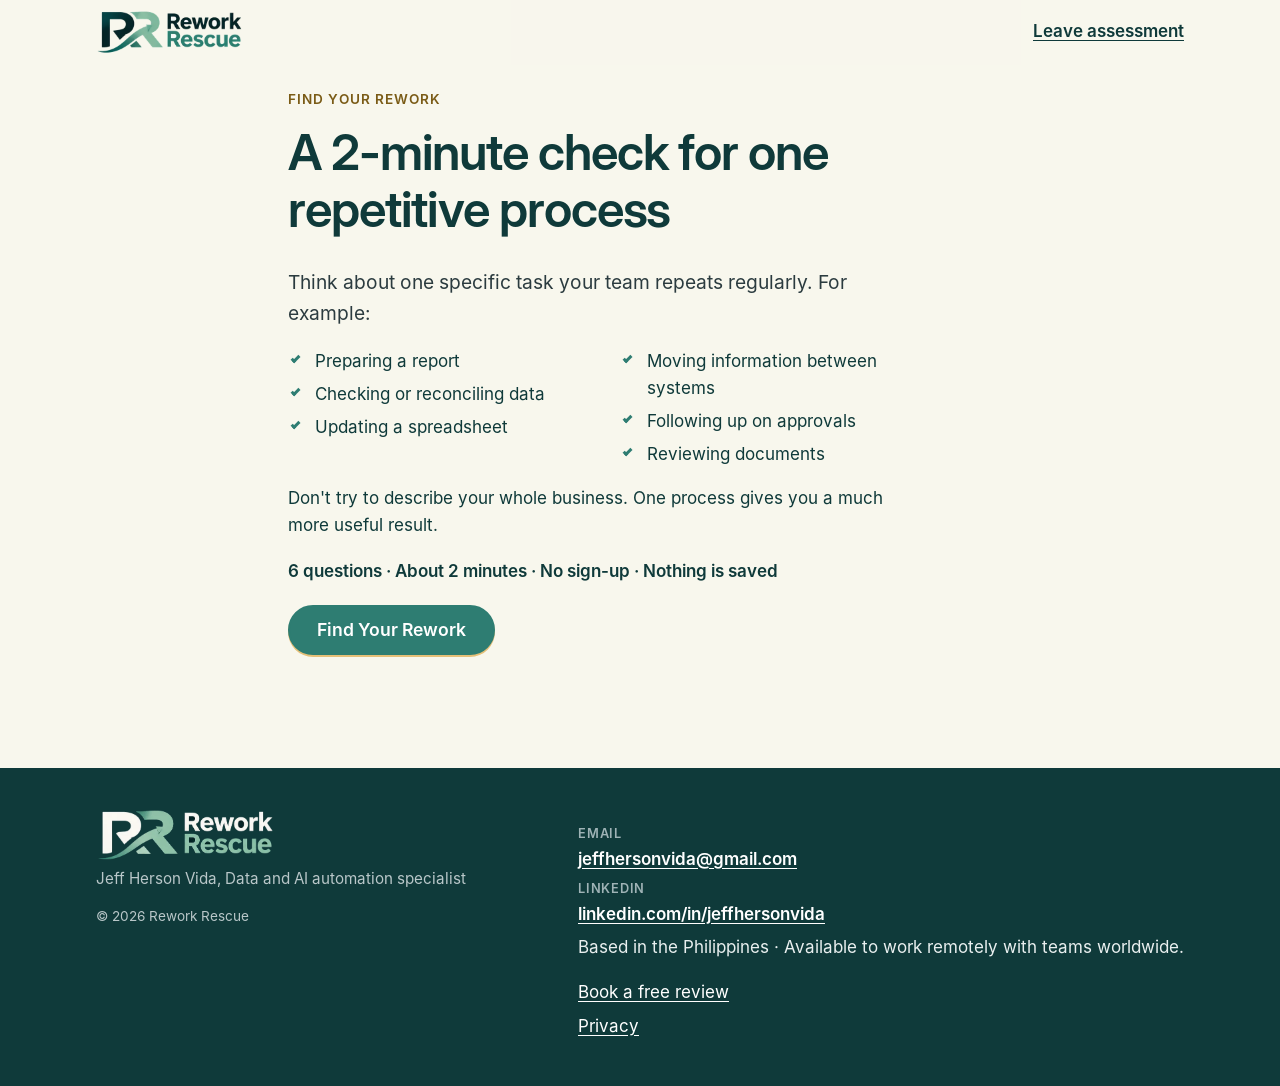
==== commit b8234980: "AI and automation round: automation and AI visible, data background as the reason - Hero: "Less manu" ====
--- a/assessment/index.html
+++ b/assessment/index.html
@@ -44,7 +44,7 @@
     <div class="container footer-inner">
       <div>
         <p class="brand-footer"><img class="brand-logo" src="../assets/brand/logo-dark-header.webp" width="537" height="156" alt="Rework Rescue: Less rework. More real work."></p>
-        <p class="muted">Jeff Herson Vida, Data &amp; Operations Specialist | Reporting, Workflow &amp; Automation</p>
+        <p class="muted">Jeff Herson Vida, Data and AI automation specialist</p>
         <p class="muted footer-copy">&copy; 2026 Rework Rescue</p>
       </div>
       <div>
@@ -54,7 +54,7 @@
     <li>Based in the Philippines · Available to work remotely with teams worldwide.</li>
   </ul>
         <ul class="footer-links">
-          <li><a href="../contact/#contact-form-area">Book a free report review</a></li>
+          <li><a href="../contact/#contact-form-area">Book a free review</a></li>
           <li><a href="../privacy/">Privacy</a></li>
         </ul>
       </div>
--- a/assets/styles.css
+++ b/assets/styles.css
@@ -1959,18 +1959,14 @@
 .svc-choose p { margin: 0; }
 
 /* Experience behind the work: compact, three short columns, no cards */
-.exp-list { list-style: none; margin: 1.6rem 0 0; padding: 0; display: grid; grid-template-columns: repeat(3, minmax(0, 1fr)); gap: 1.6rem 2.2rem; }
-.exp { padding-top: 0.9rem; border-top: 3px solid var(--svc); }
-.exp h3 { font-size: 1.12rem; margin: 0 0 0.35rem; }
-.exp p { margin: 0; color: var(--ink-soft, var(--ink)); }
-.exp-note { margin: 1.4rem 0 0; font-size: 0.92rem; color: var(--muted); max-width: 46rem; }
-@media (max-width: 52rem) { .exp-list { grid-template-columns: minmax(0, 1fr); gap: 1.1rem; } }
 
 /* How I work: the process heading above the four steps */
 .steps-h { margin: 2.6rem 0 0.4rem; font-size: clamp(1.2rem, 2vw, 1.45rem); }
 
 /* Booking: the second supporting line */
 .book-sub { margin: 0.6rem 0 0; max-width: 40em; color: rgba(255, 255, 255, 0.85); }
+.book-alt { margin: 0.6rem 0 0; max-width: 40em; font-size: 0.95rem; color: rgba(255, 255, 255, 0.85); }
+.book-alt a { text-decoration: underline; text-underline-offset: 0.15em; }
 
 /* Live example report: what the Booked number counts, and the definitions */
 .dm-unit { display: block; font-size: 0.78rem; font-weight: 500; opacity: 0.8; margin-top: 0.1rem; }
@@ -2170,23 +2166,6 @@
 @keyframes pv-ring { 0% { filter: drop-shadow(0 0 0 rgba(63, 95, 143, 0.6)); } 50% { filter: drop-shadow(0 0 5px rgba(63, 95, 143, 0.55)); } 100% { filter: drop-shadow(0 0 0 rgba(63, 95, 143, 0)); } }
 
 /* ---- Experience: a dark band with the 8+ figure ---- */
-.section.experience { background: var(--ink); color: #dfe9e6; }
-.experience h2, .experience h3 { color: #fff; }
-.experience .lede { color: #dfe9e6; }
-.experience .exp p { color: #c9d8d4; }
-.experience .exp-note { color: #a9bdb8; }
-.exp-head { display: grid; grid-template-columns: minmax(0, 15rem) minmax(0, 1fr); gap: 1rem 3rem; align-items: center; }
-.exp-stat { margin: 0; display: grid; grid-template-columns: auto auto; justify-content: start; align-items: baseline; }
-.exp-num, .exp-plus { font-family: var(--display); font-weight: 600; font-size: clamp(4.5rem, 3rem + 5vw, 7.5rem); line-height: 0.9; color: var(--signal); font-variant-numeric: tabular-nums; letter-spacing: -0.03em; }
-.exp-plus { transition: opacity 0.3s ease, transform 0.4s var(--ease-out); }
-.motion .exp-head.rv .exp-plus { opacity: 0; transform: translateY(-6px); }
-.motion .exp-head.rv .exp-stat.is-counted .exp-plus { opacity: 1; transform: none; }
-.exp-stat-l { grid-column: 1 / -1; margin-top: 0.7rem; max-width: 15rem; font-weight: 600; color: #fff; line-height: 1.35; }
-.exp-intro h2 { margin-top: 0; }
-.experience .exp { border-top-width: 2px; }
-.experience .exp.svc-data { --svc: #78c2a4; } .experience .exp.svc-workflow { --svc: var(--signal); } .experience .exp.svc-systems { --svc: #9db6e0; }
-.exp-list { margin-top: 2.4rem; }
-@media (max-width: 52rem) { .exp-head { grid-template-columns: minmax(0, 1fr); } }
 
 /* ---- How I work: a timeline that draws, with each step arriving as the line reaches it ---- */
 .how-section .steps-h { margin: 0.4rem 0 0; max-width: 40rem; }
@@ -2235,9 +2214,6 @@
 /* Buttons everywhere: a slightly springier lift */
 .btn:hover:not([disabled]) { transition-timing-function: var(--ease-out); }
 /* fixes after first QA */
-.exp-stat { display: block; }
-.exp-num, .exp-plus { display: inline-block; }
-.exp-stat-l { display: block; }
 .hero-actions { display: grid; grid-template-columns: auto auto; justify-content: start; align-items: center; column-gap: 1.4rem; row-gap: 0.45rem; }
 .hero-cta-main { display: contents; }
 .hero-cta-main .btn { grid-column: 1; grid-row: 1; }
@@ -2423,9 +2399,6 @@
 @media (max-width: 56rem) { .dm-report { top: var(--header-h); } }
 
 /* ==== Credibility pass (Nov 2026): demo at a glance, experience highlights, location ==== */
-.exp-kind { margin: 2.2rem 0 0; font-size: 0.75rem; font-weight: 700; letter-spacing: 0.08em; text-transform: uppercase; color: var(--signal); }
-.exp-kind + .exp-list { margin-top: 0.9rem; }
-.exp-close { margin: 1.8rem 0 0; max-width: 46rem; font-size: 1.05rem; color: #fff; }
 .about-where { margin: 1rem 0 0; font-size: 0.92rem; color: var(--muted); }
 
 /* ==== Hero card: weekly operations report (Nov 2026). Figures and issue lines come from heroSummary(). ==== */
@@ -2504,20 +2477,6 @@
 
 
 /* ==== Expert-review pass (Nov 2026): example first project in How I work ==== */
-.example-project { max-width: 52rem; margin: 2.4rem 0 0; padding: 1.3rem 1.4rem 1.2rem; border-radius: 14px; background: var(--card); border: 1px solid var(--line); }
-.example-project-k { margin: 0 0 0.3rem; font-size: 0.75rem; font-weight: 700; letter-spacing: 0.08em; text-transform: uppercase; color: var(--teal); }
-.example-project .handover-h { margin: 0 0 0.9rem; }
-.example-project-dl { display: grid; gap: 0.8rem; margin: 0; }
-.example-project-dl > div { display: grid; grid-template-columns: 9rem minmax(0, 1fr); gap: 0.2rem 1rem; }
-.example-project-dl dt { font-weight: 700; color: var(--ink); }
-.example-project-dl dd { margin: 0; }
-.example-project .handover-list { columns: 1; }
-.example-project .handover-list li { margin-bottom: 0.35rem; }
-.example-project .handover-note { margin-top: 0.9rem; }
-@media (max-width: 40rem) {
-  .example-project { padding: 1.1rem 1rem; }
-  .example-project-dl > div { grid-template-columns: minmax(0, 1fr); }
-}
 .cta-micro-2 { white-space: nowrap; }
 @media (max-width: 30rem) {
   .cta-micro-sep { display: none; }
@@ -3279,10 +3238,6 @@
 .wt-due { width: 9.5rem; white-space: nowrap; font-variant-numeric: tabular-nums; }
 .wt-row.is-flag .wt-ref { box-shadow: inset 3px 0 0 var(--warn-line); }
 .wt-row.is-done .wt-task, .wt-row.is-done .wt-cust, .wt-row.is-done .wt-due { color: var(--muted); }
-.wt-sel, .wt-in { width: 100%; min-height: 2.5rem; padding: 0.25rem 0.5rem; border: 1px solid var(--line); border-radius: 8px; background: #fff; font: inherit; font-size: 0.9rem; color: var(--ink); }
-.wt-in::placeholder { color: #8a6516; opacity: 1; }
-.wt-sel.is-missing, .wt-in.is-missing { border-color: var(--warn-line); background: var(--warn-bg); }
-.wt-row.is-done .wt-sel { color: var(--muted); }
 .wt-tag { padding: 0.05rem 0.45rem; border-radius: 999px; background: var(--error-bg); color: var(--error); font-size: 0.72rem; font-style: normal; font-weight: 700; }
 .wt-blank { color: #8a6516; font-style: italic; }
 .wt-temp { margin: 0.6rem 0 0; font-size: 0.82rem; color: var(--muted); }
@@ -3392,6 +3347,8 @@
 .lx-report h3 { margin: 0.15rem 0 0; font-size: 1.25rem; }
 .lx-report h3:focus { outline: none; }
 .lx-rep-sub { margin: 0.1rem 0 0.8rem; font-size: 0.88rem; color: var(--muted); }
+.lx-rep-sub:has(+ .lx-rep-carry) { margin-bottom: 0.15rem; }
+.lx-rep-carry { margin: 0 0 0.8rem; font-size: 0.85rem; color: var(--muted); }
 .lx-kpis { list-style: none; display: grid; grid-template-columns: repeat(3, minmax(0, 1fr)); gap: 0.45rem; margin: 0 0 0.9rem; padding: 0; }
 .lx-kpi { display: grid; align-content: start; margin: 0; padding: 0.6rem 0.7rem; border-radius: 12px; line-height: 1.25; font-size: 0.84rem; font-weight: 600; color: var(--ink); }
 .lx-kpi strong { font-family: var(--display); font-size: 2.1rem; line-height: 1.05; font-variant-numeric: tabular-nums; }
@@ -3549,22 +3506,12 @@
 .svc-layer-tag { margin: auto 0 0; padding-top: 1rem; }
 .svc-layer-tag::before { content: ""; display: block; height: 1px; background: var(--line); margin-bottom: 0.8rem; }
 .svc-layer-tag { font-size: 0.86rem; font-weight: 700; color: var(--svc); }
-.svc-checks { position: relative; margin: 2.2rem 0 0; padding: 1.3rem 1.5rem 1.2rem; border-radius: 14px; background: #e8f1ef; border: 1px solid #b9d3cd; border-left: 6px solid var(--svc-data); }
-.svc-checks::before { content: ""; position: absolute; left: 12%; right: 12%; top: -1.2rem; height: 1.2rem; border: 2px dashed #9fc2ba; border-bottom: 0; border-radius: 12px 12px 0 0; }
-.svc-checks-k { margin: 0 0 0.35rem; font-size: 0.78rem; font-weight: 700; letter-spacing: 0.08em; text-transform: uppercase; color: var(--svc-data); }
-.svc-checks h3 { font-size: 1.25rem; margin: 0 0 0.45rem; max-width: 40rem; }
-.svc-checks > p { margin: 0 0 0.8rem; color: var(--ink); max-width: 44rem; }
-.svc-checks-list { list-style: none; margin: 0; padding: 0; display: flex; flex-wrap: wrap; gap: 0.5rem; }
-.svc-checks-list li { margin: 0; padding: 0.3rem 0.8rem; border-radius: 999px; background: #fff; border: 1px solid #b9d3cd; font-size: 0.92rem; font-weight: 600; color: var(--ink); }
-#services .example-project { margin-top: 2.4rem; }
 @media (max-width: 56rem) {
   .svc-layers { grid-template-columns: minmax(0, 1fr); gap: 2.1rem; max-width: 40rem; }
   .svc-layer:not(:last-child)::after { content: "\2193"; right: auto; left: 50%; top: auto; bottom: -1.95rem; transform: translateX(-50%); }
-  .svc-checks::before { display: none; }
 }
 @media (max-width: 40rem) {
   .svc-layer { padding: 1.1rem 1rem 1rem; }
-  .svc-checks { padding: 1.1rem 1rem; }
 }
 @media (forced-colors: active) { .svc-layer-n { border: 1px solid CanvasText; } }
 @media print { .svc-layer-core { box-shadow: none; } }
@@ -3907,7 +3854,7 @@
 .hx-result b { color: #a33b2f; margin-right: 0.25rem; }
 .hx-result svg { flex: none; width: 1.4rem; height: 1.4rem; fill: none; stroke: var(--red); stroke-width: 2; stroke-linecap: round; stroke-linejoin: round; }
 /* Report */
-.hx-report { padding: 0.8rem; border-radius: 16px; background: #fff; border: 1px solid #cfe5d6; box-shadow: 0 16px 34px -22px rgba(36, 101, 92, 0.6); transition: opacity 0.4s ease 1.2s, transform 0.5s var(--ease-out) 1.2s; }
+.hx-report { padding: 0.8rem; border-radius: 16px; background: #fff; border: 1px solid #cfe5d6; box-shadow: 0 16px 34px -22px rgba(36, 101, 92, 0.6); transition: opacity 0.35s ease 0.55s, transform 0.45s var(--ease-out) 0.55s; } /* 2.5 s cycle (11 Nov): built by about 1.25 s */
 .hx-is-today .hx-report { opacity: 0; transform: translateY(12px) scale(0.97); transition-delay: 0s; transition-duration: 0.25s; }
 .hx-cols > * { transition: opacity 0.4s ease var(--d, 0s), transform 0.5s var(--ease-out) var(--d, 0s); }
 .hx-actions { --d: 1.45s; } .hx-sum { --d: 1.6s; }
@@ -3946,14 +3893,14 @@
 .hx-pause:focus-visible { outline: 3px solid var(--focus); outline-offset: 2px; }
 /* The transformation: issues give way to checks stage by stage (Capture, then Move, then See) */
 .hx-is-after .hx-checks li { animation: hx-in 0.4s var(--ease-out) both; }
-.hx-is-after .svc-systems .hx-checks li { animation-delay: calc(0.45s + var(--i, 0) * 0.08s); }
-.hx-is-after .svc-workflow .hx-checks li { animation-delay: calc(0.75s + var(--i, 0) * 0.08s); }
-.hx-is-after .svc-data .hx-checks li { animation-delay: calc(1.05s + var(--i, 0) * 0.08s); }
+.hx-is-after .svc-systems .hx-checks li { animation-delay: calc(0.15s + var(--i, 0) * 0.05s); }
+.hx-is-after .svc-workflow .hx-checks li { animation-delay: calc(0.3s + var(--i, 0) * 0.05s); }
+.hx-is-after .svc-data .hx-checks li { animation-delay: calc(0.45s + var(--i, 0) * 0.05s); }
 .hx-checks li:nth-child(2) { --i: 1; } .hx-checks li:nth-child(3) { --i: 2; } .hx-checks li:nth-child(4) { --i: 3; }
-.hx-is-after .svc-systems { animation: hx-glow 0.9s ease 0.35s both; }
-.hx-is-after .svc-workflow { animation: hx-glow 0.9s ease 0.65s both; }
-.hx-is-after .svc-data { animation: hx-glow 0.9s ease 0.95s both; }
-.hx-is-after .hx-valid { animation: hx-pop 0.5s var(--ease-out) 1.45s both; }
+.hx-is-after .svc-systems { animation: hx-glow 0.7s ease 0.1s both; }
+.hx-is-after .svc-workflow { animation: hx-glow 0.7s ease 0.25s both; }
+.hx-is-after .svc-data { animation: hx-glow 0.7s ease 0.4s both; }
+.hx-is-after .hx-valid { animation: hx-pop 0.4s var(--ease-out) 0.85s both; }
 @keyframes hx-in { from { opacity: 0; transform: translateX(-6px); } }
 @keyframes hx-glow { 0% { box-shadow: 0 0 0 0 rgba(31, 138, 85, 0.45); } 40% { box-shadow: 0 0 0 5px rgba(31, 138, 85, 0.25); } 100% { box-shadow: 0 8px 18px -14px rgba(18, 38, 43, 0.45); } }
 @keyframes hx-pop { 0% { transform: scale(0.6); opacity: 0; } 70% { transform: scale(1.08); } 100% { transform: scale(1); opacity: 1; } }
@@ -4078,3 +4025,39 @@
 /* Booking: "Try again" is a full-size tap target. */
 .bk-link[data-retry] { min-height: 44px; padding: 0 0.6rem; margin-left: 0.4rem; }
 .lx-next .btn span { margin-left: 0.35rem; }
+
+/* 11 Nov panel quick wins: cost of doing nothing, booking after the live example, sign-off in the final section. */
+.pain-cost { margin: 1.8rem 0 0; max-width: 44em; color: var(--muted); font-size: 1.02rem; line-height: 1.6; }
+.pain-cost + .pain-bridge { margin-top: 0.9rem; }
+.samples-cta { display: flex; align-items: center; justify-content: space-between; gap: 1rem 1.5rem; flex-wrap: wrap; margin: 1rem 0 0; padding: 1.1rem 1.25rem; border-radius: 14px; background: var(--card); border: 1px solid var(--line); }
+.samples-cta-t { margin: 0; font-family: var(--display); font-weight: 600; font-size: 1.2rem; line-height: 1.3; color: var(--ink); letter-spacing: -0.01em; }
+@media (max-width: 40rem) { .samples-cta .demo-after-cta, .samples-cta .demo-after-cta .btn { width: 100%; } .samples-cta .demo-after-cta .btn { justify-content: center; } }
+.book-sign { margin: 0.5rem 0 0; font-family: var(--display); font-style: italic; font-weight: 600; font-size: 1.15rem; color: var(--signal); }
+/* Written review as a second main option (11 Nov customer panel, decision D). */
+.cta-pair { display: flex; flex-wrap: wrap; gap: 0.8rem 1rem; align-items: flex-start; }
+.samples-cta-n { flex-basis: 100%; margin: 0; font-size: 0.92rem; color: var(--muted); }
+.book-written { margin: 1rem 0 0; display: flex; flex-wrap: wrap; align-items: center; gap: 0.8rem 1.2rem; max-width: 46em; }
+.book-written-t { margin: 0; flex: 1 1 22rem; font-size: 0.95rem; color: rgba(255, 255, 255, 0.85); }
+.book-written-t strong { color: #fff; }
+@media (max-width: 40rem) { .cta-pair, .cta-pair .demo-after-cta, .cta-pair .btn, .book-written .btn { width: 100%; } .cta-pair .btn, .book-written .btn { justify-content: center; } }
+
+/* AI and automation round (11 Nov 2026, late): the "how" line in Services, "See it working on this page"
+   (three of Jeff's own builds, each with its steps and a "try it" link) and the tools line in About. */
+.svc-intro .svc-intro-how { color: var(--teal-dark); font-weight: 700; }
+.built-section .lede { margin-bottom: 0; }
+.built-cards { list-style: none; margin: 1.8rem 0 0; padding: 0; display: grid; grid-template-columns: repeat(3, minmax(0, 1fr)); gap: 1.2rem; align-items: stretch; }
+.built-card { margin: 0; display: flex; flex-direction: column; background: var(--card); border: 1px solid var(--line); border-top: 4px solid var(--teal); border-radius: var(--radius); padding: 1.2rem 1.2rem 1rem; box-shadow: var(--shadow); }
+.built-card h3 { margin: 0 0 0.35rem; font-size: 1.15rem; }
+.built-k { margin: 0 0 0.4rem; font-size: 0.78rem; font-weight: 700; letter-spacing: 0.08em; text-transform: uppercase; color: var(--accent); }
+.built-what { margin: 0 0 0.7rem; color: var(--muted); }
+.built-steps { margin: 0 0 0.8rem; padding-left: 1.25rem; display: grid; gap: 0.35rem; font-size: 0.95rem; }
+.built-steps li { margin: 0; padding-left: 0.15rem; }
+.built-steps li::marker { color: var(--teal); font-weight: 700; }
+.built-safe { margin: 0 0 0.8rem; padding: 0.55rem 0.7rem; background: var(--info-bg); border-radius: 8px; font-size: 0.92rem; }
+.built-tools { margin: auto 0 0.3rem; font-size: 0.82rem; color: var(--muted); }
+.built-try { margin: 0; font-weight: 700; }
+.built-try a { display: inline-flex; align-items: center; gap: 0.35rem; min-height: 44px; color: var(--teal-dark); }
+.built-note { margin: 1.1rem 0 0; font-size: 0.88rem; color: var(--muted); }
+.about-tools { font-size: 0.9rem; color: var(--muted); }
+.about-tools strong { color: var(--ink); }
+@media (max-width: 900px) { .built-cards { grid-template-columns: 1fr; } }
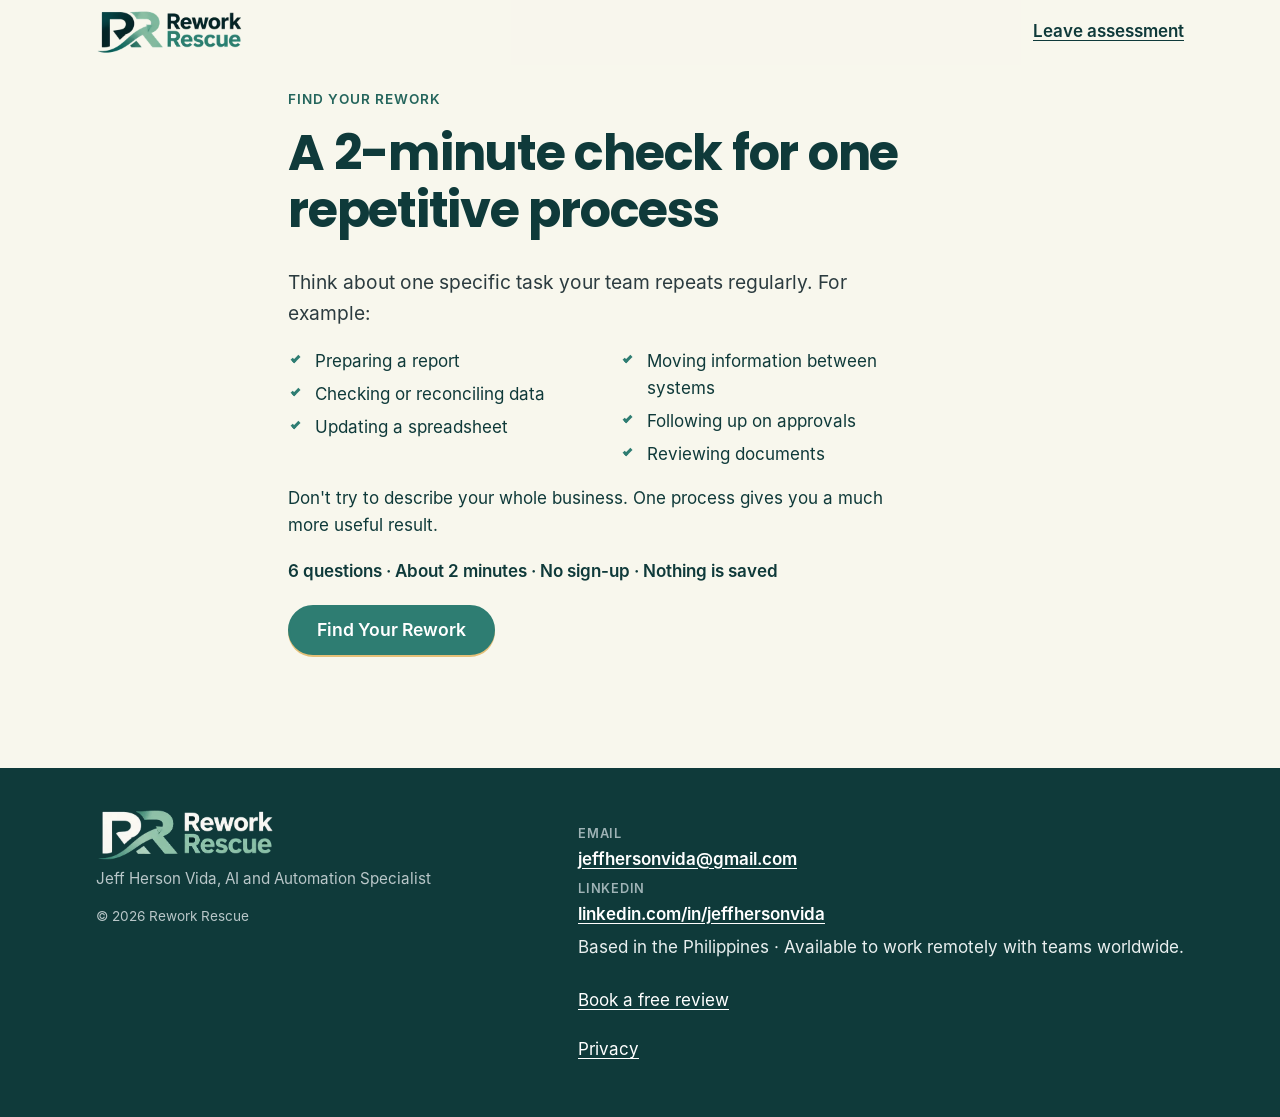
==== commit f5ffeeae: "ChatGPT pre-publish fixes (15 Nov): privacy section for the new hero, AI and Automation Specialist t" ====
--- a/assessment/index.html
+++ b/assessment/index.html
@@ -44,7 +44,7 @@
     <div class="container footer-inner">
       <div>
         <p class="brand-footer"><img class="brand-logo" src="../assets/brand/logo-dark-header.webp" width="537" height="156" alt="Rework Rescue: Less rework. More real work."></p>
-        <p class="muted">Jeff Herson Vida, Data and AI automation specialist</p>
+        <p class="muted">Jeff Herson Vida, AI and Automation Specialist</p>
         <p class="muted footer-copy">&copy; 2026 Rework Rescue</p>
       </div>
       <div>
--- a/assets/styles.css
+++ b/assets/styles.css
@@ -1,8 +1,8 @@
-/* Fonts: Inter (text) and Inter Display (headings), SIL Open Font License (assets/fonts/OFL-Inter.txt), Latin subset, self-hosted.
+/* Fonts: Inter (text) and Poppins Bold (headings, matching the logo wordmark), SIL Open Font License (assets/fonts/OFL-Inter.txt, OFL-Poppins.txt), Latin subset, self-hosted.
    One file per weight; the ranges map the stylesheet's heavier heading weights onto SemiBold so nothing is synthesised. */
 @font-face { font-family: "Inter"; src: url("fonts/inter-regular.woff") format("woff"); font-weight: 300 500; font-style: normal; font-display: swap; }
 @font-face { font-family: "Inter"; src: url("fonts/inter-semibold.woff") format("woff"); font-weight: 600 900; font-style: normal; font-display: swap; }
-@font-face { font-family: "Inter Display"; src: url("fonts/interdisplay-semibold.woff") format("woff"); font-weight: 500 900; font-style: normal; font-display: swap; }
+@font-face { font-family: "Poppins"; src: url("fonts/poppins-bold.woff") format("woff"); font-weight: 500 900; font-style: normal; font-display: swap; }
 /* Restrained, high-contrast business styling. System fonts for body text; one self-hosted display font (no third-party requests). */
 :root {
   --ink: #0f3a3a;
@@ -28,7 +28,7 @@
   --error-bg: #fdeceb;
   --radius: 10px;
   --shadow: 0 1px 2px rgba(28, 42, 46, 0.08);
-  --display: "Inter Display", "Inter", "Segoe UI", "Helvetica Neue", Arial, system-ui, sans-serif;
+  --display: "Poppins", "Inter", "Segoe UI", "Helvetica Neue", Arial, system-ui, sans-serif;
   --sans: "Inter", system-ui, -apple-system, "Segoe UI", Roboto, "Helvetica Neue", Arial, sans-serif;
 }
 
@@ -4061,3 +4061,380 @@
 .about-tools { font-size: 0.9rem; color: var(--muted); }
 .about-tools strong { color: var(--ink); }
 @media (max-width: 900px) { .built-cards { grid-template-columns: 1fr; } }
+
+/* ---- Seven-section page (12 Nov consolidation) ---- */
+/* Closed rows: examples, proof steps, implementation note, 30-day terms, previous roles. */
+.fold { margin-top: 0.8rem; border-top: 1px solid var(--line); }
+.fold > summary { list-style: none; cursor: pointer; display: flex; align-items: center; justify-content: space-between; gap: 1rem; min-height: 44px; padding: 0.55rem 0; font-weight: 700; color: var(--teal-dark); }
+.fold > summary::-webkit-details-marker { display: none; }
+.fold > summary::after { content: ""; flex: none; width: 0.5rem; height: 0.5rem; margin-right: 0.3rem; border-right: 2px solid var(--teal); border-bottom: 2px solid var(--teal); transform: rotate(45deg) translateY(-2px); transition: transform 0.25s ease; }
+.fold[open] > summary::after { transform: rotate(-135deg) translateY(-2px); }
+.fold > summary:hover { text-decoration: underline; text-underline-offset: 3px; }
+.fold > :not(summary) { margin-top: 0.2rem; }
+@media (prefers-reduced-motion: reduce) { .fold > summary::after { transition: none; } }
+
+.fit-who { margin: -0.4rem 0 1.4rem; font-size: 1.05rem; color: var(--muted); }
+
+.svc-get { margin: 2.2rem 0 0; padding: 1.3rem 1.4rem; border-radius: 16px; background: var(--card); border: 1px solid var(--line); box-shadow: var(--shadow); }
+.svc-get h3 { margin: 0 0 0.7rem; font-size: 1.25rem; }
+.svc-get ul { margin: 0; padding: 0; list-style: none; display: grid; grid-template-columns: repeat(auto-fit, minmax(16rem, 1fr)); gap: 0.45rem 1.4rem; }
+.svc-get li { position: relative; margin: 0; padding-left: 1.6rem; }
+.svc-get li::before { content: ""; position: absolute; left: 0.2rem; top: 0.35em; width: 0.45rem; height: 0.8rem; border-right: 2px solid var(--teal); border-bottom: 2px solid var(--teal); transform: rotate(45deg); }
+
+.built-strip { margin: 2.2rem 0 0; padding: 1.4rem 1.4rem 1.2rem; border-radius: 18px; background: #e9efeb; border: 1px solid var(--line); scroll-margin-top: 5rem; }
+.built-strip > h3 { margin: 0; font-size: 1.35rem; }
+.built-strip .anchor { display: block; position: relative; top: -5rem; }
+.built-cards-2 { grid-template-columns: repeat(2, minmax(0, 1fr)); margin-top: 1rem; }
+.built-card .built-more { margin: 0 0 0.8rem; }
+.built-card .built-more .built-steps { margin-bottom: 0.4rem; }
+@media (max-width: 900px) { .built-cards-2 { grid-template-columns: 1fr; } }
+
+.svc-how { margin-top: 1.6rem; }
+.svc-how .lx-impl-t h3 { margin: 0.2rem 0 0.5rem; font-size: 1.2rem; }
+.svc-how .lx-impl-t p { margin: 0 0 0.5rem; }
+.demo-after-solo { justify-content: flex-start; background: transparent; border: 0; padding: 0; margin-left: 0; }
+
+.how-section .eyebrow + h2 { max-width: 40rem; }
+.how-30 { margin-top: 0.6rem; }
+.how-30 .how-note { margin: 0 0 0.4rem; }
+.how-need { margin: 1.6rem 0 0; max-width: 52rem; }
+
+.about-prev { margin: 0 0 0.4rem; }
+.about-more { margin: 0 0 1rem; }
+.about-more .about-roles { margin-top: 0.3rem; }
+
+.book-solo { grid-template-columns: minmax(0, 1fr); max-width: 52rem; }
+.book-data { margin: 1.2rem 0 0.4rem; font-weight: 600; }
+
+/* ---- UX review fixes (12 Nov, senior UI/UX review) ---- */
+/* P1: the approach card in How it works (moved from the end of How I can help) */
+.how-approach { max-width: 52rem; margin: 1.4rem 0 0.4rem; padding: 1.2rem 1.4rem; border-radius: 16px; background: var(--card); border: 1px solid var(--line); box-shadow: var(--shadow); }
+.how-approach p { margin: 0 0 0.5rem; }
+.how-approach p:last-child { margin-bottom: 0; }
+.how-approach-note { font-weight: 600; color: var(--lx-green, #1f6b43); }
+.how-approach .lx-impl-cost { font-size: 0.92rem; color: var(--muted); }
+.how-30 { max-width: 52rem; margin-top: 1rem; }
+.how-section .demo-after-solo { margin-top: 1.4rem; }
+#services .demo-after-solo { margin-top: 1.8rem; }
+/* P1: booking section starts on the same left edge as every other section */
+.container.book-solo { max-width: 70rem; }
+.book-solo > .book-main { max-width: 52rem; }
+/* P1: 44px tap target for the phone header button */
+@media (max-width: 52rem) { .header-cta { min-height: 44px; } }
+
+/* P2: the service cards' closed rows line up */
+.svc-layer .svc-job { flex: 1 0 auto; }
+.svc-layer .svc-ex { margin-top: auto; }
+/* P2: What you get, heading left and two columns on wide screens (no orphan row) */
+@media (min-width: 56.25rem) {
+  .svc-get { display: grid; grid-template-columns: 12rem minmax(0, 1fr); gap: 1.4rem; align-items: start; }
+  .svc-get h3 { margin: 0.1rem 0 0; }
+  .svc-get ul { grid-template-columns: repeat(2, minmax(0, 1fr)); }
+}
+/* P2: the problems heading uses the shared H2 size */
+#fit h2 { font-size: clamp(1.5rem, 3.4vw, 2.1rem); }
+/* P2: closing section, written review stacked under its own line */
+.book-written { display: block; margin-top: 1.4rem; padding-top: 1.1rem; border-top: 1px solid rgba(255, 255, 255, 0.2); }
+.book-written-t { margin: 0 0 0.8rem; }
+.fold-dark { border-top-color: rgba(255, 255, 255, 0.2); margin-top: 0.9rem; }
+.fold-dark > summary { color: #fff; }
+.fold-dark > summary::after { border-color: var(--signal); }
+.fold-dark p { margin: 0 0 0.6rem; font-size: 0.95rem; color: rgba(255, 255, 255, 0.85); }
+
+/* P3: About photo stays alongside the text on wide screens */
+@media (min-width: 52.01rem) { .about-section .photo-card { position: sticky; top: 6rem; } }
+/* P3: steps stay the same height (the 30-day terms sit under the steps) */
+@media (min-width: 52.01rem) { .steps-row li { align-self: start; } }
+/* P3: tighter proof cards on phones */
+@media (max-width: 40rem) { .built-strip { padding: 1.1rem 0.9rem 1rem; } .built-card { padding: 1rem 1rem 0.8rem; } }
+.svc-layer .svc-layer-tag { margin: 0 0 0.4rem; padding-top: 0; }
+.svc-layer .svc-layer-tag::before { display: none; }
+
+/* ---- QA fixes after go-live (12 Nov) ---- */
+/* P1: the hidden phone booking bar can't take keyboard focus */
+@media (max-width: 40rem) {
+  .mobile-cta { visibility: hidden; transition: transform 0.25s ease, visibility 0s linear 0.25s; }
+  .mobile-cta.is-shown { visibility: visible; transition-delay: 0s; }
+}
+/* P2: the chat button doesn't cover the hero caption on laptops */
+@media (min-width: 64rem) { .hx-cap { padding-right: 5rem; } }
+/* P2: no zoom on focus in iOS (16px), readable disclaimers */
+@media (max-width: 47.99rem) { .ast-input { font-size: 1rem; } }
+.hx-cap, .ast-note { font-size: 0.8125rem; }
+/* P3: tap targets */
+.nav-cta .btn { min-height: 44px; }
+.nav-toggle { min-height: 44px; }
+.hx-pause { min-height: 44px; }
+.ast-invite-close { width: 2.75rem; height: 2.75rem; }
+.footer-links a { min-height: 44px; line-height: 40px; }
+.cred-name { min-height: 44px; line-height: 44px; }
+/* P3: hero priority chips carry meaning, so at least 12px */
+.hx-actions em { font-size: 0.75rem; }
+/* P3: tablet widths line up */
+@media (min-width: 48rem) and (max-width: 63.99rem) {
+  .hero .hv-actions .btn { max-width: 22rem; }
+  .svc-layers { max-width: none; }
+}
+/* P3: LinkedIn button text centred when it wraps */
+.about-link .btn { text-align: center; justify-content: center; }
+
+/* B1: written-review link under hero buttons */
+.hero-actions .hv-written { grid-column: 1 / -1; margin: 0.15rem 0 0; font-size: 0.95rem; color: var(--muted, #5b6770); }
+.hero-actions .hv-written a { font-weight: 600; color: var(--teal-dark); text-decoration: underline; text-underline-offset: 0.2em; display: inline-block; padding: 0.7rem 0.2rem; margin: -0.7rem 0; }
+.book-written { scroll-margin-top: 6rem; }
+
+/* ---- Previous professional experience (12 Nov, v3): compact case studies, before/after process rows and a small synthetic sample. Static, no inline styles (CSP). ---- */
+.exp-section .eyebrow + h2 { max-width: 40rem; }
+.exp-lede { margin: 0.6rem 0 0; max-width: 46rem; font-size: 1.1rem; }
+.exp-case { margin-top: 2rem; padding-top: 1.5rem; border-top: 1px solid var(--line); }
+.exp-lede + .exp-case { margin-top: 1.6rem; }
+.exp-top { display: flex; flex-wrap: wrap; align-items: center; justify-content: space-between; gap: 0.4rem 1rem; margin: 0 0 0.4rem; }
+.exp-cat { margin: 0; font-size: 0.78rem; font-weight: 700; letter-spacing: 0.08em; text-transform: uppercase; color: var(--accent); }
+.exp-case h3 { margin: 0 0 0.6rem; font-size: 1.5rem; max-width: 40rem; }
+.exp-problem { margin: 0 0 1rem; max-width: 46rem; }
+.exp-problem strong, .exp-row strong { color: var(--teal-dark); }
+.exp-body { display: grid; grid-template-columns: minmax(0, 1.5fr) minmax(0, 1fr); gap: 1.2rem 2rem; align-items: start; }
+.exp-row { margin: 0 0 0.6rem; font-size: 0.98rem; }
+.exp-sample { margin: 0; padding: 0.8rem 0.9rem 0.7rem; background: var(--card); border: 1px solid var(--line); border-radius: 10px; }
+.exp-sample figcaption { margin: 0.5rem 0 0; font-size: 0.82rem; color: var(--muted); }
+.dash-h { margin: 0 0 0.45rem; font-size: 0.78rem; font-weight: 700; letter-spacing: 0.06em; text-transform: uppercase; color: var(--muted); }
+.dash-table { width: 100%; border-collapse: collapse; font-size: 0.9rem; }
+.dash-table th { text-align: left; font-size: 0.76rem; font-weight: 700; letter-spacing: 0.04em; text-transform: uppercase; color: var(--muted); padding: 0.35rem 0.5rem; border-bottom: 2px solid var(--line); }
+.dash-table td { padding: 0.5rem 0.5rem; border-bottom: 1px solid var(--line); vertical-align: middle; }
+.dash-table tbody tr:last-child td { border-bottom: 0; }
+.dash-table td:first-child { font-weight: 600; white-space: nowrap; }
+.pill { display: inline-block; padding: 0.12rem 0.55rem; border-radius: 999px; font-size: 0.78rem; font-weight: 700; white-space: nowrap; border: 1px solid transparent; }
+.pill-neutral { background: #eceae0; color: #3d4a4d; border-color: var(--line); }
+.pill-amber { background: var(--warn-bg); color: #7a5410; border-color: var(--warn-line); }
+.pill-ok { background: #dcede9; color: #17564b; border-color: #a9d0c8; }
+.exp-more { margin: 0.8rem 0 0.8rem; max-width: 46rem; }
+.exp-checks { list-style: none; margin: 0.2rem 0 0.7rem; padding: 0; display: grid; gap: 0.45rem; font-size: 0.95rem; }
+.exp-checks li { margin: 0; padding-left: 0.8rem; border-left: 3px solid var(--teal); }
+.exp-more p { margin: 0 0 0.5rem; font-size: 0.95rem; }
+.exp-case .built-tools { margin: 0; }
+@media (max-width: 900px) { .exp-body { grid-template-columns: 1fr; } }
+@media (max-width: 40rem) {
+  .exp-case h3 { font-size: 1.3rem; }
+  .exp-sample { padding: 0.7rem 0.7rem 0.6rem; }
+  .dash-table th, .dash-table td { padding-left: 0.3rem; padding-right: 0.3rem; }
+}
+
+/* ---- Meter case study v4 (12 Nov): before/after panels as the centrepiece, supporting two-column row ---- */
+.flow2 { display: grid; grid-template-columns: minmax(0, 1fr) minmax(0, 1.5fr); gap: 1rem; margin: 0 0 1.4rem; }
+.fpanel { border: 1px solid; border-radius: 14px; padding: 1rem 1rem 0.9rem; }
+.fpanel-before { background: #f7f0ed; border-color: #e6d3cb; }
+.fpanel-after { background: #eaf3f1; border-color: #b8d8d1; }
+.fp-head { display: flex; align-items: center; gap: 0.6rem; margin: 0 0 0.8rem; }
+.fp-tag { padding: 0.15rem 0.6rem; border-radius: 6px; font-size: 0.78rem; font-weight: 800; letter-spacing: 0.08em; text-transform: uppercase; }
+.fpanel-before .fp-tag { background: #ecd6cf; color: #8a2f25; }
+.fpanel-after .fp-tag { background: #cfe6e1; color: #17564b; }
+.fp-title { margin: 0; font-size: 1.05rem; font-weight: 700; color: var(--ink); }
+.fp-steps { list-style: none; margin: 0; padding: 0; display: flex; gap: 1rem; }
+.fp-steps li { position: relative; flex: 1 1 0; min-width: 0; margin: 0; padding: 0.7rem 0.4rem 0.75rem; background: rgba(255, 255, 255, 0.8); border-radius: 10px; text-align: center; font-size: 0.9rem; font-weight: 700; line-height: 1.25; color: var(--ink); }
+.fp-steps li:not(:last-child)::after { content: "\2192" / ""; position: absolute; right: -0.95rem; top: 1.3rem; width: 0.9rem; text-align: center; color: var(--muted); font-weight: 700; }
+.fp-ico { display: block; margin: 0 auto 0.35rem; color: var(--teal); }
+.fpanel-before .fp-ico { color: #8a5a50; }
+.fp-ico svg { display: block; margin: 0 auto; fill: none; stroke: currentColor; stroke-width: 1.6; stroke-linecap: round; stroke-linejoin: round; }
+.fp-steps li.bad { background: var(--warn-bg); box-shadow: inset 0 0 0 1px var(--warn-line); color: #7a5410; }
+.fp-steps li.bad .fp-ico { color: #8a6516; }
+.fp-sub { display: block; margin-top: 0.3rem; font-size: 0.8rem; font-weight: 400; line-height: 1.3; color: var(--muted); }
+.fp-cap { margin: 0.8rem 0 0; font-size: 0.9rem; color: var(--muted); }
+.exp-h { margin: 0 0 0.5rem; font-size: 1.05rem; font-family: var(--sans); }
+.exp-built { margin: 0 0 0.6rem; padding-left: 1.2rem; display: grid; gap: 0.3rem; font-size: 0.98rem; }
+.exp-built li::marker { color: var(--teal); }
+.exp-evidence { margin: 0.6rem 0 0; display: flex; flex-wrap: wrap; gap: 0.3rem 1.4rem; font-size: 0.92rem; color: var(--muted); }
+.exp-evidence strong { font-size: 1.1rem; color: var(--teal-dark); }
+.exp-label { margin: 0 0 0.5rem; font-size: 0.82rem; font-weight: 700; color: var(--muted); }
+.fold-lab { display: flex; flex-wrap: wrap; align-items: baseline; gap: 0 0.7rem; }
+.fold-sub { font-size: 0.88rem; font-weight: 400; color: var(--muted); }
+@media (max-width: 900px) {
+  .flow2 { grid-template-columns: 1fr; }
+  .fp-steps { flex-direction: column; gap: 0.3rem; }
+  .fp-steps li { display: flex; align-items: flex-start; gap: 0.7rem; text-align: left; padding: 0.55rem 0.7rem; }
+  .fp-steps li:not(:last-child)::after { content: none; }
+  .fp-ico { margin: 0.05rem 0 0; flex: none; }
+  .fp-ico svg { margin: 0; width: 22px; height: 22px; }
+  .fp-sub { margin-top: 0.15rem; }
+}
+.cell-sub { display: block; margin-top: 0.1rem; font-size: 0.8rem; font-weight: 400; color: var(--muted); }
+.obs-down { font-weight: 600; }
+.obs-down::before { content: "\25BC" / ""; margin-right: 0.35rem; font-size: 0.7rem; color: #a4161a; }
+
+/* ---- Compact on phones (12 Nov): same content, less scrolling. Desktop and tablet unchanged. ---- */
+.exp-sample-m { display: none; }
+@media (max-width: 40rem) {
+  .exp-sample { display: none; }
+  .exp-sample-m { display: block; margin: 0.2rem 0 0; }
+  .exp-sample-m .exp-label { margin-top: 0.2rem; }
+  .exp-sample-m figcaption, .exp-sample-m .exp-cap { margin: 0.5rem 0 0.4rem; font-size: 0.82rem; color: var(--muted); }
+  .m-hide { display: none; }
+  .fp-sub { display: none; }
+  .fpanel-before .fp-steps { flex-direction: row; flex-wrap: wrap; gap: 0.35rem 0.2rem; }
+  .fpanel-before .fp-steps li { flex: 0 0 auto; max-width: 100%; display: inline-flex; align-items: center; padding: 0.3rem 0.6rem; font-size: 0.85rem; text-align: left; }
+  .fpanel-before .fp-ico { display: none; }
+  .fpanel-before .fp-steps li:not(:last-child)::after { content: "\2192" / ""; position: static; width: auto; margin-left: 0.5rem; margin-right: -0.35rem; }
+  .fp-cap { margin-top: 0.6rem; }
+}
+
+/* ---- Bridge lines and the sample written scope (12 Nov, evening) ---- */
+.exp-bridge { margin: 0 0 1rem; max-width: 46rem; padding-left: 0.8rem; border-left: 3px solid var(--teal); font-size: 0.97rem; color: var(--muted); }
+.how-scope { margin: 1rem 0 0; }
+.scope-doc { margin: 0.7rem 0 0.3rem; padding: 1rem 1.1rem 0.9rem; background: var(--card); border: 1px solid var(--line); border-radius: 10px; max-width: 52rem; }
+.scope-title { margin: 0 0 0.4rem; font-weight: 700; color: var(--ink); }
+.scope-list { margin: 0; }
+.scope-list > div { display: grid; grid-template-columns: 11rem minmax(0, 1fr); gap: 0.2rem 1rem; padding: 0.55rem 0; border-bottom: 1px solid var(--line); }
+.scope-list dt { font-size: 0.9rem; font-weight: 700; color: var(--teal-dark); }
+.scope-list dd { margin: 0; font-size: 0.95rem; }
+.scope-note { margin: 0.7rem 0 0; font-size: 0.85rem; color: var(--muted); }
+@media (max-width: 40rem) { .scope-list > div { grid-template-columns: 1fr; } .scope-doc { padding: 0.8rem 0.8rem 0.7rem; } }
+/* Mid widths (tablets, small laptops, phones in "desktop site" mode ~980px): the hero stacks into one column.
+   Line the visual up with the copy on the left and let both use the full width, instead of a narrow text
+   column with a separately centred card and empty space on the right. */
+@media (min-width: 52.01rem) and (max-width: 75rem) {
+  .hero-v3 .hero-copy { max-width: none; }
+  .hero-v3 .hero-sub { max-width: 40rem; }
+  .hero-v3 .hv-cred { max-width: 40rem; }
+  .hero-v3 .hx { max-width: none; margin-inline: 0; }
+  .hero-v3 .h1-accent { display: block; width: fit-content; }
+}
+
+/* ===== Direction A, logo-led (13 Nov 2026) =====
+   The logo sets the identity: Poppins Bold headings like the wordmark, deep teal text, teal green as the main accent,
+   warm gold only for small emphasis (headline underline, button edge). No blue, purple or brown as brand colours;
+   red, amber and green stay as status colours. */
+:root { --accent: #24655c; --svc-systems: #0f3a3a; --svc-workflow: #2e7d72; --svc-data: #1f7a4a; --gold-line: #d9a441; }
+h1, h2, h3 { font-weight: 700; letter-spacing: -0.025em; }
+.hero-v3 h1 { letter-spacing: -0.035em; line-height: 1.08; font-size: clamp(2.05rem, 4vw, 3.3rem); }
+.hero-v3 .h1-accent { color: var(--teal); }
+.hero-v3 .hero-pill { background: #dcefe4; color: var(--ink); }
+.hv-swoosh { stroke: var(--gold-line); stroke-width: 4; }
+.hx-hint { color: var(--teal) !important; }
+.hx-step.svc-systems, .hx-step.svc-workflow, .hx-step.svc-data { background: #f1f8f4; }
+.hx-step.svc-workflow .hx-ic, .hv-tile.svc-workflow > svg { stroke: var(--teal); }
+.hx-kpi.is-open { background: #e3efec; }
+.hx-sum { background: #f1f8f4; border-color: #cfe5d8; }
+.hx-sum .hx-col-t svg { stroke: var(--teal); fill: #dcefe4; }
+.hx-sum li::before { background: var(--teal); }
+.hx-sum small { color: var(--accent) !important; }
+.hx-review { background: #dcefe4; color: var(--ink); }
+
+/* ===== Final page (15 Nov 2026): proof-first hero, five-step flow, What I automate, checks band, proof + results ===== */
+/* Hero copy */
+.rr-chip { display: flex; align-items: flex-start; gap: 0.55rem; max-width: 30rem; margin: 0.2rem 0 0; font-size: 0.95rem; color: var(--ink); }
+.rr-chip svg { flex: none; width: 1.25rem; height: 1.25rem; margin-top: 0.12rem; fill: none; stroke: var(--teal); stroke-width: 2; stroke-linecap: round; stroke-linejoin: round; }
+.rr-chip a { font-weight: 700; }
+.rr-hero .hero-sub { max-width: 32rem; }
+@media (max-width: 52rem) {
+  .rr-hero .hero-copy > .hero-actions { margin-bottom: 0.9rem; }
+  .rr-hero .hero-copy > .rr-chip { order: 5; margin-bottom: 1.4rem; }
+  .rr-hero .hero-grid > .hero-preview { order: 6; }
+}
+
+/* Hero flow: the base styles are the final frame. .rf-run plays the steps (src/demo/flow.js). */
+.rf { position: relative; margin: 0 0 0 auto; max-width: 34rem; width: 100%; padding: 1.1rem 1.2rem 0.8rem; background: rgba(255, 255, 255, 0.94); border: 1px solid var(--line); border-radius: 18px; box-shadow: 0 30px 60px -32px rgba(18, 38, 43, 0.45); --amber: #8a5200; --amber-bg: #fcefd6; --green: #1f6b43; --green-bg: #e2f3e8; }
+.rf-steps { list-style: none; margin: 0; padding: 0; position: relative; }
+.rf-steps::before { content: ""; position: absolute; left: 0.85rem; top: 1rem; bottom: 1.4rem; width: 2px; background: #dcebe5; }
+.rf-step { position: relative; margin: 0; padding: 0 0 0.75rem 2.6rem; display: grid; grid-template-columns: 9.5rem minmax(0, 1fr); align-items: center; gap: 0.3rem 0.8rem; transition: opacity 0.45s ease, transform 0.45s ease; }
+.rf-step:last-child { padding-bottom: 0.3rem; }
+.rf-k { margin: 0; font-size: 0.9rem; font-weight: 700; color: var(--ink); line-height: 1.25; }
+.rf-n { position: absolute; left: 0; top: 50%; transform: translateY(calc(-50% - 0.35rem)); width: 1.75rem; height: 1.75rem; display: grid; place-items: center; border-radius: 50%; background: var(--teal); color: #fff; font-size: 0.82rem; font-weight: 700; box-shadow: 0 0 0 4px #fff; }
+.rf-step:last-child .rf-n { transform: translateY(calc(-50% - 0.15rem)); }
+.rf-card { margin: 0; padding: 0.55rem 0.75rem; border-radius: 10px; background: #fbfaf5; border: 1px solid var(--line); font-size: 0.86rem; line-height: 1.35; color: var(--ink); transition: box-shadow 0.3s ease, background-color 0.3s ease; }
+.rf-mail b { display: block; font-size: 0.8rem; color: var(--muted); font-weight: 600; }
+.rf-fields { list-style: none; display: flex; flex-wrap: wrap; gap: 0.3rem; padding: 0.45rem; background: #f1f8f4; border-color: #cfe5d8; }
+.rf-fields li { margin: 0; padding: 0.15rem 0.5rem; border-radius: 999px; background: #fff; border: 1px solid #cfe5d8; font-size: 0.8rem; font-weight: 600; white-space: nowrap; }
+.rf-fields li.is-missing { background: var(--amber-bg); border-color: #e7c27a; color: var(--amber); }
+.rf-fields small { margin-right: 0.3rem; font-weight: 500; color: var(--muted); }
+.rf-row { display: flex; align-items: center; flex-wrap: wrap; gap: 0.3rem 0.6rem; background: #fff; }
+.rf-ref { font-weight: 700; color: var(--teal-dark); }
+.rf-owner { margin-left: auto; }
+.rf-owner > span { display: inline-flex; padding: 0.1rem 0.5rem; border-radius: 999px; font-size: 0.78rem; font-weight: 700; }
+.rf-owner .rf-pre { background: var(--amber-bg); color: var(--amber); }
+.rf-owner .rf-post { background: var(--green-bg); color: var(--green); }
+.rf-alert { display: flex; align-items: center; gap: 0.45rem; background: var(--amber-bg); border-color: #e7c27a; color: var(--amber); font-weight: 700; }
+.rf-alert svg, .rf-done svg { flex: none; width: 1.05rem; height: 1.05rem; fill: none; stroke: currentColor; stroke-width: 2.2; stroke-linecap: round; stroke-linejoin: round; }
+.rf-approve { display: flex; align-items: center; justify-content: space-between; flex-wrap: wrap; gap: 0.35rem 0.6rem; background: #fff; font-weight: 600; min-height: 4.2rem; align-content: center; }
+.rf-btn { padding: 0.25rem 0.8rem; border-radius: 999px; background: var(--teal); color: #fff; font-size: 0.8rem; font-weight: 700; }
+.rf-done { display: inline-flex; align-items: center; gap: 0.35rem; padding: 0.2rem 0.65rem; border-radius: 999px; background: var(--green-bg); color: var(--green); font-size: 0.8rem; font-weight: 700; }
+.rf-ok .rf-n { background: var(--green); }
+.rf-flag .rf-n { background: #c98a12; }
+.rf-pre { display: none !important; }
+.rf-cap { display: flex; align-items: center; justify-content: space-between; gap: 0.5rem; margin: 0.6rem 0 0; padding-top: 0.5rem; border-top: 1px solid #eeeadf; font-size: 0.8rem; color: var(--muted); }
+.rf-replay { background: none; border: 0; padding: 0.3rem 0.1rem; min-height: 2rem; font: inherit; font-weight: 700; color: var(--teal-dark); cursor: pointer; text-decoration: underline; text-underline-offset: 3px; }
+/* Playing */
+.rf-run .rf-step { opacity: 0.3; }
+.rf-run .rf-step:not(.is-on) .rf-card { box-shadow: none; }
+.rf-run .rf-step.is-on { opacity: 1; }
+.rf-run .rf-step.is-now .rf-card { box-shadow: 0 0 0 3px rgba(46, 125, 114, 0.28); }
+.rf-run .rf-flag.is-now .rf-card { box-shadow: 0 0 0 3px rgba(201, 138, 18, 0.35); animation: rf-nudge 0.5s ease 0.2s 1; }
+.rf-run:not(.is-approved) .rf-post { display: none; }
+.rf-run:not(.is-approved) .rf-pre { display: inline-flex !important; }
+.rf-run.is-approved .rf-ok .rf-card { box-shadow: 0 0 0 3px rgba(31, 107, 67, 0.3); }
+@keyframes rf-nudge { 0%, 100% { transform: none; } 30% { transform: translateX(-3px); } 60% { transform: translateX(3px); } }
+@media (min-width: 52.01rem) and (max-width: 75rem) { .rf { margin: 0; } }
+@media (max-width: 52rem) { .rf { max-width: none; margin: 0 0 1.6rem; } }
+@media (max-width: 30rem) {
+  .rf { padding: 0.9rem 0.85rem 0.6rem; }
+  .rf-step { grid-template-columns: minmax(0, 1fr); padding-left: 2.4rem; gap: 0.25rem; }
+  .rf-n { top: 0; transform: none; }
+  .rf-step:last-child .rf-n { transform: none; }
+  .rf-steps::before { top: 0.5rem; }
+}
+@media (prefers-reduced-motion: reduce) { .rf-step, .rf-card { transition: none; } }
+
+/* What I automate */
+#services { padding-top: 2.5rem; }
+.rr-tiles { list-style: none; margin: 1.4rem 0 0; padding: 0; display: grid; grid-template-columns: repeat(5, minmax(0, 1fr)); gap: 1rem; }
+.rr-tiles li { margin: 0; padding: 1.1rem 1rem 1.15rem; background: var(--card); border: 1px solid var(--line); border-radius: 14px; box-shadow: var(--shadow); }
+.rr-tiles svg { display: block; width: 2.6rem; height: 2.6rem; padding: 0.55rem; margin-bottom: 0.75rem; border-radius: 12px; background: #dcefe4; fill: none; stroke: var(--teal-dark); stroke-width: 1.9; stroke-linecap: round; stroke-linejoin: round; }
+.rr-tiles strong { display: block; font-family: var(--display); font-size: 1.06rem; line-height: 1.25; letter-spacing: -0.01em; margin-bottom: 0.35rem; }
+.rr-tiles span { display: block; font-size: 0.92rem; line-height: 1.45; color: var(--muted); }
+@media (max-width: 62rem) { .rr-tiles { grid-template-columns: repeat(2, minmax(0, 1fr)); } }
+@media (max-width: 40rem) {
+  .rr-tiles { grid-template-columns: minmax(0, 1fr); gap: 0.6rem; }
+  .rr-tiles li { display: grid; grid-template-columns: 2.4rem minmax(0, 1fr); gap: 0 0.8rem; align-items: start; padding: 0.85rem 0.9rem; }
+  .rr-tiles svg { grid-row: span 2; width: 2.4rem; height: 2.4rem; padding: 0.5rem; margin: 0; }
+  .rr-tiles strong { margin-bottom: 0.15rem; }
+}
+
+/* Automation with checks built in */
+.rr-diff { background: var(--ink); color: #fff; }
+.rr-diff h2 { color: #fff; }
+.rr-approach { max-width: 46rem; font-size: 1.12rem; line-height: 1.6; color: #e6f1ec; }
+.rr-approach p:last-child { margin-bottom: 0; color: #fff; font-weight: 600; }
+.rr-approach-note { margin: 1.3rem 0 0; padding-top: 1rem; border-top: 1px solid rgba(255, 255, 255, 0.16); max-width: 46rem; font-size: 0.98rem; color: var(--signal); }
+.rr-diff-list { list-style: none; margin: 1.4rem 0 0; padding: 0; display: grid; grid-template-columns: repeat(4, minmax(0, 1fr)); gap: 1.2rem 1.6rem; }
+.rr-diff-list li { margin: 0; display: flex; gap: 0.7rem; align-items: flex-start; font-size: 1.02rem; line-height: 1.45; }
+.rr-diff-list svg { flex: none; width: 1.8rem; height: 1.8rem; padding: 0.35rem; border-radius: 50%; background: rgba(230, 192, 120, 0.18); fill: none; stroke: var(--signal); stroke-width: 2.6; stroke-linecap: round; stroke-linejoin: round; }
+@media (max-width: 62rem) { .rr-diff-list { grid-template-columns: repeat(2, minmax(0, 1fr)); } }
+@media (max-width: 40rem) { .rr-diff-list { grid-template-columns: minmax(0, 1fr); gap: 0.85rem; } }
+
+/* Proof */
+#built { position: relative; scroll-margin-top: 4.5rem; }
+#built .anchor { position: absolute; top: -4.5rem; }
+#built h2 { margin-bottom: 0; }
+.rr-tools { margin: 0.7rem 0 0; font-size: 0.92rem; color: var(--muted); }
+.rr-tools span { margin-right: 0.5rem; font-size: 0.75rem; font-weight: 700; letter-spacing: 0.08em; text-transform: uppercase; color: var(--accent); }
+.rr-results-h { margin: 2.6rem 0 0; font-size: 1.15rem; scroll-margin-top: 5rem; }
+.rr-results { list-style: none; margin: 1rem 0 0; padding: 0; display: grid; grid-template-columns: repeat(2, minmax(0, 1fr)); gap: 1.2rem; align-items: start; }
+.rr-result { margin: 0; padding: 1.2rem 1.2rem 0.4rem; background: var(--card); border: 1px solid var(--line); border-radius: var(--radius); box-shadow: var(--shadow); }
+.rr-result h4 { margin: 0 0 0.7rem; font-family: var(--display); font-size: 1.12rem; line-height: 1.3; }
+.rr-nums { display: flex; flex-wrap: wrap; gap: 0.6rem 1.6rem; margin: 0 0 0.9rem; font-size: 0.9rem; color: var(--muted); line-height: 1.35; }
+.rr-nums span { flex: 1 1 9rem; }
+.rr-nums strong { display: block; font-family: var(--display); font-size: 1.7rem; line-height: 1.1; color: var(--teal); }
+.rr-result .exp-bridge { margin-bottom: 0.4rem; }
+.rr-more[open] { padding-bottom: 0.8rem; }
+.rr-more > p { font-size: 0.95rem; }
+.rr-more .flow2 { grid-template-columns: minmax(0, 1fr); }
+.rr-more .exp-sample { display: block; margin: 0 0 1rem; }
+.rr-more .exp-more { margin-top: 0.4rem; }
+@media (max-width: 52rem) { .rr-results { grid-template-columns: minmax(0, 1fr); } }
+@media (max-width: 40rem) { .rr-result { padding: 1rem 1rem 0.3rem; } .rr-nums strong { font-size: 1.45rem; } }
+
+/* How it works: the delivery standards under the steps (15 Nov) */
+.rr-standards { margin: 1.4rem 0 0; padding: 1.1rem 1.2rem 0.6rem; background: var(--card); border: 1px solid var(--line); border-radius: 14px; max-width: 52rem; }
+.rr-standards h3 { margin: 0 0 0.6rem; font-size: 1.05rem; }
+.rr-standards ul { list-style: none; padding: 0; margin: 0; display: grid; grid-template-columns: repeat(2, minmax(0, 1fr)); gap: 0.3rem 1.4rem; }
+.rr-standards li { position: relative; padding-left: 1.5rem; font-size: 0.95rem; }
+.rr-standards li::before { content: ""; position: absolute; left: 0.15rem; top: 0.35rem; width: 0.7rem; height: 0.4rem; border-left: 2px solid var(--teal); border-bottom: 2px solid var(--teal); transform: rotate(-45deg); }
+@media (max-width: 40rem) { .rr-standards ul { grid-template-columns: minmax(0, 1fr); } }
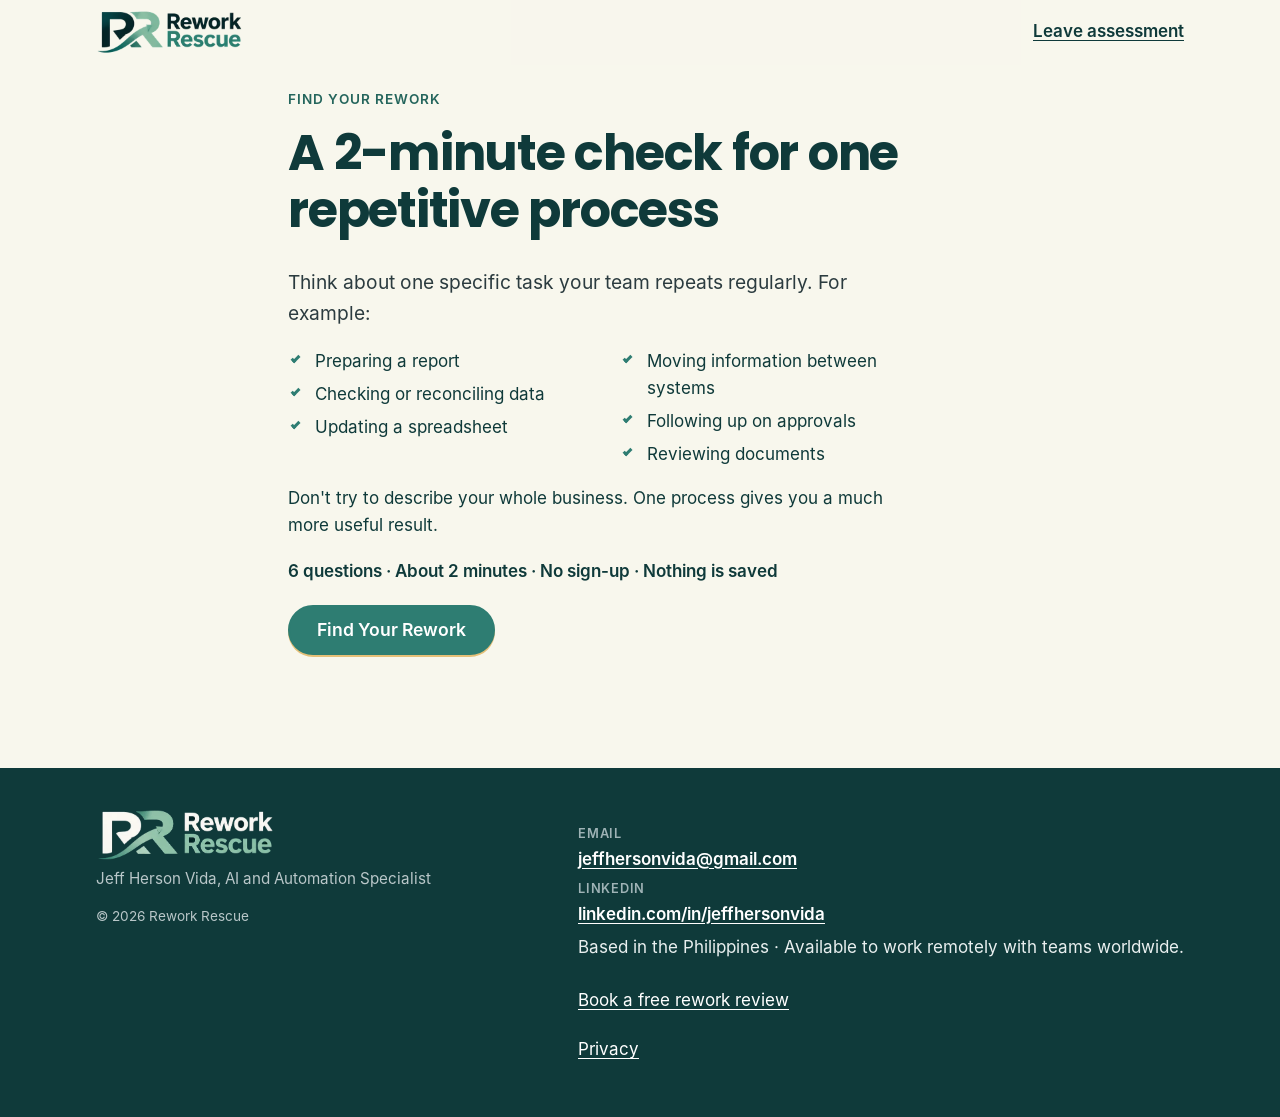
==== commit 922059bb: "ChatGPT refinements: plainer steps, 30 days of fixes, tracker, rework-review buttons Co-Authored-By:" ====
--- a/assessment/index.html
+++ b/assessment/index.html
@@ -54,7 +54,7 @@
     <li>Based in the Philippines · Available to work remotely with teams worldwide.</li>
   </ul>
         <ul class="footer-links">
-          <li><a href="../contact/#contact-form-area">Book a free review</a></li>
+          <li><a href="../contact/#contact-form-area">Book a free rework review</a></li>
           <li><a href="../privacy/">Privacy</a></li>
         </ul>
       </div>
--- a/assets/styles.css
+++ b/assets/styles.css
@@ -1559,34 +1559,46 @@
 .ast-body { flex: 1; overflow-y: auto; padding: 1rem; display: flex; flex-direction: column; gap: 0.7rem; overscroll-behavior: contain; }
 .ast-welcome { display: flex; gap: 0.65rem; align-items: flex-start; }
 .ast-welcome img { width: 56px; height: 56px; flex: none; }
+.ast-welcome-text { min-width: 0; display: flex; flex-direction: column; gap: 0.55rem; }
+.ast-welcome-text .ast-msg { max-width: 100%; }
 .ast-log { display: flex; flex-direction: column; gap: 0.6rem; }
 .ast-msg { margin: 0; padding: 0.6rem 0.85rem; border-radius: 14px; max-width: 85%; font-size: 0.95rem; line-height: 1.45; white-space: pre-wrap; overflow-wrap: anywhere; }
 .ast-msg-bot { align-self: flex-start; background: var(--tint); color: var(--ink); border-top-left-radius: 4px; }
 .ast-msg-me { align-self: flex-end; background: var(--teal); color: #fff; border-top-right-radius: 4px; }
-.ast-starters { display: flex; flex-direction: column; align-items: flex-start; gap: 0.45rem; padding-left: calc(56px + 0.65rem); }
-.ast-chip { background: var(--card); border: 1px solid var(--teal); color: var(--teal-dark); border-radius: 999px; padding: 0.45rem 0.95rem; font: inherit; font-size: 0.9rem; line-height: 1.3; text-align: left; cursor: pointer; }
+.ast-starters { display: flex; flex-direction: column; align-items: flex-start; gap: 0.55rem; margin-top: 0.3rem; padding: 0.8rem 0 0 calc(56px + 0.65rem); border-top: 1px solid var(--line); }
+.ast-chip { min-height: 2.75rem; max-width: 100%; background: var(--card); border: 1px solid var(--teal); color: var(--teal-dark); border-radius: 999px; padding: 0.5rem 0.95rem; font: inherit; font-size: 0.9rem; line-height: 1.3; text-align: left; cursor: pointer; }
 .ast-chip:hover { background: var(--info-bg); }
-.ast-book-row { align-self: flex-start; }
+.ast-book-row { align-self: flex-start; display: flex; flex-direction: column; align-items: flex-start; gap: 0.45rem; }
+.ast-book-q { margin: 0; font-size: 0.92rem; color: var(--ink); }
 .ast-book { font-size: 0.95rem; min-height: 2.5rem; padding: 0.45rem 1.1rem; }
 .ast-typing { display: inline-flex; gap: 0.3rem; padding: 0.75rem 0.9rem; }
 .ast-typing span { width: 0.45rem; height: 0.45rem; border-radius: 50%; background: var(--muted); opacity: 0.4; animation: ast-dot 1.2s infinite ease-in-out; }
 .ast-typing span:nth-child(2) { animation-delay: 0.15s; }
 .ast-typing span:nth-child(3) { animation-delay: 0.3s; }
 @keyframes ast-dot { 0%, 80%, 100% { opacity: 0.3; } 40% { opacity: 1; } }
-.ast-form { position: relative; display: flex; align-items: flex-end; gap: 0.5rem; padding: 0.65rem 0.75rem 0.4rem; border-top: 1px solid var(--line); }
+.ast-form { position: relative; flex: none; display: flex; align-items: flex-end; gap: 0.5rem; padding: 0.65rem 0.75rem 0.5rem; border-top: 1px solid var(--line); background: var(--card); }
 .ast-input { flex: 1; min-height: 2.6rem; max-height: 120px; resize: none; border: 1px solid var(--line); border-radius: 10px; padding: 0.55rem 0.75rem; font: inherit; font-size: 0.95rem; line-height: 1.4; color: var(--ink); background: var(--card); }
 .ast-input:focus { border-color: var(--teal); }
-.ast-send { flex: none; width: 2.6rem; height: 2.6rem; border: 0; border-radius: 10px; background: var(--teal-dark); color: var(--signal); font-size: 1.05rem; cursor: pointer; }
+.ast-send { flex: none; width: 2.75rem; height: 2.75rem; display: grid; place-items: center; border: 0; border-radius: 10px; background: var(--teal-dark); color: #fff; cursor: pointer; }
+.ast-send svg { width: 1.3rem; height: 1.3rem; fill: none; stroke: currentColor; stroke-width: 2.4; stroke-linecap: round; stroke-linejoin: round; }
+.ast-send:hover:not([disabled]) { background: var(--teal); }
+.ast-send:focus-visible, .ast-input:focus-visible, .ast-close:focus-visible { outline: 3px solid var(--focus); outline-offset: 2px; }
 .ast-send[disabled], .ast-input[disabled] { opacity: 0.55; cursor: not-allowed; }
+.ast-note { flex: none; margin: 0; padding: 0 0.9rem 0.6rem; font-size: 0.75rem; line-height: 1.35; color: var(--muted); background: var(--card); }
+.ast-note a { color: var(--muted); text-underline-offset: 2px; }
+.ast-note a:focus-visible { outline: 3px solid var(--focus); outline-offset: 2px; }
 .ast-trap { position: absolute; left: -9999px; width: 1px; height: 1px; opacity: 0; }
-.ast-note { margin: 0; padding: 0 0.9rem 0.6rem; font-size: 0.75rem; line-height: 1.35; color: var(--muted); }
 @media (prefers-reduced-motion: reduce) { .ast-typing span { animation: none; opacity: 0.6; } .ast-fab { transition: none; } }
 @media (max-width: 40rem) {
   .ast-dock { display: none; }
   .ast-panel { inset: 0; width: 100%; height: 100%; height: 100dvh; border: 0; border-radius: 0; z-index: 60; }
   html.ast-open, html.ast-open body { overflow: hidden; }
   html.ast-open .mobile-cta { visibility: hidden; }
-  .ast-form { padding-bottom: calc(0.4rem + env(safe-area-inset-bottom)); }
+  .ast-form { padding-bottom: 0.5rem; }
+  .ast-note { padding-bottom: calc(0.6rem + env(safe-area-inset-bottom)); }
+  .ast-head { flex: none; }
+  .ast-starters { padding-left: 0; align-items: stretch; }
+  .ast-chip { justify-content: space-between; }
 }
 @media print { .ast-dock, .ast-panel { display: none !important; } }
 
@@ -4160,7 +4172,7 @@
 @media (min-width: 64rem) { .hx-cap { padding-right: 5rem; } }
 /* P2: no zoom on focus in iOS (16px), readable disclaimers */
 @media (max-width: 47.99rem) { .ast-input { font-size: 1rem; } }
-.hx-cap, .ast-note { font-size: 0.8125rem; }
+.hx-cap { font-size: 0.8125rem; }
 /* P3: tap targets */
 .nav-cta .btn { min-height: 44px; }
 .nav-toggle { min-height: 44px; }
@@ -4382,10 +4394,10 @@
 }
 @media (prefers-reduced-motion: reduce) { .rf-step, .rf-card { transition: none; } }
 
-/* What I automate */
+/* Where I can make work easier (services tiles: 3 / 2 / 1 columns) */
 #services { padding-top: 2.5rem; }
-.rr-tiles { list-style: none; margin: 1.4rem 0 0; padding: 0; display: grid; grid-template-columns: repeat(5, minmax(0, 1fr)); gap: 1rem; }
-.rr-tiles li { margin: 0; padding: 1.1rem 1rem 1.15rem; background: var(--card); border: 1px solid var(--line); border-radius: 14px; box-shadow: var(--shadow); }
+.rr-tiles { list-style: none; margin: 1.4rem 0 0; padding: 0; display: grid; grid-template-columns: repeat(3, minmax(0, 1fr)); gap: 1rem; }
+.rr-tiles li { margin: 0; padding: 1.2rem 1.2rem 1.25rem; background: var(--card); border: 1px solid var(--line); border-radius: 14px; box-shadow: var(--shadow); }
 .rr-tiles svg { display: block; width: 2.6rem; height: 2.6rem; padding: 0.55rem; margin-bottom: 0.75rem; border-radius: 12px; background: #dcefe4; fill: none; stroke: var(--teal-dark); stroke-width: 1.9; stroke-linecap: round; stroke-linejoin: round; }
 .rr-tiles strong { display: block; font-family: var(--display); font-size: 1.06rem; line-height: 1.25; letter-spacing: -0.01em; margin-bottom: 0.35rem; }
 .rr-tiles span { display: block; font-size: 0.92rem; line-height: 1.45; color: var(--muted); }
@@ -4403,6 +4415,7 @@
 .rr-approach { max-width: 46rem; font-size: 1.12rem; line-height: 1.6; color: #e6f1ec; }
 .rr-approach p:last-child { margin-bottom: 0; color: #fff; font-weight: 600; }
 .rr-approach-note { margin: 1.3rem 0 0; padding-top: 1rem; border-top: 1px solid rgba(255, 255, 255, 0.16); max-width: 46rem; font-size: 0.98rem; color: var(--signal); }
+.rr-approach-more { margin: 1.1rem 0 0; max-width: 46rem; font-size: 1.02rem; line-height: 1.6; color: #e6f1ec; }
 .rr-diff-list { list-style: none; margin: 1.4rem 0 0; padding: 0; display: grid; grid-template-columns: repeat(4, minmax(0, 1fr)); gap: 1.2rem 1.6rem; }
 .rr-diff-list li { margin: 0; display: flex; gap: 0.7rem; align-items: flex-start; font-size: 1.02rem; line-height: 1.45; }
 .rr-diff-list svg { flex: none; width: 1.8rem; height: 1.8rem; padding: 0.35rem; border-radius: 50%; background: rgba(230, 192, 120, 0.18); fill: none; stroke: var(--signal); stroke-width: 2.6; stroke-linecap: round; stroke-linejoin: round; }
@@ -4438,3 +4451,473 @@
 .rr-standards li { position: relative; padding-left: 1.5rem; font-size: 0.95rem; }
 .rr-standards li::before { content: ""; position: absolute; left: 0.15rem; top: 0.35rem; width: 0.7rem; height: 0.4rem; border-left: 2px solid var(--teal); border-bottom: 2px solid var(--teal); transform: rotate(-45deg); }
 @media (max-width: 40rem) { .rr-standards ul { grid-template-columns: minmax(0, 1fr); } }
+#chat-assistant { scroll-margin-top: 5.5rem; }
+
+/* ---- 15 Nov refinement round: customer clarity + light visual polish (Jeff + ChatGPT spec) ---- */
+/* Services: customer-tracker definition under the tiles */
+.rr-tracker-note { margin: 1.2rem auto 0; max-width: 52rem; font-size: 0.95rem; line-height: 1.55; color: var(--muted); }
+.rr-tracker-note strong { color: var(--ink); font-weight: 700; }
+
+/* Experience: heading + transparency note split (G) */
+.rr-results-note { margin: 0.35rem 0 1rem; font-size: 0.92rem; color: var(--muted); }
+
+/* Closing CTA: what you leave the free review with (B) — dark section */
+.book-outcome { margin: 1.1rem 0 0; max-width: 40rem; padding-left: 0.9rem; border-left: 3px solid var(--signal); color: rgba(255, 255, 255, 0.93); line-height: 1.55; }
+
+/* V3: the gold positioning line as a set-piece (dark approach band) */
+.rr-approach-note { border-top: 0; padding-top: 0; margin-top: 1.7rem; font-family: var(--display); font-weight: 700; font-size: 1.22rem; line-height: 1.45; letter-spacing: -0.01em; }
+.rr-approach-note::before { content: ""; display: block; width: 3rem; height: 3px; border-radius: 2px; background: var(--signal); margin-bottom: 0.85rem; }
+
+/* V6: demo "Try it" links read as small buttons */
+.built-try a { padding: 0.5rem 1.05rem; border: 1.5px solid var(--teal); border-radius: 999px; background: var(--card); text-decoration: none; }
+.built-try a:hover, .built-try a:focus-visible { background: var(--info-bg); color: var(--teal-dark); }
+
+/* A5: small arrow movement on hover (demo links) */
+.built-try a span[aria-hidden] { transition: transform 0.15s ease; }
+.built-try a:hover span[aria-hidden], .built-try a:focus-visible span[aria-hidden] { transform: translateX(3px); }
+
+/* A3: subtle service-tile hover lift */
+.rr-tiles li { transition: box-shadow 0.15s ease; }
+.rr-tiles li:hover { box-shadow: 0 6px 18px rgba(15, 58, 58, 0.12); }
+@media (prefers-reduced-motion: no-preference) {
+  .rr-tiles li { transition: transform 0.15s ease, box-shadow 0.15s ease; }
+  .rr-tiles li:hover { transform: translateY(-3px); }
+}
+
+/* V5 (optional): About photo frame accent echoing the gold */
+.about-section .photo-card { position: relative; z-index: 0; }
+.about-section .photo-card::after { content: ""; position: absolute; inset: 1rem -0.85rem -0.85rem 1rem; border: 2px solid var(--signal); border-radius: 18px; z-index: -1; }
+
+/* ---- 15 Nov visual round 2: eyebrows, approach icons, signature strokes, count-ups ---- */
+/* V1: eyebrows on the dark approach band read in gold */
+.rr-diff .eyebrow { color: var(--signal); }
+
+/* V4: three tiny inline icons in the approach band (look -> build -> keep it simple) */
+.rr-approach-steps { list-style: none; margin: 1.5rem 0 0; padding: 0; display: flex; flex-wrap: wrap; gap: 0.6rem 2rem; }
+.rr-approach-steps li { margin: 0; display: inline-flex; align-items: center; gap: 0.55rem; font-weight: 600; font-size: 0.95rem; color: rgba(255, 255, 255, 0.92); }
+.rr-approach-steps svg { flex: none; width: 1.75rem; height: 1.75rem; padding: 0.35rem; border-radius: 50%; background: rgba(230, 192, 120, 0.18); fill: none; stroke: var(--signal); stroke-width: 2.2; stroke-linecap: round; stroke-linejoin: round; }
+
+/* A1: the hero swoosh draws itself once on load (static line without JS or with reduced motion) */
+@media (prefers-reduced-motion: no-preference) {
+  .motion .hv-swoosh path { stroke-dasharray: 230; stroke-dashoffset: 230; animation: rr-swoosh 0.6s ease-out 0.5s forwards; }
+}
+@keyframes rr-swoosh { to { stroke-dashoffset: 0; } }
+
+/* A2: the approve tick draws on when the flow reaches its final state */
+@media (prefers-reduced-motion: no-preference) {
+  .rf-run.is-approved .rf-done svg path { stroke-dasharray: 24; stroke-dashoffset: 24; animation: rr-tick 0.45s ease-out 0.1s forwards; }
+}
+@keyframes rr-tick { to { stroke-dashoffset: 0; } }
+
+/* ---- 15 Nov commercial clarity round: handover box reworked inside .rr-standards ---- */
+.rr-standards-intro { margin: 0.2rem 0 0.9rem; }
+.rr-standards li strong { display: block; margin-bottom: 0.15rem; }
+.rr-standards ul { gap: 0.8rem 1.4rem; }
+.rr-standards li { font-size: 0.95rem; line-height: 1.5; }
+.rr-standards-note { margin: 1rem 0 0; font-size: 0.88rem; color: var(--muted); }
+
+/* =====================================================================================================
+   SAFETY NET ROUND (Jeff + ChatGPT, 17 Nov 2026): hero strip, interactive tiles, safety-net section + drill
+   ===================================================================================================== */
+/* Hero: one quiet line under the five steps, pointing to the safety-net section */
+.rf-net { display: flex; align-items: flex-start; gap: 0.55rem; margin: 0.7rem 0 0; padding: 0.6rem 0.75rem; border-radius: 10px; background: #eef6f2; border: 1px solid #d3e6dc; font-size: 0.86rem; line-height: 1.4; color: var(--ink); }
+.rf-net svg { flex: none; width: 1.15rem; height: 1.15rem; margin-top: 0.05rem; fill: none; stroke: var(--teal); stroke-width: 2; stroke-linecap: round; stroke-linejoin: round; }
+.rf-net a { font-weight: 700; color: var(--teal-dark); white-space: nowrap; }
+
+/* How I help: tiles become buttons that open a short workflow under their row */
+.rr-tiles-hint { margin: 0.4rem 0 0; font-size: 0.92rem; color: var(--muted); }
+.rr-tiles.is-interactive > li:not(.tile-flow) { padding: 0; }
+.rr-tile { display: block; width: 100%; height: 100%; margin: 0; padding: 1.2rem 1.2rem 1.1rem; border: 0; border-radius: inherit; background: none; font: inherit; color: inherit; text-align: left; cursor: pointer; }
+.rr-tile em { display: inline-flex; align-items: center; gap: 0.3rem; margin-top: 0.7rem; font-style: normal; font-size: 0.85rem; font-weight: 700; color: var(--teal-dark); }
+.rr-tile em::after { content: "\203A"; font-size: 1.1rem; line-height: 1; transition: transform 0.2s ease; }
+.rr-tiles.is-interactive > li { transition: border-color 0.2s ease, box-shadow 0.2s ease, background-color 0.2s ease; }
+.rr-tiles.is-interactive > li:hover { border-color: var(--teal); }
+.rr-tiles.is-interactive > li.is-open { border-color: var(--teal); background: #f2f8f5; box-shadow: 0 0 0 2px rgba(46, 125, 114, 0.2); }
+.rr-tiles > li.is-open .rr-tile em::after { transform: rotate(90deg); }
+.tile-flow { grid-column: 1 / -1; margin: 0; padding: 1.1rem 1.2rem 1rem; border-radius: 14px; background: #fff; border: 1px solid var(--teal); box-shadow: 0 14px 30px -22px rgba(15, 58, 58, 0.45); }
+.tile-flow.is-in { animation: tile-in 0.35s cubic-bezier(0.22, 1, 0.36, 1) 1; }
+@keyframes tile-in { from { opacity: 0; transform: translateY(-6px); } to { opacity: 1; transform: none; } }
+.tile-flow-k { margin: 0 0 0.7rem; font-size: 0.78rem; font-weight: 700; letter-spacing: 0.06em; text-transform: uppercase; color: var(--teal); }
+.tile-flow-steps { list-style: none; margin: 0; padding: 0; display: grid; grid-template-columns: repeat(4, minmax(0, 1fr)); gap: 0.6rem; counter-reset: tf; }
+.tile-flow-steps li { position: relative; margin: 0; padding: 0.6rem 0.7rem 0.6rem 2.3rem; border-radius: 10px; background: var(--tint); font-size: 0.9rem; line-height: 1.4; color: var(--ink); counter-increment: tf; }
+.tile-flow-steps li::before { content: counter(tf); position: absolute; left: 0.6rem; top: 0.6rem; width: 1.3rem; height: 1.3rem; display: grid; place-items: center; border-radius: 50%; background: var(--teal); color: #fff; font-size: 0.72rem; font-weight: 700; }
+.tile-flow-net { display: flex; align-items: flex-start; gap: 0.5rem; margin: 0.75rem 0 0; padding: 0.6rem 0.75rem; border-radius: 10px; background: #fbf3df; border: 1px solid #ecd49b; font-size: 0.9rem; color: #5b3a00; }
+.tile-flow-net svg { flex: none; width: 1.1rem; height: 1.1rem; margin-top: 0.1rem; fill: none; stroke: #8a5a10; stroke-width: 2; stroke-linecap: round; stroke-linejoin: round; }
+@media (max-width: 62rem) { .tile-flow-steps { grid-template-columns: repeat(2, minmax(0, 1fr)); } }
+@media (max-width: 40rem) {
+  .rr-tiles.is-interactive > li:not(.tile-flow) { padding: 0; }
+  .rr-tile { display: grid; grid-template-columns: 2.4rem minmax(0, 1fr); gap: 0 0.8rem; align-items: start; padding: 0.85rem 0.9rem; }
+  .rr-tile svg { grid-row: span 3; }
+  .rr-tile em { grid-column: 2; margin-top: 0.35rem; }
+  .tile-flow-steps { grid-template-columns: minmax(0, 1fr); }
+}
+@media (prefers-reduced-motion: reduce) { .tile-flow.is-in { animation: none; } .rr-tile em::after { transition: none; } }
+
+/* Safety net section */
+.sn-section { background: linear-gradient(180deg, var(--paper), #eef5f1 55%, var(--paper)); }
+.sn-quote { position: relative; max-width: 44rem; margin: 1.2rem 0 0; padding-left: 1rem; border-left: 3px solid var(--signal); font-family: var(--display); font-weight: 700; font-size: clamp(1.15rem, 1.8vw, 1.4rem); line-height: 1.35; color: var(--ink); }
+.sn-grid { display: grid; grid-template-columns: minmax(0, 1fr) minmax(0, 1fr); gap: 2rem; align-items: start; margin-top: 2rem; }
+.sn-list { list-style: none; margin: 0; padding: 0; display: grid; gap: 0.75rem; }
+.sn-list > li { display: grid; grid-template-columns: 2rem minmax(0, 1fr); gap: 0.85rem; margin: 0; padding: 0.95rem 1rem; background: #fff; border: 1px solid var(--line); border-radius: 14px; }
+.sn-n { display: grid; place-items: center; width: 2rem; height: 2rem; border-radius: 50%; background: var(--teal); color: #fff; font-weight: 700; font-size: 0.9rem; }
+.sn-list h3 { margin: 0.2rem 0 0.25rem; font-size: 1.05rem; }
+.sn-list p { margin: 0; font-size: 0.93rem; line-height: 1.5; color: var(--muted); }
+.sn-list .sn-eg { margin-top: 0.4rem; padding-left: 0.7rem; border-left: 2px solid #cfe3d9; font-size: 0.88rem; color: var(--ink); }
+.sn-limits { margin: 1.5rem 0 0; max-width: 46rem; font-size: 0.88rem; color: var(--muted); }
+/* The drill: a run log */
+.sn-drill { position: sticky; top: 6rem; margin: 0; padding: 1.1rem 1.15rem 0.8rem; background: #0f3a3a; border-radius: 18px; color: #e8f2ee; box-shadow: 0 30px 60px -36px rgba(15, 58, 58, 0.8); }
+.sn-drill-k { margin: 0 0 0.8rem; font-size: 0.78rem; font-weight: 700; letter-spacing: 0.08em; text-transform: uppercase; color: var(--signal); }
+.sn-drill-h { margin: -0.4rem 0 0.9rem; font-size: 1.02rem; line-height: 1.35; color: #fff; }
+.sn-log { list-style: none; margin: 0; padding: 0; display: grid; gap: 0.45rem; }
+.sn-row { display: grid; grid-template-columns: 3rem 1.6rem minmax(0, 1fr); gap: 0.5rem; align-items: start; margin: 0; padding: 0.55rem 0.65rem; border-radius: 10px; background: rgba(255, 255, 255, 0.05); font-size: 0.9rem; line-height: 1.45; transition: opacity 0.35s ease, transform 0.4s cubic-bezier(0.22, 1, 0.36, 1), background-color 0.3s ease; }
+.sn-row strong { color: #fff; }
+.sn-row q { display: block; margin-top: 0.35rem; padding: 0.45rem 0.6rem; border-radius: 8px; background: rgba(230, 192, 120, 0.12); color: #f6e6c2; font-style: normal; quotes: none; }
+.sn-t { font-variant-numeric: tabular-nums; font-size: 0.82rem; color: #9fbfb6; padding-top: 0.08rem; }
+.sn-i { display: grid; place-items: center; width: 1.4rem; height: 1.4rem; border-radius: 50%; font-size: 0.72rem; font-weight: 700; background: rgba(255, 255, 255, 0.12); color: #fff; }
+.sn-ok .sn-i { background: #2f8f5b; }
+.sn-bad .sn-i { background: #b4372f; }
+.sn-hold .sn-i { background: #8a6516; font-size: 0.55rem; letter-spacing: -0.05em; }
+.sn-alert .sn-i { background: var(--signal); color: #3a2600; }
+.sn-bad { background: rgba(180, 55, 47, 0.16); }
+.sn-alert { background: rgba(230, 192, 120, 0.1); }
+.sn-cap { display: flex; flex-wrap: wrap; align-items: center; justify-content: space-between; gap: 0.4rem 0.8rem; margin: 0.8rem 0 0; padding-top: 0.6rem; border-top: 1px solid rgba(255, 255, 255, 0.12); font-size: 0.8rem; color: #9fbfb6; }
+.sn-play { min-height: 2.5rem; padding: 0.3rem 0.9rem; border: 1px solid rgba(255, 255, 255, 0.35); border-radius: 999px; background: transparent; font: inherit; font-weight: 700; color: #fff; cursor: pointer; }
+.sn-play:hover { background: rgba(255, 255, 255, 0.1); }
+.sn-drill.is-running .sn-row { opacity: 0; transform: translateY(8px); }
+.sn-drill.is-running .sn-row.is-on { opacity: 1; transform: none; }
+.sn-drill.is-running .sn-bad.is-on { animation: sn-flash 0.9s ease 1; }
+@keyframes sn-flash { 0% { background: rgba(180, 55, 47, 0.45); } 100% { background: rgba(180, 55, 47, 0.16); } }
+@media (max-width: 62rem) { .sn-grid { grid-template-columns: minmax(0, 1fr); } .sn-drill { position: static; } }
+@media (max-width: 30rem) { .sn-row { grid-template-columns: 2.6rem 1.5rem minmax(0, 1fr); font-size: 0.86rem; padding: 0.5rem; } }
+@media (prefers-reduced-motion: reduce) { .sn-row { transition: none; } .sn-drill.is-running .sn-row { opacity: 1; transform: none; } }
+.rr-tile { display: flex; flex-direction: column; align-items: flex-start; justify-content: flex-start; }
+@media (max-width: 40rem) { .rr-tile { display: grid; } }
+.rr-tiles .tile-flow-net svg { width: 1.1rem; height: 1.1rem; padding: 0; margin: 0.1rem 0 0; border-radius: 0; background: none; stroke: #8a5a10; }
+.rr-tiles .tile-flow-steps li { border: 0; box-shadow: none; }
+/* The open panel and its contents are not tiles: undo the tile rules inside it (all widths) */
+.rr-tiles > li.tile-flow { display: block; padding: 1.1rem 1.2rem 1rem; }
+.rr-tiles .tile-flow-steps li { display: block; padding: 0.6rem 0.7rem 0.6rem 2.3rem; }
+.rr-tiles .tile-flow-net strong, .rr-tiles .tile-flow-net span { display: inline; margin: 0; font-family: inherit; font-size: inherit; line-height: inherit; color: inherit; }
+.rr-tiles .tile-flow-net strong { font-weight: 700; }
+@media (max-width: 40rem) { .rr-tiles > li.tile-flow { padding: 0.95rem 0.9rem; } }
+@media (max-width: 40rem) { .rr-tiles.is-interactive > li:not(.tile-flow) { display: block; } }
+/* 17 Nov update: benefit-first section; the drill is optional proof behind a disclosure */
+.sn-section .sn-list { margin-top: 1.8rem; grid-template-columns: repeat(auto-fit, minmax(14.5rem, 1fr)); }
+.sn-limits { margin-top: 1rem; }
+.sn-more { margin-top: 1.4rem; max-width: 46rem; }
+.sn-more > summary { display: inline-flex; align-items: center; gap: 0.5rem; min-height: 2.9rem; padding: 0.55rem 1.1rem; border: 1px solid var(--teal); border-radius: 999px; background: #fff; font-weight: 700; color: var(--teal-dark); cursor: pointer; list-style: none; }
+.sn-more > summary::-webkit-details-marker { display: none; }
+.sn-more > summary::after { content: "\203A"; font-size: 1.2rem; line-height: 1; transition: transform 0.2s ease; }
+.sn-more[open] > summary::after { transform: rotate(90deg); }
+.sn-more > summary:hover { background: #eef6f2; }
+.sn-more .sn-drill { position: static; margin-top: 1rem; }
+.sn-end { background: rgba(47, 143, 91, 0.18); }
+@media (prefers-reduced-motion: reduce) { .sn-more > summary::after { transition: none; } }
+@media (min-width: 62.01rem) {
+  .sn-section .sn-list { grid-template-columns: repeat(6, minmax(0, 1fr)); }
+  .sn-section .sn-list > li { grid-column: span 2; }
+  .sn-section .sn-list > li:nth-child(4), .sn-section .sn-list > li:nth-child(5) { grid-column: span 3; }
+}
+@media (min-width: 40.01rem) and (max-width: 62rem) { .sn-section .sn-list { grid-template-columns: repeat(2, minmax(0, 1fr)); } .sn-section .sn-list > li:nth-child(5) { grid-column: 1 / -1; } }
+@media (max-width: 40rem) { .sn-section .sn-list { grid-template-columns: minmax(0, 1fr); } }
+
+/* ---- Hero (17 Nov, round 8): one business operation, before and after. No mascot: the Rework Rescue logo on the
+   bar is the control. One value, --p (0 = scattered, manual work; 1 = a connected, checked operation), set by
+   autoplay, dragging or the keyboard (src/hero-slider.js), drives the whole scene. Each loose piece of work has a
+   "before" and "after" place, size and angle and turns into its part of the operation as the logo passes: emails,
+   forms, spreadsheets and documents become the incoming work; one email is read by AI into fields (missing phone
+   flagged); the copied spreadsheets become one set of checked records with owners and next steps; "Check this?"
+   becomes the exception sent to a person; the report updates. Work tokens travel the line and the three stops
+   (understand / improve / check) light up in turn. Without JavaScript: the organised state, controls hidden. */
+@property --p { syntax: '<number>'; inherits: true; initial-value: 1; }
+.rx { --p: 1; }
+.hero-v3 .hero-eyebrow { color: var(--teal-dark); letter-spacing: 0.1em; font-size: 0.85rem; margin: 0 0 1rem; }
+.hero-v3 .hero-eyebrow::after { content: ""; display: block; width: 2.6rem; height: 3px; margin-top: 0.55rem; border-radius: 2px; background: var(--teal); }
+.hero-note { display: flex; align-items: center; gap: 0.45rem; margin: 0; font-size: 0.95rem; color: var(--muted); }
+.hero-note svg { width: 1.05rem; height: 1.05rem; flex: none; fill: none; stroke: currentColor; stroke-width: 2; stroke-linecap: round; }
+.rx .hero-grid { position: relative; z-index: 2; }
+.hero-story { position: relative; min-width: 0; }
+.rx-ghosts { display: none; }
+.rx-bg { position: absolute; inset: 0; z-index: -1; pointer-events: none; background: radial-gradient(42rem 26rem at 76% 42%, rgba(186, 228, 211, calc(0.2 + var(--p) * 0.5)), transparent 70%); }
+
+/* the stage */
+.rx-stage { --k: 1cqi; --u: 1cqi; position: relative; margin: 0; aspect-ratio: 100 / 64; container-type: inline-size; }
+.rx-stage svg { fill: none; stroke: currentColor; stroke-width: 2; stroke-linecap: round; stroke-linejoin: round; }
+.mx { --l: clamp(0, calc((var(--p) - var(--a)) / var(--d)), 1); --t: calc(var(--l) * var(--l) * (3 - 2 * var(--l))); position: absolute; left: 0; top: 0; margin: 0; z-index: 3;
+  width: calc((var(--bw) + (var(--aw) - var(--bw)) * var(--t)) * var(--k));
+  height: calc((var(--bh) + (var(--ah) - var(--bh)) * var(--t)) * var(--k));
+  transform: translate(calc((var(--bx) + (var(--ax) - var(--bx)) * var(--t)) * var(--k)), calc((var(--by) + (var(--ay) - var(--by)) * var(--t)) * var(--k))) rotate(calc(var(--br) * (1 - var(--t)) * 1deg)); }
+.mx-b, .mx-a, .mx-layer { position: absolute; inset: 0; overflow: hidden; }
+.mx-b { opacity: clamp(0, calc(1 - var(--t) * 1.8), 1); }
+.mx-a { opacity: clamp(0, calc((var(--t) - 0.35) * 1.8), 1); }
+/* a piece glows teal while it is being worked on */
+.mx::after { content: ""; position: absolute; inset: -3px; z-index: 2; border-radius: calc(1.6 * var(--u)); pointer-events: none; box-shadow: 0 0 0 2px rgba(47, 165, 143, 0.9), 0 0 22px 3px rgba(47, 165, 143, 0.45); opacity: calc(sin(calc(var(--l) * 3.1416rad)) * 0.95); }
+
+/* desktop: before (scattered everywhere) → after (one operations board) */
+.mx-m1     { --a: 0.06; --d: 0.24; --bx: 1;  --by: 2;  --bw: 27; --bh: 9;  --br: -5; --ax: 2;  --ay: 14; --aw: 17.5; --ah: 5; }
+.mx-form   { --a: 0.12; --d: 0.24; --bx: 3;  --by: 18; --bw: 25; --bh: 9;  --br: 3;  --ax: 2;  --ay: 21; --aw: 17.5; --ah: 5; }
+.mx-fu     { --a: 0.2;  --d: 0.26; --bx: 8;  --by: 50; --bw: 15; --bh: 5.5; --br: -6; --ax: 40; --ay: 47; --aw: 21; --ah: 5.5; }
+.mx-m2     { --a: 0.26; --d: 0.26; --bx: 28; --by: 4;  --bw: 26; --bh: 9;  --br: 4;  --ax: 21; --ay: 5;  --aw: 26; --ah: 15; }
+.mx-doc    { --a: 0.32; --d: 0.26; --bx: 30; --by: 29; --bw: 17; --bh: 18; --br: -4; --ax: 2;  --ay: 35; --aw: 17.5; --ah: 5; }
+.mx-check  { --a: 0.46; --d: 0.26; --bx: 50; --by: 33; --bw: 15; --bh: 8;  --br: 6;  --ax: 78; --ay: 51.5; --aw: 22; --ah: 8; }
+.mx-sheetA { --a: 0.52; --d: 0.26; --bx: 57; --by: 2;  --bw: 23; --bh: 14; --br: -3; --ax: 2;  --ay: 28; --aw: 17.5; --ah: 5; }
+.mx-sheetB { --a: 0.6;  --d: 0.26; --bx: 72; --by: 16; --bw: 25; --bh: 15; --br: 5;  --ax: 78; --ay: 5;  --aw: 22; --ah: 24; }
+.mx-report { --a: 0.68; --d: 0.26; --bx: 67; --by: 41; --bw: 27; --bh: 15; --br: -2; --ax: 78; --ay: 32; --aw: 22; --ah: 17; }
+
+/* the mess */
+.mx-card { display: flex; align-items: center; gap: calc(1.3 * var(--u)); padding: 0 calc(1.7 * var(--u)); border-radius: calc(1.5 * var(--u)); background: #fff; border: 1px solid #e3ddcd; box-shadow: 0 12px 24px -16px rgba(40, 40, 20, 0.5); font-size: calc(2 * var(--u)); line-height: 1.3; color: #3c4a4d; }
+.mx-card > svg, .rx-m-h > svg { flex: none; width: calc(3.2 * var(--u)); height: calc(3.2 * var(--u)); color: #7d8a8c; }
+.mx-card b { display: block; font-weight: 700; color: #2f3d40; white-space: nowrap; }
+.mx-card small { display: block; font-size: 0.88em; color: #6b787a; white-space: nowrap; }
+.rx-dot { position: absolute; top: calc(1 * var(--u)); right: calc(1 * var(--u)); width: calc(1.2 * var(--u)); height: calc(1.2 * var(--u)); border-radius: 50%; background: #e8892b; }
+.rx-miss { color: #a1550f !important; font-weight: 700; }
+.mx-sheet-b, .mx-doc-b { display: block; padding: calc(1.2 * var(--u)) calc(1.5 * var(--u)); }
+.rx-m-h { display: flex; align-items: center; gap: calc(1 * var(--u)); margin: 0 0 calc(0.8 * var(--u)); font-size: calc(1.95 * var(--u)); }
+.rx-m-h b { color: #2f3d40; white-space: nowrap; }
+.ops-cells { display: grid; grid-template-columns: repeat(3, 1fr); gap: 2px; }
+.ops-cells i { height: calc(2.2 * var(--u)); background: #f3f0e7; border: 1px solid #e7e1d1; }
+.ops-cells i.g { background: repeating-linear-gradient(45deg, #fff 0 4px, #f6e3c8 4px 6px); }
+.ops-cells i.r { background: #f9ddd6; border-color: #f0c3b8; }
+.mx-sheet-b small { margin-top: calc(0.6 * var(--u)); font-size: calc(1.7 * var(--u)); }
+.ops-lines { display: grid; gap: calc(0.9 * var(--u)); margin-bottom: calc(1 * var(--u)); }
+.ops-lines i { height: 2px; background: #dcd6c6; }
+.ops-lines i:nth-child(2) { width: 80%; } .ops-lines i:nth-child(4) { width: 60%; }
+.mx-doc-b small { font-size: calc(1.7 * var(--u)); color: #a1550f; font-weight: 700; }
+.mx-chip, .mx-sticky { display: flex; align-items: center; justify-content: center; gap: calc(0.7 * var(--u)); border-radius: calc(1.2 * var(--u)); font-weight: 700; font-size: calc(1.9 * var(--u)); white-space: nowrap; }
+.mx-chip { background: #fff3d6; border: 1px solid #f0d3a6; color: #7a4a10; }
+.mx-chip svg { width: calc(2.5 * var(--u)); height: calc(2.5 * var(--u)); color: #c9761c; }
+.mx-sticky { border-radius: 3px 3px calc(1.4 * var(--u)) 3px; background: linear-gradient(180deg, #fff1a6, #fde98a); color: #4a3d10; box-shadow: 0 12px 20px -14px rgba(80, 60, 0, 0.6); }
+.mx-xtra { position: absolute; z-index: 3; margin: 0; padding: calc(0.8 * var(--u)) calc(1.5 * var(--u)); border-radius: calc(1.2 * var(--u)); background: #fff3d6; border: 1px solid #f0d3a6; color: #7a4a10; font-weight: 700; font-size: calc(1.85 * var(--u)); white-space: nowrap; }
+.ops-who { left: calc(33 * var(--k)); top: calc(53 * var(--k)); transform: rotate(3deg); opacity: calc(1 - clamp(0, calc((var(--p) - 0.36) / 0.1), 1)); }
+.ops-copy { position: absolute; z-index: 4; left: calc(67 * var(--k)); top: calc(12.5 * var(--k)); display: flex; align-items: center; gap: calc(0.6 * var(--u)); margin: 0; padding: calc(0.5 * var(--u)) calc(1.1 * var(--u)); border-radius: 999px; background: #fff; border: 1px dashed #d4b98a; color: #a1550f; font-size: calc(1.6 * var(--u)); font-weight: 800; transform: rotate(12deg); opacity: calc(1 - clamp(0, calc((var(--p) - 0.5) / 0.1), 1)); }
+.ops-copy svg { width: calc(4 * var(--u)); height: calc(1.2 * var(--u)); color: #c9761c; stroke-width: 2.2; }
+.ops-mess-lines { position: absolute; inset: 0; width: 100%; height: 100%; z-index: 1; color: #b6bdb9; stroke-width: 0.3; stroke-dasharray: 1 1.4; opacity: calc(1 - clamp(0, calc(var(--p) / 0.4), 1)); pointer-events: none; }
+
+/* the operations board (after) */
+.ops-board { position: absolute; left: 0; top: calc(1 * var(--k)); right: 0; bottom: calc(1 * var(--k)); z-index: 0; border-radius: calc(2.6 * var(--u)); background: linear-gradient(rgba(46, 125, 114, 0.05) 1px, transparent 1px) 0 0 / calc(4 * var(--u)) calc(4 * var(--u)), linear-gradient(90deg, rgba(46, 125, 114, 0.05) 1px, transparent 1px) 0 0 / calc(4 * var(--u)) calc(4 * var(--u)), rgba(255, 255, 255, 0.72); border: 1px solid #d6e7df; box-shadow: 0 30px 60px -40px rgba(15, 58, 58, 0.55); opacity: clamp(0, calc((var(--p) - 0.05) / 0.4), 1); }
+.ops-line { position: absolute; inset: 0; width: 100%; height: 100%; z-index: 1; pointer-events: none; }
+.ops-line path { stroke: var(--teal); }
+.ops-feed { stroke-width: 0.25; opacity: clamp(0, calc((var(--p) - 0.2) / 0.2), 0.7); }
+.ops-main { stroke-width: 0.7; stroke-dasharray: 100; stroke-dashoffset: calc(100 - 100 * clamp(0, calc((var(--p) - 0.18) / 0.62), 1)); }
+.ops-out { stroke-width: 0.3; stroke-dasharray: 100; stroke-dashoffset: calc(100 - 100 * clamp(0, calc((var(--p) - 0.72) / 0.18), 1)); }
+/* work moving along the line */
+.ops-token { position: absolute; z-index: 2; top: calc(31 * var(--k)); width: calc(2 * var(--u)); height: calc(2 * var(--u)); margin: calc(-1 * var(--u)) 0 0 calc(-1 * var(--u)); border-radius: 50%; background: #3fd1b0; box-shadow: 0 0 0 calc(0.6 * var(--u)) rgba(63, 209, 176, 0.25), 0 0 12px rgba(63, 209, 176, 0.7); opacity: clamp(0, calc((var(--p) - 0.2) / 0.1), 1); }
+.ops-token-1 { left: calc((27 + clamp(0, calc((var(--p) - 0.2) / 0.8), 1) * 14) * var(--k)); }
+.ops-token-2 { left: calc((27 + clamp(0, calc((var(--p) - 0.2) / 0.8), 1) * 32) * var(--k)); }
+.ops-token-3 { left: calc((27 + clamp(0, calc((var(--p) - 0.2) / 0.8), 1) * 45) * var(--k)); }
+/* the three stops */
+.ops-stations { position: absolute; inset: 0; z-index: 2; list-style: none; margin: 0; padding: 0; pointer-events: none; }
+.ops-st { position: absolute; top: calc(27 * var(--k)); width: calc(17 * var(--k)); margin: 0 0 0 calc(-8.5 * var(--k)); display: flex; flex-direction: column; align-items: center; text-align: center; opacity: var(--in); transform: translateY(calc((1 - var(--in)) * 0.6rem)); }
+.ops-st-1 { left: calc(33 * var(--k)); --in: clamp(0, calc((var(--p) - 0.24) / 0.1), 1); --glow: clamp(0, calc(1 - (var(--p) - 0.38) * (var(--p) - 0.38) * 120), 1); }
+.ops-st-2 { left: calc(50.5 * var(--k)); --in: clamp(0, calc((var(--p) - 0.42) / 0.1), 1); --glow: clamp(0, calc(1 - (var(--p) - 0.58) * (var(--p) - 0.58) * 120), 1); }
+.ops-st-3 { left: calc(68 * var(--k)); --in: clamp(0, calc((var(--p) - 0.6) / 0.1), 1); --glow: clamp(0, calc(1 - (var(--p) - 0.78) * (var(--p) - 0.78) * 120), 1); }
+.ops-ring { display: grid; place-items: center; width: calc(8 * var(--u)); height: calc(8 * var(--u)); border-radius: 50%; background: #fff; border: 2px solid var(--teal); color: var(--teal); box-shadow: 0 0 0 calc(0.8 * var(--u)) rgba(47, 165, 143, calc(0.1 + var(--glow) * 0.2)), 0 0 calc(var(--glow) * 28px) rgba(63, 209, 176, 0.7); }
+.ops-ring svg { width: 52%; height: 52%; stroke-width: 2; }
+.ops-st-3 .ops-ring { border-color: #e8892b; color: #c9761c; box-shadow: 0 0 0 calc(0.8 * var(--u)) rgba(232, 137, 43, calc(0.1 + var(--glow) * 0.2)), 0 0 calc(var(--glow) * 28px) rgba(232, 137, 43, 0.55); }
+.ops-st b { margin-top: calc(1 * var(--u)); font-family: var(--display); font-size: calc(1.95 * var(--u)); line-height: 1.2; color: var(--teal-dark); }
+.ops-st small { margin-top: calc(0.4 * var(--u)); font-size: calc(1.55 * var(--u)); line-height: 1.3; color: var(--muted); }
+/* after-pieces */
+.ops-in { display: flex; align-items: center; gap: calc(1 * var(--u)); padding: 0 calc(1.2 * var(--u)); border-radius: calc(1.2 * var(--u)); background: #f2f9f6; border: 1px solid #d3e9df; color: var(--teal-dark); font-weight: 700; font-size: calc(1.8 * var(--u)); }
+.ops-in svg { flex: none; width: calc(2.6 * var(--u)); height: calc(2.6 * var(--u)); color: var(--teal); }
+.ops-ext { padding: calc(1.2 * var(--u)) calc(1.5 * var(--u)); border-radius: calc(1.6 * var(--u)); background: #fff; border: 1px solid #bfe3d7; box-shadow: 0 16px 30px -22px rgba(15, 58, 58, 0.5); }
+.ops-ext-h { display: flex; align-items: center; gap: calc(0.8 * var(--u)); margin: 0 0 calc(0.9 * var(--u)); font-weight: 800; font-size: calc(1.75 * var(--u)); letter-spacing: 0.04em; text-transform: uppercase; color: #1d6f64; }
+.ops-ext-h svg { width: calc(2.6 * var(--u)); height: calc(2.6 * var(--u)); }
+.ops-fields { display: flex; flex-wrap: wrap; gap: calc(0.7 * var(--u)); margin: 0; }
+.ops-fields span { padding: calc(0.4 * var(--u)) calc(1 * var(--u)); border-radius: 999px; background: #e3f3ec; color: var(--teal-dark); font-size: calc(1.6 * var(--u)); font-weight: 650; white-space: nowrap; }
+.ops-fields .ops-miss { background: #fde3b8; color: #7a3f00; }
+.ops-done { display: flex; align-items: center; justify-content: center; gap: calc(0.8 * var(--u)); border-radius: 999px; background: #e3f1f0; color: #1d5f58; font-weight: 700; font-size: calc(1.75 * var(--u)); white-space: nowrap; }
+.ops-done svg { width: calc(2.4 * var(--u)); height: calc(2.4 * var(--u)); }
+.ops-rec { padding: calc(1.3 * var(--u)) calc(1.4 * var(--u)); border-radius: calc(1.6 * var(--u)); background: #fff; border: 1px solid #d6e7df; box-shadow: 0 18px 30px -24px rgba(15, 58, 58, 0.55); }
+.ops-rec .rx-m-h svg { color: #1f8a5b; stroke-width: 3; }
+.ops-rec .rx-m-h b { color: var(--teal-dark); }
+.ops-rec table { width: 100%; border-collapse: collapse; font-size: calc(1.55 * var(--u)); }
+.ops-rec td { padding: calc(0.55 * var(--u)) calc(0.4 * var(--u)); border-top: 1px solid #e6f0eb; white-space: nowrap; color: var(--ink); }
+.ops-rec td:last-child { color: #1d5f58; font-weight: 700; }
+.rx-o { display: inline-grid; place-items: center; width: calc(2.6 * var(--u)); height: calc(2.6 * var(--u)); border-radius: 50%; background: var(--teal-dark); color: #fff; font-size: calc(1.2 * var(--u)); font-weight: 800; }
+.ops-exc { display: flex; align-items: center; gap: calc(1 * var(--u)); padding: 0 calc(1.3 * var(--u)); border-radius: calc(1.6 * var(--u)); background: #fff3df; border: 1px solid #f0cf98; color: #5b3a00; font-size: calc(1.6 * var(--u)); line-height: 1.3; }
+.ops-exc b { display: block; color: #8a4a00; font-size: 1.12em; }
+.ops-exc svg { flex: none; width: calc(3 * var(--u)); height: calc(3 * var(--u)); color: #c9761c; }
+.mx-report .mx-layer { display: flex; flex-direction: column; padding: calc(1.4 * var(--u)) calc(1.6 * var(--u)); border-radius: calc(1.8 * var(--u)); background: color-mix(in srgb, #ffffff calc(var(--t) * 100%), #f2efe6); border: 1px solid color-mix(in srgb, #d6e7df calc(var(--t) * 100%), #e3ddcd); box-shadow: 0 18px 30px -24px rgba(15, 58, 58, calc(0.2 + var(--t) * 0.35)); }
+.mx-report .rx-m-h { position: relative; margin-bottom: calc(3 * var(--u)); }
+.mx-report .rx-m-h b { color: color-mix(in srgb, var(--teal-dark) calc(var(--t) * 100%), #2f3d40); }
+.rx-old, .rx-new { position: absolute; left: 0; top: 100%; margin: 0; font-size: calc(1.55 * var(--u)); font-weight: 700; }
+.rx-old { color: #a1550f; opacity: calc(1 - var(--t) * 2); }
+.rx-new { opacity: calc(var(--t) * 2 - 1); }
+.rx-fresh { display: inline-flex; align-items: center; gap: 0.3em; color: #1f6b43; white-space: nowrap; }
+.rx-fresh svg { width: 1.1em; height: 1.1em; stroke-width: 3; }
+.rx-bars { flex: 1; display: flex; align-items: flex-end; gap: calc(1 * var(--u)); min-height: 0; }
+.rx-bars i { flex: 1; border-radius: 3px 3px 0 0; background: color-mix(in srgb, #2a9580 calc(var(--t) * 100%), #cfd3cd); height: calc((var(--hb) + (var(--ha) - var(--hb)) * var(--t)) * 1%); }
+.rx-bars i:nth-child(1) { --hb: 40; --ha: 38; } .rx-bars i:nth-child(2) { --hb: 65; --ha: 50; } .rx-bars i:nth-child(3) { --hb: 30; --ha: 62; } .rx-bars i:nth-child(4) { --hb: 80; --ha: 74; } .rx-bars i:nth-child(5) { --hb: 55; --ha: 92; }
+.rx-bars .rx-bar-miss { background: color-mix(in srgb, #2a9580 calc(var(--t) * 100%), transparent); box-shadow: inset 0 0 0 1.5px rgba(201, 118, 28, calc(1 - var(--t))); }
+
+/* the control bar: pills, the line, the logo knob */
+.rx-track-wrap { position: relative; z-index: 1; }
+.rx-control { display: none; position: relative; margin-top: 0.8rem; }
+.rx.rx-js .rx-control { display: block; }
+.rx-hint { margin: 0 0 0.35rem; text-align: center; font-size: 1rem; font-style: italic; font-weight: 600; color: var(--teal-dark); }
+.rx-hint svg { width: 1.25rem; height: 1.25rem; margin-right: 0.45rem; vertical-align: -0.25rem; fill: none; stroke: currentColor; stroke-width: 2; stroke-linejoin: round; }
+.rx-hint-drag { display: none; font-style: normal; }
+.rx.rx-ready .rx-hint-play { display: none; }
+.rx.rx-ready .rx-hint-drag { display: inline; }
+.rx-bar { display: grid; grid-template-columns: auto minmax(0, 1fr) auto; align-items: center; gap: 1.1rem; }
+.rx-pill { padding: 0.55rem 1.15rem; border-radius: 999px; font-size: 0.82rem; font-weight: 800; letter-spacing: 0.04em; text-transform: uppercase; white-space: nowrap; }
+.rx-pill-start { background: #fde7c9; color: #6b3a00; box-shadow: 0 0 0 calc((1 - var(--p)) * 4px) rgba(232, 137, 43, 0.18); }
+.rx-pill-end { background: #d5f1e6; color: var(--teal-dark); box-shadow: 0 0 0 calc(var(--p) * 4px) rgba(47, 165, 143, 0.2); }
+.rx-track { position: relative; height: 3.8rem; cursor: pointer; touch-action: pan-y; -webkit-user-select: none; user-select: none; }
+.rx-line { position: absolute; left: 0; right: 0; top: 50%; height: 6px; margin-top: -3px; border-radius: 6px; background: #ddd8cc; }
+.rx-trail { position: absolute; left: 0; top: 50%; height: 6px; margin-top: -3px; border-radius: 6px; width: calc(var(--p) * (100% - 3.8rem) + 1.9rem); background: linear-gradient(90deg, #2a9580, #3fd1b0); box-shadow: 0 0 14px rgba(63, 209, 176, 0.55); }
+.rx-runner { position: absolute; top: 50%; left: calc(var(--p) * (100% - 3.8rem)); width: 3.8rem; height: 3.8rem; margin-top: -1.9rem; display: grid; place-items: center; border-radius: 50%; background: #fff; cursor: grab; touch-action: none; box-shadow: 0 0 0 4px #7fd1b3, 0 0 24px 5px rgba(63, 209, 176, 0.45), 0 10px 22px -10px rgba(15, 58, 58, 0.6); }
+.rx-runner img { width: 72%; height: auto; pointer-events: none; }
+.rx.rx-dragging .rx-runner { cursor: grabbing; }
+.rx-runner:focus-visible { outline: 3px solid var(--focus); outline-offset: 4px; }
+@media (prefers-reduced-motion: no-preference) { .rx.rx-ready:not(.rx-touched) .rx-runner { animation: rx-nudge 1.3s ease-in-out 0.8s 1; } }
+@keyframes rx-nudge { 0%, 100% { translate: 0 0; } 35% { translate: -0.9rem 0; } 60% { translate: 0 0; } }
+.rx-reset { position: absolute; right: 0; top: -0.2rem; padding: 0.25rem 0.2rem; min-height: 2rem; background: none; border: 0; font: inherit; font-size: 0.82rem; font-weight: 700; color: var(--teal-dark); text-decoration: underline; text-underline-offset: 3px; cursor: pointer; }
+.rx-reset[hidden] { display: none; }
+.story-benefits { list-style: none; display: flex; justify-content: space-around; flex-wrap: wrap; gap: 0.6rem 1rem; margin: 1.5rem 0 0; padding: 0; }
+.story-benefits li { display: flex; align-items: center; gap: 0.7rem; margin: 0; padding: 0 1.2rem; font-family: var(--display); font-size: 1.15rem; font-weight: 700; color: var(--teal-dark); white-space: nowrap; }
+.story-benefits li + li { border-left: 1px solid #d4e3dc; }
+.story-benefits svg { width: 1.9rem; height: 1.9rem; flex: none; fill: none; stroke: var(--teal); stroke-width: 2; stroke-linecap: round; stroke-linejoin: round; }
+.story-benefits li:first-child svg { stroke: #e8892b; }
+
+@media (min-width: 75.01rem) {
+  .rx .container.hero-grid { grid-template-columns: minmax(0, 29rem) minmax(0, 1fr); gap: 2.5rem; }
+  .hero-v3.rx h1 { font-size: clamp(2.3rem, 3.4vw, 3.05rem); }
+  .hero-v3 .hv-actions { flex-wrap: nowrap; }
+  .hero-v3 .hv-actions .btn { padding-inline: 0.95rem; }
+  .hero-v3 .container.rx-track-wrap { max-width: none; padding-left: max(1rem, calc((100% - 70rem) / 2 + 1rem)); padding-right: max(1.5rem, calc((100% - 86rem) / 2 + 1rem)); }
+}
+@media (min-width: 52.01rem) and (max-width: 75rem) { .hero-story { max-width: 52rem; } }
+@media (max-width: 52rem) {
+  .hero-copy > .hero-note { order: 4; margin: -0.8rem 0 1.8rem; }
+  .hero-grid > .hero-story { order: 5; margin: 0; }
+}
+
+/* phones: a taller board; incoming work on top, the three stops as a vertical line, the results below */
+@media (max-width: 40rem) {
+  .rx-stage { --u: 1.75cqi; aspect-ratio: 100 / 150; }
+  .ops-mess-lines, .ops-copy, .ops-who, .ops-line, .ops-token, .mx-fu { display: none; }
+  .mx-m1     { --bx: 2;  --by: 2;  --bw: 66; --bh: 13; --br: -4; --ax: 2;  --ay: 3;  --aw: 47; --ah: 7; }
+  .mx-form   { --bx: 26; --by: 15; --bw: 66; --bh: 13; --br: 3;  --ax: 51; --ay: 3;  --aw: 47; --ah: 7; }
+  .mx-sheetA { --bx: 2;  --by: 30; --bw: 56; --bh: 20; --br: -3; --ax: 2;  --ay: 12; --aw: 47; --ah: 7; }
+  .mx-doc    { --bx: 58; --by: 31; --bw: 38; --bh: 26; --br: 4;  --ax: 51; --ay: 12; --aw: 47; --ah: 7; }
+  .mx-m2     { --bx: 6;  --by: 55; --bw: 66; --bh: 13; --br: 3;  --ax: 2;  --ay: 22; --aw: 96; --ah: 18; }
+  .mx-sheetB { --bx: 30; --by: 70; --bw: 62; --bh: 22; --br: -4; --ax: 2;  --ay: 96; --aw: 56; --ah: 36; }
+  .mx-check  { --bx: 4;  --by: 76; --bw: 30; --bh: 12; --br: 6;  --ax: 2;  --ay: 134; --aw: 96; --ah: 12; }
+  .mx-report { --bx: 20; --by: 96; --bw: 60; --bh: 26; --br: -2; --ax: 60; --ay: 96; --aw: 38; --ah: 36; }
+  .ops-board { top: 0; bottom: 0; }
+  .ops-st { top: auto; left: calc(4 * var(--k)) !important; width: calc(92 * var(--k)); margin: 0; display: grid; grid-template-columns: auto minmax(0, 1fr); grid-template-rows: auto auto; column-gap: calc(2.5 * var(--u)); text-align: left; align-items: center; }
+  .ops-st .ops-ring { grid-row: 1 / 3; width: calc(7 * var(--u)); height: calc(7 * var(--u)); }
+  .ops-st b { margin: 0; align-self: end; }
+  .ops-st small { margin: 0; align-self: start; }
+  .ops-st-1 { top: calc(43 * var(--k)); } .ops-st-2 { top: calc(60 * var(--k)); } .ops-st-3 { top: calc(77 * var(--k)); }
+  .ops-stations::before { content: ""; position: absolute; left: calc(4 * var(--k) + 3.5 * var(--u)); top: calc(47 * var(--k)); height: calc(46 * var(--k)); width: 3px; margin-left: -1.5px; background: var(--teal); opacity: clamp(0, calc((var(--p) - 0.24) / 0.2), 1); }
+  .rx-bar { gap: 0.5rem; }
+  .rx-pill { padding: 0.4rem 0.6rem; font-size: 0.62rem; }
+  .rx-track { height: 3.2rem; }
+  .rx-runner { width: 3.2rem; height: 3.2rem; margin-top: -1.6rem; left: calc(var(--p) * (100% - 3.2rem)); }
+  .rx-trail { width: calc(var(--p) * (100% - 3.2rem) + 1.6rem); }
+  .rx-hint { font-size: 0.88rem; }
+  .story-benefits { flex-direction: column; align-items: flex-start; gap: 0.5rem; margin-top: 1.1rem; }
+  .story-benefits li { padding: 0; font-size: 1rem; }
+  .story-benefits li + li { border-left: 0; }
+  .story-benefits svg { width: 1.5rem; height: 1.5rem; }
+}
+@media (forced-colors: active) { .mx::after, .rx-bg, .ops-token { display: none; } .rx-runner { border: 2px solid CanvasText; } }
+@media print { .rx-control { display: none; } }
+
+/* round 8 fit */
+@media (min-width: 40.01rem) {
+  .mx-m2 { --ax: 20; --ay: 3; --aw: 26; --ah: 19; }
+  .mx-check  { --ax: 72; --aw: 28; }
+  .mx-sheetB { --ax: 72; --aw: 28; }
+  .mx-report { --ax: 72; --aw: 28; }
+  .mx-fu { --ax: 36; }
+  .ops-st-1 { left: calc(31 * var(--k)); } .ops-st-2 { left: calc(46.5 * var(--k)); } .ops-st-3 { left: calc(62 * var(--k)); }
+  .ops-token-1 { left: calc((27 + clamp(0, calc((var(--p) - 0.2) / 0.8), 1) * 12) * var(--k)); }
+  .ops-token-2 { left: calc((27 + clamp(0, calc((var(--p) - 0.2) / 0.8), 1) * 27.5) * var(--k)); }
+  .ops-token-3 { left: calc((27 + clamp(0, calc((var(--p) - 0.2) / 0.8), 1) * 40) * var(--k)); }
+}
+.ops-mess-lines { stroke-width: 0.16; stroke-dasharray: 0.7 1.1; }
+.ops-fields { gap: calc(0.6 * var(--u)); }
+
+@media (min-width: 40.01rem) {
+  .ops-st { width: calc(14.5 * var(--k)); margin-left: calc(-7.25 * var(--k)); }
+  .ops-st small { font-size: calc(1.45 * var(--u)); }
+  .mx-sheetB { --ah: 19.5; }
+  .mx-report { --ay: 27.5; --ah: 19; }
+}
+
+/* round 12: the round-8 scene, with the slider directly under the illustration and exactly as wide as it, so
+   the logo's centre lines up with how far the transformation has travelled across the scene. */
+.rx-track-wrap .rx-control { display: none !important; }
+.hero-story .rx-control { display: none; position: relative; margin-top: 0.9rem; }
+.rx.rx-js .hero-story .rx-control { display: block; }
+.hero-story .rx-track { position: relative; height: 3.6rem; cursor: pointer; touch-action: pan-y; -webkit-user-select: none; user-select: none; }
+.hero-story .rx-line { position: absolute; left: 0; right: 0; top: 50%; height: 6px; margin-top: -3px; border-radius: 6px; background: #e8d9c0; }
+.hero-story .rx-trail { position: absolute; left: 0; top: 50%; height: 6px; margin-top: -3px; border-radius: 6px; width: calc(var(--p) * 100%); background: linear-gradient(90deg, #2a9580, #3fd1b0); box-shadow: 0 0 14px rgba(63, 209, 176, 0.55); }
+.hero-story .rx-runner { position: absolute; z-index: 2; top: 50%; left: calc(var(--p) * 100% - 1.8rem); width: 3.6rem; height: 3.6rem; margin-top: -1.8rem; display: grid; place-items: center; border-radius: 50%; background: #fff; cursor: grab; touch-action: none; box-shadow: 0 0 0 4px #7fd1b3, 0 0 24px 5px rgba(63, 209, 176, 0.45), 0 10px 22px -10px rgba(15, 58, 58, 0.6); }
+.hero-story .rx-control .rx-hint { display: block; margin: 0 0 0.1rem; text-align: center; font-size: 0.86rem; white-space: nowrap; }
+.rx-ends { display: flex; align-items: center; justify-content: space-between; gap: 0.6rem; margin-top: 0.15rem; }
+.rx-ends .rx-pill { padding: 0.45rem 1rem; font-size: 0.74rem; }
+.rx-ends .rx-reset { position: static; margin-left: auto; margin-right: 0.6rem; }
+@media (max-width: 52rem) { .hero-grid > .hero-story { margin: 0 1.8rem; } }
+@media (max-width: 40rem) {
+  .hero-story .rx-control .rx-hint { white-space: normal; font-size: 0.85rem; }
+  .rx-ends { gap: 0.3rem; }
+  .rx-ends .rx-pill { font-size: 0.58rem; padding: 0.35rem 0.5rem; letter-spacing: 0.02em; }
+  .rx-ends .rx-reset { margin: 0 auto; font-size: 0.78rem; }
+}
+
+/* the Dana Cruz flow, now under How I help */
+.svc-example { display: grid; grid-template-columns: minmax(0, 0.8fr) minmax(0, 1.2fr); gap: 1.5rem 2.5rem; align-items: start; margin-top: 2.5rem; padding-top: 2rem; border-top: 1px solid var(--line); }
+.svc-example-copy { padding-top: 1rem; }
+.svc-example-copy h3 { margin: 0 0 0.4rem; font-size: 1.3rem; }
+.svc-example-copy p { margin: 0; color: var(--muted); max-width: 26rem; }
+.svc-example .rf { margin: 0; max-width: 36rem; }
+@media (max-width: 52rem) { .svc-example { grid-template-columns: minmax(0, 1fr); } .svc-example .rf { max-width: none; } }
+.rx-g3 { display: none; }
+@media (max-width: 40rem) {
+  .mx-report .rx-m-h { margin-bottom: calc(3.2 * var(--u)); }
+  .rx-old, .rx-new { position: absolute; left: 0; right: auto; top: 100%; margin: 0; }
+}
+
+/* ===== Client expectations (19 Nov) ===== */
+/* My approach: one lead paragraph, then the three decision cards replace the old three-item list */
+.rr-approach p.rr-approach-lead { font-weight: 400; color: #e6f1ec; }
+.rr-decide-h { margin: 2rem 0 0; font-family: var(--display); font-size: 1.15rem; line-height: 1.35; color: #fff; }
+.rr-decide { list-style: none; margin: 1rem 0 0; padding: 0; display: grid; grid-template-columns: repeat(3, minmax(0, 1fr)); gap: 1rem; max-width: 62rem; }
+.rr-d { --c: #7fd6c2; margin: 0; padding: 1.1rem 1.15rem 1.15rem; border-radius: 14px; background: rgba(255, 255, 255, 0.06); border: 1px solid rgba(255, 255, 255, 0.14); border-top: 3px solid var(--c); display: flex; flex-direction: column; }
+.rr-d-ai { --c: var(--signal); }
+.rr-d-human { --c: #f0a75a; }
+.rr-d svg { width: 2.1rem; height: 2.1rem; padding: 0.42rem; border-radius: 50%; background: color-mix(in srgb, var(--c) 18%, transparent); fill: none; stroke: var(--c); stroke-width: 2; stroke-linecap: round; stroke-linejoin: round; }
+.rr-d h3 { margin: 0.75rem 0 0; font-family: var(--display); font-size: 1.05rem; line-height: 1.3; color: #fff; }
+.rr-d-a { margin: 0.45rem 0 0; font-weight: 700; font-size: 0.95rem; color: var(--c); }
+.rr-d-a::before { content: "\2192\00a0"; }
+.rr-d-eg { margin: auto 0 0; padding-top: 0.75rem; font-size: 0.9rem; line-height: 1.45; color: rgba(230, 241, 236, 0.82); }
+@media (max-width: 52rem) { .rr-decide { grid-template-columns: minmax(0, 1fr); gap: 0.7rem; } }
+@media (forced-colors: active) { .rr-d { border-top-color: CanvasText; } .rr-d svg { stroke: CanvasText; } }
+
+/* Checks and control: the demo-vs-testing line sits between the intro and the quote */
+.sn-demo { max-width: 44rem; margin: 0.9rem 0 0; font-weight: 600; color: var(--teal-dark); }
+
+/* How it works: five steps now */
+@media (min-width: 52.01rem) { .steps-row { grid-template-columns: repeat(5, minmax(0, 1fr)); gap: 1.3rem; } }
+.motion .steps-row.rv.is-in li:nth-child(5) > *, .motion .steps-row.rv.is-in li:nth-child(5)::before { transition-delay: 0.65s; }
+.rr-updates { margin: 1.6rem 0 0; padding: 1rem 1.2rem; max-width: 52rem; border-left: 3px solid var(--teal); background: var(--info-bg); border-radius: 0 12px 12px 0; }
+.rr-updates h3 { margin: 0 0 0.35rem; font-family: var(--display); font-size: 1.1rem; color: var(--ink); }
+.rr-updates p { margin: 0; line-height: 1.6; color: var(--muted); }
+
+/* the closing thought above the final booking block */
+.rr-closing { max-width: 46rem; margin: 0 0 2.2rem; padding-bottom: 1.8rem; border-bottom: 1px solid rgba(255, 255, 255, 0.16); font-family: var(--display); font-weight: 600; font-size: clamp(1.15rem, 2vw, 1.4rem); line-height: 1.45; color: #fff; }
+
+/* Expert round (19 Nov): colour language, divider above past roles, tracker note alignment, tap targets */
+.built-card.built-card-ai { border-top-color: var(--signal); }
+.built-card.built-card-ai .built-k { color: #7a5b16; }
+.sn-section .sn-list > li.sn-human { border-top: 3px solid #f0a75a; }
+.rr-results-h { margin-top: 2.8rem; padding-top: 2rem; border-top: 1px solid var(--line); font-size: 1.3rem; }
+.rr-tracker-note { margin-left: 0; }
+.sn-play, .rf-replay { min-height: 44px; }
+.how-need { padding: 1rem 1.2rem; background: var(--info-bg); border-left: 3px solid var(--teal); border-radius: 0 12px 12px 0; }
+.rr-standards .how-30 { margin: 0.8rem 0 0.6rem; }
+@media (max-width: 40rem) { .rr-more .exp-sample { padding-left: 0.5rem; padding-right: 0.5rem; } }
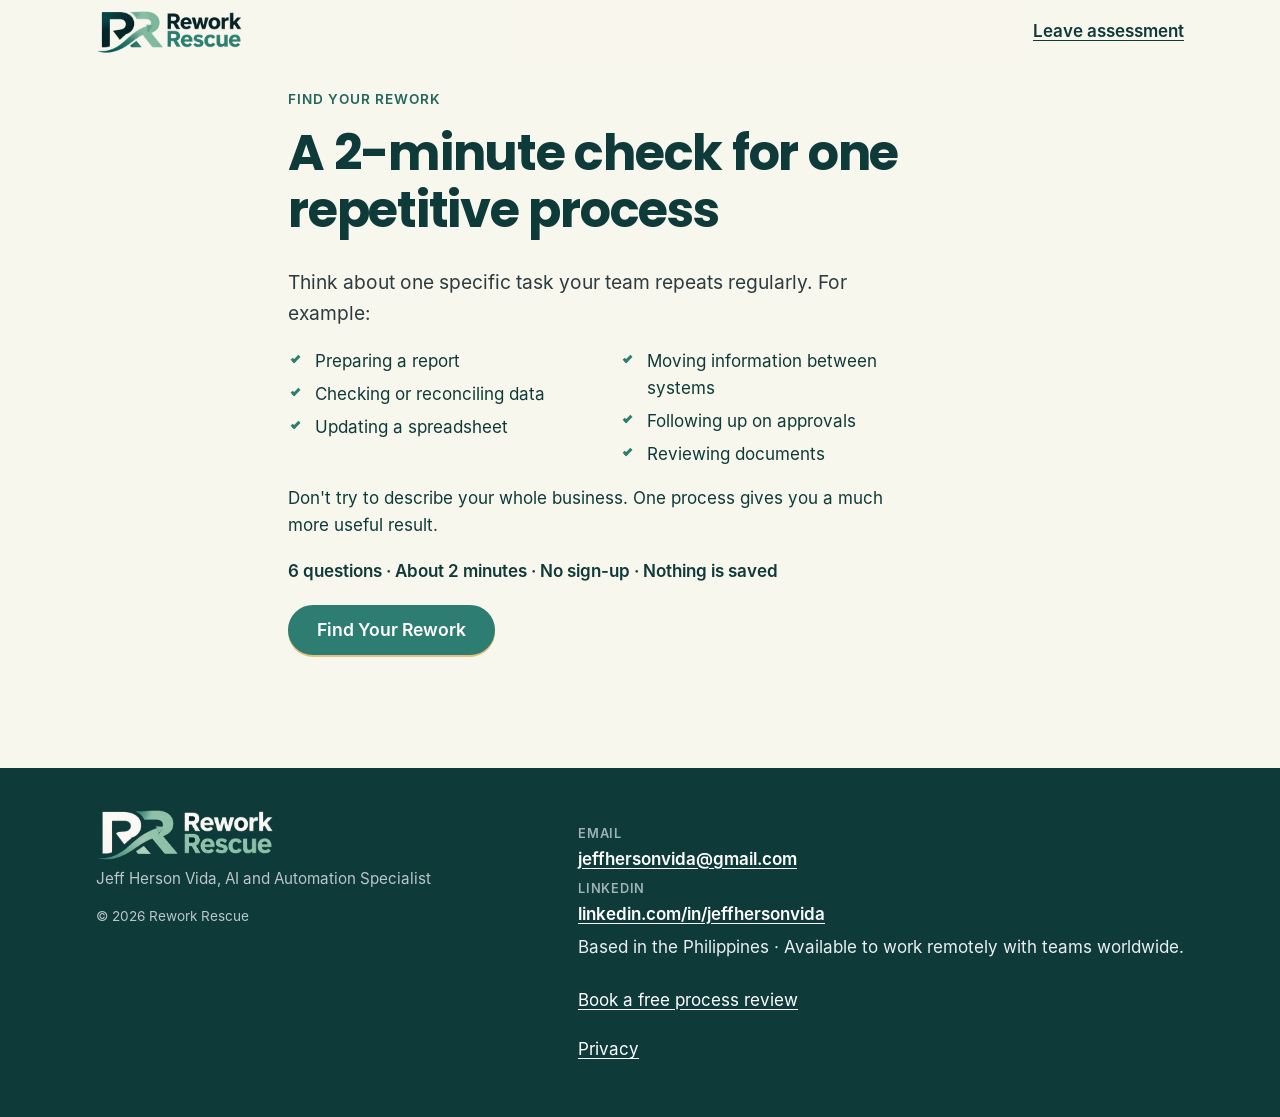
==== commit 1f306ad4: "Middle simplified, process review wording, hero aligned with header (20 Nov) - Hero subhead shortene" ====
--- a/assessment/index.html
+++ b/assessment/index.html
@@ -54,7 +54,7 @@
     <li>Based in the Philippines · Available to work remotely with teams worldwide.</li>
   </ul>
         <ul class="footer-links">
-          <li><a href="../contact/#contact-form-area">Book a free rework review</a></li>
+          <li><a href="../contact/#contact-form-area">Book a free process review</a></li>
           <li><a href="../privacy/">Privacy</a></li>
         </ul>
       </div>
--- a/assets/styles.css
+++ b/assets/styles.css
@@ -822,7 +822,7 @@
   .hp-flags { grid-column: 1 / -1; justify-content: flex-start; }
 }
 
-/* Rework review call-to-action (after the examples, How it works, final section) */
+/* Process review call-to-action (after the examples, How it works, final section) */
 .review-cta { margin-top: 2rem; display: flex; flex-wrap: wrap; align-items: center; justify-content: space-between; gap: 1rem 2rem; background: var(--info-bg); border: 1px solid var(--teal); border-radius: 16px; padding: 1.3rem 1.5rem; }
 .review-cta-h { font-family: var(--display); font-weight: 800; font-size: 1.3rem; color: var(--ink); margin: 0 0 0.3rem; letter-spacing: -0.01em; }
 .review-cta-line { margin: 0; max-width: 40rem; color: var(--ink); }
@@ -1692,7 +1692,7 @@
 /* Phone bar: Book first (fills the space, never wraps), Ask on the right, matching the assistant's desktop position */
 .mobile-cta .mobile-ask { order: 2; }
 .mobile-cta .mobile-book { white-space: nowrap; min-width: 0; }
-/* Narrow phones: Ask shrinks to its icon so the full "Book a free rework review" still fits on one line */
+/* Narrow phones: Ask shrinks to its icon so the full "Book a free process review" still fits on one line */
 @media (max-width: 26rem) {
   .mobile-cta { padding-left: 0.75rem; padding-right: 0.75rem; }
   .mobile-cta .mobile-book { padding-left: 0.9rem; padding-right: 0.9rem; font-size: 0.97rem; }
@@ -1790,7 +1790,7 @@
 .steps-row::before { content: ""; position: absolute; left: 0; right: 0; top: 0; height: 3px; border-radius: 2px; background: var(--teal); transform-origin: left center; }
 .motion .steps-row.rv::before { transform: scaleX(0); transition: transform 1.4s cubic-bezier(0.4, 0, 0.2, 1) 0.2s; }
 .motion .steps-row.rv.is-in::before { transform: scaleX(1); }
-.motion .steps-row.rv li::before { transform: scale(0.6); opacity: 0; transition: transform 0.35s cubic-bezier(0.3, 1.4, 0.5, 1), opacity 0.25s ease; }
+.motion .steps-row.rv li::before { transform: scale(0.85); opacity: 0; transition: transform 0.28s var(--ease-out), opacity 0.2s ease; }
 .motion .steps-row.rv.is-in li::before { transform: none; opacity: 1; }
 .motion .steps-row.rv.is-in li:nth-child(1)::before { transition-delay: 0.25s; }
 .motion .steps-row.rv.is-in li:nth-child(2)::before { transition-delay: 0.6s; }
@@ -2207,9 +2207,9 @@
 .about-eyebrow { margin: 0 0 0.3rem; }
 .about-section h2 { margin: 0 0 0.2rem; }
 .motion .about-section .photo-card.rv { opacity: 1; transform: none; }
-.motion .about-section .photo-card.rv .photo-frame { clip-path: inset(0 0 100% 0 round 18px); transition: clip-path 0.9s var(--ease-io); }
+.motion .about-section .photo-card.rv .photo-frame { clip-path: inset(0 0 100% 0 round 14px); transition: clip-path 0.9s var(--ease-io); }
 .motion .about-section .photo-card.rv .about-photo { transform: scale(1.08); transition: transform 1.2s var(--ease-out); }
-.motion .about-section .photo-card.rv.is-in .photo-frame { clip-path: inset(0 0 0 0 round 18px); }
+.motion .about-section .photo-card.rv.is-in .photo-frame { clip-path: inset(0 0 0 0 round 14px); }
 .motion .about-section .photo-card.rv.is-in .about-photo { transform: none; }
 .motion .about-copy > .rv { transition-delay: calc(var(--rv-delay, 0ms) + 0.25s); }
 @media (min-width: 52.01rem) { .about-section .about-grid { grid-template-columns: minmax(0, 19rem) minmax(0, 1fr); gap: 3.5rem; } }
@@ -2249,7 +2249,7 @@
 /* How I work: line draws in 0.6 s; each step (number + text) lands as it passes; all four in by ~0.8 s */
 .motion .steps-row.rv::before { transition: transform 0.6s var(--ease-io) 0s; }
 .motion .steps-row.rv li > * { transform: translateY(6px); transition: opacity 0.25s ease, transform 0.3s var(--ease-out); }
-.motion .steps-row.rv li::before { transition: transform 0.28s cubic-bezier(0.3, 1.4, 0.5, 1), opacity 0.2s ease; }
+.motion .steps-row.rv li::before { transition: transform 0.28s var(--ease-out), opacity 0.2s ease; }
 .motion .steps-row.rv.is-in li:nth-child(1) > *, .motion .steps-row.rv.is-in li:nth-child(1)::before { transition-delay: 0.05s; }
 .motion .steps-row.rv.is-in li:nth-child(2) > *, .motion .steps-row.rv.is-in li:nth-child(2)::before { transition-delay: 0.2s; }
 .motion .steps-row.rv.is-in li:nth-child(3) > *, .motion .steps-row.rv.is-in li:nth-child(3)::before { transition-delay: 0.35s; }
@@ -3806,7 +3806,7 @@
 .hx-legend i { width: 0.55rem; height: 0.55rem; border-radius: 50%; margin-left: 0.35rem; }
 .hx-legend i.is-pass { background: var(--green); } .hx-legend i.is-flag { background: #d98a1a; } .hx-legend i.is-action { background: var(--red); }
 /* Capture -> Move -> See, each with its issues (Today) or checks (With) */
-.hx-flow { list-style: none; margin: 0 0 0.75rem; padding: 0; display: grid; grid-template-columns: repeat(3, minmax(0, 1fr)); gap: 1.1rem; }
+.hx-flow { list-style: none; margin: 0 0 0.75rem; padding: 0; display: grid; grid-template-columns: repeat(3, minmax(0, 1fr)); gap: 0.9rem; }
 .hx-step { position: relative; margin: 0; display: grid; grid-template-rows: auto 1fr; padding: 0.6rem 0.6rem 0.55rem; border-radius: 14px; background: #fff; border: 1px solid var(--line); box-shadow: 0 8px 18px -14px rgba(18, 38, 43, 0.45); }
 .hx-step:not(:last-child)::after { content: "\2192"; position: absolute; right: -0.95rem; top: 1.2rem; width: 0.8rem; text-align: center; font-weight: 700; color: var(--teal-dark); }
 .hx-step.svc-systems { background: #f4f7fd; } .hx-step.svc-workflow { background: #fdf8ec; } .hx-step.svc-data { background: #f0f9f3; }
@@ -4378,11 +4378,10 @@
 .rf-run .rf-step:not(.is-on) .rf-card { box-shadow: none; }
 .rf-run .rf-step.is-on { opacity: 1; }
 .rf-run .rf-step.is-now .rf-card { box-shadow: 0 0 0 3px rgba(46, 125, 114, 0.28); }
-.rf-run .rf-flag.is-now .rf-card { box-shadow: 0 0 0 3px rgba(201, 138, 18, 0.35); animation: rf-nudge 0.5s ease 0.2s 1; }
+.rf-run .rf-flag.is-now .rf-card { box-shadow: 0 0 0 3px rgba(201, 138, 18, 0.35); }
 .rf-run:not(.is-approved) .rf-post { display: none; }
 .rf-run:not(.is-approved) .rf-pre { display: inline-flex !important; }
 .rf-run.is-approved .rf-ok .rf-card { box-shadow: 0 0 0 3px rgba(31, 107, 67, 0.3); }
-@keyframes rf-nudge { 0%, 100% { transform: none; } 30% { transform: translateX(-3px); } 60% { transform: translateX(3px); } }
 @media (min-width: 52.01rem) and (max-width: 75rem) { .rf { margin: 0; } }
 @media (max-width: 52rem) { .rf { max-width: none; margin: 0 0 1.6rem; } }
 @media (max-width: 30rem) {
@@ -4486,7 +4485,6 @@
 
 /* V5 (optional): About photo frame accent echoing the gold */
 .about-section .photo-card { position: relative; z-index: 0; }
-.about-section .photo-card::after { content: ""; position: absolute; inset: 1rem -0.85rem -0.85rem 1rem; border: 2px solid var(--signal); border-radius: 18px; z-index: -1; }
 
 /* ---- 15 Nov visual round 2: eyebrows, approach icons, signature strokes, count-ups ---- */
 /* V1: eyebrows on the dark approach band read in gold */
@@ -4585,8 +4583,6 @@
 .sn-play:hover { background: rgba(255, 255, 255, 0.1); }
 .sn-drill.is-running .sn-row { opacity: 0; transform: translateY(8px); }
 .sn-drill.is-running .sn-row.is-on { opacity: 1; transform: none; }
-.sn-drill.is-running .sn-bad.is-on { animation: sn-flash 0.9s ease 1; }
-@keyframes sn-flash { 0% { background: rgba(180, 55, 47, 0.45); } 100% { background: rgba(180, 55, 47, 0.16); } }
 @media (max-width: 62rem) { .sn-grid { grid-template-columns: minmax(0, 1fr); } .sn-drill { position: static; } }
 @media (max-width: 30rem) { .sn-row { grid-template-columns: 2.6rem 1.5rem minmax(0, 1fr); font-size: 0.86rem; padding: 0.5rem; } }
 @media (prefers-reduced-motion: reduce) { .sn-row { transition: none; } .sn-drill.is-running .sn-row { opacity: 1; transform: none; } }
@@ -4621,253 +4617,297 @@
 @media (min-width: 40.01rem) and (max-width: 62rem) { .sn-section .sn-list { grid-template-columns: repeat(2, minmax(0, 1fr)); } .sn-section .sn-list > li:nth-child(5) { grid-column: 1 / -1; } }
 @media (max-width: 40rem) { .sn-section .sn-list { grid-template-columns: minmax(0, 1fr); } }
 
-/* ---- Hero (17 Nov, round 8): one business operation, before and after. No mascot: the Rework Rescue logo on the
-   bar is the control. One value, --p (0 = scattered, manual work; 1 = a connected, checked operation), set by
-   autoplay, dragging or the keyboard (src/hero-slider.js), drives the whole scene. Each loose piece of work has a
-   "before" and "after" place, size and angle and turns into its part of the operation as the logo passes: emails,
-   forms, spreadsheets and documents become the incoming work; one email is read by AI into fields (missing phone
-   flagged); the copied spreadsheets become one set of checked records with owners and next steps; "Check this?"
-   becomes the exception sent to a person; the report updates. Work tokens travel the line and the three stops
-   (understand / improve / check) light up in turn. Without JavaScript: the organised state, controls hidden. */
-@property --p { syntax: '<number>'; inherits: true; initial-value: 1; }
-.rx { --p: 1; }
+/* ---- Hero (19 Nov 2026): three zones, full width. Scattered work → A better way of working → Organised operations.
+   Replaces the round-8/12 logo slider. One still scene: the copy keeps its approved wording; the scene sits in a band
+   under it. The only motion is light flowing along the connections and the three stops (AI violet, automation teal,
+   human review amber) lighting in turn, a few cycles each time the scene comes into view (src/hero-zones.js adds
+   .is-live), never with reduced motion. Owners in the tracker are team roles; automation owns nothing. ---- */
 .hero-v3 .hero-eyebrow { color: var(--teal-dark); letter-spacing: 0.1em; font-size: 0.85rem; margin: 0 0 1rem; }
 .hero-v3 .hero-eyebrow::after { content: ""; display: block; width: 2.6rem; height: 3px; margin-top: 0.55rem; border-radius: 2px; background: var(--teal); }
 .hero-note { display: flex; align-items: center; gap: 0.45rem; margin: 0; font-size: 0.95rem; color: var(--muted); }
 .hero-note svg { width: 1.05rem; height: 1.05rem; flex: none; fill: none; stroke: currentColor; stroke-width: 2; stroke-linecap: round; }
-.rx .hero-grid { position: relative; z-index: 2; }
-.hero-story { position: relative; min-width: 0; }
-.rx-ghosts { display: none; }
-.rx-bg { position: absolute; inset: 0; z-index: -1; pointer-events: none; background: radial-gradient(42rem 26rem at 76% 42%, rgba(186, 228, 211, calc(0.2 + var(--p) * 0.5)), transparent 70%); }
-
-/* the stage */
-.rx-stage { --k: 1cqi; --u: 1cqi; position: relative; margin: 0; aspect-ratio: 100 / 64; container-type: inline-size; }
-.rx-stage svg { fill: none; stroke: currentColor; stroke-width: 2; stroke-linecap: round; stroke-linejoin: round; }
-.mx { --l: clamp(0, calc((var(--p) - var(--a)) / var(--d)), 1); --t: calc(var(--l) * var(--l) * (3 - 2 * var(--l))); position: absolute; left: 0; top: 0; margin: 0; z-index: 3;
-  width: calc((var(--bw) + (var(--aw) - var(--bw)) * var(--t)) * var(--k));
-  height: calc((var(--bh) + (var(--ah) - var(--bh)) * var(--t)) * var(--k));
-  transform: translate(calc((var(--bx) + (var(--ax) - var(--bx)) * var(--t)) * var(--k)), calc((var(--by) + (var(--ay) - var(--by)) * var(--t)) * var(--k))) rotate(calc(var(--br) * (1 - var(--t)) * 1deg)); }
-.mx-b, .mx-a, .mx-layer { position: absolute; inset: 0; overflow: hidden; }
-.mx-b { opacity: clamp(0, calc(1 - var(--t) * 1.8), 1); }
-.mx-a { opacity: clamp(0, calc((var(--t) - 0.35) * 1.8), 1); }
-/* a piece glows teal while it is being worked on */
-.mx::after { content: ""; position: absolute; inset: -3px; z-index: 2; border-radius: calc(1.6 * var(--u)); pointer-events: none; box-shadow: 0 0 0 2px rgba(47, 165, 143, 0.9), 0 0 22px 3px rgba(47, 165, 143, 0.45); opacity: calc(sin(calc(var(--l) * 3.1416rad)) * 0.95); }
-
-/* desktop: before (scattered everywhere) → after (one operations board) */
-.mx-m1     { --a: 0.06; --d: 0.24; --bx: 1;  --by: 2;  --bw: 27; --bh: 9;  --br: -5; --ax: 2;  --ay: 14; --aw: 17.5; --ah: 5; }
-.mx-form   { --a: 0.12; --d: 0.24; --bx: 3;  --by: 18; --bw: 25; --bh: 9;  --br: 3;  --ax: 2;  --ay: 21; --aw: 17.5; --ah: 5; }
-.mx-fu     { --a: 0.2;  --d: 0.26; --bx: 8;  --by: 50; --bw: 15; --bh: 5.5; --br: -6; --ax: 40; --ay: 47; --aw: 21; --ah: 5.5; }
-.mx-m2     { --a: 0.26; --d: 0.26; --bx: 28; --by: 4;  --bw: 26; --bh: 9;  --br: 4;  --ax: 21; --ay: 5;  --aw: 26; --ah: 15; }
-.mx-doc    { --a: 0.32; --d: 0.26; --bx: 30; --by: 29; --bw: 17; --bh: 18; --br: -4; --ax: 2;  --ay: 35; --aw: 17.5; --ah: 5; }
-.mx-check  { --a: 0.46; --d: 0.26; --bx: 50; --by: 33; --bw: 15; --bh: 8;  --br: 6;  --ax: 78; --ay: 51.5; --aw: 22; --ah: 8; }
-.mx-sheetA { --a: 0.52; --d: 0.26; --bx: 57; --by: 2;  --bw: 23; --bh: 14; --br: -3; --ax: 2;  --ay: 28; --aw: 17.5; --ah: 5; }
-.mx-sheetB { --a: 0.6;  --d: 0.26; --bx: 72; --by: 16; --bw: 25; --bh: 15; --br: 5;  --ax: 78; --ay: 5;  --aw: 22; --ah: 24; }
-.mx-report { --a: 0.68; --d: 0.26; --bx: 67; --by: 41; --bw: 27; --bh: 15; --br: -2; --ax: 78; --ay: 32; --aw: 22; --ah: 17; }
-
-/* the mess */
-.mx-card { display: flex; align-items: center; gap: calc(1.3 * var(--u)); padding: 0 calc(1.7 * var(--u)); border-radius: calc(1.5 * var(--u)); background: #fff; border: 1px solid #e3ddcd; box-shadow: 0 12px 24px -16px rgba(40, 40, 20, 0.5); font-size: calc(2 * var(--u)); line-height: 1.3; color: #3c4a4d; }
-.mx-card > svg, .rx-m-h > svg { flex: none; width: calc(3.2 * var(--u)); height: calc(3.2 * var(--u)); color: #7d8a8c; }
-.mx-card b { display: block; font-weight: 700; color: #2f3d40; white-space: nowrap; }
-.mx-card small { display: block; font-size: 0.88em; color: #6b787a; white-space: nowrap; }
-.rx-dot { position: absolute; top: calc(1 * var(--u)); right: calc(1 * var(--u)); width: calc(1.2 * var(--u)); height: calc(1.2 * var(--u)); border-radius: 50%; background: #e8892b; }
-.rx-miss { color: #a1550f !important; font-weight: 700; }
-.mx-sheet-b, .mx-doc-b { display: block; padding: calc(1.2 * var(--u)) calc(1.5 * var(--u)); }
-.rx-m-h { display: flex; align-items: center; gap: calc(1 * var(--u)); margin: 0 0 calc(0.8 * var(--u)); font-size: calc(1.95 * var(--u)); }
-.rx-m-h b { color: #2f3d40; white-space: nowrap; }
-.ops-cells { display: grid; grid-template-columns: repeat(3, 1fr); gap: 2px; }
-.ops-cells i { height: calc(2.2 * var(--u)); background: #f3f0e7; border: 1px solid #e7e1d1; }
-.ops-cells i.g { background: repeating-linear-gradient(45deg, #fff 0 4px, #f6e3c8 4px 6px); }
-.ops-cells i.r { background: #f9ddd6; border-color: #f0c3b8; }
-.mx-sheet-b small { margin-top: calc(0.6 * var(--u)); font-size: calc(1.7 * var(--u)); }
-.ops-lines { display: grid; gap: calc(0.9 * var(--u)); margin-bottom: calc(1 * var(--u)); }
-.ops-lines i { height: 2px; background: #dcd6c6; }
-.ops-lines i:nth-child(2) { width: 80%; } .ops-lines i:nth-child(4) { width: 60%; }
-.mx-doc-b small { font-size: calc(1.7 * var(--u)); color: #a1550f; font-weight: 700; }
-.mx-chip, .mx-sticky { display: flex; align-items: center; justify-content: center; gap: calc(0.7 * var(--u)); border-radius: calc(1.2 * var(--u)); font-weight: 700; font-size: calc(1.9 * var(--u)); white-space: nowrap; }
-.mx-chip { background: #fff3d6; border: 1px solid #f0d3a6; color: #7a4a10; }
-.mx-chip svg { width: calc(2.5 * var(--u)); height: calc(2.5 * var(--u)); color: #c9761c; }
-.mx-sticky { border-radius: 3px 3px calc(1.4 * var(--u)) 3px; background: linear-gradient(180deg, #fff1a6, #fde98a); color: #4a3d10; box-shadow: 0 12px 20px -14px rgba(80, 60, 0, 0.6); }
-.mx-xtra { position: absolute; z-index: 3; margin: 0; padding: calc(0.8 * var(--u)) calc(1.5 * var(--u)); border-radius: calc(1.2 * var(--u)); background: #fff3d6; border: 1px solid #f0d3a6; color: #7a4a10; font-weight: 700; font-size: calc(1.85 * var(--u)); white-space: nowrap; }
-.ops-who { left: calc(33 * var(--k)); top: calc(53 * var(--k)); transform: rotate(3deg); opacity: calc(1 - clamp(0, calc((var(--p) - 0.36) / 0.1), 1)); }
-.ops-copy { position: absolute; z-index: 4; left: calc(67 * var(--k)); top: calc(12.5 * var(--k)); display: flex; align-items: center; gap: calc(0.6 * var(--u)); margin: 0; padding: calc(0.5 * var(--u)) calc(1.1 * var(--u)); border-radius: 999px; background: #fff; border: 1px dashed #d4b98a; color: #a1550f; font-size: calc(1.6 * var(--u)); font-weight: 800; transform: rotate(12deg); opacity: calc(1 - clamp(0, calc((var(--p) - 0.5) / 0.1), 1)); }
-.ops-copy svg { width: calc(4 * var(--u)); height: calc(1.2 * var(--u)); color: #c9761c; stroke-width: 2.2; }
-.ops-mess-lines { position: absolute; inset: 0; width: 100%; height: 100%; z-index: 1; color: #b6bdb9; stroke-width: 0.3; stroke-dasharray: 1 1.4; opacity: calc(1 - clamp(0, calc(var(--p) / 0.4), 1)); pointer-events: none; }
-
-/* the operations board (after) */
-.ops-board { position: absolute; left: 0; top: calc(1 * var(--k)); right: 0; bottom: calc(1 * var(--k)); z-index: 0; border-radius: calc(2.6 * var(--u)); background: linear-gradient(rgba(46, 125, 114, 0.05) 1px, transparent 1px) 0 0 / calc(4 * var(--u)) calc(4 * var(--u)), linear-gradient(90deg, rgba(46, 125, 114, 0.05) 1px, transparent 1px) 0 0 / calc(4 * var(--u)) calc(4 * var(--u)), rgba(255, 255, 255, 0.72); border: 1px solid #d6e7df; box-shadow: 0 30px 60px -40px rgba(15, 58, 58, 0.55); opacity: clamp(0, calc((var(--p) - 0.05) / 0.4), 1); }
-.ops-line { position: absolute; inset: 0; width: 100%; height: 100%; z-index: 1; pointer-events: none; }
-.ops-line path { stroke: var(--teal); }
-.ops-feed { stroke-width: 0.25; opacity: clamp(0, calc((var(--p) - 0.2) / 0.2), 0.7); }
-.ops-main { stroke-width: 0.7; stroke-dasharray: 100; stroke-dashoffset: calc(100 - 100 * clamp(0, calc((var(--p) - 0.18) / 0.62), 1)); }
-.ops-out { stroke-width: 0.3; stroke-dasharray: 100; stroke-dashoffset: calc(100 - 100 * clamp(0, calc((var(--p) - 0.72) / 0.18), 1)); }
-/* work moving along the line */
-.ops-token { position: absolute; z-index: 2; top: calc(31 * var(--k)); width: calc(2 * var(--u)); height: calc(2 * var(--u)); margin: calc(-1 * var(--u)) 0 0 calc(-1 * var(--u)); border-radius: 50%; background: #3fd1b0; box-shadow: 0 0 0 calc(0.6 * var(--u)) rgba(63, 209, 176, 0.25), 0 0 12px rgba(63, 209, 176, 0.7); opacity: clamp(0, calc((var(--p) - 0.2) / 0.1), 1); }
-.ops-token-1 { left: calc((27 + clamp(0, calc((var(--p) - 0.2) / 0.8), 1) * 14) * var(--k)); }
-.ops-token-2 { left: calc((27 + clamp(0, calc((var(--p) - 0.2) / 0.8), 1) * 32) * var(--k)); }
-.ops-token-3 { left: calc((27 + clamp(0, calc((var(--p) - 0.2) / 0.8), 1) * 45) * var(--k)); }
-/* the three stops */
-.ops-stations { position: absolute; inset: 0; z-index: 2; list-style: none; margin: 0; padding: 0; pointer-events: none; }
-.ops-st { position: absolute; top: calc(27 * var(--k)); width: calc(17 * var(--k)); margin: 0 0 0 calc(-8.5 * var(--k)); display: flex; flex-direction: column; align-items: center; text-align: center; opacity: var(--in); transform: translateY(calc((1 - var(--in)) * 0.6rem)); }
-.ops-st-1 { left: calc(33 * var(--k)); --in: clamp(0, calc((var(--p) - 0.24) / 0.1), 1); --glow: clamp(0, calc(1 - (var(--p) - 0.38) * (var(--p) - 0.38) * 120), 1); }
-.ops-st-2 { left: calc(50.5 * var(--k)); --in: clamp(0, calc((var(--p) - 0.42) / 0.1), 1); --glow: clamp(0, calc(1 - (var(--p) - 0.58) * (var(--p) - 0.58) * 120), 1); }
-.ops-st-3 { left: calc(68 * var(--k)); --in: clamp(0, calc((var(--p) - 0.6) / 0.1), 1); --glow: clamp(0, calc(1 - (var(--p) - 0.78) * (var(--p) - 0.78) * 120), 1); }
-.ops-ring { display: grid; place-items: center; width: calc(8 * var(--u)); height: calc(8 * var(--u)); border-radius: 50%; background: #fff; border: 2px solid var(--teal); color: var(--teal); box-shadow: 0 0 0 calc(0.8 * var(--u)) rgba(47, 165, 143, calc(0.1 + var(--glow) * 0.2)), 0 0 calc(var(--glow) * 28px) rgba(63, 209, 176, 0.7); }
-.ops-ring svg { width: 52%; height: 52%; stroke-width: 2; }
-.ops-st-3 .ops-ring { border-color: #e8892b; color: #c9761c; box-shadow: 0 0 0 calc(0.8 * var(--u)) rgba(232, 137, 43, calc(0.1 + var(--glow) * 0.2)), 0 0 calc(var(--glow) * 28px) rgba(232, 137, 43, 0.55); }
-.ops-st b { margin-top: calc(1 * var(--u)); font-family: var(--display); font-size: calc(1.95 * var(--u)); line-height: 1.2; color: var(--teal-dark); }
-.ops-st small { margin-top: calc(0.4 * var(--u)); font-size: calc(1.55 * var(--u)); line-height: 1.3; color: var(--muted); }
-/* after-pieces */
-.ops-in { display: flex; align-items: center; gap: calc(1 * var(--u)); padding: 0 calc(1.2 * var(--u)); border-radius: calc(1.2 * var(--u)); background: #f2f9f6; border: 1px solid #d3e9df; color: var(--teal-dark); font-weight: 700; font-size: calc(1.8 * var(--u)); }
-.ops-in svg { flex: none; width: calc(2.6 * var(--u)); height: calc(2.6 * var(--u)); color: var(--teal); }
-.ops-ext { padding: calc(1.2 * var(--u)) calc(1.5 * var(--u)); border-radius: calc(1.6 * var(--u)); background: #fff; border: 1px solid #bfe3d7; box-shadow: 0 16px 30px -22px rgba(15, 58, 58, 0.5); }
-.ops-ext-h { display: flex; align-items: center; gap: calc(0.8 * var(--u)); margin: 0 0 calc(0.9 * var(--u)); font-weight: 800; font-size: calc(1.75 * var(--u)); letter-spacing: 0.04em; text-transform: uppercase; color: #1d6f64; }
-.ops-ext-h svg { width: calc(2.6 * var(--u)); height: calc(2.6 * var(--u)); }
-.ops-fields { display: flex; flex-wrap: wrap; gap: calc(0.7 * var(--u)); margin: 0; }
-.ops-fields span { padding: calc(0.4 * var(--u)) calc(1 * var(--u)); border-radius: 999px; background: #e3f3ec; color: var(--teal-dark); font-size: calc(1.6 * var(--u)); font-weight: 650; white-space: nowrap; }
-.ops-fields .ops-miss { background: #fde3b8; color: #7a3f00; }
-.ops-done { display: flex; align-items: center; justify-content: center; gap: calc(0.8 * var(--u)); border-radius: 999px; background: #e3f1f0; color: #1d5f58; font-weight: 700; font-size: calc(1.75 * var(--u)); white-space: nowrap; }
-.ops-done svg { width: calc(2.4 * var(--u)); height: calc(2.4 * var(--u)); }
-.ops-rec { padding: calc(1.3 * var(--u)) calc(1.4 * var(--u)); border-radius: calc(1.6 * var(--u)); background: #fff; border: 1px solid #d6e7df; box-shadow: 0 18px 30px -24px rgba(15, 58, 58, 0.55); }
-.ops-rec .rx-m-h svg { color: #1f8a5b; stroke-width: 3; }
-.ops-rec .rx-m-h b { color: var(--teal-dark); }
-.ops-rec table { width: 100%; border-collapse: collapse; font-size: calc(1.55 * var(--u)); }
-.ops-rec td { padding: calc(0.55 * var(--u)) calc(0.4 * var(--u)); border-top: 1px solid #e6f0eb; white-space: nowrap; color: var(--ink); }
-.ops-rec td:last-child { color: #1d5f58; font-weight: 700; }
-.rx-o { display: inline-grid; place-items: center; width: calc(2.6 * var(--u)); height: calc(2.6 * var(--u)); border-radius: 50%; background: var(--teal-dark); color: #fff; font-size: calc(1.2 * var(--u)); font-weight: 800; }
-.ops-exc { display: flex; align-items: center; gap: calc(1 * var(--u)); padding: 0 calc(1.3 * var(--u)); border-radius: calc(1.6 * var(--u)); background: #fff3df; border: 1px solid #f0cf98; color: #5b3a00; font-size: calc(1.6 * var(--u)); line-height: 1.3; }
-.ops-exc b { display: block; color: #8a4a00; font-size: 1.12em; }
-.ops-exc svg { flex: none; width: calc(3 * var(--u)); height: calc(3 * var(--u)); color: #c9761c; }
-.mx-report .mx-layer { display: flex; flex-direction: column; padding: calc(1.4 * var(--u)) calc(1.6 * var(--u)); border-radius: calc(1.8 * var(--u)); background: color-mix(in srgb, #ffffff calc(var(--t) * 100%), #f2efe6); border: 1px solid color-mix(in srgb, #d6e7df calc(var(--t) * 100%), #e3ddcd); box-shadow: 0 18px 30px -24px rgba(15, 58, 58, calc(0.2 + var(--t) * 0.35)); }
-.mx-report .rx-m-h { position: relative; margin-bottom: calc(3 * var(--u)); }
-.mx-report .rx-m-h b { color: color-mix(in srgb, var(--teal-dark) calc(var(--t) * 100%), #2f3d40); }
-.rx-old, .rx-new { position: absolute; left: 0; top: 100%; margin: 0; font-size: calc(1.55 * var(--u)); font-weight: 700; }
-.rx-old { color: #a1550f; opacity: calc(1 - var(--t) * 2); }
-.rx-new { opacity: calc(var(--t) * 2 - 1); }
-.rx-fresh { display: inline-flex; align-items: center; gap: 0.3em; color: #1f6b43; white-space: nowrap; }
-.rx-fresh svg { width: 1.1em; height: 1.1em; stroke-width: 3; }
-.rx-bars { flex: 1; display: flex; align-items: flex-end; gap: calc(1 * var(--u)); min-height: 0; }
-.rx-bars i { flex: 1; border-radius: 3px 3px 0 0; background: color-mix(in srgb, #2a9580 calc(var(--t) * 100%), #cfd3cd); height: calc((var(--hb) + (var(--ha) - var(--hb)) * var(--t)) * 1%); }
-.rx-bars i:nth-child(1) { --hb: 40; --ha: 38; } .rx-bars i:nth-child(2) { --hb: 65; --ha: 50; } .rx-bars i:nth-child(3) { --hb: 30; --ha: 62; } .rx-bars i:nth-child(4) { --hb: 80; --ha: 74; } .rx-bars i:nth-child(5) { --hb: 55; --ha: 92; }
-.rx-bars .rx-bar-miss { background: color-mix(in srgb, #2a9580 calc(var(--t) * 100%), transparent); box-shadow: inset 0 0 0 1.5px rgba(201, 118, 28, calc(1 - var(--t))); }
-
-/* the control bar: pills, the line, the logo knob */
-.rx-track-wrap { position: relative; z-index: 1; }
-.rx-control { display: none; position: relative; margin-top: 0.8rem; }
-.rx.rx-js .rx-control { display: block; }
-.rx-hint { margin: 0 0 0.35rem; text-align: center; font-size: 1rem; font-style: italic; font-weight: 600; color: var(--teal-dark); }
-.rx-hint svg { width: 1.25rem; height: 1.25rem; margin-right: 0.45rem; vertical-align: -0.25rem; fill: none; stroke: currentColor; stroke-width: 2; stroke-linejoin: round; }
-.rx-hint-drag { display: none; font-style: normal; }
-.rx.rx-ready .rx-hint-play { display: none; }
-.rx.rx-ready .rx-hint-drag { display: inline; }
-.rx-bar { display: grid; grid-template-columns: auto minmax(0, 1fr) auto; align-items: center; gap: 1.1rem; }
-.rx-pill { padding: 0.55rem 1.15rem; border-radius: 999px; font-size: 0.82rem; font-weight: 800; letter-spacing: 0.04em; text-transform: uppercase; white-space: nowrap; }
-.rx-pill-start { background: #fde7c9; color: #6b3a00; box-shadow: 0 0 0 calc((1 - var(--p)) * 4px) rgba(232, 137, 43, 0.18); }
-.rx-pill-end { background: #d5f1e6; color: var(--teal-dark); box-shadow: 0 0 0 calc(var(--p) * 4px) rgba(47, 165, 143, 0.2); }
-.rx-track { position: relative; height: 3.8rem; cursor: pointer; touch-action: pan-y; -webkit-user-select: none; user-select: none; }
-.rx-line { position: absolute; left: 0; right: 0; top: 50%; height: 6px; margin-top: -3px; border-radius: 6px; background: #ddd8cc; }
-.rx-trail { position: absolute; left: 0; top: 50%; height: 6px; margin-top: -3px; border-radius: 6px; width: calc(var(--p) * (100% - 3.8rem) + 1.9rem); background: linear-gradient(90deg, #2a9580, #3fd1b0); box-shadow: 0 0 14px rgba(63, 209, 176, 0.55); }
-.rx-runner { position: absolute; top: 50%; left: calc(var(--p) * (100% - 3.8rem)); width: 3.8rem; height: 3.8rem; margin-top: -1.9rem; display: grid; place-items: center; border-radius: 50%; background: #fff; cursor: grab; touch-action: none; box-shadow: 0 0 0 4px #7fd1b3, 0 0 24px 5px rgba(63, 209, 176, 0.45), 0 10px 22px -10px rgba(15, 58, 58, 0.6); }
-.rx-runner img { width: 72%; height: auto; pointer-events: none; }
-.rx.rx-dragging .rx-runner { cursor: grabbing; }
-.rx-runner:focus-visible { outline: 3px solid var(--focus); outline-offset: 4px; }
-@media (prefers-reduced-motion: no-preference) { .rx.rx-ready:not(.rx-touched) .rx-runner { animation: rx-nudge 1.3s ease-in-out 0.8s 1; } }
-@keyframes rx-nudge { 0%, 100% { translate: 0 0; } 35% { translate: -0.9rem 0; } 60% { translate: 0 0; } }
-.rx-reset { position: absolute; right: 0; top: -0.2rem; padding: 0.25rem 0.2rem; min-height: 2rem; background: none; border: 0; font: inherit; font-size: 0.82rem; font-weight: 700; color: var(--teal-dark); text-decoration: underline; text-underline-offset: 3px; cursor: pointer; }
-.rx-reset[hidden] { display: none; }
-.story-benefits { list-style: none; display: flex; justify-content: space-around; flex-wrap: wrap; gap: 0.6rem 1rem; margin: 1.5rem 0 0; padding: 0; }
-.story-benefits li { display: flex; align-items: center; gap: 0.7rem; margin: 0; padding: 0 1.2rem; font-family: var(--display); font-size: 1.15rem; font-weight: 700; color: var(--teal-dark); white-space: nowrap; }
-.story-benefits li + li { border-left: 1px solid #d4e3dc; }
-.story-benefits svg { width: 1.9rem; height: 1.9rem; flex: none; fill: none; stroke: var(--teal); stroke-width: 2; stroke-linecap: round; stroke-linejoin: round; }
-.story-benefits li:first-child svg { stroke: #e8892b; }
-
+
+.hz { --hz-max: 88rem; --hz-pad: clamp(1rem, 3vw, 2.5rem); --hz-problem: #b3362b; --hz-problem-tint: #fdf0ed; --hz-problem-line: #f1d3cc; padding-bottom: 4.5rem; }
+.hz .container.hero-grid, .hz .container.hz-benefits, .hz .container.hz-wrap { max-width: var(--hz-max); padding-left: var(--hz-pad); padding-right: var(--hz-pad); }
+.hz .container.hero-grid { display: block; position: relative; z-index: 2; }
+.hz .hero-copy { max-width: none; }
+.hz .h1-accent { width: fit-content; max-width: 100%; }
+.hz .hero-sub { max-width: 40rem; margin-bottom: 1.5rem; }
+.hz-cta { display: flex; flex-wrap: wrap; align-items: center; gap: 0.9rem 1.4rem; }
+.hz-cta .hv-actions { margin: 0; }
+.hz svg { fill: none; stroke: currentColor; stroke-width: 2; stroke-linecap: round; stroke-linejoin: round; }
+
+/* Benefits strip: unchanged wording, now a soft bar under the buttons */
+.hz-benefits { position: relative; z-index: 2; }
+.hz .story-benefits { list-style: none; display: inline-flex; flex-wrap: wrap; gap: 0.5rem 0; margin: 1.6rem 0 0; padding: 0.6rem 0.4rem; border-radius: 999px; background: rgba(232, 243, 239, 0.9); border: 1px solid #d3e8de; }
+.hz .story-benefits li { display: flex; align-items: center; gap: 0.6rem; margin: 0; padding: 0 1.3rem; font-family: var(--display); font-size: 1.02rem; font-weight: 700; color: var(--teal-dark); white-space: nowrap; }
+.hz .story-benefits li + li { border-left: 1px solid #cfe2d9; }
+.hz .story-benefits svg { width: 1.45rem; height: 1.45rem; flex: none; stroke: var(--teal); }
+
+/* The band */
+.hz-wrap { position: relative; z-index: 2; margin-top: 2.6rem; }
+.hz-flow { position: relative; margin: 0; display: grid; grid-template-columns: minmax(0, 0.88fr) 2.6rem minmax(0, 1.12fr) 2.6rem minmax(0, 1.2fr); align-items: stretch; }
+.hz-zone { position: relative; display: flex; flex-direction: column; min-width: 0; margin-top: 1.4rem; padding: 2.3rem 0.9rem 1.1rem; border-radius: 22px; border: 1px solid #d3e8de; background: linear-gradient(180deg, #eef7f2, #f8fbf8 70%); box-shadow: 0 18px 40px -30px rgba(15, 58, 58, 0.45); }
+.hz-a { border-color: var(--hz-problem-line); background: linear-gradient(180deg, var(--hz-problem-tint), #fffaf8 70%); }
+.hz-tag { position: absolute; top: 0; left: 50%; transform: translate(-50%, -50%); display: inline-flex; align-items: center; gap: 0.55rem; margin: 0; padding: 0.6rem 1.25rem; border-radius: 999px; background: var(--teal-dark); color: #fff; font-family: var(--display); font-weight: 700; font-size: 1.12rem; line-height: 1.2; white-space: nowrap; box-shadow: 0 10px 20px -14px rgba(15, 58, 58, 0.8); }
+.hz-tag svg { width: 1.4rem; height: 1.4rem; flex: none; color: var(--teal-on-dark); }
+.hz-c .hz-tag svg { color: var(--signal); }
+.hz-a .hz-tag { background: #f9ddd7; color: var(--ink); box-shadow: 0 10px 20px -16px rgba(179, 54, 43, 0.7); }
+.hz-a .hz-tag svg { color: var(--hz-problem); }
+.hz-spark { position: absolute; top: -1.6rem; right: 1.2rem; width: 2.4rem; height: 1.8rem; color: var(--hz-problem); stroke-width: 3; }
+.hz-c .hz-spark { color: var(--teal); }
+.hz-desc { margin: 0 auto 1rem; max-width: 26rem; text-align: center; font-size: 0.95rem; line-height: 1.45; color: var(--ink); }
+
+/* Zone A: four everyday inputs, three familiar problems */
+.hz-items { list-style: none; margin: 0; padding: 0; display: grid; grid-template-columns: repeat(2, minmax(0, 1fr)); gap: 0.75rem 0.9rem; }
+.hz-items li { position: relative; display: grid; grid-template-columns: minmax(0, 1fr); align-content: start; margin: 0; padding: 0.7rem 0.75rem; border-radius: 12px; background: #fff; border: 1px solid #efe2de; box-shadow: 0 6px 14px -10px rgba(60, 30, 20, 0.35); }
+.hz-items .hz-ic { display: grid; place-items: center; width: 2.1rem; height: 2.1rem; margin-bottom: 0.4rem; border-radius: 9px; background: var(--tint); color: var(--muted); }
+.hz-items .hz-ic svg { width: 1.2rem; height: 1.2rem; }
+.hz-items b { font-size: 0.9rem; line-height: 1.25; color: var(--ink); }
+.hz-items small { font-size: 0.8125rem; line-height: 1.3; color: var(--muted); }
+/* the copies: a second sheet showing behind */
+.hz-items .hz-dup::before { content: ""; position: absolute; inset: 0; z-index: -1; border-radius: 12px; background: #fff; border: 1px solid #efe2de; transform: translate(5px, 5px) rotate(1.2deg); }
+.hz-items li:nth-child(odd)::after { content: ""; position: absolute; left: 100%; top: 50%; width: 0.9rem; height: 2px; margin-top: -1px; background: repeating-linear-gradient(90deg, rgba(179, 54, 43, 0.5) 0 4px, transparent 4px 7px); }
+.hz-flags { list-style: none; display: flex; flex-wrap: wrap; justify-content: center; gap: 0.5rem; margin: 1rem 0 0; padding: 0; }
+.hz-flags li { display: inline-flex; align-items: center; gap: 0.4rem; margin: 0; padding: 0.38rem 0.75rem 0.38rem 0.55rem; border-radius: 999px; background: #fff; border: 1px solid var(--hz-problem-line); font-size: 0.85rem; font-weight: 700; color: var(--ink); white-space: nowrap; box-shadow: 0 4px 10px -8px rgba(179, 54, 43, 0.6); }
+.hz-flags svg { width: 1.1rem; height: 1.1rem; color: var(--hz-problem); }
+
+/* Zone B: AI (violet) → automation (teal) → human review (amber) */
+.hz-steps { list-style: none; margin: auto 0; padding: 0; display: grid; grid-template-columns: repeat(3, minmax(0, 1fr)); gap: 0.9rem; }
+.hz-steps li { --g: rgba(46, 125, 114, 0.3); position: relative; display: flex; flex-direction: column; align-items: center; text-align: center; margin: 0; padding: 0.9rem 0.4rem 0.6rem; border-radius: 16px; border: 1px solid #cfe5d8; background: var(--teal-tint); }
+.hz-steps .hz-ic { display: grid; place-items: center; width: 2.6rem; height: 2.6rem; margin-bottom: 0.35rem; color: var(--teal); }
+.hz-steps .hz-ic svg { width: 2.2rem; height: 2.2rem; }
+.hz-steps b { font-family: var(--display); font-size: 0.9375rem; white-space: nowrap; line-height: 1.2; color: var(--ink); }
+.hz-steps small { align-self: stretch; flex: 1; margin-top: 0.45rem; padding: 0.45rem 0.4rem; border-radius: 10px; background: rgba(255, 255, 255, 0.7); font-size: 0.8125rem; line-height: 1.35; color: var(--ink); }
+.hz-steps .hz-ai { --g: rgba(106, 79, 192, 0.3); background: var(--ai-tint); border-color: var(--ai-line); }
+.hz-steps .hz-ai .hz-ic { color: var(--ai); } .hz-steps .hz-ai b { color: var(--ai-dark); }
+.hz-steps .hz-human { --g: rgba(232, 137, 43, 0.35); background: var(--human-tint); border-color: var(--human-line); }
+.hz-steps .hz-human .hz-ic { color: var(--human); } .hz-steps .hz-human b { color: var(--human-dark); }
+.hz-steps li + li::before { content: ""; position: absolute; z-index: 1; right: 100%; top: 2.1rem; width: 1.1rem; height: 1.1rem; margin-right: -0.1rem; border-radius: 50%; background: var(--teal) url("data:image/svg+xml,%3Csvg xmlns='http://www.w3.org/2000/svg' viewBox='0 0 24 24' fill='none' stroke='%23fff' stroke-width='3' stroke-linecap='round' stroke-linejoin='round'%3E%3Cpath d='M6 12h12M13 7l5 5-5 5'/%3E%3C/svg%3E") center / 70% no-repeat; }
+
+/* Zone C: one tracker */
+.hz-win { margin: auto 0; border-radius: 14px; overflow: hidden; background: #fff; border: 1px solid #cfe0d8; box-shadow: 0 14px 30px -22px rgba(15, 58, 58, 0.55); }
+.hz-win-bar { display: flex; gap: 0.3rem; padding: 0.5rem 0.75rem; background: var(--teal); }
+.hz-win-bar i { width: 0.45rem; height: 0.45rem; border-radius: 50%; background: rgba(255, 255, 255, 0.65); }
+.hz-table { width: 100%; border-collapse: collapse; font-size: 0.8125rem; line-height: 1.3; color: var(--ink); }
+.hz-table th, .hz-table td { padding: 0.55rem 0.4rem; text-align: left; vertical-align: middle; border-top: 1px solid #e6eeea; }
+.hz-table thead th { border-top: 0; padding-top: 0.6rem; padding-bottom: 0.45rem; font-weight: 700; color: var(--muted); }
+.hz-table th:first-child, .hz-table td:first-child { padding-left: 0.75rem; }
+.hz-table tbody th { font-weight: 600; white-space: nowrap; }
+.hz-table thead th { white-space: nowrap; }
+.hz-table tbody th svg { width: 1.05rem; height: 1.05rem; margin-right: 0.4rem; vertical-align: -0.2rem; color: var(--teal); }
+.hz-st { display: inline-block; padding: 0.2rem 0.55rem; border-radius: 999px; font-weight: 700; white-space: nowrap; }
+.hz-st-go { background: var(--teal-chip); color: var(--teal-text); }
+.hz-st-review { background: var(--human-tint); color: var(--human-dark); box-shadow: inset 0 0 0 1px var(--human-line); }
+.hz-st-plan { background: #eef1f0; color: var(--ink); }
+.hz-st-done { background: #e2f3e8; color: #1f6b43; }
+
+/* Connections between the zones: a line with an arrow; light runs along it when live */
+.hz-link { position: relative; align-self: center; height: 2.6rem; margin-top: 1.4rem; }
+.hz-link::before { content: ""; position: absolute; left: -0.8rem; right: -0.8rem; top: 50%; height: 2px; margin-top: -1px; background: linear-gradient(90deg, rgba(46, 125, 114, 0.15), rgba(46, 125, 114, 0.5), rgba(46, 125, 114, 0.15)); }
+.hz-link::after { content: ""; position: absolute; left: -0.8rem; top: 50%; width: 0.7rem; height: 0.7rem; margin: -0.35rem 0 0 -0.35rem; border-radius: 50%; background: #5fd3b8; box-shadow: 0 0 12px 3px rgba(95, 211, 184, 0.75); opacity: 0; }
+.hz-arrow { position: absolute; z-index: 1; left: 50%; top: 50%; display: grid; place-items: center; width: 2.6rem; height: 2.6rem; margin: -1.3rem 0 0 -1.3rem; border-radius: 50%; background: var(--teal); color: #fff; box-shadow: 0 0 0 5px rgba(46, 125, 114, 0.14), 0 8px 18px -8px rgba(15, 58, 58, 0.6); }
+.hz-arrow svg { width: 1.3rem; height: 1.3rem; stroke-width: 2.5; }
+
+/* Motion: one 7.2 s cycle, three times, each time the scene comes into view. Light leaves the scattered work, the stops
+   light AI → automation → human review, light reaches the tracker. Rest state = the still scene. */
+@media (prefers-reduced-motion: no-preference) {
+  .hz-flow.is-live .hz-link-1::after { animation: hz-run-1 7.2s ease-in-out 3; }
+  .hz-flow.is-live .hz-link-2::after { animation: hz-run-2 7.2s ease-in-out 3; }
+  .hz-flow.is-live .hz-ai { animation: hz-lit-ai 7.2s ease-in-out 3; }
+  .hz-flow.is-live .hz-auto { animation: hz-lit-auto 7.2s ease-in-out 3; }
+  .hz-flow.is-live .hz-human { animation: hz-lit-human 7.2s ease-in-out 3; }
+  .hz-flow.is-live .hz-win { animation: hz-lit-win 7.2s ease-in-out 3; }
+  .hz-flow.is-live .hz-items li:nth-child(odd)::after { animation: hz-dash 1.2s linear 18; }
+}
+@keyframes hz-run-1 { 0% { left: -0.8rem; opacity: 0; } 3% { opacity: 1; } 15% { left: calc(100% + 0.8rem); opacity: 1; } 18%, 100% { left: calc(100% + 0.8rem); opacity: 0; } }
+@keyframes hz-run-2 { 0%, 62% { left: -0.8rem; opacity: 0; } 65% { opacity: 1; } 77% { left: calc(100% + 0.8rem); opacity: 1; } 80%, 100% { left: calc(100% + 0.8rem); opacity: 0; } }
+@keyframes hz-lit-ai { 0%, 14% { box-shadow: 0 0 0 0 var(--g); } 23% { box-shadow: 0 0 0 4px var(--g), 0 10px 26px -12px var(--g); } 34%, 100% { box-shadow: 0 0 0 0 var(--g); } }
+@keyframes hz-lit-auto { 0%, 30% { box-shadow: 0 0 0 0 var(--g); } 39% { box-shadow: 0 0 0 4px var(--g), 0 10px 26px -12px var(--g); } 50%, 100% { box-shadow: 0 0 0 0 var(--g); } }
+@keyframes hz-lit-human { 0%, 46% { box-shadow: 0 0 0 0 var(--g); } 55% { box-shadow: 0 0 0 4px var(--g), 0 10px 26px -12px var(--g); } 66%, 100% { box-shadow: 0 0 0 0 var(--g); } }
+@keyframes hz-lit-win { 0%, 76% { box-shadow: 0 14px 30px -22px rgba(15, 58, 58, 0.55); } 86% { box-shadow: 0 0 0 4px rgba(46, 125, 114, 0.22), 0 14px 30px -22px rgba(15, 58, 58, 0.55); } 98%, 100% { box-shadow: 0 14px 30px -22px rgba(15, 58, 58, 0.55); } }
+@keyframes hz-dash { to { background-position: 7px 0; } }
+
+/* Small laptops (1200–1365 px): the three zones stay side by side, a little tighter */
+@media (min-width: 75.01rem) and (max-width: 85.3rem) {
+  .hz { --hz-pad: 1.5rem; }
+  .hz-flow { grid-template-columns: minmax(0, 0.84fr) 2.2rem minmax(0, 1.1fr) 2.2rem minmax(0, 1.22fr); }
+  .hz-zone { padding-inline: 0.75rem; }
+  .hz-tag { font-size: 1rem; padding: 0.55rem 1rem; }
+  .hz-desc { font-size: 0.875rem; }
+  .hz-items { gap: 0.6rem 0.75rem; }
+  .hz-items li { padding: 0.6rem 0.6rem; }
+  .hz-flags li { font-size: 0.8125rem; padding: 0.3rem 0.6rem 0.3rem 0.45rem; }
+  .hz-steps { gap: 0.75rem; }
+  .hz-steps li { padding-inline: 0.35rem; }
+  .hz-steps b { font-size: 0.875rem; }
+  .hz-table th, .hz-table td { padding: 0.5rem 0.3rem; }
+  .hz-table th:first-child { padding-left: 0.55rem; }
+  .hz-table tbody th svg { display: none; }
+  .hz-arrow { width: 2.2rem; height: 2.2rem; margin: -1.1rem 0 0 -1.1rem; }
+}
+
+/* Tablets and small laptops: the zones stack, each using the full width; arrows point down */
+@media (max-width: 75rem) {
+  .hz-flow { grid-template-columns: minmax(0, 1fr); }
+  .hz-zone { margin-top: 1.6rem; }
+  .hz-link { margin: 0.2rem auto -0.3rem; width: 2.6rem; height: 2.8rem; }
+  .hz-link::before { left: 50%; right: auto; top: -0.6rem; bottom: -0.6rem; width: 2px; height: auto; margin: 0 0 0 -1px; background: linear-gradient(180deg, rgba(46, 125, 114, 0.15), rgba(46, 125, 114, 0.5), rgba(46, 125, 114, 0.15)); }
+  .hz-link::after { display: none; }
+  .hz-arrow svg { transform: rotate(90deg); }
+  .hz-desc { max-width: 40rem; }
+  .hz-items { grid-template-columns: repeat(4, minmax(0, 1fr)); }
+  .hz-items li:nth-child(odd)::after { display: none; }
+  .hz-steps, .hz-flags { max-width: 52rem; margin-inline: auto; }
+  .hz-win { width: 100%; max-width: 52rem; margin: 0 auto; }
+}
+@media (max-width: 52rem) { .hz-items { grid-template-columns: repeat(2, minmax(0, 1fr)); } .hz-items li:nth-child(odd)::after { display: block; } }
+
+/* Phones: stacked stops, tracker rows become compact records */
+@media (max-width: 40rem) {
+  .hz { padding-bottom: 3.8rem; }
+  .hz .hv-actions .btn { width: 100%; justify-content: center; }
+  .hz-cta { gap: 0.8rem; }
+  .hz .story-benefits { display: flex; flex-direction: column; align-items: flex-start; gap: 0.55rem; padding: 0.85rem 1rem; border-radius: 16px; margin-top: 1.3rem; }
+  .hz .story-benefits li { padding: 0; font-size: 1rem; }
+  .hz .story-benefits li + li { border-left: 0; }
+  .hz-wrap { margin-top: 2rem; }
+  .hz-zone { padding: 2.1rem 0.8rem 0.9rem; border-radius: 18px; }
+  .hz-tag { font-size: 1rem; padding: 0.55rem 1rem; }
+  .hz-tag svg { width: 1.2rem; height: 1.2rem; }
+  .hz-spark { right: 0.6rem; width: 1.9rem; }
+  .hz-desc { font-size: 0.9375rem; margin-bottom: 0.85rem; }
+  .hz-items { gap: 0.6rem 0.75rem; }
+  .hz-items li { grid-template-columns: minmax(0, 1fr); padding: 0.6rem 0.6rem; }
+  .hz-items .hz-ic { grid-row: auto; width: 2rem; height: 2rem; margin-bottom: 0.35rem; }
+  .hz-items .hz-ic svg { width: 1.15rem; height: 1.15rem; }
+  .hz-items li:nth-child(odd)::after { width: 0.75rem; }
+  .hz-flags { gap: 0.4rem; }
+  .hz-flags li { font-size: 0.8125rem; padding: 0.32rem 0.6rem 0.32rem 0.45rem; }
+  .hz-steps { grid-template-columns: minmax(0, 1fr); gap: 1rem; }
+  .hz-steps li { display: grid; grid-template-columns: 2.4rem minmax(0, 1fr); column-gap: 0.7rem; align-items: center; text-align: left; padding: 0.7rem 0.75rem; }
+  .hz-steps .hz-ic { grid-row: span 2; margin: 0; width: 2.4rem; height: 2.4rem; }
+  .hz-steps .hz-ic svg { width: 1.9rem; height: 1.9rem; }
+  .hz-steps small { margin-top: 0.15rem; padding: 0; background: none; font-size: 0.875rem; }
+  .hz-steps li + li::before { right: auto; left: 50%; top: auto; bottom: 100%; margin: 0 0 -0.05rem -0.55rem; transform: rotate(90deg) translateX(-0.0rem); }
+  .hz-table, .hz-table tbody { display: block; }
+  .hz-table thead { position: absolute; width: 1px; height: 1px; overflow: hidden; clip: rect(0, 0, 0, 0); }
+  .hz-table tr { display: grid; grid-template-columns: minmax(0, 1fr) auto; grid-template-areas: "item status" "owner owner" "next next"; row-gap: 0.15rem; padding: 0.65rem 0.75rem; border-top: 1px solid #e6eeea; }
+  .hz-table tbody tr:first-child { border-top: 0; }
+  .hz-table th, .hz-table td { display: block; padding: 0; border: 0; }
+  .hz-table th:first-child, .hz-table td:first-child { padding-left: 0; }
+  .hz-table tbody th { grid-area: item; align-self: center; font-size: 0.9375rem; }
+  .hz-table td:nth-of-type(1) { grid-area: owner; }
+  .hz-table td:nth-of-type(2) { grid-area: status; align-self: center; }
+  .hz-table td:nth-of-type(3) { grid-area: next; }
+  .hz-table td[data-label] { font-size: 0.875rem; color: var(--ink); }
+  .hz-table td[data-label]::before { content: attr(data-label) ": "; color: var(--muted); }
+  .hz-st { font-size: 0.8125rem; }
+}
+@media (forced-colors: active) { .hz-link::after { display: none; } .hz-zone, .hz-steps li, .hz-win, .hz-tag, .hz-arrow { border: 1px solid CanvasText; } }
+@media print { .hz-link::after { display: none; } }
+
+/* ---- Hero v2 (19 Nov, 15:22 reference): headline, subhead and one booking button left; three promises right;
+   the three-zone scene full width under them; the benefits strip at the bottom. Input icons in recognisable colours. ---- */
+.hz { --hz-max: 92rem; }
+.hz .container.hz-wrap { max-width: 106rem; padding-left: clamp(1rem, 1.8vw, 1.75rem); padding-right: clamp(1rem, 1.8vw, 1.75rem); }
+.hz .container.hero-grid, .hz .container.hz-benefits { max-width: 106rem; padding-left: clamp(1rem, 4.4vw, 4.6rem); padding-right: clamp(1rem, 4.4vw, 4.6rem); }
+.hz .container.hero-grid { display: block; }
+.hz .hero-eyebrow { display: inline-block; margin: 0 0 1.1rem; padding: 0.45rem 1rem; border-radius: 999px; background: #e3f1ea; border: 1px solid #cfe5d8; color: var(--teal-dark); font-size: 0.85rem; font-weight: 700; letter-spacing: 0.05em; }
+.hz .hero-eyebrow::after { content: none; }
+.hero-v3.hz h1 { color: var(--ink); margin-bottom: 1.1rem; }
+.hero-v3.hz .h1-accent { display: block; width: auto; color: var(--ink); }
+.hz .hz-mark { position: relative; display: inline-block; }
+.hz .hz-mark .hv-swoosh { position: absolute; left: -0.02em; bottom: -0.2em; width: 100%; max-width: none; height: 0.34em; margin: 0; stroke: #2fa58f; stroke-width: 4.5; }
+.hz .hero-sub { max-width: 46rem; margin: 0 0 1.5rem; font-size: clamp(1.05rem, 1.35vw, 1.2rem); }
+.hz-cta { display: flex; flex-wrap: wrap; align-items: center; gap: 0.9rem 1.4rem; }
+.hz-cta .hero-note { padding-left: 1.4rem; border-left: 1px solid var(--line); }
+/* the three promises */
+.hz-promises { margin: 2rem 0 0; padding: 1.5rem 1.8rem 1.6rem; display: grid; gap: 1.1rem; border-radius: 24px; background: rgba(255, 255, 255, 0.72); border: 1px solid #e1ebe5; box-shadow: 0 24px 50px -36px rgba(15, 58, 58, 0.45); }
+.hz-promises li { display: grid; grid-template-columns: 4.2rem minmax(0, 1fr); grid-template-rows: auto auto; align-content: center; column-gap: 1.2rem; row-gap: 0.15rem; margin: 0; }
+.hz-promises b { align-self: end; }
+.hz-promises li > span:last-child { align-self: start; }
+.hz-pr-ic { grid-row: span 2; display: grid; place-items: center; width: 4.2rem; height: 4.2rem; border-radius: 50%; background: var(--teal-tint); color: var(--teal); }
+.hz-pr-ic svg { width: 2.05rem; height: 2.05rem; }
+.hz-pr-2 .hz-pr-ic { background: var(--ai-tint); color: var(--ai); }
+.hz-pr-3 .hz-pr-ic { background: var(--human-tint); color: var(--human-dark); }
+.hz-promises b { font-family: var(--display); font-size: clamp(1.1rem, 1.25vw, 1.3rem); line-height: 1.25; color: var(--ink); }
+.hz-promises li > span:last-child { font-size: clamp(0.95rem, 1vw, 1.05rem); line-height: 1.4; color: var(--muted); }
+@media (min-width: 64.01rem) {
+  .hz .container.hero-grid { display: grid; grid-template-columns: minmax(0, 1.45fr) minmax(0, 1fr); gap: 2.5rem; align-items: center; }
+  .hz-promises { margin: 0; }
+  .hero-v3.hz h1 { font-size: clamp(2.4rem, 3.4vw, 3.8rem); }
+}
+/* the band: equal-ish zones, green tags, coloured inputs */
+.hz-wrap { margin-top: 2.2rem; }
+@media (min-width: 75.01rem) { .hz-flow { grid-template-columns: minmax(0, 0.95fr) 2.6rem minmax(0, 1fr) 2.6rem minmax(0, 1.2fr); } }
+.hz-b .hz-tag, .hz-c .hz-tag { background: var(--teal); }
+.hz-b .hz-tag svg { color: #fff; }
+.hz-items li { grid-template-columns: auto minmax(0, 1fr); column-gap: 0.65rem; align-items: center; }
+.hz-items .hz-ic { grid-row: span 2; width: 2.3rem; height: 2.3rem; margin: 0; background: none; }
+.hz-items .hz-ic svg { width: 2rem; height: 2rem; stroke-width: 1.8; }
+.hz-in-mail .hz-ic { color: var(--teal); }
+.hz-in-form .hz-ic { color: var(--ai); }
+.hz-in-sheet .hz-ic { color: #1f8a4c; }
+.hz-in-note .hz-ic { color: #d08a1e; }
+.hz-flags { flex-wrap: nowrap; }
+@media (max-width: 95rem) { .hz-flags { flex-wrap: wrap; } .hz-items li { column-gap: 0.5rem; padding-inline: 0.6rem; } .hz-items .hz-ic { width: 1.8rem; height: 1.8rem; } .hz-items .hz-ic svg { width: 1.65rem; height: 1.65rem; } }
+.hz-flags li { font-size: 0.8125rem; padding: 0.34rem 0.65rem 0.34rem 0.5rem; }
+.hz-table tbody tr:last-child th svg { color: #1f8a4c; }
+/* benefits at the bottom of the hero */
+.hz .container.hz-benefits { margin-top: 2.2rem; text-align: center; }
+.hz .story-benefits { display: inline-flex; justify-content: center; margin: 0; padding: 0.75rem 1rem; border-radius: 18px; }
+.hz .story-benefits li { padding: 0 2.2rem; font-size: 1.1rem; }
+.hz .story-benefits svg { width: 1.6rem; height: 1.6rem; stroke: #1f8a4c; }
+/* small laptops: inputs a little smaller, badges may wrap */
+@media (min-width: 75.01rem) and (max-width: 85.3rem) {
+  .hz-items li { grid-template-columns: minmax(0, 1fr); } .hz-items .hz-ic { grid-row: auto; margin-bottom: 0.3rem; }
+  .hz-flags { flex-wrap: wrap; }
+  .hz .story-benefits li { padding: 0 1.3rem; }
+}
+/* tablets: zones stacked (rules above); buttons and note on one line */
+@media (max-width: 64rem) { .hz-promises { max-width: 40rem; } }
+@media (max-width: 60rem) {
+  .hz .story-benefits { flex-direction: column; align-items: flex-start; gap: 0.6rem; padding: 0.9rem 1.1rem; text-align: left; }
+  .hz .story-benefits li { padding: 0; }
+  .hz .story-benefits li + li { border-left: 0; }
+  .hz .container.hz-benefits { text-align: left; }
+}
+@media (max-width: 52rem) { .hz-flags { flex-wrap: wrap; } }
+@media (max-width: 40rem) {
+  .hz .hero-eyebrow { font-size: 0.8125rem; padding: 0.4rem 0.8rem; letter-spacing: 0.03em; }
+  .hz-cta { display: block; }
+  .hz-cta .hero-note { margin-top: 0.8rem; padding-left: 0; border-left: 0; }
+  .hz-promises { padding: 1.1rem 1rem; gap: 1rem; border-radius: 18px; }
+  .hz-promises li { grid-template-columns: 2.8rem minmax(0, 1fr); column-gap: 0.8rem; }
+  .hz-pr-ic { width: 2.8rem; height: 2.8rem; } .hz-pr-ic svg { width: 1.4rem; height: 1.4rem; }
+  .hz-promises b { font-size: 1.02rem; }
+  .hz-items li { grid-template-columns: minmax(0, 1fr); }
+  .hz-items .hz-ic { grid-row: auto; margin-bottom: 0.3rem; }
+  .hz-items .hz-ic svg { width: 1.7rem; height: 1.7rem; }
+  .hz .story-benefits li { font-size: 1rem; }
+}
+
+/* 19 Nov evening refinements: promises heading; tracker room; new benefits */
+.hz-pr-title { margin: 0; font-family: var(--display); font-weight: 700; font-size: clamp(1.15rem, 1.35vw, 1.35rem); line-height: 1.25; color: var(--ink); }
+.hz-pr-title::after { content: ""; display: block; width: 2.4rem; height: 3px; margin-top: 0.5rem; border-radius: 2px; background: var(--gold-line, #e6c078); }
+.hz-pr-list { list-style: none; margin: 0; padding: 0; display: grid; gap: 1.3rem; }
+/* tracker: a touch more room on desktop so the four columns read cleanly */
 @media (min-width: 75.01rem) {
-  .rx .container.hero-grid { grid-template-columns: minmax(0, 29rem) minmax(0, 1fr); gap: 2.5rem; }
-  .hero-v3.rx h1 { font-size: clamp(2.3rem, 3.4vw, 3.05rem); }
-  .hero-v3 .hv-actions { flex-wrap: nowrap; }
-  .hero-v3 .hv-actions .btn { padding-inline: 0.95rem; }
-  .hero-v3 .container.rx-track-wrap { max-width: none; padding-left: max(1rem, calc((100% - 70rem) / 2 + 1rem)); padding-right: max(1.5rem, calc((100% - 86rem) / 2 + 1rem)); }
-}
-@media (min-width: 52.01rem) and (max-width: 75rem) { .hero-story { max-width: 52rem; } }
-@media (max-width: 52rem) {
-  .hero-copy > .hero-note { order: 4; margin: -0.8rem 0 1.8rem; }
-  .hero-grid > .hero-story { order: 5; margin: 0; }
-}
-
-/* phones: a taller board; incoming work on top, the three stops as a vertical line, the results below */
-@media (max-width: 40rem) {
-  .rx-stage { --u: 1.75cqi; aspect-ratio: 100 / 150; }
-  .ops-mess-lines, .ops-copy, .ops-who, .ops-line, .ops-token, .mx-fu { display: none; }
-  .mx-m1     { --bx: 2;  --by: 2;  --bw: 66; --bh: 13; --br: -4; --ax: 2;  --ay: 3;  --aw: 47; --ah: 7; }
-  .mx-form   { --bx: 26; --by: 15; --bw: 66; --bh: 13; --br: 3;  --ax: 51; --ay: 3;  --aw: 47; --ah: 7; }
-  .mx-sheetA { --bx: 2;  --by: 30; --bw: 56; --bh: 20; --br: -3; --ax: 2;  --ay: 12; --aw: 47; --ah: 7; }
-  .mx-doc    { --bx: 58; --by: 31; --bw: 38; --bh: 26; --br: 4;  --ax: 51; --ay: 12; --aw: 47; --ah: 7; }
-  .mx-m2     { --bx: 6;  --by: 55; --bw: 66; --bh: 13; --br: 3;  --ax: 2;  --ay: 22; --aw: 96; --ah: 18; }
-  .mx-sheetB { --bx: 30; --by: 70; --bw: 62; --bh: 22; --br: -4; --ax: 2;  --ay: 96; --aw: 56; --ah: 36; }
-  .mx-check  { --bx: 4;  --by: 76; --bw: 30; --bh: 12; --br: 6;  --ax: 2;  --ay: 134; --aw: 96; --ah: 12; }
-  .mx-report { --bx: 20; --by: 96; --bw: 60; --bh: 26; --br: -2; --ax: 60; --ay: 96; --aw: 38; --ah: 36; }
-  .ops-board { top: 0; bottom: 0; }
-  .ops-st { top: auto; left: calc(4 * var(--k)) !important; width: calc(92 * var(--k)); margin: 0; display: grid; grid-template-columns: auto minmax(0, 1fr); grid-template-rows: auto auto; column-gap: calc(2.5 * var(--u)); text-align: left; align-items: center; }
-  .ops-st .ops-ring { grid-row: 1 / 3; width: calc(7 * var(--u)); height: calc(7 * var(--u)); }
-  .ops-st b { margin: 0; align-self: end; }
-  .ops-st small { margin: 0; align-self: start; }
-  .ops-st-1 { top: calc(43 * var(--k)); } .ops-st-2 { top: calc(60 * var(--k)); } .ops-st-3 { top: calc(77 * var(--k)); }
-  .ops-stations::before { content: ""; position: absolute; left: calc(4 * var(--k) + 3.5 * var(--u)); top: calc(47 * var(--k)); height: calc(46 * var(--k)); width: 3px; margin-left: -1.5px; background: var(--teal); opacity: clamp(0, calc((var(--p) - 0.24) / 0.2), 1); }
-  .rx-bar { gap: 0.5rem; }
-  .rx-pill { padding: 0.4rem 0.6rem; font-size: 0.62rem; }
-  .rx-track { height: 3.2rem; }
-  .rx-runner { width: 3.2rem; height: 3.2rem; margin-top: -1.6rem; left: calc(var(--p) * (100% - 3.2rem)); }
-  .rx-trail { width: calc(var(--p) * (100% - 3.2rem) + 1.6rem); }
-  .rx-hint { font-size: 0.88rem; }
-  .story-benefits { flex-direction: column; align-items: flex-start; gap: 0.5rem; margin-top: 1.1rem; }
-  .story-benefits li { padding: 0; font-size: 1rem; }
-  .story-benefits li + li { border-left: 0; }
-  .story-benefits svg { width: 1.5rem; height: 1.5rem; }
-}
-@media (forced-colors: active) { .mx::after, .rx-bg, .ops-token { display: none; } .rx-runner { border: 2px solid CanvasText; } }
-@media print { .rx-control { display: none; } }
-
-/* round 8 fit */
-@media (min-width: 40.01rem) {
-  .mx-m2 { --ax: 20; --ay: 3; --aw: 26; --ah: 19; }
-  .mx-check  { --ax: 72; --aw: 28; }
-  .mx-sheetB { --ax: 72; --aw: 28; }
-  .mx-report { --ax: 72; --aw: 28; }
-  .mx-fu { --ax: 36; }
-  .ops-st-1 { left: calc(31 * var(--k)); } .ops-st-2 { left: calc(46.5 * var(--k)); } .ops-st-3 { left: calc(62 * var(--k)); }
-  .ops-token-1 { left: calc((27 + clamp(0, calc((var(--p) - 0.2) / 0.8), 1) * 12) * var(--k)); }
-  .ops-token-2 { left: calc((27 + clamp(0, calc((var(--p) - 0.2) / 0.8), 1) * 27.5) * var(--k)); }
-  .ops-token-3 { left: calc((27 + clamp(0, calc((var(--p) - 0.2) / 0.8), 1) * 40) * var(--k)); }
-}
-.ops-mess-lines { stroke-width: 0.16; stroke-dasharray: 0.7 1.1; }
-.ops-fields { gap: calc(0.6 * var(--u)); }
-
-@media (min-width: 40.01rem) {
-  .ops-st { width: calc(14.5 * var(--k)); margin-left: calc(-7.25 * var(--k)); }
-  .ops-st small { font-size: calc(1.45 * var(--u)); }
-  .mx-sheetB { --ah: 19.5; }
-  .mx-report { --ay: 27.5; --ah: 19; }
-}
-
-/* round 12: the round-8 scene, with the slider directly under the illustration and exactly as wide as it, so
-   the logo's centre lines up with how far the transformation has travelled across the scene. */
-.rx-track-wrap .rx-control { display: none !important; }
-.hero-story .rx-control { display: none; position: relative; margin-top: 0.9rem; }
-.rx.rx-js .hero-story .rx-control { display: block; }
-.hero-story .rx-track { position: relative; height: 3.6rem; cursor: pointer; touch-action: pan-y; -webkit-user-select: none; user-select: none; }
-.hero-story .rx-line { position: absolute; left: 0; right: 0; top: 50%; height: 6px; margin-top: -3px; border-radius: 6px; background: #e8d9c0; }
-.hero-story .rx-trail { position: absolute; left: 0; top: 50%; height: 6px; margin-top: -3px; border-radius: 6px; width: calc(var(--p) * 100%); background: linear-gradient(90deg, #2a9580, #3fd1b0); box-shadow: 0 0 14px rgba(63, 209, 176, 0.55); }
-.hero-story .rx-runner { position: absolute; z-index: 2; top: 50%; left: calc(var(--p) * 100% - 1.8rem); width: 3.6rem; height: 3.6rem; margin-top: -1.8rem; display: grid; place-items: center; border-radius: 50%; background: #fff; cursor: grab; touch-action: none; box-shadow: 0 0 0 4px #7fd1b3, 0 0 24px 5px rgba(63, 209, 176, 0.45), 0 10px 22px -10px rgba(15, 58, 58, 0.6); }
-.hero-story .rx-control .rx-hint { display: block; margin: 0 0 0.1rem; text-align: center; font-size: 0.86rem; white-space: nowrap; }
-.rx-ends { display: flex; align-items: center; justify-content: space-between; gap: 0.6rem; margin-top: 0.15rem; }
-.rx-ends .rx-pill { padding: 0.45rem 1rem; font-size: 0.74rem; }
-.rx-ends .rx-reset { position: static; margin-left: auto; margin-right: 0.6rem; }
-@media (max-width: 52rem) { .hero-grid > .hero-story { margin: 0 1.8rem; } }
-@media (max-width: 40rem) {
-  .hero-story .rx-control .rx-hint { white-space: normal; font-size: 0.85rem; }
-  .rx-ends { gap: 0.3rem; }
-  .rx-ends .rx-pill { font-size: 0.58rem; padding: 0.35rem 0.5rem; letter-spacing: 0.02em; }
-  .rx-ends .rx-reset { margin: 0 auto; font-size: 0.78rem; }
-}
+  .hz-table th, .hz-table td { padding-top: 0.6rem; padding-bottom: 0.6rem; }
+  .hz-table { table-layout: fixed; }
+  .hz-table thead th:nth-child(1) { width: 31%; } .hz-table thead th:nth-child(2) { width: 20%; }
+  .hz-table thead th:nth-child(3) { width: 25%; } .hz-table thead th:nth-child(4) { width: 24%; }
+  .hz-table tbody th { white-space: normal; }
+}
+.hz .story-benefits li { white-space: nowrap; }
+@media (max-width: 75rem) {
+  .hz .story-benefits { flex-direction: column; align-items: flex-start; gap: 0.6rem; padding: 0.9rem 1.1rem; text-align: left; }
+  .hz .story-benefits li { padding: 0; white-space: normal; }
+  .hz .story-benefits li + li { border-left: 0; }
+  .hz .container.hz-benefits { text-align: left; }
+}
+@media (max-width: 40rem) { .hz-pr-list { gap: 1rem; } .hz-pr-title { font-size: 1.1rem; } }
 
 /* the Dana Cruz flow, now under How I help */
 .svc-example { display: grid; grid-template-columns: minmax(0, 0.8fr) minmax(0, 1.2fr); gap: 1.5rem 2.5rem; align-items: start; margin-top: 2.5rem; padding-top: 2rem; border-top: 1px solid var(--line); }
@@ -4876,11 +4916,6 @@
 .svc-example-copy p { margin: 0; color: var(--muted); max-width: 26rem; }
 .svc-example .rf { margin: 0; max-width: 36rem; }
 @media (max-width: 52rem) { .svc-example { grid-template-columns: minmax(0, 1fr); } .svc-example .rf { max-width: none; } }
-.rx-g3 { display: none; }
-@media (max-width: 40rem) {
-  .mx-report .rx-m-h { margin-bottom: calc(3.2 * var(--u)); }
-  .rx-old, .rx-new { position: absolute; left: 0; right: auto; top: 100%; margin: 0; }
-}
 
 /* ===== Client expectations (19 Nov) ===== */
 /* My approach: one lead paragraph, then the three decision cards replace the old three-item list */
@@ -4912,12 +4947,171 @@
 .rr-closing { max-width: 46rem; margin: 0 0 2.2rem; padding-bottom: 1.8rem; border-bottom: 1px solid rgba(255, 255, 255, 0.16); font-family: var(--display); font-weight: 600; font-size: clamp(1.15rem, 2vw, 1.4rem); line-height: 1.45; color: #fff; }
 
 /* Expert round (19 Nov): colour language, divider above past roles, tracker note alignment, tap targets */
-.built-card.built-card-ai { border-top-color: var(--signal); }
-.built-card.built-card-ai .built-k { color: #7a5b16; }
-.sn-section .sn-list > li.sn-human { border-top: 3px solid #f0a75a; }
 .rr-results-h { margin-top: 2.8rem; padding-top: 2rem; border-top: 1px solid var(--line); font-size: 1.3rem; }
 .rr-tracker-note { margin-left: 0; }
 .sn-play, .rf-replay { min-height: 44px; }
-.how-need { padding: 1rem 1.2rem; background: var(--info-bg); border-left: 3px solid var(--teal); border-radius: 0 12px 12px 0; }
 .rr-standards .how-30 { margin: 0.8rem 0 0.6rem; }
 @media (max-width: 40rem) { .rr-more .exp-sample { padding-left: 0.5rem; padding-right: 0.5rem; } }
+
+/* ===== S4 final direction (19 Nov): brand and UX round =====
+   Colour means something: teal = automation and brand, violet = AI, amber = a person deciding, green = status, gold = a line, never a fill.
+   One card, three text treatments (note / example / quote), one heading signature. Scoped away from the locked hero. */
+:root {
+  --teal-text: #24655c; --teal-tint: #e8f3ef; --teal-chip: #dcefe4; --teal-on-dark: #8fd3c3;
+  --ai: #6a4fc0; --ai-dark: #4b3696; --ai-tint: #f1edfb; --ai-line: #ddd4f5; --ai-on-dark: #c9b8f2;
+  --human: #e8892b; --human-dark: #8a5200; --human-tint: #fcefd6; --human-line: #e7c27a; --human-on-dark: #f0a75a;
+  --radius-card: 14px;
+  --shadow-card: 0 1px 2px rgba(18, 38, 43, 0.06), 0 8px 24px -16px rgba(18, 38, 43, 0.22);
+  --section-pad: clamp(3.25rem, 6vw, 4.75rem);
+}
+
+/* 1. Heading signature: eyebrow, short gold bar, heading */
+main > .section > .container > h2::before { display: none; }
+main > .section > .container > h2 { padding-top: 0; }
+main > .section .eyebrow { color: var(--teal-text); font-weight: 600; font-size: 0.78rem; letter-spacing: 0.1em; margin-bottom: 0.75rem; }
+main > .section .eyebrow::after { content: ""; display: block; width: 2.5rem; height: 3px; margin-top: 0.6rem; border-radius: 2px; background: var(--gold-line); }
+main > #approach .eyebrow { color: var(--signal); }
+main > #approach .eyebrow::after { background: var(--signal); }
+
+/* 2. One card */
+.rr-tiles > li, .rr-standards, .built-card, .tile-flow, .rr-updates { border-radius: var(--radius-card); box-shadow: var(--shadow-card); }
+.rr-tiles > li:hover, .rr-tiles li:hover { transform: none; box-shadow: var(--shadow-card); }
+
+/* 3. Text treatments: notes (tint, no rule), examples (2px neutral rule), quotes (3px gold rule, unchanged) */
+.how-need, #services .rf-net { background: var(--teal-tint); border: 0; border-radius: var(--radius-card); }
+.how-need { padding: 1rem 1.2rem; }
+.built-safe { background: var(--teal-tint); border: 0; border-radius: 8px; }
+.sn-list .sn-eg, .exp-bridge { border-left: 2px solid var(--line); padding-left: 0.7rem; color: var(--muted); }
+
+/* 4. Section rhythm and jump targets */
+main > .section { padding-top: var(--section-pad); padding-bottom: var(--section-pad); }
+main > section[id] { scroll-margin-top: calc(var(--header-h, 4.5rem) + 1rem); }
+main > .sn-section { background: var(--paper); }
+@media (max-width: 40rem) { main > .section { padding-top: 2.5rem; padding-bottom: 2.75rem; } }
+
+/* 5. Readable small text, tap targets, focus on dark */
+#services .rf-fields li, #services .rf-fields small { font-size: 0.8125rem; }
+#services .rf-cap, .built-tools { font-size: 0.875rem; }
+#services .rf-net a, .faq-item p a { display: inline-block; padding-block: 0.6rem; margin-block: -0.6rem; text-underline-offset: 3px; }
+.rr-diff :focus-visible { outline-color: var(--signal); }
+
+/* 6. Type scale */
+.svc-example h3, .rr-decide-h, .rr-results-h { font-size: clamp(1.2rem, 2vw, 1.35rem); }
+.rr-tiles strong, .sn-list h3, .built-card h3, .rr-result h4, .rr-d h3 { font-size: 1.1rem; line-height: 1.3; }
+
+/* Services: "One request, step by step" shows the roles. Step 2 AI (violet), step 4 automatic check (teal), step 5 a person approves (amber) */
+#services .rf [data-rf="2"] .rf-n { background: var(--ai); }
+#services .rf .rf-fields { background: var(--ai-tint); border-color: var(--ai-line); }
+#services .rf .rf-fields li { border-color: var(--ai-line); }
+#services .rf .rf-fields li.is-missing { background: #fff; border: 1px dashed var(--muted); color: var(--ink); }
+#services .rf .rf-flag .rf-n { background: var(--teal); }
+#services .rf .rf-alert { background: #fff; border-color: var(--line); color: var(--ink); }
+#services .rf .rf-alert svg { stroke: var(--teal-text); }
+#services .rf .rf-ok .rf-n { background: var(--human-dark); }
+#services .rf .rf-approve { background: var(--human-tint); border-color: var(--human-line); }
+#services .rf-run .rf-step[data-rf="2"].is-now .rf-card { box-shadow: 0 0 0 3px rgba(106, 79, 192, 0.28); }
+#services .rf-run:not(.is-approved) .rf-ok.is-now .rf-card { box-shadow: 0 0 0 3px rgba(138, 82, 0, 0.3); }
+
+/* Services: tiles line up; the open tile is tinted, not ringed */
+@media (min-width: 40.01rem) {
+  .rr-tiles > li:not(.tile-flow) { display: flex; flex-direction: column; }
+  .rr-tile { height: 100%; }
+  .rr-tile em { margin-top: auto; padding-top: 0.7rem; }
+}
+.rr-tiles.is-interactive > li.is-open { background: var(--teal-tint); box-shadow: var(--shadow-card); }
+@media (max-width: 40rem) { .rr-tile { padding: 0.85rem 0.9rem; } }
+
+/* Approach: the colour key */
+.rr-d { --c: var(--teal-on-dark); height: 100%; }
+.rr-d-ai { --c: var(--ai-on-dark); }
+.rr-d-human { --c: var(--human-on-dark); }
+
+/* Safety: five safeguards in one connected panel; the human one is amber */
+.sn-section .sn-list { gap: 1px; background: var(--line); border: 1px solid var(--line); border-radius: var(--radius-card); overflow: hidden; box-shadow: var(--shadow-card); }
+.sn-section .sn-list > li { border: 0; border-radius: 0; background: #fff; }
+.sn-section .sn-list > li.sn-human { background: var(--human-tint); }
+.sn-section .sn-list > li.sn-human .sn-n { background: var(--human-dark); }
+.sn-section .sn-list > li.sn-human .sn-eg { border-left-color: var(--human-line); }
+.sn-demo { font-weight: 500; color: var(--muted); }
+@media (max-width: 40rem) { .sn-section .lede { font-size: 1.125rem; } }
+
+/* Built: own demos (white, method edge) vs previous roles (paper, flat) */
+.built-card { border-top-width: 3px; }
+.built-card.built-card-ai { border-top-color: var(--ai); }
+.built-k { display: inline-block; align-self: flex-start; padding: 0.15rem 0.55rem; border-radius: 999px; background: var(--teal-chip); color: var(--teal-text); font-size: 0.8125rem; letter-spacing: 0.06em; }
+.built-card.built-card-ai .built-k { background: var(--ai-tint); color: var(--ai-dark); }
+.rr-result { background: var(--paper); box-shadow: none; border: 1px solid var(--line); border-radius: var(--radius-card); }
+.rr-results-note { font-size: 1rem; font-weight: 500; color: var(--ink); }
+.built-try a, .about-link .btn-secondary, .book-written .btn-secondary { border-width: 1.5px; min-height: 44px; border-radius: 999px; }
+.built-try a:hover, .about-link .btn-secondary:hover { background: var(--teal-tint); }
+
+/* How: full width; need = note, promise = card; step 3 (you approve the scope) is amber */
+.how-need, .rr-standards, .rr-updates { max-width: none; }
+@media (min-width: 62rem) { .rr-standards ul { grid-template-columns: repeat(3, minmax(0, 1fr)); } }
+.rr-updates { background: #fff; border: 1px solid var(--line); }
+.steps-row li:nth-child(3)::before { background: var(--human-dark); }
+
+/* About: a clean portrait, no offset frame, no sticky */
+@media (min-width: 52.01rem) { .about-section .photo-card { position: relative; top: auto; } }
+.about-section .photo-frame { border-radius: var(--radius-card); border: 1px solid var(--line); box-shadow: var(--shadow-card); }
+.about-lead { margin-bottom: 0.75rem; }
+
+/* FAQ: one card panel */
+.faq-wrap .faq-item { background: var(--card); padding: 0 1.25rem; border: 1px solid var(--line); border-top: 0; }
+.faq-wrap .faq-item:first-of-type { border-top: 1px solid var(--line); border-radius: var(--radius-card) var(--radius-card) 0 0; }
+.faq-wrap .faq-item:last-of-type { border-radius: 0 0 var(--radius-card) var(--radius-card); box-shadow: 0 8px 24px -16px rgba(18, 38, 43, 0.22); }
+.faq-item[open] summary { color: var(--teal-text); }
+.faq-item p { max-width: 40rem; }
+
+/* Start: a quiet preamble, facts as a checklist, a calm booking card */
+.rr-closing { font-family: var(--sans); font-weight: 500; font-size: 1.05rem; color: rgba(255, 255, 255, 0.82); }
+.book-sign { font-style: normal; font-family: var(--sans); font-size: 1rem; color: rgba(255, 255, 255, 0.75); }
+.cta-facts { gap: 0.5rem 1.25rem; }
+.cta-facts li { border: 0; padding: 0.2rem 0; }
+.cta-facts li::before { background: var(--teal-on-dark); }
+.cta-section .bk.bk-inline { border-radius: var(--radius-card); box-shadow: 0 8px 24px -16px rgba(0, 0, 0, 0.45); }
+.cta-section .btn-primary:hover:not([disabled]) { transform: none; box-shadow: none; }
+.rr-standards .how-30 { max-width: none; }
+
+/* 20 Nov: middle simplified. "My approach" now sits inside How I help as one dark panel (was its own band). */
+.rr-approach-panel { margin-top: 2.5rem; padding: clamp(1.4rem, 3vw, 2.2rem); border-radius: 18px; }
+main .section .rr-approach-panel .eyebrow { color: var(--signal); }
+main .section .rr-approach-panel .eyebrow::after { background: var(--signal); }
+.rr-approach-h { margin: 0.2rem 0 0; font-family: var(--display); font-size: clamp(1.45rem, 3vw, 1.9rem); line-height: 1.2; color: #fff; }
+.rr-approach-panel .rr-approach-lead { margin: 0.7rem 0 0; max-width: 46rem; font-size: 1.1rem; line-height: 1.55; color: #e6f1ec; }
+.rr-approach-panel .rr-decide-h { margin-top: 1.6rem; }
+.rr-d h4 { margin: 0.75rem 0 0; font-family: var(--display); font-size: 1.05rem; line-height: 1.3; color: #fff; }
+/* After-30-days line, visible outside the dropdown */
+.how-after { max-width: 46rem; margin: 1rem 0 0.6rem; padding: 0.7rem 0.95rem; border-radius: 10px; background: var(--card); border: 1px solid var(--line); border-left: 4px solid var(--teal); color: var(--ink); }
+/* 20 Nov: hero lines up with the header logo and the rest of the page (same 70rem container and 1rem side padding). */
+.hz { --hz-max: 70rem; --hz-pad: 1rem; }
+.hz .container.hero-grid, .hz .container.hz-benefits, .hz .container.hz-wrap { max-width: 70rem; padding-left: 1rem; padding-right: 1rem; }
+/* With the hero on the 70rem container the scene is never wider than ~68rem, so the compact
+   small-laptop settings apply at every desktop width, plus a few extra fits. */
+@media (min-width: 64.01rem) { .hero-v3.hz h1 { font-size: clamp(2.4rem, 3.4vw, 2.6rem); } }
+@media (min-width: 75.01rem) {
+  .hz-flow { grid-template-columns: minmax(0, 0.9fr) 2.2rem minmax(0, 0.95fr) 2.2rem minmax(0, 1.25fr); }
+  .hz-zone { padding-inline: 0.75rem; }
+  .hz-tag { font-size: 1rem; padding: 0.55rem 1rem; white-space: nowrap; }
+  .hz-desc { font-size: 0.875rem; }
+  .hz-items { gap: 0.6rem 0.75rem; }
+  .hz-items li { grid-template-columns: minmax(0, 1fr); padding: 0.6rem; }
+  .hz-items .hz-ic { grid-row: auto; margin-bottom: 0.3rem; }
+  .hz-flags { flex-wrap: wrap; }
+  .hz-flags li { font-size: 0.8125rem; padding: 0.3rem 0.6rem 0.3rem 0.45rem; }
+  /* the three working steps sit one under another so their labels never collide */
+  .hz-steps { grid-template-columns: minmax(0, 1fr); gap: 0.9rem; }
+  .hz-steps li { display: grid; grid-template-columns: 2.4rem minmax(0, 1fr); column-gap: 0.7rem; align-items: center; text-align: left; padding: 0.6rem 0.7rem; }
+  .hz-steps .hz-ic { grid-row: span 2; margin: 0; width: 2.4rem; height: 2.4rem; }
+  .hz-steps .hz-ic svg { width: 1.9rem; height: 1.9rem; }
+  .hz-steps small { margin-top: 0.15rem; padding: 0; background: none; font-size: 0.8125rem; }
+  .hz-steps li + li::before { right: auto; left: 50%; top: auto; bottom: 100%; margin: 0 0 -0.05rem -0.55rem; transform: rotate(90deg); }
+  .hz-table th, .hz-table td { padding: 0.5rem 0.3rem; }
+  .hz-table th:first-child, .hz-table td:first-child { padding-left: 0.55rem; }
+  .hz-table tbody th svg { display: none; }
+  .hz-table thead th:nth-child(1) { width: 27%; } .hz-table thead th:nth-child(2) { width: 22%; }
+  .hz-table thead th:nth-child(3) { width: 28%; } .hz-table thead th:nth-child(4) { width: 23%; }
+  .hz-st { font-size: 0.75rem; padding: 0.18rem 0.45rem; }
+  .hz-arrow { width: 2.2rem; height: 2.2rem; margin: -1.1rem 0 0 -1.1rem; }
+  .hz .story-benefits li { padding: 0 1.1rem; font-size: 1rem; }
+}
